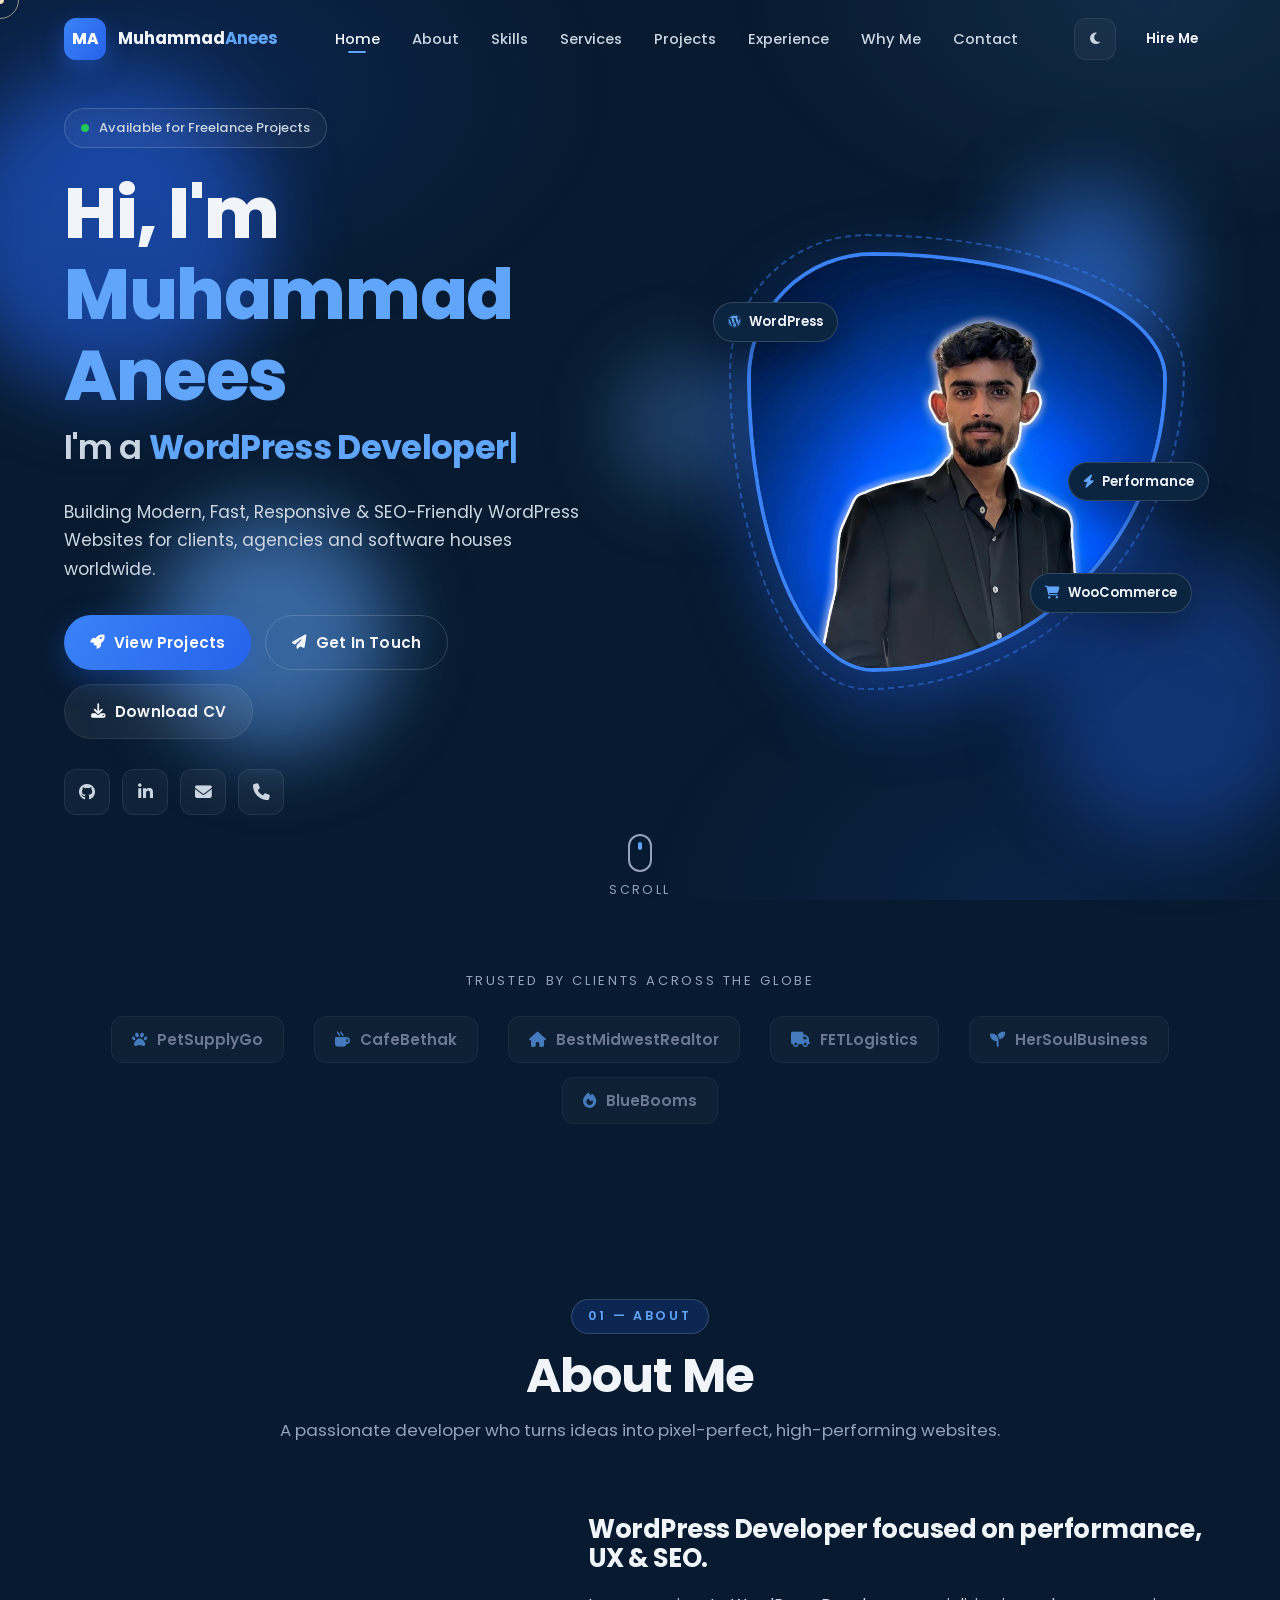
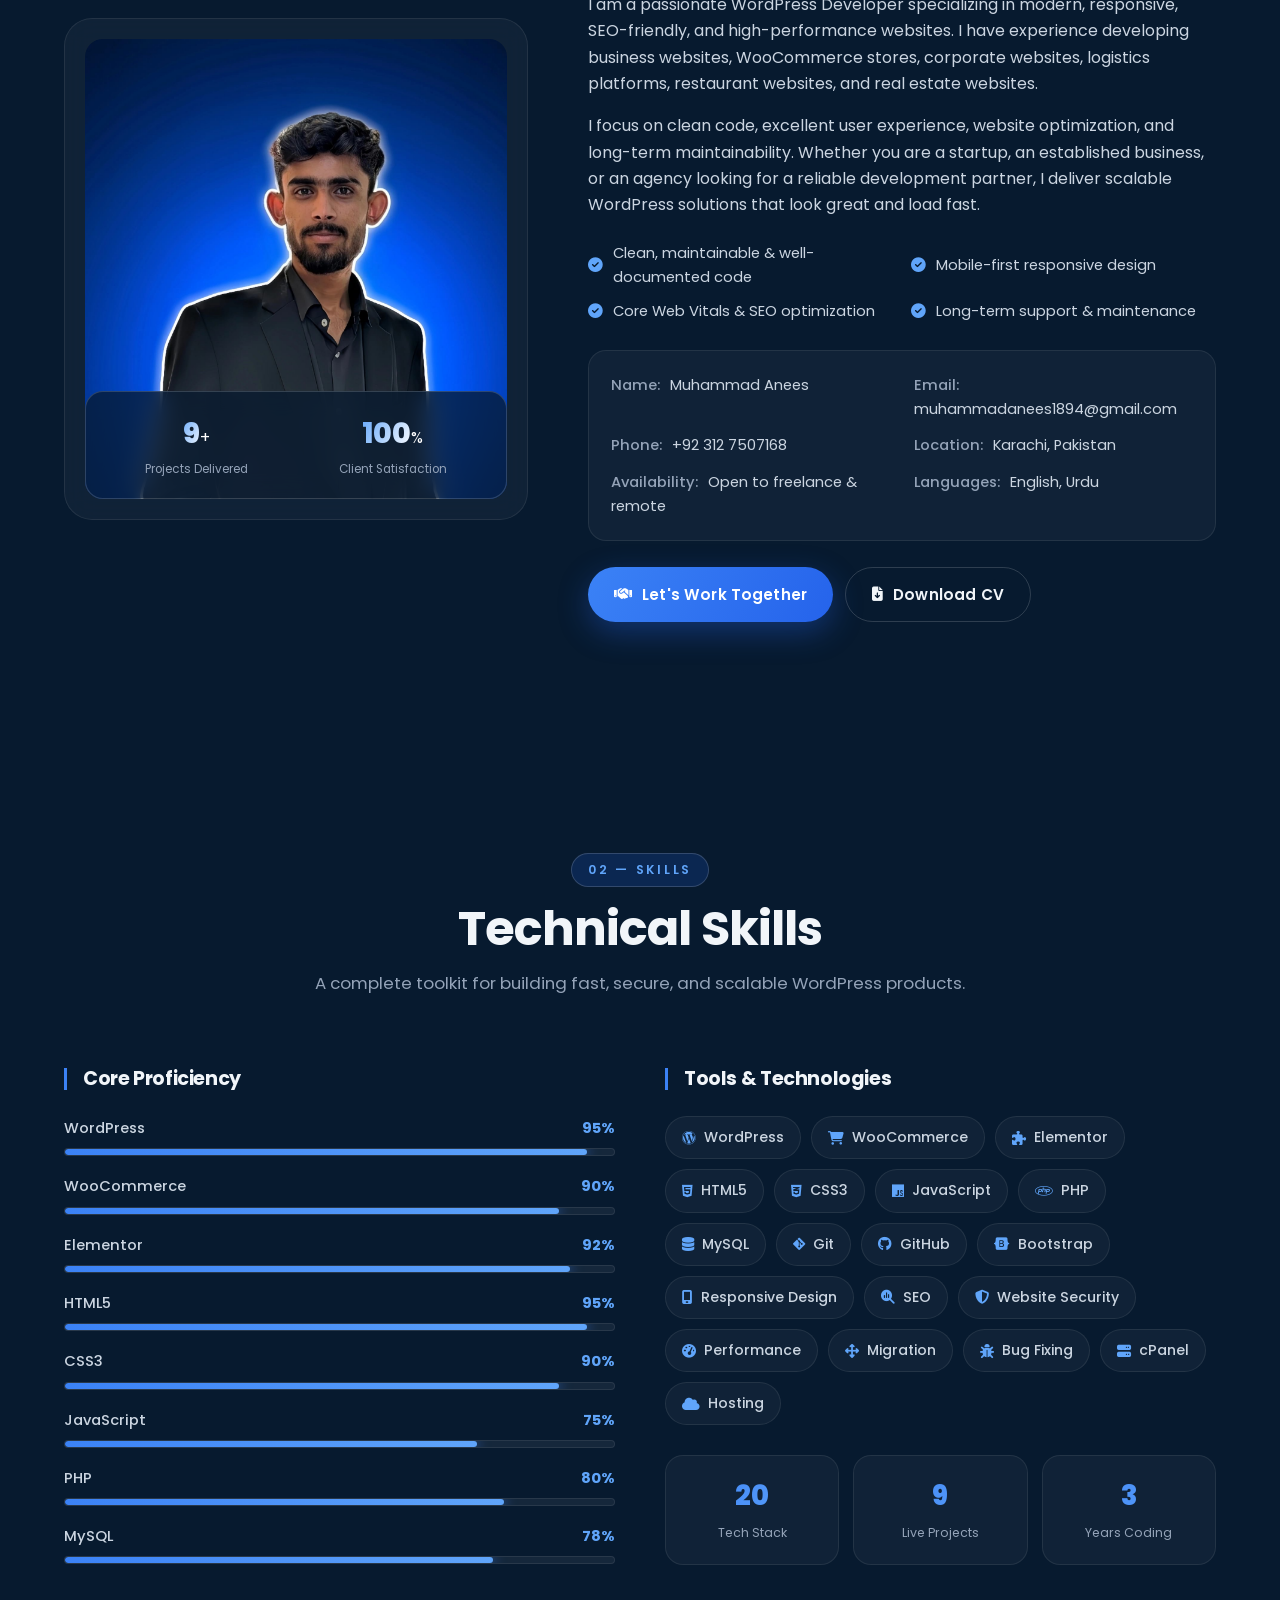
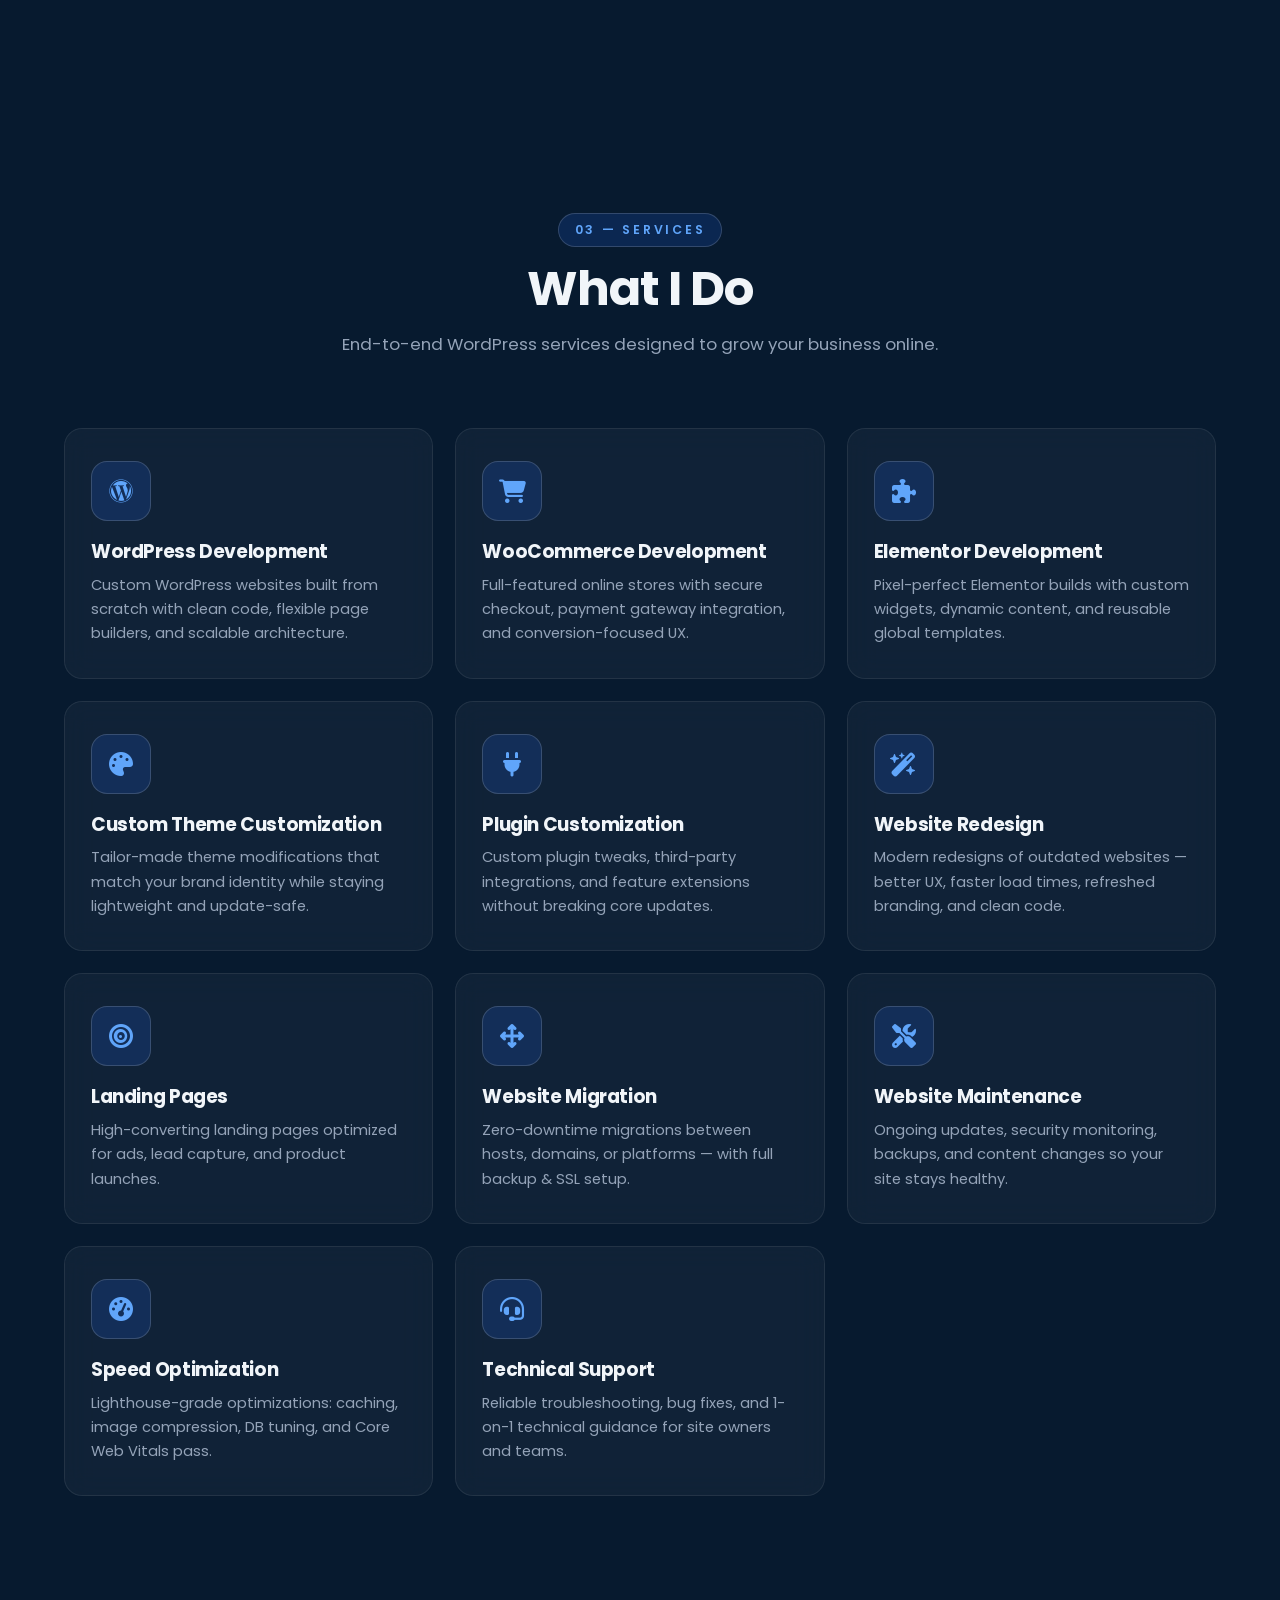
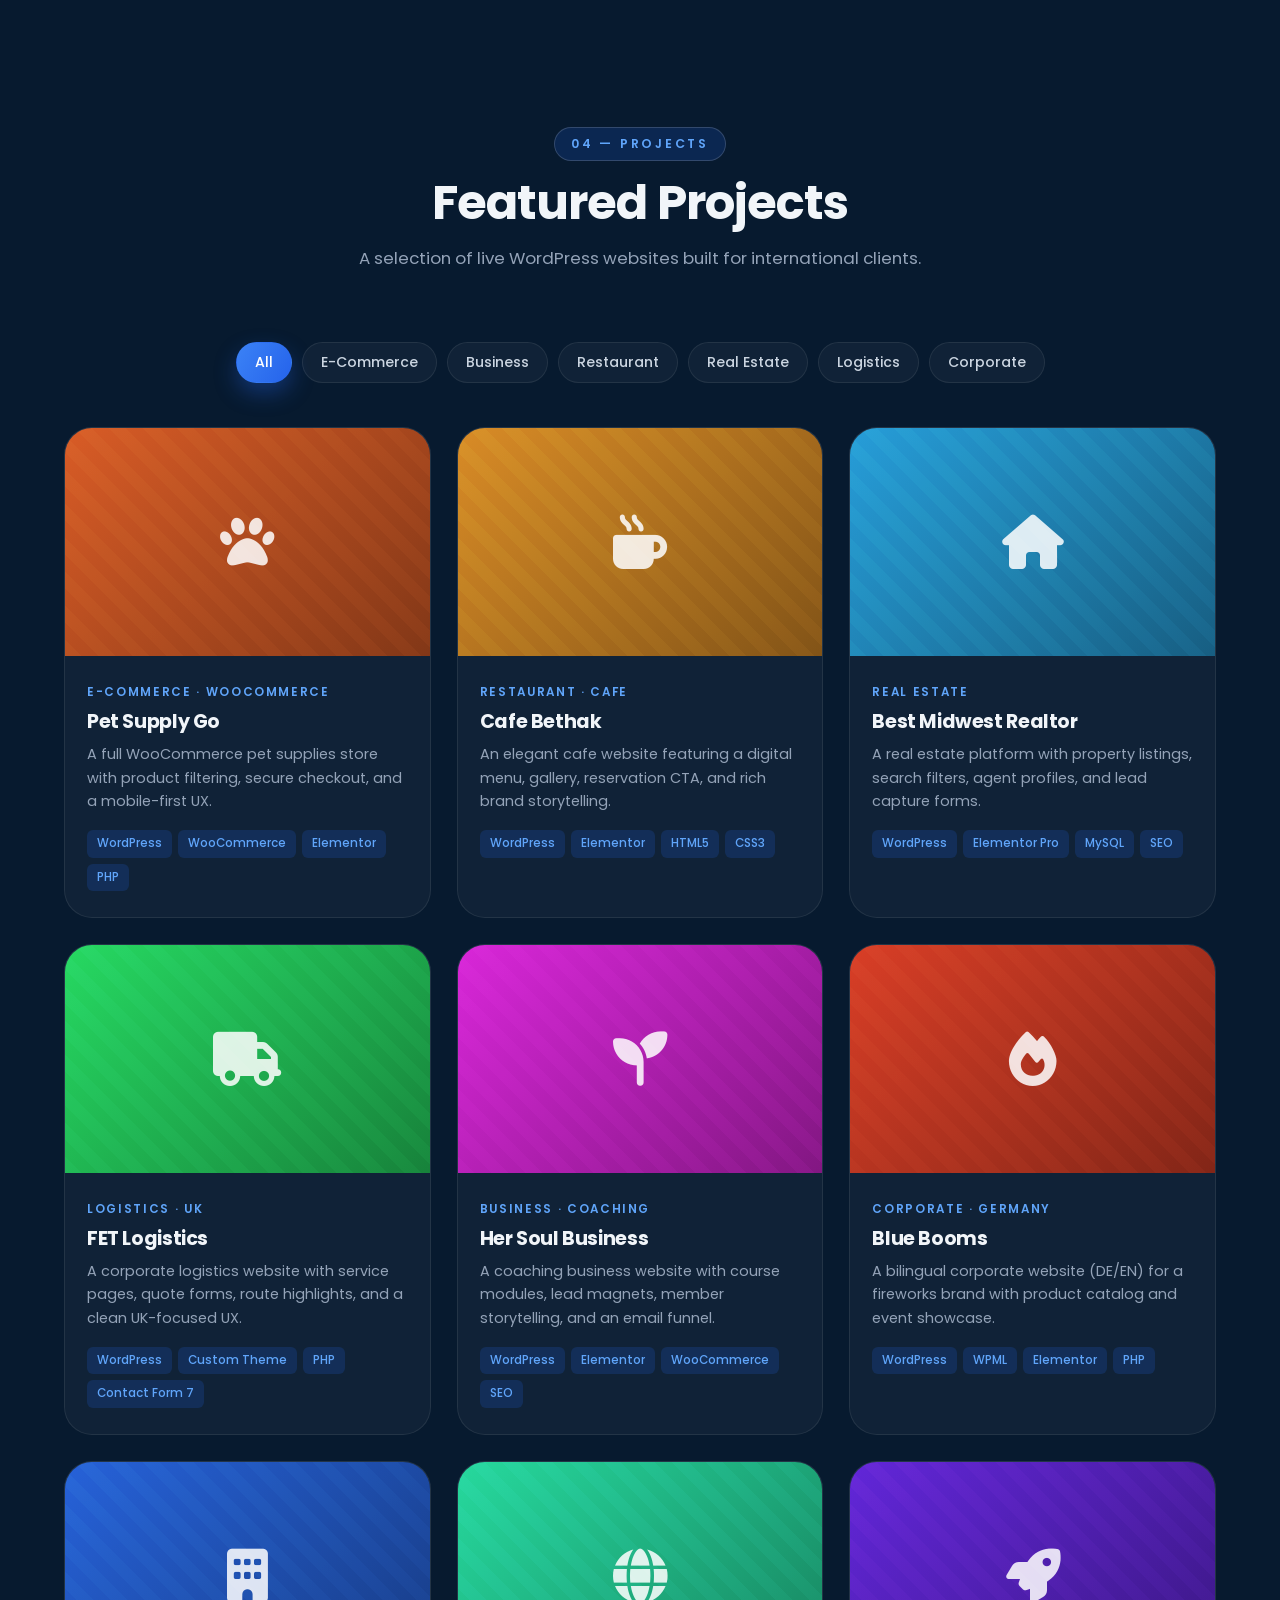
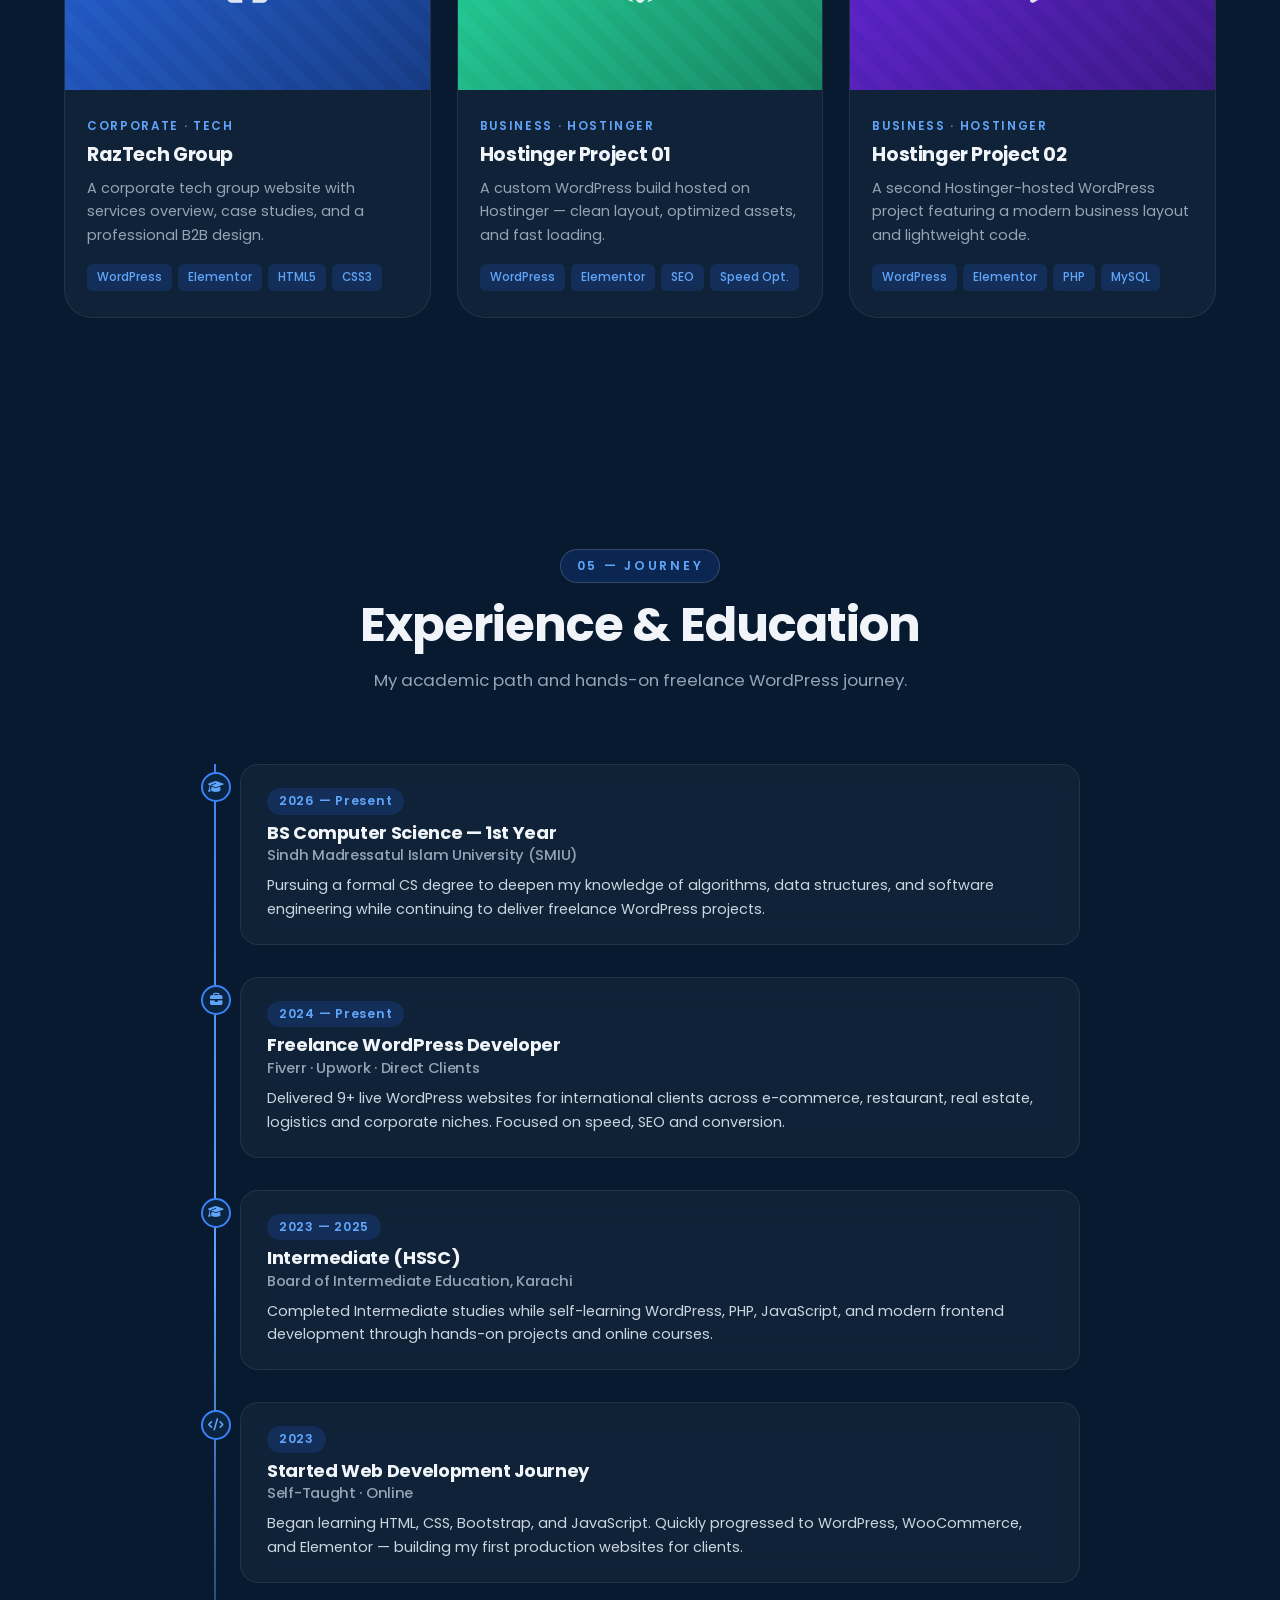
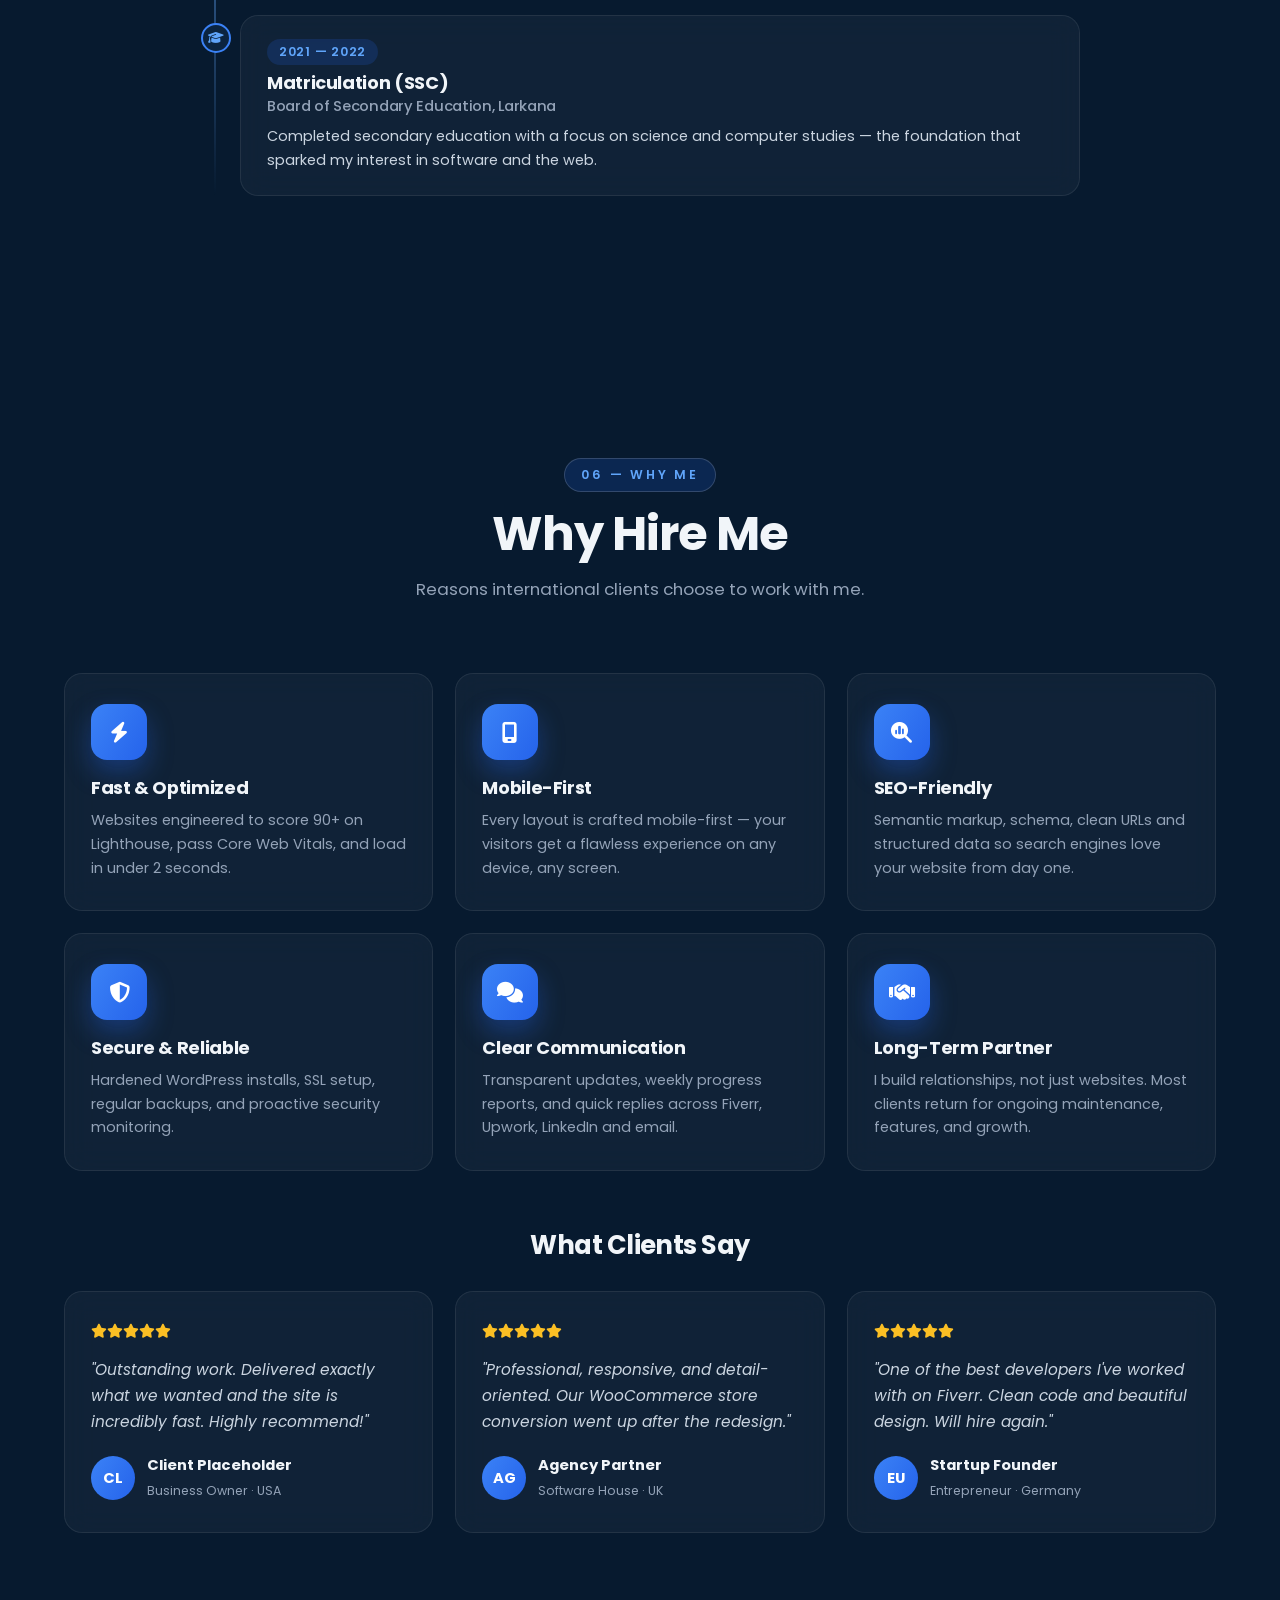
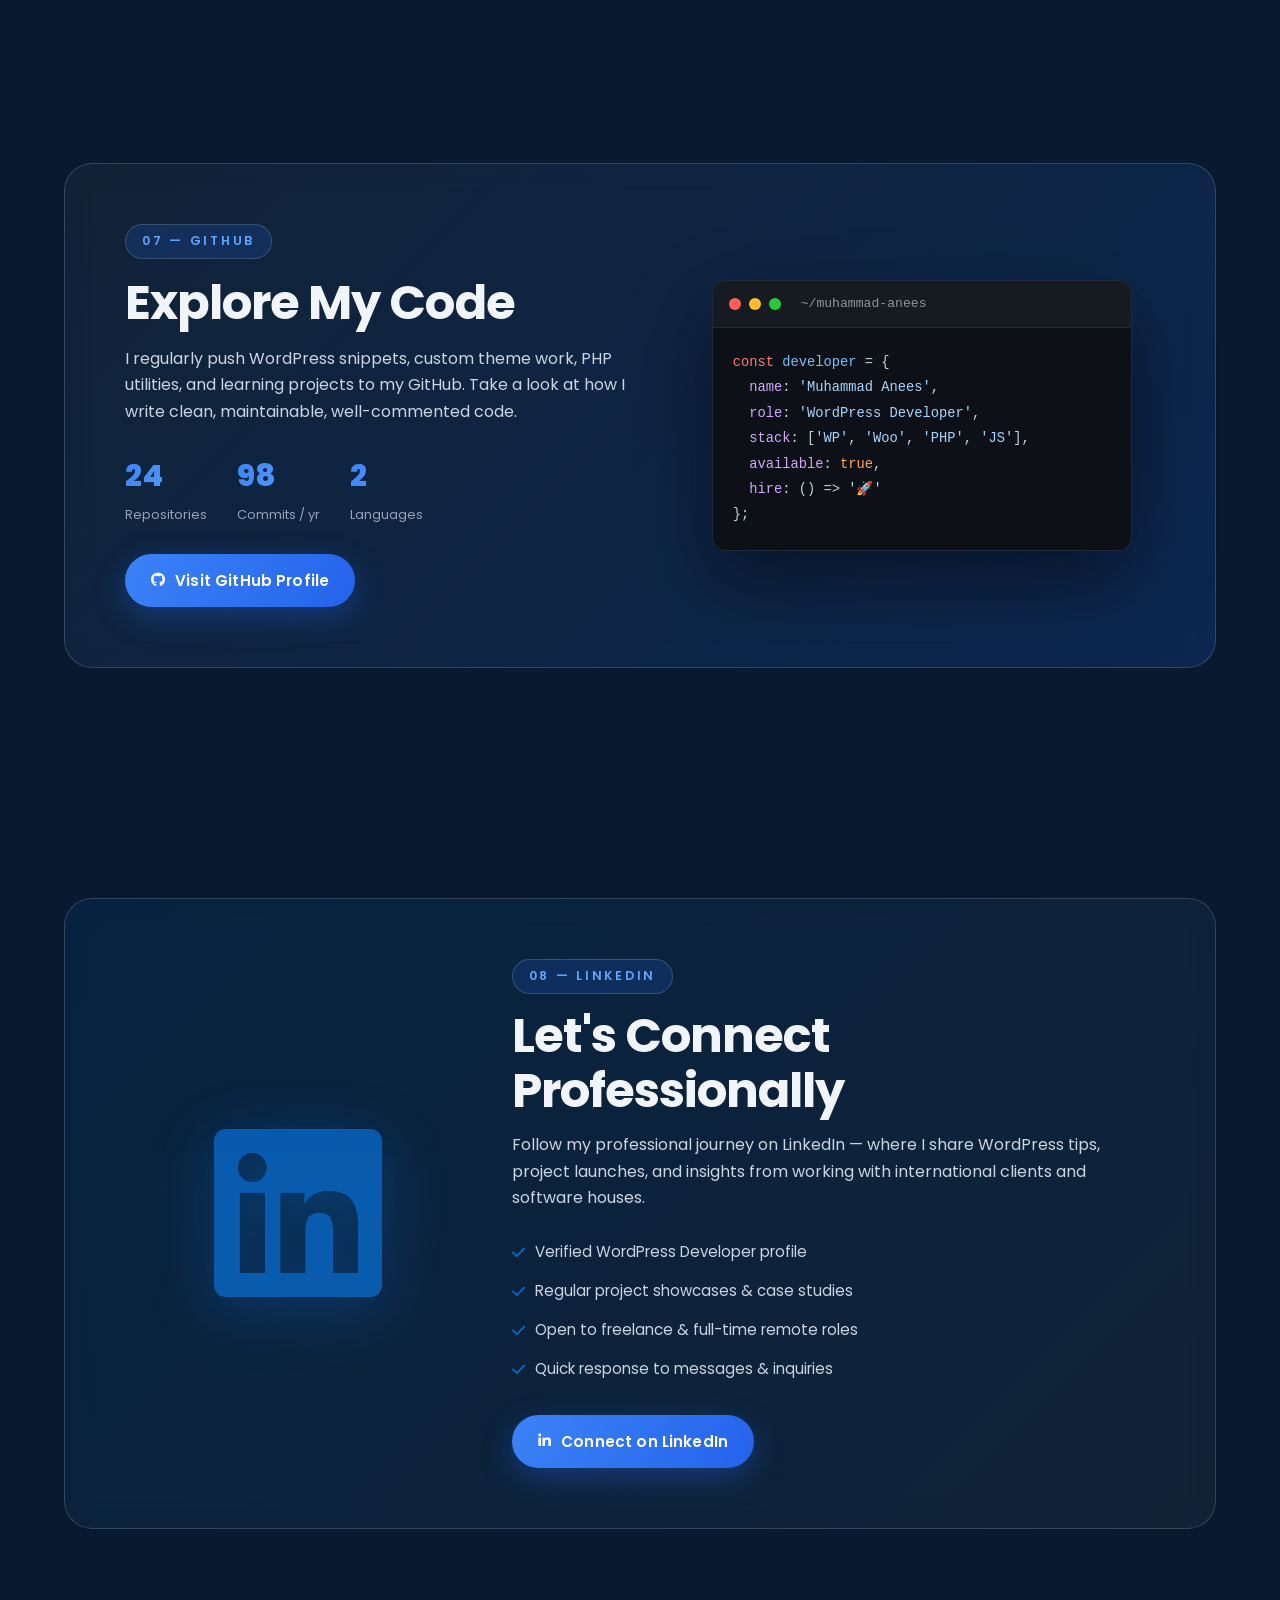
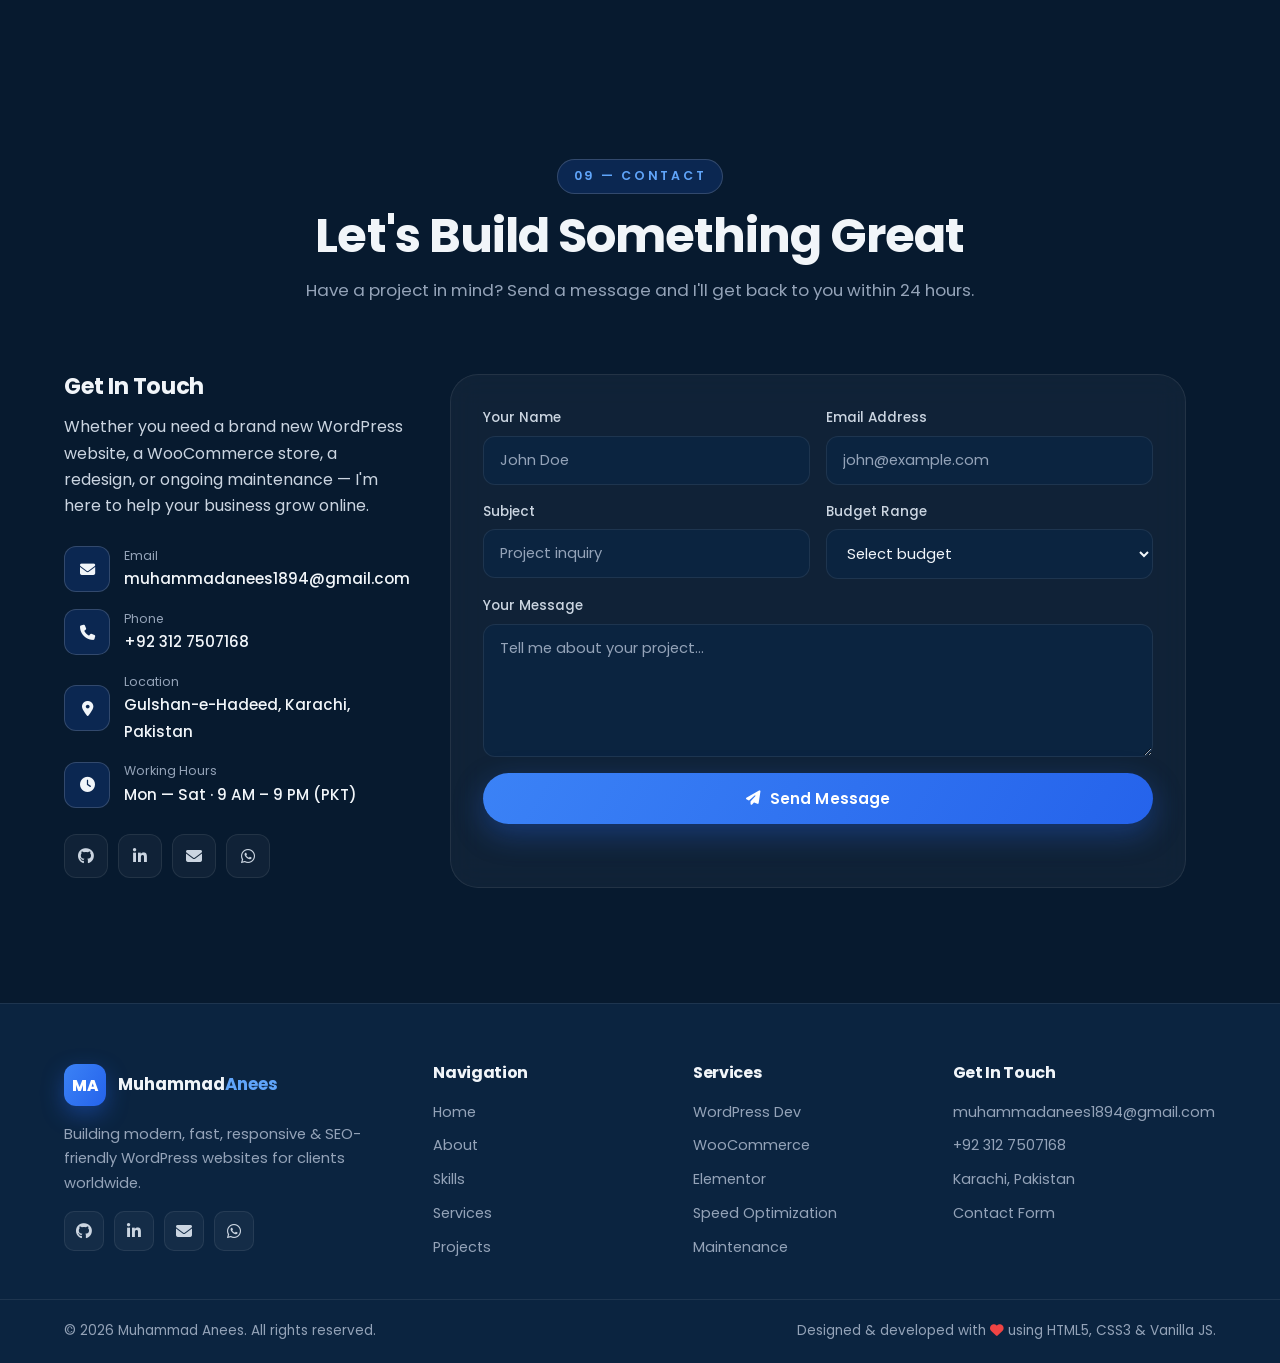
==== index.html @ d0088f8c "Initial commit: premium WordPress developer portfolio - 11 sections: Hero, About, Skills, Services, " ====
<!DOCTYPE html>
<html lang="en" data-theme="dark">
<head>
    <meta charset="UTF-8">
    <meta name="viewport" content="width=device-width, initial-scale=1.0">
    <meta http-equiv="X-UA-Compatible" content="IE=edge">

    <!-- ===== Primary Meta Tags ===== -->
    <title>Muhammad Anees | WordPress Developer & WooCommerce Specialist</title>
    <meta name="title" content="Muhammad Anees | WordPress Developer & WooCommerce Specialist">
    <meta name="description" content="Muhammad Anees — Passionate WordPress Developer building modern, fast, responsive and SEO-friendly WordPress websites, WooCommerce stores, and custom themes for international clients.">
    <meta name="keywords" content="WordPress Developer, WooCommerce Developer, Elementor, Custom Theme, PHP, MySQL, Web Developer Pakistan, Muhammad Anees, Fiverr WordPress, Upwork WordPress">
    <meta name="author" content="Muhammad Anees">
    <meta name="robots" content="index, follow">
    <meta name="theme-color" content="#071A2F">

    <!-- ===== Open Graph / Facebook ===== -->
    <meta property="og:type" content="website">
    <meta property="og:url" content="https://muhammadanees.dev/">
    <meta property="og:title" content="Muhammad Anees | WordPress Developer & WooCommerce Specialist">
    <meta property="og:description" content="Building Modern, Fast, Responsive & SEO-Friendly WordPress Websites for international clients, agencies and software houses.">
    <meta property="og:image" content="profile.jpeg">
    <meta property="og:site_name" content="Muhammad Anees Portfolio">

    <!-- ===== Twitter Card ===== -->
    <meta name="twitter:card" content="summary_large_image">
    <meta name="twitter:title" content="Muhammad Anees | WordPress Developer & WooCommerce Specialist">
    <meta name="twitter:description" content="Building Modern, Fast, Responsive & SEO-Friendly WordPress Websites for international clients.">
    <meta name="twitter:image" content="profile.jpeg">

    <!-- ===== Canonical ===== -->
    <link rel="canonical" href="https://muhammadanees.dev/">

    <!-- ===== Favicon ===== -->
    <link rel="icon" type="image/jpeg" href="profile.jpeg">

    <!-- ===== Preconnect & Fonts ===== -->
    <link rel="preconnect" href="https://fonts.googleapis.com">
    <link rel="preconnect" href="https://fonts.gstatic.com" crossorigin>
    <link href="https://fonts.googleapis.com/css2?family=Poppins:wght@300;400;500;600;700;800;900&display=swap" rel="stylesheet">

    <!-- ===== Font Awesome ===== -->
    <link rel="stylesheet" href="https://cdnjs.cloudflare.com/ajax/libs/font-awesome/6.5.1/css/all.min.css" referrerpolicy="no-referrer">

    <!-- ===== Stylesheet ===== -->
    <link rel="stylesheet" href="style.css">

    <!-- ===== Schema.org Person JSON-LD ===== -->
    <script type="application/ld+json">
    {
        "@context": "https://schema.org",
        "@type": "Person",
        "name": "Muhammad Anees",
        "jobTitle": "WordPress Developer",
        "description": "WordPress Developer specializing in modern, responsive, SEO-friendly, and high-performance websites.",
        "url": "https://muhammadanees.dev/",
        "image": "profile.jpeg",
        "sameAs": [
            "https://github.com/MuhammadAnees110",
            "https://www.linkedin.com/in/muhammadanees-dev/"
        ],
        "knowsAbout": [
            "WordPress Development",
            "WooCommerce Development",
            "Elementor Development",
            "Custom Theme Customization",
            "Plugin Customization",
            "Website Redesign",
            "Landing Pages",
            "Website Migration",
            "Website Speed Optimization",
            "PHP",
            "MySQL",
            "HTML5",
            "CSS3",
            "JavaScript",
            "SEO"
        ],
        "address": {
            "@type": "PostalAddress",
            "addressLocality": "Karachi",
            "addressCountry": "Pakistan"
        },
        "email": "mailto:muhammadanees1894@gmail.com"
    }
    </script>
</head>
<body>

    <!-- ===== Loading Animation ===== -->
    <div class="loader" id="loader" aria-hidden="true">
        <div class="loader__inner">
            <div class="loader__ring"></div>
            <div class="loader__ring"></div>
            <div class="loader__ring"></div>
            <span class="loader__text">MA</span>
        </div>
    </div>

    <!-- ===== Custom Cursor (desktop only) ===== -->
    <div class="cursor" id="cursor"></div>
    <div class="cursor-follower" id="cursorFollower"></div>

    <!-- ===== Progress Bar ===== -->
    <div class="scroll-progress" id="scrollProgress" aria-hidden="true"></div>

    <!-- ===== Navbar ===== -->
    <header class="navbar" id="navbar">
        <nav class="nav container" aria-label="Primary navigation">
            <a href="#hero" class="nav__logo" aria-label="Muhammad Anees - Home">
                <span class="nav__logo-mark">MA</span>
                <span class="nav__logo-text">Muhammad<span>Anees</span></span>
            </a>

            <ul class="nav__menu" id="navMenu">
                <li><a href="#hero" class="nav__link active">Home</a></li>
                <li><a href="#about" class="nav__link">About</a></li>
                <li><a href="#skills" class="nav__link">Skills</a></li>
                <li><a href="#services" class="nav__link">Services</a></li>
                <li><a href="#projects" class="nav__link">Projects</a></li>
                <li><a href="#experience" class="nav__link">Experience</a></li>
                <li><a href="#why-hire-me" class="nav__link">Why Me</a></li>
                <li><a href="#contact" class="nav__link">Contact</a></li>
            </ul>

            <div class="nav__actions">
                <button class="theme-toggle" id="themeToggle" aria-label="Toggle dark/light mode" title="Toggle theme">
                    <i class="fa-solid fa-moon"></i>
                    <i class="fa-solid fa-sun"></i>
                </button>
                <a href="#contact" class="btn btn--small nav__cta">Hire Me</a>
                <button class="nav__toggle" id="navToggle" aria-label="Open menu" aria-expanded="false">
                    <span></span><span></span><span></span>
                </button>
            </div>
        </nav>
    </header>

    <main>

        <!-- ===== 1. HERO ===== -->
        <section class="hero section" id="hero">
            <div class="hero__bg" aria-hidden="true">
                <span class="floating-shape shape-1"></span>
                <span class="floating-shape shape-2"></span>
                <span class="floating-shape shape-3"></span>
                <span class="floating-shape shape-4"></span>
                <span class="floating-shape shape-5"></span>
            </div>

            <div class="hero__grid container">
                <div class="hero__content reveal">
                    <span class="hero__badge">
                        <span class="pulse-dot"></span> Available for Freelance Projects
                    </span>
                    <h1 class="hero__title">
                        Hi, I'm <span class="text-gradient">Muhammad Anees</span>
                    </h1>
                    <h2 class="hero__role">
                        I'm a <span class="typing" id="typing"></span><span class="cursor-blink">|</span>
                    </h2>
                    <p class="hero__tagline">
                        Building Modern, Fast, Responsive &amp; SEO-Friendly WordPress Websites
                        for clients, agencies and software houses worldwide.
                    </p>

                    <div class="hero__cta">
                        <a href="#projects" class="btn btn--primary">
                            <i class="fa-solid fa-rocket"></i> View Projects
                        </a>
                        <a href="#contact" class="btn btn--ghost">
                            <i class="fa-solid fa-paper-plane"></i> Get In Touch
                        </a>
                        <a href="#" class="btn btn--soft" download>
                            <i class="fa-solid fa-download"></i> Download CV
                        </a>
                    </div>

                    <div class="hero__socials">
                        <a href="https://github.com/MuhammadAnees110" target="_blank" rel="noopener" aria-label="GitHub">
                            <i class="fa-brands fa-github"></i>
                        </a>
                        <a href="https://www.linkedin.com/in/muhammadanees-dev/" target="_blank" rel="noopener" aria-label="LinkedIn">
                            <i class="fa-brands fa-linkedin-in"></i>
                        </a>
                        <a href="mailto:muhammadanees1894@gmail.com" aria-label="Email">
                            <i class="fa-solid fa-envelope"></i>
                        </a>
                        <a href="tel:+923127507168" aria-label="Phone">
                            <i class="fa-solid fa-phone"></i>
                        </a>
                    </div>
                </div>

                <div class="hero__visual reveal">
                    <div class="hero__photo-wrap">
                        <div class="hero__photo-ring"></div>
                        <div class="hero__photo-glow"></div>
                        <img src="profile.jpeg" alt="Muhammad Anees — WordPress Developer" class="hero__photo" width="420" height="420" fetchpriority="high">
                        <span class="hero__chip hero__chip--1">
                            <i class="fa-brands fa-wordpress"></i> WordPress
                        </span>
                        <span class="hero__chip hero__chip--2">
                            <i class="fa-solid fa-cart-shopping"></i> WooCommerce
                        </span>
                        <span class="hero__chip hero__chip--3">
                            <i class="fa-solid fa-bolt"></i> Performance
                        </span>
                    </div>
                </div>
            </div>

            <a href="#about" class="hero__scroll" aria-label="Scroll to About">
                <span class="mouse"><span class="wheel"></span></span>
                <span class="hero__scroll-text">Scroll</span>
            </a>
        </section>

        <!-- ===== Client Logos Placeholder ===== -->
        <section class="clients section" aria-label="Clients">
            <div class="container">
                <p class="clients__label">Trusted by clients across the globe</p>
                <div class="clients__logos">
                    <div class="client-logo"><i class="fa-solid fa-paw"></i> PetSupplyGo</div>
                    <div class="client-logo"><i class="fa-solid fa-mug-hot"></i> CafeBethak</div>
                    <div class="client-logo"><i class="fa-solid fa-house"></i> BestMidwestRealtor</div>
                    <div class="client-logo"><i class="fa-solid fa-truck"></i> FETLogistics</div>
                    <div class="client-logo"><i class="fa-solid fa-seedling"></i> HerSoulBusiness</div>
                    <div class="client-logo"><i class="fa-solid fa-fire"></i> BlueBooms</div>
                </div>
            </div>
        </section>

        <!-- ===== 2. ABOUT ME ===== -->
        <section class="about section" id="about">
            <div class="container">
                <div class="section-head reveal">
                    <span class="section-head__eyebrow">01 — About</span>
                    <h2 class="section-head__title">About Me</h2>
                    <p class="section-head__subtitle">A passionate developer who turns ideas into pixel-perfect, high-performing websites.</p>
                </div>

                <div class="about__grid">
                    <div class="about__visual reveal">
                        <div class="about__card glass">
                            <img src="profile.jpeg" alt="Muhammad Anees portrait" class="about__photo" loading="lazy" width="380" height="460">
                            <div class="about__stats">
                                <div class="about__stat">
                                    <span class="counter" data-target="9">0</span><span>+</span>
                                    <small>Projects Delivered</small>
                                </div>
                                <div class="about__stat">
                                    <span class="counter" data-target="100">0</span><span>%</span>
                                    <small>Client Satisfaction</small>
                                </div>
                            </div>
                        </div>
                    </div>

                    <div class="about__content reveal">
                        <h3 class="about__title">WordPress Developer focused on performance, UX &amp; SEO.</h3>
                        <p>
                            I am a passionate WordPress Developer specializing in modern, responsive, SEO-friendly,
                            and high-performance websites. I have experience developing business websites, WooCommerce stores,
                            corporate websites, logistics platforms, restaurant websites, and real estate websites.
                        </p>
                        <p>
                            I focus on clean code, excellent user experience, website optimization, and long-term
                            maintainability. Whether you are a startup, an established business, or an agency looking
                            for a reliable development partner, I deliver scalable WordPress solutions that look great
                            and load fast.
                        </p>

                        <ul class="about__list">
                            <li><i class="fa-solid fa-circle-check"></i> Clean, maintainable &amp; well-documented code</li>
                            <li><i class="fa-solid fa-circle-check"></i> Mobile-first responsive design</li>
                            <li><i class="fa-solid fa-circle-check"></i> Core Web Vitals &amp; SEO optimization</li>
                            <li><i class="fa-solid fa-circle-check"></i> Long-term support &amp; maintenance</li>
                        </ul>

                        <div class="about__meta">
                            <div><span>Name:</span> Muhammad Anees</div>
                            <div><span>Email:</span> muhammadanees1894@gmail.com</div>
                            <div><span>Phone:</span> +92 312 7507168</div>
                            <div><span>Location:</span> Karachi, Pakistan</div>
                            <div><span>Availability:</span> Open to freelance &amp; remote</div>
                            <div><span>Languages:</span> English, Urdu</div>
                        </div>

                        <div class="about__cta">
                            <a href="#contact" class="btn btn--primary">
                                <i class="fa-solid fa-handshake"></i> Let's Work Together
                            </a>
                            <a href="#" class="btn btn--ghost" download>
                                <i class="fa-solid fa-file-arrow-down"></i> Download CV
                            </a>
                        </div>
                    </div>
                </div>
            </div>
        </section>

        <!-- ===== 3. SKILLS ===== -->
        <section class="skills section" id="skills">
            <div class="container">
                <div class="section-head reveal">
                    <span class="section-head__eyebrow">02 — Skills</span>
                    <h2 class="section-head__title">Technical Skills</h2>
                    <p class="section-head__subtitle">A complete toolkit for building fast, secure, and scalable WordPress products.</p>
                </div>

                <div class="skills__grid">
                    <div class="skills__progress reveal">
                        <h3 class="skills__subtitle">Core Proficiency</h3>

                        <div class="skill-bar">
                            <div class="skill-bar__head"><span>WordPress</span><span>95%</span></div>
                            <div class="skill-bar__track"><div class="skill-bar__fill" data-progress="95"></div></div>
                        </div>
                        <div class="skill-bar">
                            <div class="skill-bar__head"><span>WooCommerce</span><span>90%</span></div>
                            <div class="skill-bar__track"><div class="skill-bar__fill" data-progress="90"></div></div>
                        </div>
                        <div class="skill-bar">
                            <div class="skill-bar__head"><span>Elementor</span><span>92%</span></div>
                            <div class="skill-bar__track"><div class="skill-bar__fill" data-progress="92"></div></div>
                        </div>
                        <div class="skill-bar">
                            <div class="skill-bar__head"><span>HTML5</span><span>95%</span></div>
                            <div class="skill-bar__track"><div class="skill-bar__fill" data-progress="95"></div></div>
                        </div>
                        <div class="skill-bar">
                            <div class="skill-bar__head"><span>CSS3</span><span>90%</span></div>
                            <div class="skill-bar__track"><div class="skill-bar__fill" data-progress="90"></div></div>
                        </div>
                        <div class="skill-bar">
                            <div class="skill-bar__head"><span>JavaScript</span><span>75%</span></div>
                            <div class="skill-bar__track"><div class="skill-bar__fill" data-progress="75"></div></div>
                        </div>
                        <div class="skill-bar">
                            <div class="skill-bar__head"><span>PHP</span><span>80%</span></div>
                            <div class="skill-bar__track"><div class="skill-bar__fill" data-progress="80"></div></div>
                        </div>
                        <div class="skill-bar">
                            <div class="skill-bar__head"><span>MySQL</span><span>78%</span></div>
                            <div class="skill-bar__track"><div class="skill-bar__fill" data-progress="78"></div></div>
                        </div>
                    </div>

                    <div class="skills__chips reveal">
                        <h3 class="skills__subtitle">Tools &amp; Technologies</h3>
                        <div class="chip-cloud">
                            <span class="chip"><i class="fa-brands fa-wordpress"></i> WordPress</span>
                            <span class="chip"><i class="fa-solid fa-cart-shopping"></i> WooCommerce</span>
                            <span class="chip"><i class="fa-solid fa-puzzle-piece"></i> Elementor</span>
                            <span class="chip"><i class="fa-brands fa-html5"></i> HTML5</span>
                            <span class="chip"><i class="fa-brands fa-css3-alt"></i> CSS3</span>
                            <span class="chip"><i class="fa-brands fa-js"></i> JavaScript</span>
                            <span class="chip"><i class="fa-brands fa-php"></i> PHP</span>
                            <span class="chip"><i class="fa-solid fa-database"></i> MySQL</span>
                            <span class="chip"><i class="fa-brands fa-git-alt"></i> Git</span>
                            <span class="chip"><i class="fa-brands fa-github"></i> GitHub</span>
                            <span class="chip"><i class="fa-brands fa-bootstrap"></i> Bootstrap</span>
                            <span class="chip"><i class="fa-solid fa-mobile-screen"></i> Responsive Design</span>
                            <span class="chip"><i class="fa-solid fa-magnifying-glass-chart"></i> SEO</span>
                            <span class="chip"><i class="fa-solid fa-shield-halved"></i> Website Security</span>
                            <span class="chip"><i class="fa-solid fa-gauge-high"></i> Performance</span>
                            <span class="chip"><i class="fa-solid fa-arrows-up-down-left-right"></i> Migration</span>
                            <span class="chip"><i class="fa-solid fa-bug"></i> Bug Fixing</span>
                            <span class="chip"><i class="fa-solid fa-server"></i> cPanel</span>
                            <span class="chip"><i class="fa-solid fa-cloud"></i> Hosting</span>
                        </div>

                        <div class="skills__stats">
                            <div class="skill-stat">
                                <span class="counter" data-target="20">0</span><small>Tech Stack</small>
                            </div>
                            <div class="skill-stat">
                                <span class="counter" data-target="9">0</span><small>Live Projects</small>
                            </div>
                            <div class="skill-stat">
                                <span class="counter" data-target="3">0</span><small>Years Coding</small>
                            </div>
                        </div>
                    </div>
                </div>
            </div>
        </section>

        <!-- ===== 4. SERVICES ===== -->
        <section class="services section" id="services">
            <div class="container">
                <div class="section-head reveal">
                    <span class="section-head__eyebrow">03 — Services</span>
                    <h2 class="section-head__title">What I Do</h2>
                    <p class="section-head__subtitle">End-to-end WordPress services designed to grow your business online.</p>
                </div>

                <div class="services__grid">
                    <article class="service-card glass reveal">
                        <div class="service-card__icon"><i class="fa-brands fa-wordpress"></i></div>
                        <h3>WordPress Development</h3>
                        <p>Custom WordPress websites built from scratch with clean code, flexible page builders, and scalable architecture.</p>
                    </article>
                    <article class="service-card glass reveal">
                        <div class="service-card__icon"><i class="fa-solid fa-cart-shopping"></i></div>
                        <h3>WooCommerce Development</h3>
                        <p>Full-featured online stores with secure checkout, payment gateway integration, and conversion-focused UX.</p>
                    </article>
                    <article class="service-card glass reveal">
                        <div class="service-card__icon"><i class="fa-solid fa-puzzle-piece"></i></div>
                        <h3>Elementor Development</h3>
                        <p>Pixel-perfect Elementor builds with custom widgets, dynamic content, and reusable global templates.</p>
                    </article>
                    <article class="service-card glass reveal">
                        <div class="service-card__icon"><i class="fa-solid fa-palette"></i></div>
                        <h3>Custom Theme Customization</h3>
                        <p>Tailor-made theme modifications that match your brand identity while staying lightweight and update-safe.</p>
                    </article>
                    <article class="service-card glass reveal">
                        <div class="service-card__icon"><i class="fa-solid fa-plug"></i></div>
                        <h3>Plugin Customization</h3>
                        <p>Custom plugin tweaks, third-party integrations, and feature extensions without breaking core updates.</p>
                    </article>
                    <article class="service-card glass reveal">
                        <div class="service-card__icon"><i class="fa-solid fa-wand-magic-sparkles"></i></div>
                        <h3>Website Redesign</h3>
                        <p>Modern redesigns of outdated websites — better UX, faster load times, refreshed branding, and clean code.</p>
                    </article>
                    <article class="service-card glass reveal">
                        <div class="service-card__icon"><i class="fa-solid fa-bullseye"></i></div>
                        <h3>Landing Pages</h3>
                        <p>High-converting landing pages optimized for ads, lead capture, and product launches.</p>
                    </article>
                    <article class="service-card glass reveal">
                        <div class="service-card__icon"><i class="fa-solid fa-arrows-up-down-left-right"></i></div>
                        <h3>Website Migration</h3>
                        <p>Zero-downtime migrations between hosts, domains, or platforms — with full backup &amp; SSL setup.</p>
                    </article>
                    <article class="service-card glass reveal">
                        <div class="service-card__icon"><i class="fa-solid fa-screwdriver-wrench"></i></div>
                        <h3>Website Maintenance</h3>
                        <p>Ongoing updates, security monitoring, backups, and content changes so your site stays healthy.</p>
                    </article>
                    <article class="service-card glass reveal">
                        <div class="service-card__icon"><i class="fa-solid fa-gauge-high"></i></div>
                        <h3>Speed Optimization</h3>
                        <p>Lighthouse-grade optimizations: caching, image compression, DB tuning, and Core Web Vitals pass.</p>
                    </article>
                    <article class="service-card glass reveal">
                        <div class="service-card__icon"><i class="fa-solid fa-headset"></i></div>
                        <h3>Technical Support</h3>
                        <p>Reliable troubleshooting, bug fixes, and 1-on-1 technical guidance for site owners and teams.</p>
                    </article>
                </div>
            </div>
        </section>

        <!-- ===== 5. FEATURED PROJECTS ===== -->
        <section class="projects section" id="projects">
            <div class="container">
                <div class="section-head reveal">
                    <span class="section-head__eyebrow">04 — Projects</span>
                    <h2 class="section-head__title">Featured Projects</h2>
                    <p class="section-head__subtitle">A selection of live WordPress websites built for international clients.</p>
                </div>

                <div class="projects__filters reveal">
                    <button class="filter-btn active" data-filter="all">All</button>
                    <button class="filter-btn" data-filter="ecommerce">E-Commerce</button>
                    <button class="filter-btn" data-filter="business">Business</button>
                    <button class="filter-btn" data-filter="restaurant">Restaurant</button>
                    <button class="filter-btn" data-filter="realestate">Real Estate</button>
                    <button class="filter-btn" data-filter="logistics">Logistics</button>
                    <button class="filter-btn" data-filter="corporate">Corporate</button>
                </div>

                <div class="projects__grid" id="projectsGrid">

                    <article class="project-card reveal" data-category="ecommerce">
                        <div class="project-card__media">
                            <div class="project-card__placeholder" style="--hue:18">
                                <i class="fa-solid fa-paw"></i>
                            </div>
                            <div class="project-card__overlay">
                                <a href="https://petsupplygo.com/" target="_blank" rel="noopener" class="btn btn--primary btn--sm">
                                    <i class="fa-solid fa-arrow-up-right-from-square"></i> Live Website
                                </a>
                            </div>
                        </div>
                        <div class="project-card__body">
                            <span class="project-card__cat">E-Commerce · WooCommerce</span>
                            <h3>Pet Supply Go</h3>
                            <p>A full WooCommerce pet supplies store with product filtering, secure checkout, and a mobile-first UX.</p>
                            <div class="project-card__tech">
                                <span>WordPress</span><span>WooCommerce</span><span>Elementor</span><span>PHP</span>
                            </div>
                        </div>
                    </article>

                    <article class="project-card reveal" data-category="restaurant">
                        <div class="project-card__media">
                            <div class="project-card__placeholder" style="--hue:34">
                                <i class="fa-solid fa-mug-hot"></i>
                            </div>
                            <div class="project-card__overlay">
                                <a href="https://cafebethak.com/" target="_blank" rel="noopener" class="btn btn--primary btn--sm">
                                    <i class="fa-solid fa-arrow-up-right-from-square"></i> Live Website
                                </a>
                            </div>
                        </div>
                        <div class="project-card__body">
                            <span class="project-card__cat">Restaurant · Cafe</span>
                            <h3>Cafe Bethak</h3>
                            <p>An elegant cafe website featuring a digital menu, gallery, reservation CTA, and rich brand storytelling.</p>
                            <div class="project-card__tech">
                                <span>WordPress</span><span>Elementor</span><span>HTML5</span><span>CSS3</span>
                            </div>
                        </div>
                    </article>

                    <article class="project-card reveal" data-category="realestate">
                        <div class="project-card__media">
                            <div class="project-card__placeholder" style="--hue:200">
                                <i class="fa-solid fa-house"></i>
                            </div>
                            <div class="project-card__overlay">
                                <a href="https://bestmidwestrealtor.com/" target="_blank" rel="noopener" class="btn btn--primary btn--sm">
                                    <i class="fa-solid fa-arrow-up-right-from-square"></i> Live Website
                                </a>
                            </div>
                        </div>
                        <div class="project-card__body">
                            <span class="project-card__cat">Real Estate</span>
                            <h3>Best Midwest Realtor</h3>
                            <p>A real estate platform with property listings, search filters, agent profiles, and lead capture forms.</p>
                            <div class="project-card__tech">
                                <span>WordPress</span><span>Elementor Pro</span><span>MySQL</span><span>SEO</span>
                            </div>
                        </div>
                    </article>

                    <article class="project-card reveal" data-category="logistics">
                        <div class="project-card__media">
                            <div class="project-card__placeholder" style="--hue:140">
                                <i class="fa-solid fa-truck"></i>
                            </div>
                            <div class="project-card__overlay">
                                <a href="https://www.fetlogistics.co.uk/" target="_blank" rel="noopener" class="btn btn--primary btn--sm">
                                    <i class="fa-solid fa-arrow-up-right-from-square"></i> Live Website
                                </a>
                            </div>
                        </div>
                        <div class="project-card__body">
                            <span class="project-card__cat">Logistics · UK</span>
                            <h3>FET Logistics</h3>
                            <p>A corporate logistics website with service pages, quote forms, route highlights, and a clean UK-focused UX.</p>
                            <div class="project-card__tech">
                                <span>WordPress</span><span>Custom Theme</span><span>PHP</span><span>Contact Form 7</span>
                            </div>
                        </div>
                    </article>

                    <article class="project-card reveal" data-category="business">
                        <div class="project-card__media">
                            <div class="project-card__placeholder" style="--hue:300">
                                <i class="fa-solid fa-seedling"></i>
                            </div>
                            <div class="project-card__overlay">
                                <a href="https://www.hersoulbusiness.com/" target="_blank" rel="noopener" class="btn btn--primary btn--sm">
                                    <i class="fa-solid fa-arrow-up-right-from-square"></i> Live Website
                                </a>
                            </div>
                        </div>
                        <div class="project-card__body">
                            <span class="project-card__cat">Business · Coaching</span>
                            <h3>Her Soul Business</h3>
                            <p>A coaching business website with course modules, lead magnets, member storytelling, and an email funnel.</p>
                            <div class="project-card__tech">
                                <span>WordPress</span><span>Elementor</span><span>WooCommerce</span><span>SEO</span>
                            </div>
                        </div>
                    </article>

                    <article class="project-card reveal" data-category="corporate">
                        <div class="project-card__media">
                            <div class="project-card__placeholder" style="--hue:8">
                                <i class="fa-solid fa-fire"></i>
                            </div>
                            <div class="project-card__overlay">
                                <a href="https://www.bluebooms.de/en" target="_blank" rel="noopener" class="btn btn--primary btn--sm">
                                    <i class="fa-solid fa-arrow-up-right-from-square"></i> Live Website
                                </a>
                            </div>
                        </div>
                        <div class="project-card__body">
                            <span class="project-card__cat">Corporate · Germany</span>
                            <h3>Blue Booms</h3>
                            <p>A bilingual corporate website (DE/EN) for a fireworks brand with product catalog and event showcase.</p>
                            <div class="project-card__tech">
                                <span>WordPress</span><span>WPML</span><span>Elementor</span><span>PHP</span>
                            </div>
                        </div>
                    </article>

                    <article class="project-card reveal" data-category="corporate">
                        <div class="project-card__media">
                            <div class="project-card__placeholder" style="--hue:220">
                                <i class="fa-solid fa-building"></i>
                            </div>
                            <div class="project-card__overlay">
                                <a href="https://raztechgroup.com/" target="_blank" rel="noopener" class="btn btn--primary btn--sm">
                                    <i class="fa-solid fa-arrow-up-right-from-square"></i> Live Website
                                </a>
                            </div>
                        </div>
                        <div class="project-card__body">
                            <span class="project-card__cat">Corporate · Tech</span>
                            <h3>RazTech Group</h3>
                            <p>A corporate tech group website with services overview, case studies, and a professional B2B design.</p>
                            <div class="project-card__tech">
                                <span>WordPress</span><span>Elementor</span><span>HTML5</span><span>CSS3</span>
                            </div>
                        </div>
                    </article>

                    <article class="project-card reveal" data-category="business">
                        <div class="project-card__media">
                            <div class="project-card__placeholder" style="--hue:160">
                                <i class="fa-solid fa-globe"></i>
                            </div>
                            <div class="project-card__overlay">
                                <a href="https://moccasin-fish-183093.hostingersite.com/" target="_blank" rel="noopener" class="btn btn--primary btn--sm">
                                    <i class="fa-solid fa-arrow-up-right-from-square"></i> Live Website
                                </a>
                            </div>
                        </div>
                        <div class="project-card__body">
                            <span class="project-card__cat">Business · Hostinger</span>
                            <h3>Hostinger Project 01</h3>
                            <p>A custom WordPress build hosted on Hostinger — clean layout, optimized assets, and fast loading.</p>
                            <div class="project-card__tech">
                                <span>WordPress</span><span>Elementor</span><span>SEO</span><span>Speed Opt.</span>
                            </div>
                        </div>
                    </article>

                    <article class="project-card reveal" data-category="business">
                        <div class="project-card__media">
                            <div class="project-card__placeholder" style="--hue:260">
                                <i class="fa-solid fa-rocket"></i>
                            </div>
                            <div class="project-card__overlay">
                                <a href="https://white-mink-442627.hostingersite.com/" target="_blank" rel="noopener" class="btn btn--primary btn--sm">
                                    <i class="fa-solid fa-arrow-up-right-from-square"></i> Live Website
                                </a>
                            </div>
                        </div>
                        <div class="project-card__body">
                            <span class="project-card__cat">Business · Hostinger</span>
                            <h3>Hostinger Project 02</h3>
                            <p>A second Hostinger-hosted WordPress project featuring a modern business layout and lightweight code.</p>
                            <div class="project-card__tech">
                                <span>WordPress</span><span>Elementor</span><span>PHP</span><span>MySQL</span>
                            </div>
                        </div>
                    </article>

                </div>
            </div>
        </section>

        <!-- ===== 6. EXPERIENCE TIMELINE ===== -->
        <section class="experience section" id="experience">
            <div class="container">
                <div class="section-head reveal">
                    <span class="section-head__eyebrow">05 — Journey</span>
                    <h2 class="section-head__title">Experience &amp; Education</h2>
                    <p class="section-head__subtitle">My academic path and hands-on freelance WordPress journey.</p>
                </div>

                <div class="timeline">
                    <div class="timeline__item reveal">
                        <div class="timeline__dot"><i class="fa-solid fa-graduation-cap"></i></div>
                        <div class="timeline__card glass">
                            <span class="timeline__date">2026 — Present</span>
                            <h3>BS Computer Science — 1st Year</h3>
                            <h4>Sindh Madressatul Islam University (SMIU)</h4>
                            <p>Pursuing a formal CS degree to deepen my knowledge of algorithms, data structures, and software engineering while continuing to deliver freelance WordPress projects.</p>
                        </div>
                    </div>

                    <div class="timeline__item reveal">
                        <div class="timeline__dot"><i class="fa-solid fa-briefcase"></i></div>
                        <div class="timeline__card glass">
                            <span class="timeline__date">2024 — Present</span>
                            <h3>Freelance WordPress Developer</h3>
                            <h4>Fiverr · Upwork · Direct Clients</h4>
                            <p>Delivered 9+ live WordPress websites for international clients across e-commerce, restaurant, real estate, logistics and corporate niches. Focused on speed, SEO and conversion.</p>
                        </div>
                    </div>

                    <div class="timeline__item reveal">
                        <div class="timeline__dot"><i class="fa-solid fa-graduation-cap"></i></div>
                        <div class="timeline__card glass">
                            <span class="timeline__date">2023 — 2025</span>
                            <h3>Intermediate (HSSC)</h3>
                            <h4>Board of Intermediate Education, Karachi</h4>
                            <p>Completed Intermediate studies while self-learning WordPress, PHP, JavaScript, and modern frontend development through hands-on projects and online courses.</p>
                        </div>
                    </div>

                    <div class="timeline__item reveal">
                        <div class="timeline__dot"><i class="fa-solid fa-code"></i></div>
                        <div class="timeline__card glass">
                            <span class="timeline__date">2023</span>
                            <h3>Started Web Development Journey</h3>
                            <h4>Self-Taught · Online</h4>
                            <p>Began learning HTML, CSS, Bootstrap, and JavaScript. Quickly progressed to WordPress, WooCommerce, and Elementor — building my first production websites for clients.</p>
                        </div>
                    </div>

                    <div class="timeline__item reveal">
                        <div class="timeline__dot"><i class="fa-solid fa-graduation-cap"></i></div>
                        <div class="timeline__card glass">
                            <span class="timeline__date">2021 — 2022</span>
                            <h3>Matriculation (SSC)</h3>
                            <h4>Board of Secondary Education, Larkana</h4>
                            <p>Completed secondary education with a focus on science and computer studies — the foundation that sparked my interest in software and the web.</p>
                        </div>
                    </div>
                </div>
            </div>
        </section>

        <!-- ===== 7. WHY HIRE ME ===== -->
        <section class="why section" id="why-hire-me">
            <div class="container">
                <div class="section-head reveal">
                    <span class="section-head__eyebrow">06 — Why Me</span>
                    <h2 class="section-head__title">Why Hire Me</h2>
                    <p class="section-head__subtitle">Reasons international clients choose to work with me.</p>
                </div>

                <div class="why__grid">
                    <div class="why-card glass reveal">
                        <div class="why-card__icon"><i class="fa-solid fa-bolt"></i></div>
                        <h3>Fast &amp; Optimized</h3>
                        <p>Websites engineered to score 90+ on Lighthouse, pass Core Web Vitals, and load in under 2 seconds.</p>
                    </div>
                    <div class="why-card glass reveal">
                        <div class="why-card__icon"><i class="fa-solid fa-mobile-screen"></i></div>
                        <h3>Mobile-First</h3>
                        <p>Every layout is crafted mobile-first — your visitors get a flawless experience on any device, any screen.</p>
                    </div>
                    <div class="why-card glass reveal">
                        <div class="why-card__icon"><i class="fa-solid fa-magnifying-glass-chart"></i></div>
                        <h3>SEO-Friendly</h3>
                        <p>Semantic markup, schema, clean URLs and structured data so search engines love your website from day one.</p>
                    </div>
                    <div class="why-card glass reveal">
                        <div class="why-card__icon"><i class="fa-solid fa-shield-halved"></i></div>
                        <h3>Secure &amp; Reliable</h3>
                        <p>Hardened WordPress installs, SSL setup, regular backups, and proactive security monitoring.</p>
                    </div>
                    <div class="why-card glass reveal">
                        <div class="why-card__icon"><i class="fa-solid fa-comments"></i></div>
                        <h3>Clear Communication</h3>
                        <p>Transparent updates, weekly progress reports, and quick replies across Fiverr, Upwork, LinkedIn and email.</p>
                    </div>
                    <div class="why-card glass reveal">
                        <div class="why-card__icon"><i class="fa-solid fa-handshake"></i></div>
                        <h3>Long-Term Partner</h3>
                        <p>I build relationships, not just websites. Most clients return for ongoing maintenance, features, and growth.</p>
                    </div>
                </div>

                <!-- Testimonials Placeholder -->
                <div class="testimonials reveal">
                    <h3 class="testimonials__title">What Clients Say</h3>
                    <div class="testimonials__grid">
                        <figure class="testimonial glass">
                            <div class="testimonial__stars"><i class="fa-solid fa-star"></i><i class="fa-solid fa-star"></i><i class="fa-solid fa-star"></i><i class="fa-solid fa-star"></i><i class="fa-solid fa-star"></i></div>
                            <blockquote>"Outstanding work. Delivered exactly what we wanted and the site is incredibly fast. Highly recommend!"</blockquote>
                            <figcaption>
                                <div class="testimonial__avatar">CL</div>
                                <div><strong>Client Placeholder</strong><small>Business Owner · USA</small></div>
                            </figcaption>
                        </figure>
                        <figure class="testimonial glass">
                            <div class="testimonial__stars"><i class="fa-solid fa-star"></i><i class="fa-solid fa-star"></i><i class="fa-solid fa-star"></i><i class="fa-solid fa-star"></i><i class="fa-solid fa-star"></i></div>
                            <blockquote>"Professional, responsive, and detail-oriented. Our WooCommerce store conversion went up after the redesign."</blockquote>
                            <figcaption>
                                <div class="testimonial__avatar">AG</div>
                                <div><strong>Agency Partner</strong><small>Software House · UK</small></div>
                            </figcaption>
                        </figure>
                        <figure class="testimonial glass">
                            <div class="testimonial__stars"><i class="fa-solid fa-star"></i><i class="fa-solid fa-star"></i><i class="fa-solid fa-star"></i><i class="fa-solid fa-star"></i><i class="fa-solid fa-star"></i></div>
                            <blockquote>"One of the best developers I've worked with on Fiverr. Clean code and beautiful design. Will hire again."</blockquote>
                            <figcaption>
                                <div class="testimonial__avatar">EU</div>
                                <div><strong>Startup Founder</strong><small>Entrepreneur · Germany</small></div>
                            </figcaption>
                        </figure>
                    </div>
                </div>
            </div>
        </section>

        <!-- ===== 8. GITHUB SECTION ===== -->
        <section class="github section" id="github">
            <div class="container">
                <div class="github__wrap glass reveal">
                    <div class="github__content">
                        <span class="section-head__eyebrow">07 — GitHub</span>
                        <h2 class="github__title">Explore My Code</h2>
                        <p>
                            I regularly push WordPress snippets, custom theme work, PHP utilities, and learning projects
                            to my GitHub. Take a look at how I write clean, maintainable, well-commented code.
                        </p>

                        <div class="github__stats">
                            <div class="github__stat">
                                <span class="counter" data-target="25">0</span><small>Repositories</small>
                            </div>
                            <div class="github__stat">
                                <span class="counter" data-target="100">0</span><small>Commits / yr</small>
                            </div>
                            <div class="github__stat">
                                <span class="counter" data-target="3">0</span><small>Languages</small>
                            </div>
                        </div>

                        <a href="https://github.com/MuhammadAnees110" target="_blank" rel="noopener" class="btn btn--primary">
                            <i class="fa-brands fa-github"></i> Visit GitHub Profile
                        </a>
                    </div>
                    <div class="github__visual" aria-hidden="true">
                        <div class="github__card">
                            <div class="github__card-head">
                                <span class="dot red"></span><span class="dot yellow"></span><span class="dot green"></span>
                                <span class="github__card-path">~/muhammad-anees</span>
                            </div>
                            <pre class="github__code"><code><span class="c-key">const</span> <span class="c-var">developer</span> = {
  <span class="c-prop">name</span>: <span class="c-str">'Muhammad Anees'</span>,
  <span class="c-prop">role</span>: <span class="c-str">'WordPress Developer'</span>,
  <span class="c-prop">stack</span>: [<span class="c-str">'WP'</span>, <span class="c-str">'Woo'</span>, <span class="c-str">'PHP'</span>, <span class="c-str">'JS'</span>],
  <span class="c-prop">available</span>: <span class="c-bool">true</span>,
  <span class="c-prop">hire</span>: () => <span class="c-str">'🚀'</span>
};</code></pre>
                        </div>
                    </div>
                </div>
            </div>
        </section>

        <!-- ===== 9. LINKEDIN SECTION ===== -->
        <section class="linkedin section" id="linkedin">
            <div class="container">
                <div class="linkedin__wrap glass reveal">
                    <div class="linkedin__visual">
                        <i class="fa-brands fa-linkedin linkedin__bg-icon"></i>
                    </div>
                    <div class="linkedin__content">
                        <span class="section-head__eyebrow">08 — LinkedIn</span>
                        <h2 class="linkedin__title">Let's Connect Professionally</h2>
                        <p>
                            Follow my professional journey on LinkedIn — where I share WordPress tips, project launches,
                            and insights from working with international clients and software houses.
                        </p>
                        <ul class="linkedin__list">
                            <li><i class="fa-solid fa-check"></i> Verified WordPress Developer profile</li>
                            <li><i class="fa-solid fa-check"></i> Regular project showcases &amp; case studies</li>
                            <li><i class="fa-solid fa-check"></i> Open to freelance &amp; full-time remote roles</li>
                            <li><i class="fa-solid fa-check"></i> Quick response to messages &amp; inquiries</li>
                        </ul>
                        <a href="https://www.linkedin.com/in/muhammadanees-dev/" target="_blank" rel="noopener" class="btn btn--primary">
                            <i class="fa-brands fa-linkedin-in"></i> Connect on LinkedIn
                        </a>
                    </div>
                </div>
            </div>
        </section>

        <!-- ===== 10. CONTACT ===== -->
        <section class="contact section" id="contact">
            <div class="container">
                <div class="section-head reveal">
                    <span class="section-head__eyebrow">09 — Contact</span>
                    <h2 class="section-head__title">Let's Build Something Great</h2>
                    <p class="section-head__subtitle">Have a project in mind? Send a message and I'll get back to you within 24 hours.</p>
                </div>

                <div class="contact__grid">
                    <div class="contact__info reveal">
                        <h3>Get In Touch</h3>
                        <p>Whether you need a brand new WordPress website, a WooCommerce store, a redesign, or ongoing
                           maintenance — I'm here to help your business grow online.</p>

                        <ul class="contact__list">
                            <li>
                                <span class="contact__ic"><i class="fa-solid fa-envelope"></i></span>
                                <div><small>Email</small><a href="mailto:muhammadanees1894@gmail.com">muhammadanees1894@gmail.com</a></div>
                            </li>
                            <li>
                                <span class="contact__ic"><i class="fa-solid fa-phone"></i></span>
                                <div><small>Phone</small><a href="tel:+923127507168">+92 312 7507168</a></div>
                            </li>
                            <li>
                                <span class="contact__ic"><i class="fa-solid fa-location-dot"></i></span>
                                <div><small>Location</small><span>Gulshan-e-Hadeed, Karachi, Pakistan</span></div>
                            </li>
                            <li>
                                <span class="contact__ic"><i class="fa-solid fa-clock"></i></span>
                                <div><small>Working Hours</small><span>Mon — Sat · 9 AM – 9 PM (PKT)</span></div>
                            </li>
                        </ul>

                        <div class="contact__socials">
                            <a href="https://github.com/MuhammadAnees110" target="_blank" rel="noopener" aria-label="GitHub"><i class="fa-brands fa-github"></i></a>
                            <a href="https://www.linkedin.com/in/muhammadanees-dev/" target="_blank" rel="noopener" aria-label="LinkedIn"><i class="fa-brands fa-linkedin-in"></i></a>
                            <a href="mailto:muhammadanees1894@gmail.com" aria-label="Email"><i class="fa-solid fa-envelope"></i></a>
                            <a href="https://wa.me/923127507168" target="_blank" rel="noopener" aria-label="WhatsApp"><i class="fa-brands fa-whatsapp"></i></a>
                        </div>
                    </div>

                    <form class="contact__form glass reveal" id="contactForm" novalidate>
                        <div class="form-row">
                            <div class="form-group">
                                <label for="name">Your Name</label>
                                <input type="text" id="name" name="name" placeholder="John Doe" required>
                            </div>
                            <div class="form-group">
                                <label for="email">Email Address</label>
                                <input type="email" id="email" name="email" placeholder="john@example.com" required>
                            </div>
                        </div>
                        <div class="form-row">
                            <div class="form-group">
                                <label for="subject">Subject</label>
                                <input type="text" id="subject" name="subject" placeholder="Project inquiry">
                            </div>
                            <div class="form-group">
                                <label for="budget">Budget Range</label>
                                <select id="budget" name="budget">
                                    <option value="">Select budget</option>
                                    <option>$100 – $500</option>
                                    <option>$500 – $1,500</option>
                                    <option>$1,500 – $5,000</option>
                                    <option>$5,000+</option>
                                </select>
                            </div>
                        </div>
                        <div class="form-group">
                            <label for="message">Your Message</label>
                            <textarea id="message" name="message" rows="5" placeholder="Tell me about your project..." required></textarea>
                        </div>
                        <button type="submit" class="btn btn--primary btn--block">
                            <i class="fa-solid fa-paper-plane"></i> Send Message
                        </button>
                        <p class="form-status" id="formStatus" role="status" aria-live="polite"></p>
                    </form>
                </div>
            </div>
        </section>

    </main>

    <!-- ===== 11. FOOTER ===== -->
    <footer class="footer">
        <div class="container footer__top">
            <div class="footer__brand">
                <a href="#hero" class="nav__logo">
                    <span class="nav__logo-mark">MA</span>
                    <span class="nav__logo-text">Muhammad<span>Anees</span></span>
                </a>
                <p>Building modern, fast, responsive &amp; SEO-friendly WordPress websites for clients worldwide.</p>
                <div class="footer__socials">
                    <a href="https://github.com/MuhammadAnees110" target="_blank" rel="noopener" aria-label="GitHub"><i class="fa-brands fa-github"></i></a>
                    <a href="https://www.linkedin.com/in/muhammadanees-dev/" target="_blank" rel="noopener" aria-label="LinkedIn"><i class="fa-brands fa-linkedin-in"></i></a>
                    <a href="mailto:muhammadanees1894@gmail.com" aria-label="Email"><i class="fa-solid fa-envelope"></i></a>
                    <a href="https://wa.me/923127507168" target="_blank" rel="noopener" aria-label="WhatsApp"><i class="fa-brands fa-whatsapp"></i></a>
                </div>
            </div>

            <div class="footer__col">
                <h4>Navigation</h4>
                <ul>
                    <li><a href="#hero">Home</a></li>
                    <li><a href="#about">About</a></li>
                    <li><a href="#skills">Skills</a></li>
                    <li><a href="#services">Services</a></li>
                    <li><a href="#projects">Projects</a></li>
                </ul>
            </div>

            <div class="footer__col">
                <h4>Services</h4>
                <ul>
                    <li><a href="#services">WordPress Dev</a></li>
                    <li><a href="#services">WooCommerce</a></li>
                    <li><a href="#services">Elementor</a></li>
                    <li><a href="#services">Speed Optimization</a></li>
                    <li><a href="#services">Maintenance</a></li>
                </ul>
            </div>

            <div class="footer__col">
                <h4>Get In Touch</h4>
                <ul>
                    <li><a href="mailto:muhammadanees1894@gmail.com">muhammadanees1894@gmail.com</a></li>
                    <li><a href="tel:+923127507168">+92 312 7507168</a></li>
                    <li>Karachi, Pakistan</li>
                    <li><a href="#contact">Contact Form</a></li>
                </ul>
            </div>
        </div>

        <div class="footer__bottom">
            <div class="container footer__bottom-inner">
                <p>&copy; <span id="year">2026</span> Muhammad Anees. All rights reserved.</p>
                <p>Designed &amp; developed with <i class="fa-solid fa-heart"></i> using HTML5, CSS3 &amp; Vanilla JS.</p>
            </div>
        </div>
    </footer>

    <!-- ===== Back to Top ===== -->
    <button class="back-to-top" id="backToTop" aria-label="Back to top" title="Back to top">
        <i class="fa-solid fa-arrow-up"></i>
    </button>

    <!-- ===== Scripts ===== -->
    <script src="script.js" defer></script>
</body>
</html>
---- style.css ----
/* =============================================================
   Muhammad Anees — WordPress Developer Portfolio
   style.css
   -------------------------------------------------------------
   Sections:
   01. CSS Variables (Dark / Light themes)
   02. Reset & Base
   03. Typography
   04. Utilities & Layout helpers
   05. Buttons
   06. Loader
   07. Custom Cursor
   08. Scroll Progress
   09. Navbar
   10. Hero
   11. Clients
   12. About
   13. Skills
   14. Services
   15. Projects
   16. Experience Timeline
   17. Why Hire Me / Testimonials
   18. GitHub Section
   19. LinkedIn Section
   20. Contact
   21. Footer
   22. Back To Top
   23. Reveal Animations
   24. Responsive
   ============================================================= */

/* =============================================================
   01. CSS VARIABLES
   ============================================================= */
:root {
    /* Brand palette */
    --navy:        #071A2F;
    --navy-2:      #0B2440;
    --navy-3:      #102E50;
    --royal:       #2563EB;
    --royal-2:     #3B82F6;
    --royal-3:     #60A5FA;
    --white:       #FFFFFF;
    --gray-light:  #E5E9F0;
    --gray:        #94A3B8;
    --gray-dark:   #475569;

    /* Semantic tokens — DARK default */
    --bg:            var(--navy);
    --bg-2:          var(--navy-2);
    --bg-3:          var(--navy-3);
    --surface:       rgba(255, 255, 255, 0.04);
    --surface-2:     rgba(255, 255, 255, 0.06);
    --border:        rgba(255, 255, 255, 0.08);
    --border-strong: rgba(255, 255, 255, 0.16);
    --text:          #F1F5F9;
    --text-soft:     #CBD5E1;
    --text-mute:     #94A3B8;
    --accent:        var(--royal-2);
    --accent-2:      var(--royal-3);
    --accent-soft:   rgba(37, 99, 235, 0.18);
    --shadow-sm:     0 4px 14px rgba(0, 0, 0, 0.25);
    --shadow-md:     0 14px 40px rgba(0, 0, 0, 0.35);
    --shadow-lg:     0 30px 80px rgba(0, 0, 0, 0.45);
    --glow:          0 0 40px rgba(37, 99, 235, 0.35);

    /* Typography */
    --font: 'Poppins', -apple-system, BlinkMacSystemFont, 'Segoe UI', sans-serif;

    /* Sizing */
    --radius-sm: 10px;
    --radius:    18px;
    --radius-lg: 28px;
    --radius-xl: 36px;
    --container: 1200px;
    --nav-h: 78px;

    /* Motion */
    --ease:       cubic-bezier(0.22, 1, 0.36, 1);
    --ease-soft:  cubic-bezier(0.4, 0, 0.2, 1);
    --t-fast: 0.18s;
    --t:      0.32s;
    --t-slow: 0.6s;
}

[data-theme="light"] {
    --bg:            #F4F7FB;
    --bg-2:          #FFFFFF;
    --bg-3:          #E9EFF8;
    --surface:       rgba(7, 26, 47, 0.03);
    --surface-2:     rgba(255, 255, 255, 0.9);
    --border:        rgba(7, 26, 47, 0.08);
    --border-strong: rgba(7, 26, 47, 0.16);
    --text:          #0B2440;
    --text-soft:     #1E3A5F;
    --text-mute:     #64748B;
    --accent:        var(--royal);
    --accent-2:      var(--royal-2);
    --accent-soft:   rgba(37, 99, 235, 0.10);
    --shadow-sm:     0 4px 14px rgba(7, 26, 47, 0.08);
    --shadow-md:     0 14px 40px rgba(7, 26, 47, 0.10);
    --shadow-lg:     0 30px 80px rgba(7, 26, 47, 0.14);
    --glow:          0 0 40px rgba(37, 99, 235, 0.18);
}

/* =============================================================
   02. RESET & BASE
   ============================================================= */
*, *::before, *::after { box-sizing: border-box; margin: 0; padding: 0; }

html {
    scroll-behavior: smooth;
    scroll-padding-top: var(--nav-h);
    -webkit-text-size-adjust: 100%;
}

body {
    font-family: var(--font);
    background: var(--bg);
    color: var(--text);
    line-height: 1.65;
    overflow-x: hidden;
    transition: background var(--t) var(--ease), color var(--t) var(--ease);
    position: relative;
}

/* Decorative background gradient */
body::before {
    content: '';
    position: fixed;
    inset: 0;
    z-index: -2;
    background:
        radial-gradient(60% 50% at 12% 10%, rgba(37, 99, 235, 0.18), transparent 60%),
        radial-gradient(55% 45% at 90% 0%, rgba(96, 165, 250, 0.12), transparent 60%),
        radial-gradient(50% 50% at 80% 100%, rgba(37, 99, 235, 0.12), transparent 60%);
    pointer-events: none;
    transition: opacity var(--t) var(--ease);
}
[data-theme="light"] body::before { opacity: 0.65; }

img { max-width: 100%; display: block; }
a   { color: inherit; text-decoration: none; transition: color var(--t-fast) var(--ease); }
ul  { list-style: none; }
button { font-family: inherit; cursor: pointer; border: none; background: none; color: inherit; }
input, textarea, select { font-family: inherit; }

::selection { background: var(--accent); color: var(--white); }

/* Scrollbar */
::-webkit-scrollbar { width: 10px; }
::-webkit-scrollbar-track { background: var(--bg-2); }
::-webkit-scrollbar-thumb {
    background: linear-gradient(180deg, var(--accent), var(--royal));
    border-radius: 10px;
}

/* =============================================================
   03. TYPOGRAPHY
   ============================================================= */
h1, h2, h3, h4, h5, h6 { line-height: 1.15; font-weight: 700; letter-spacing: -0.02em; }
h1 { font-size: clamp(2.4rem, 6vw, 4.4rem); font-weight: 800; }
h2 { font-size: clamp(1.9rem, 4vw, 3rem); }
h3 { font-size: clamp(1.2rem, 2.4vw, 1.6rem); }
h4 { font-size: 1.05rem; }
p  { color: var(--text-soft); }

.text-gradient {
    background: linear-gradient(120deg, var(--accent-2), var(--royal-3), var(--accent));
    -webkit-background-clip: text;
    background-clip: text;
    color: transparent;
    background-size: 200% auto;
    animation: shimmer 6s linear infinite;
}
@keyframes shimmer {
    to { background-position: 200% center; }
}

/* =============================================================
   04. UTILITIES & LAYOUT
   ============================================================= */
.container {
    width: 100%;
    max-width: var(--container);
    margin: 0 auto;
    padding: 0 24px;
}

.section { padding: clamp(70px, 9vw, 130px) 0; position: relative; }

.glass {
    background: var(--surface);
    border: 1px solid var(--border);
    backdrop-filter: blur(14px);
    -webkit-backdrop-filter: blur(14px);
    border-radius: var(--radius);
}

.section-head { text-align: center; max-width: 720px; margin: 0 auto clamp(40px, 6vw, 70px); }
.section-head__eyebrow {
    display: inline-block;
    font-size: 0.78rem;
    letter-spacing: 0.22em;
    text-transform: uppercase;
    color: var(--accent-2);
    font-weight: 600;
    margin-bottom: 14px;
    padding: 6px 16px;
    border: 1px solid var(--border-strong);
    border-radius: 999px;
    background: var(--accent-soft);
}
.section-head__title { margin-bottom: 14px; }
.section-head__subtitle { color: var(--text-mute); font-size: 1.05rem; }

/* =============================================================
   05. BUTTONS
   ============================================================= */
.btn {
    --btn-pad-y: 14px;
    --btn-pad-x: 26px;
    display: inline-flex;
    align-items: center;
    gap: 10px;
    padding: var(--btn-pad-y) var(--btn-pad-x);
    border-radius: 999px;
    font-weight: 600;
    font-size: 0.95rem;
    letter-spacing: 0.01em;
    cursor: pointer;
    position: relative;
    overflow: hidden;
    transition: transform var(--t-fast) var(--ease),
                box-shadow var(--t) var(--ease),
                background var(--t) var(--ease),
                color var(--t) var(--ease);
    will-change: transform;
}
.btn i { font-size: 0.95em; }
.btn--sm    { --btn-pad-y: 10px; --btn-pad-x: 18px; font-size: 0.85rem; }
.btn--small { --btn-pad-y: 10px; --btn-pad-x: 18px; font-size: 0.85rem; }
.btn--block { width: 100%; justify-content: center; }

.btn--primary {
    background: linear-gradient(120deg, var(--accent), var(--royal));
    color: var(--white);
    box-shadow: 0 10px 30px rgba(37, 99, 235, 0.35);
}
.btn--primary::before {
    content: '';
    position: absolute; inset: 0;
    background: linear-gradient(120deg, var(--royal-3), var(--accent-2));
    opacity: 0;
    transition: opacity var(--t) var(--ease);
}
.btn--primary span, .btn--primary i { position: relative; z-index: 1; }
.btn--primary:hover { transform: translateY(-3px); box-shadow: 0 18px 40px rgba(37, 99, 235, 0.5); }
.btn--primary:hover::before { opacity: 1; }
.btn--primary > *:not(::before) { position: relative; z-index: 1; }

.btn--ghost {
    background: transparent;
    color: var(--text);
    border: 1px solid var(--border-strong);
}
.btn--ghost:hover { border-color: var(--accent); color: var(--accent-2); transform: translateY(-3px); }

.btn--soft {
    background: var(--surface-2);
    color: var(--text);
    border: 1px solid var(--border);
}
.btn--soft:hover { background: var(--accent-soft); color: var(--accent-2); transform: translateY(-3px); }

/* shine sweep on hover */
.btn::after {
    content: '';
    position: absolute;
    top: 0; left: -120%;
    width: 60%; height: 100%;
    background: linear-gradient(120deg, transparent, rgba(255,255,255,0.25), transparent);
    transform: skewX(-20deg);
    transition: left var(--t-slow) var(--ease);
}
.btn:hover::after { left: 130%; }

/* =============================================================
   06. LOADER
   ============================================================= */
.loader {
    position: fixed;
    inset: 0;
    z-index: 9999;
    background: var(--navy);
    display: grid;
    place-items: center;
    transition: opacity 0.5s var(--ease), visibility 0.5s var(--ease);
}
.loader.hidden { opacity: 0; visibility: hidden; }
.loader__inner { position: relative; width: 120px; height: 120px; display: grid; place-items: center; }
.loader__ring {
    position: absolute;
    inset: 0;
    border: 2px solid transparent;
    border-top-color: var(--royal-2);
    border-radius: 50%;
    animation: spin 1.4s linear infinite;
}
.loader__ring:nth-child(2) { inset: 12px; border-top-color: var(--royal-3); animation-duration: 1.8s; animation-direction: reverse; }
.loader__ring:nth-child(3) { inset: 24px; border-top-color: var(--white); animation-duration: 2.2s; }
.loader__text {
    font-weight: 800;
    font-size: 1.4rem;
    background: linear-gradient(120deg, var(--royal-2), var(--royal-3));
    -webkit-background-clip: text;
    background-clip: text;
    color: transparent;
    letter-spacing: 0.05em;
}
@keyframes spin { to { transform: rotate(360deg); } }

/* =============================================================
   07. CUSTOM CURSOR (desktop only)
   ============================================================= */
.cursor, .cursor-follower {
    position: fixed;
    top: 0; left: 0;
    pointer-events: none;
    z-index: 9998;
    border-radius: 50%;
    transform: translate(-50%, -50%);
    mix-blend-mode: difference;
}
.cursor {
    width: 8px; height: 8px;
    background: var(--white);
    transition: width var(--t-fast) var(--ease), height var(--t-fast) var(--ease), background var(--t-fast) var(--ease);
}
.cursor-follower {
    width: 38px; height: 38px;
    border: 1px solid rgba(255,255,255,0.6);
    transition: transform 0.18s var(--ease), width var(--t) var(--ease), height var(--t) var(--ease), border-color var(--t) var(--ease);
}
.cursor.is-hover { width: 0; height: 0; }
.cursor-follower.is-hover { width: 60px; height: 60px; border-color: var(--accent-2); background: var(--accent-soft); }
@media (hover: none), (max-width: 1024px) {
    .cursor, .cursor-follower { display: none; }
}

/* =============================================================
   08. SCROLL PROGRESS
   ============================================================= */
.scroll-progress {
    position: fixed;
    top: 0; left: 0;
    height: 3px;
    width: 0%;
    background: linear-gradient(90deg, var(--accent), var(--royal-3));
    z-index: 9990;
    box-shadow: 0 0 14px var(--accent);
}

/* =============================================================
   09. NAVBAR
   ============================================================= */
.navbar {
    position: fixed;
    top: 0; left: 0; right: 0;
    z-index: 1000;
    height: var(--nav-h);
    display: flex;
    align-items: center;
    background: transparent;
    transition: background var(--t) var(--ease),
                box-shadow var(--t) var(--ease),
                height var(--t) var(--ease);
}
.navbar.scrolled {
    background: rgba(7, 26, 47, 0.75);
    backdrop-filter: blur(16px);
    -webkit-backdrop-filter: blur(16px);
    box-shadow: 0 6px 30px rgba(0, 0, 0, 0.25);
    height: 66px;
    border-bottom: 1px solid var(--border);
}
[data-theme="light"] .navbar.scrolled { background: rgba(255, 255, 255, 0.85); }

.nav {
    display: flex;
    align-items: center;
    justify-content: space-between;
    width: 100%;
    gap: 24px;
}

.nav__logo {
    display: inline-flex;
    align-items: center;
    gap: 12px;
    font-weight: 700;
    font-size: 1.05rem;
}
.nav__logo-mark {
    width: 42px; height: 42px;
    display: grid;
    place-items: center;
    background: linear-gradient(120deg, var(--accent), var(--royal));
    color: var(--white);
    border-radius: 12px;
    font-weight: 800;
    font-size: 0.95rem;
    box-shadow: 0 8px 22px rgba(37, 99, 235, 0.4);
    transition: transform var(--t) var(--ease);
}
.nav__logo:hover .nav__logo-mark { transform: rotate(-8deg) scale(1.05); }
.nav__logo-text span { color: var(--accent-2); }

.nav__menu {
    display: flex;
    gap: 4px;
    align-items: center;
}
.nav__link {
    padding: 8px 14px;
    font-size: 0.92rem;
    font-weight: 500;
    color: var(--text-soft);
    border-radius: 999px;
    position: relative;
    transition: color var(--t-fast) var(--ease), background var(--t-fast) var(--ease);
}
.nav__link::after {
    content: '';
    position: absolute;
    left: 50%; bottom: 4px;
    transform: translateX(-50%);
    width: 0; height: 2px;
    background: var(--accent-2);
    border-radius: 2px;
    transition: width var(--t) var(--ease);
}
.nav__link:hover, .nav__link.active { color: var(--text); }
.nav__link.active::after, .nav__link:hover::after { width: 18px; }

.nav__actions { display: flex; align-items: center; gap: 12px; }

.theme-toggle {
    width: 42px; height: 42px;
    display: grid;
    place-items: center;
    border-radius: 12px;
    background: var(--surface);
    border: 1px solid var(--border);
    color: var(--text-soft);
    position: relative;
    transition: all var(--t-fast) var(--ease);
}
.theme-toggle:hover { color: var(--accent-2); border-color: var(--accent); transform: translateY(-2px); }
.theme-toggle i { position: absolute; transition: opacity var(--t) var(--ease), transform var(--t) var(--ease); }
.theme-toggle .fa-sun  { opacity: 0; transform: rotate(-90deg) scale(0.5); }
[data-theme="light"] .theme-toggle .fa-moon { opacity: 0; transform: rotate(90deg) scale(0.5); }
[data-theme="light"] .theme-toggle .fa-sun  { opacity: 1; transform: rotate(0) scale(1); }

.nav__toggle {
    display: none;
    width: 42px; height: 42px;
    border-radius: 10px;
    background: var(--surface);
    border: 1px solid var(--border);
    flex-direction: column;
    gap: 5px;
    align-items: center;
    justify-content: center;
}
.nav__toggle span {
    width: 20px; height: 2px;
    background: var(--text);
    border-radius: 2px;
    transition: transform var(--t) var(--ease), opacity var(--t-fast) var(--ease);
}
.nav__toggle.active span:nth-child(1) { transform: translateY(7px) rotate(45deg); }
.nav__toggle.active span:nth-child(2) { opacity: 0; }
.nav__toggle.active span:nth-child(3) { transform: translateY(-7px) rotate(-45deg); }

/* =============================================================
   10. HERO
   ============================================================= */
.hero {
    min-height: 100vh;
    padding-top: calc(var(--nav-h) + 30px);
    display: flex;
    align-items: center;
    position: relative;
    overflow: hidden;
}
.hero__bg { position: absolute; inset: 0; z-index: -1; overflow: hidden; }
.floating-shape {
    position: absolute;
    border-radius: 50%;
    filter: blur(40px);
    opacity: 0.55;
    animation: float 14s ease-in-out infinite;
}
.shape-1 { width: 320px; height: 320px; background: var(--royal);  top: 8%;  left: -4%; }
.shape-2 { width: 240px; height: 240px; background: var(--royal-3); top: 55%; left: 12%; animation-delay: -3s; }
.shape-3 { width: 180px; height: 180px; background: var(--royal-2); top: 20%; right: 8%; animation-delay: -6s; }
.shape-4 { width: 280px; height: 280px; background: var(--royal);  top: 60%; right: -3%; animation-delay: -9s; opacity: 0.35; }
.shape-5 { width: 140px; height: 140px; background: var(--royal-3); top: 38%; left: 48%; animation-delay: -4s; opacity: 0.3; }
@keyframes float {
    0%, 100% { transform: translateY(0) translateX(0); }
    25%      { transform: translateY(-30px) translateX(20px); }
    50%      { transform: translateY(15px) translateX(-15px); }
    75%      { transform: translateY(-20px) translateX(10px); }
}

.hero__grid {
    display: grid;
    grid-template-columns: 1.05fr 0.95fr;
    gap: 60px;
    align-items: center;
    width: 100%;
}

.hero__badge {
    display: inline-flex;
    align-items: center;
    gap: 10px;
    padding: 8px 16px;
    background: var(--surface);
    border: 1px solid var(--border-strong);
    border-radius: 999px;
    font-size: 0.82rem;
    font-weight: 500;
    color: var(--text-soft);
    margin-bottom: 26px;
}
.pulse-dot {
    width: 8px; height: 8px;
    background: #22C55E;
    border-radius: 50%;
    box-shadow: 0 0 0 0 rgba(34, 197, 94, 0.6);
    animation: pulse 2s infinite;
}
@keyframes pulse {
    0%   { box-shadow: 0 0 0 0 rgba(34, 197, 94, 0.6); }
    70%  { box-shadow: 0 0 0 12px rgba(34, 197, 94, 0); }
    100% { box-shadow: 0 0 0 0 rgba(34, 197, 94, 0); }
}

.hero__title { margin-bottom: 12px; }
.hero__role {
    font-size: clamp(1.4rem, 3vw, 2.1rem);
    font-weight: 600;
    color: var(--text-soft);
    margin-bottom: 22px;
    min-height: 1.4em;
}
.typing { color: var(--accent-2); font-weight: 700; }
.cursor-blink { color: var(--accent-2); animation: blink 1s steps(1) infinite; }
@keyframes blink { 50% { opacity: 0; } }

.hero__tagline {
    font-size: 1.08rem;
    max-width: 540px;
    margin-bottom: 32px;
}

.hero__cta {
    display: flex;
    flex-wrap: wrap;
    gap: 14px;
    margin-bottom: 30px;
}

.hero__socials { display: flex; gap: 12px; }
.hero__socials a {
    width: 46px; height: 46px;
    display: grid; place-items: center;
    background: var(--surface);
    border: 1px solid var(--border);
    border-radius: 12px;
    color: var(--text-soft);
    font-size: 1.05rem;
    transition: all var(--t) var(--ease);
}
.hero__socials a:hover {
    color: var(--white);
    background: linear-gradient(120deg, var(--accent), var(--royal));
    border-color: transparent;
    transform: translateY(-4px);
    box-shadow: 0 12px 24px rgba(37, 99, 235, 0.4);
}

/* Hero visual */
.hero__visual { display: grid; place-items: center; position: relative; }
.hero__photo-wrap {
    position: relative;
    width: min(420px, 80vw);
    aspect-ratio: 1;
}
.hero__photo {
    width: 100%; height: 100%;
    object-fit: cover;
    border-radius: 30% 70% 70% 30% / 30% 30% 70% 70%;
    border: 4px solid var(--accent);
    box-shadow: 0 30px 80px rgba(37, 99, 235, 0.45);
    animation: morph 12s ease-in-out infinite;
    position: relative;
    z-index: 2;
}
@keyframes morph {
    0%, 100% { border-radius: 30% 70% 70% 30% / 30% 30% 70% 70%; }
    50%      { border-radius: 70% 30% 30% 70% / 70% 70% 30% 30%; }
}
.hero__photo-ring {
    position: absolute;
    inset: -18px;
    border: 2px dashed var(--accent);
    border-radius: 30% 70% 70% 30% / 30% 30% 70% 70%;
    animation: spin 22s linear infinite;
    opacity: 0.5;
}
.hero__photo-glow {
    position: absolute;
    inset: -40px;
    background: radial-gradient(circle, rgba(37,99,235,0.4), transparent 65%);
    filter: blur(40px);
    z-index: 0;
}
.hero__chip {
    position: absolute;
    padding: 8px 14px;
    background: var(--bg-2);
    border: 1px solid var(--border-strong);
    border-radius: 999px;
    font-size: 0.82rem;
    font-weight: 600;
    color: var(--text);
    box-shadow: var(--shadow-md);
    display: inline-flex; align-items: center; gap: 8px;
    z-index: 3;
    animation: float 6s ease-in-out infinite;
}
.hero__chip i { color: var(--accent-2); }
.hero__chip--1 { top: 12%;  left: -8%;  animation-delay: 0s; }
.hero__chip--2 { bottom: 14%; right: -6%; animation-delay: -2s; }
.hero__chip--3 { top: 50%;  right: -10%; animation-delay: -4s; }

.hero__scroll {
    position: absolute;
    bottom: 30px;
    left: 50%;
    transform: translateX(-50%);
    display: flex;
    flex-direction: column;
    align-items: center;
    gap: 8px;
    color: var(--text-mute);
    font-size: 0.78rem;
    letter-spacing: 0.2em;
    text-transform: uppercase;
}
.mouse {
    width: 24px; height: 38px;
    border: 2px solid var(--text-mute);
    border-radius: 14px;
    position: relative;
}
.wheel {
    position: absolute;
    top: 6px; left: 50%;
    transform: translateX(-50%);
    width: 4px; height: 8px;
    background: var(--accent-2);
    border-radius: 4px;
    animation: wheel 1.6s ease-in-out infinite;
}
@keyframes wheel {
    0%   { opacity: 0; transform: translate(-50%, 0); }
    40%  { opacity: 1; }
    100% { opacity: 0; transform: translate(-50%, 14px); }
}

/* =============================================================
   11. CLIENTS
   ============================================================= */
.clients { padding: 40px 0 60px; }
.clients__label {
    text-align: center;
    font-size: 0.82rem;
    letter-spacing: 0.2em;
    text-transform: uppercase;
    color: var(--text-mute);
    margin-bottom: 24px;
}
.clients__logos {
    display: flex;
    flex-wrap: wrap;
    justify-content: center;
    gap: 14px 30px;
}
.client-logo {
    display: inline-flex;
    align-items: center;
    gap: 10px;
    padding: 10px 20px;
    background: var(--surface);
    border: 1px solid var(--border);
    border-radius: 12px;
    color: var(--text-mute);
    font-weight: 600;
    font-size: 0.95rem;
    transition: all var(--t) var(--ease);
    opacity: 0.7;
}
.client-logo:hover { opacity: 1; color: var(--text); border-color: var(--accent); transform: translateY(-3px); }
.client-logo i { color: var(--accent-2); }

/* =============================================================
   12. ABOUT
   ============================================================= */
.about__grid {
    display: grid;
    grid-template-columns: 0.85fr 1.15fr;
    gap: 60px;
    align-items: center;
}
.about__card {
    position: relative;
    padding: 20px;
    border-radius: var(--radius-lg);
    overflow: hidden;
}
.about__photo {
    width: 100%;
    aspect-ratio: 4/5;
    object-fit: cover;
    border-radius: var(--radius);
}
.about__stats {
    position: absolute;
    bottom: 20px; left: 20px; right: 20px;
    display: flex;
    justify-content: space-around;
    padding: 18px 14px;
    background: rgba(7, 26, 47, 0.75);
    backdrop-filter: blur(12px);
    -webkit-backdrop-filter: blur(12px);
    border-radius: var(--radius);
    border: 1px solid var(--border-strong);
}
.about__stat { text-align: center; color: var(--white); }
.about__stat span:first-child {
    font-size: 1.8rem;
    font-weight: 800;
    background: linear-gradient(120deg, var(--royal-3), var(--white));
    -webkit-background-clip: text;
    background-clip: text;
    color: transparent;
}
.about__stat small { display: block; font-size: 0.74rem; color: var(--gray); margin-top: 2px; }

.about__title { margin-bottom: 18px; }
.about__content p { margin-bottom: 16px; }
.about__list {
    display: grid;
    grid-template-columns: 1fr 1fr;
    gap: 10px 18px;
    margin: 22px 0 26px;
}
.about__list li {
    display: flex; align-items: center; gap: 10px;
    color: var(--text-soft);
    font-size: 0.92rem;
}
.about__list i { color: var(--accent-2); }
.about__meta {
    display: grid;
    grid-template-columns: 1fr 1fr;
    gap: 12px 24px;
    padding: 22px;
    background: var(--surface);
    border: 1px solid var(--border);
    border-radius: var(--radius);
    margin-bottom: 26px;
    font-size: 0.92rem;
}
.about__meta div { color: var(--text-soft); }
.about__meta span { color: var(--text-mute); margin-right: 6px; font-weight: 500; }
.about__cta { display: flex; flex-wrap: wrap; gap: 12px; }

/* =============================================================
   13. SKILLS
   ============================================================= */
.skills__grid {
    display: grid;
    grid-template-columns: 1fr 1fr;
    gap: 50px;
    align-items: start;
}
.skills__subtitle {
    font-size: 1.2rem;
    margin-bottom: 26px;
    padding-left: 16px;
    border-left: 3px solid var(--accent);
}

.skill-bar { margin-bottom: 18px; }
.skill-bar__head {
    display: flex; justify-content: space-between;
    font-size: 0.92rem;
    font-weight: 500;
    margin-bottom: 8px;
    color: var(--text-soft);
}
.skill-bar__head span:last-child { color: var(--accent-2); font-weight: 700; }
.skill-bar__track {
    height: 8px;
    background: var(--surface-2);
    border-radius: 999px;
    overflow: hidden;
    border: 1px solid var(--border);
}
.skill-bar__fill {
    height: 100%;
    width: 0;
    background: linear-gradient(90deg, var(--accent), var(--royal-3));
    border-radius: 999px;
    transition: width 1.4s var(--ease);
    box-shadow: 0 0 14px var(--accent);
}

.chip-cloud {
    display: flex;
    flex-wrap: wrap;
    gap: 10px;
    margin-bottom: 30px;
}
.chip {
    display: inline-flex;
    align-items: center;
    gap: 8px;
    padding: 9px 16px;
    background: var(--surface);
    border: 1px solid var(--border);
    border-radius: 999px;
    font-size: 0.88rem;
    font-weight: 500;
    color: var(--text-soft);
    cursor: default;
    transition: all var(--t-fast) var(--ease);
}
.chip i { color: var(--accent-2); }
.chip:hover {
    transform: translateY(-3px);
    border-color: var(--accent);
    color: var(--text);
    box-shadow: 0 10px 22px rgba(37, 99, 235, 0.22);
}

.skills__stats {
    display: grid;
    grid-template-columns: repeat(3, 1fr);
    gap: 14px;
}
.skill-stat {
    text-align: center;
    padding: 18px 10px;
    background: var(--surface);
    border: 1px solid var(--border);
    border-radius: var(--radius);
}
.skill-stat span {
    display: block;
    font-size: 1.7rem;
    font-weight: 800;
    background: linear-gradient(120deg, var(--accent), var(--royal-3));
    -webkit-background-clip: text;
    background-clip: text;
    color: transparent;
}
.skill-stat small { color: var(--text-mute); font-size: 0.78rem; }

/* =============================================================
   14. SERVICES
   ============================================================= */
.services__grid {
    display: grid;
    grid-template-columns: repeat(auto-fill, minmax(280px, 1fr));
    gap: 22px;
}
.service-card {
    padding: 32px 26px;
    border-radius: var(--radius);
    position: relative;
    overflow: hidden;
    transition: transform var(--t) var(--ease), border-color var(--t) var(--ease), box-shadow var(--t) var(--ease);
}
.service-card::before {
    content: '';
    position: absolute;
    top: 0; left: 0;
    width: 100%; height: 3px;
    background: linear-gradient(90deg, var(--accent), var(--royal-3));
    transform: scaleX(0);
    transform-origin: left;
    transition: transform var(--t) var(--ease);
}
.service-card:hover {
    transform: translateY(-8px);
    border-color: var(--accent);
    box-shadow: var(--shadow-md);
}
.service-card:hover::before { transform: scaleX(1); }
.service-card__icon {
    width: 60px; height: 60px;
    display: grid; place-items: center;
    background: var(--accent-soft);
    border: 1px solid var(--border-strong);
    color: var(--accent-2);
    border-radius: 16px;
    font-size: 1.5rem;
    margin-bottom: 20px;
    transition: all var(--t) var(--ease);
}
.service-card:hover .service-card__icon {
    background: linear-gradient(120deg, var(--accent), var(--royal));
    color: var(--white);
    transform: rotate(-8deg) scale(1.05);
    box-shadow: 0 14px 28px rgba(37, 99, 235, 0.4);
}
.service-card h3 { margin-bottom: 10px; font-size: 1.18rem; }
.service-card p { font-size: 0.92rem; color: var(--text-mute); }

/* =============================================================
   15. PROJECTS
   ============================================================= */
.projects__filters {
    display: flex;
    flex-wrap: wrap;
    justify-content: center;
    gap: 10px;
    margin-bottom: 44px;
}
.filter-btn {
    padding: 9px 18px;
    background: var(--surface);
    border: 1px solid var(--border);
    color: var(--text-soft);
    border-radius: 999px;
    font-size: 0.88rem;
    font-weight: 500;
    transition: all var(--t-fast) var(--ease);
}
.filter-btn:hover { color: var(--text); border-color: var(--accent); }
.filter-btn.active {
    background: linear-gradient(120deg, var(--accent), var(--royal));
    color: var(--white);
    border-color: transparent;
    box-shadow: 0 10px 22px rgba(37, 99, 235, 0.35);
}

.projects__grid {
    display: grid;
    grid-template-columns: repeat(auto-fill, minmax(330px, 1fr));
    gap: 26px;
}
.project-card {
    background: var(--surface);
    border: 1px solid var(--border);
    border-radius: var(--radius-lg);
    overflow: hidden;
    transition: transform var(--t) var(--ease), border-color var(--t) var(--ease), box-shadow var(--t) var(--ease);
}
.project-card:hover {
    transform: translateY(-8px);
    border-color: var(--accent);
    box-shadow: var(--shadow-md);
}
.project-card.hide { display: none; }

.project-card__media {
    position: relative;
    aspect-ratio: 16/10;
    overflow: hidden;
}
.project-card__placeholder {
    width: 100%; height: 100%;
    background:
        linear-gradient(135deg,
            hsl(var(--hue, 220) 70% 50%) 0%,
            hsl(var(--hue, 220) 70% 30%) 100%);
    display: grid;
    place-items: center;
    color: rgba(255, 255, 255, 0.85);
    font-size: 3.4rem;
    position: relative;
    overflow: hidden;
}
.project-card__placeholder::after {
    content: '';
    position: absolute;
    inset: 0;
    background:
        repeating-linear-gradient(45deg, rgba(255,255,255,0.06) 0 12px, transparent 12px 24px);
    mix-blend-mode: overlay;
}
.project-card__overlay {
    position: absolute;
    inset: 0;
    background: linear-gradient(to top, rgba(7,26,47,0.92), rgba(7,26,47,0.4) 60%, transparent);
    display: grid;
    place-items: center;
    opacity: 0;
    transition: opacity var(--t) var(--ease);
}
.project-card:hover .project-card__overlay { opacity: 1; }
.project-card__overlay .btn { transform: translateY(10px); transition: transform var(--t) var(--ease); }
.project-card:hover .project-card__overlay .btn { transform: translateY(0); }

.project-card__body { padding: 22px 22px 26px; }
.project-card__cat {
    display: inline-block;
    font-size: 0.74rem;
    letter-spacing: 0.14em;
    text-transform: uppercase;
    color: var(--accent-2);
    font-weight: 600;
    margin-bottom: 8px;
}
.project-card__body h3 { margin-bottom: 10px; font-size: 1.2rem; }
.project-card__body p { font-size: 0.9rem; color: var(--text-mute); margin-bottom: 16px; }
.project-card__tech {
    display: flex;
    flex-wrap: wrap;
    gap: 6px;
}
.project-card__tech span {
    padding: 4px 10px;
    background: var(--accent-soft);
    color: var(--accent-2);
    border-radius: 6px;
    font-size: 0.74rem;
    font-weight: 500;
}

/* =============================================================
   16. EXPERIENCE TIMELINE
   ============================================================= */
.timeline {
    position: relative;
    max-width: 880px;
    margin: 0 auto;
    padding-left: 40px;
}
.timeline::before {
    content: '';
    position: absolute;
    left: 14px; top: 0; bottom: 0;
    width: 2px;
    background: linear-gradient(to bottom, var(--accent), var(--royal-3), transparent);
}
.timeline__item {
    position: relative;
    margin-bottom: 32px;
}
.timeline__dot {
    position: absolute;
    left: -39px; top: 8px;
    width: 30px; height: 30px;
    display: grid; place-items: center;
    background: var(--bg-2);
    border: 2px solid var(--accent);
    color: var(--accent-2);
    border-radius: 50%;
    font-size: 0.78rem;
    z-index: 1;
    transition: all var(--t) var(--ease);
}
.timeline__item:hover .timeline__dot {
    background: linear-gradient(120deg, var(--accent), var(--royal));
    color: var(--white);
    transform: scale(1.15);
    box-shadow: 0 0 22px var(--accent);
}
.timeline__card {
    padding: 22px 26px;
    transition: transform var(--t) var(--ease), border-color var(--t) var(--ease);
}
.timeline__card:hover { transform: translateX(6px); border-color: var(--accent); }
.timeline__date {
    display: inline-block;
    font-size: 0.78rem;
    color: var(--accent-2);
    font-weight: 600;
    letter-spacing: 0.06em;
    margin-bottom: 8px;
    padding: 3px 12px;
    background: var(--accent-soft);
    border-radius: 999px;
}
.timeline__card h3 { margin-bottom: 4px; font-size: 1.12rem; }
.timeline__card h4 { color: var(--text-mute); font-weight: 500; font-size: 0.92rem; margin-bottom: 10px; }
.timeline__card p { font-size: 0.9rem; }

/* =============================================================
   17. WHY HIRE ME / TESTIMONIALS
   ============================================================= */
.why__grid {
    display: grid;
    grid-template-columns: repeat(auto-fill, minmax(290px, 1fr));
    gap: 22px;
    margin-bottom: 60px;
}
.why-card {
    padding: 30px 26px;
    border-radius: var(--radius);
    transition: transform var(--t) var(--ease), border-color var(--t) var(--ease);
}
.why-card:hover { transform: translateY(-6px); border-color: var(--accent); }
.why-card__icon {
    width: 56px; height: 56px;
    display: grid; place-items: center;
    background: linear-gradient(120deg, var(--accent), var(--royal));
    color: var(--white);
    border-radius: 16px;
    font-size: 1.3rem;
    margin-bottom: 18px;
    box-shadow: 0 12px 26px rgba(37, 99, 235, 0.35);
}
.why-card h3 { margin-bottom: 10px; font-size: 1.12rem; }
.why-card p { font-size: 0.9rem; color: var(--text-mute); }

.testimonials__title {
    text-align: center;
    font-size: 1.6rem;
    margin-bottom: 30px;
}
.testimonials__grid {
    display: grid;
    grid-template-columns: repeat(auto-fit, minmax(280px, 1fr));
    gap: 22px;
}
.testimonial {
    padding: 28px 26px;
    border-radius: var(--radius);
    margin: 0;
}
.testimonial__stars { color: #FBBF24; margin-bottom: 14px; font-size: 0.88rem; }
.testimonial blockquote {
    font-size: 0.96rem;
    color: var(--text-soft);
    line-height: 1.7;
    margin-bottom: 18px;
    font-style: italic;
}
.testimonial figcaption {
    display: flex;
    align-items: center;
    gap: 12px;
}
.testimonial__avatar {
    width: 44px; height: 44px;
    display: grid; place-items: center;
    background: linear-gradient(120deg, var(--accent), var(--royal));
    color: var(--white);
    border-radius: 50%;
    font-weight: 700;
    font-size: 0.92rem;
}
.testimonial figcaption strong { display: block; font-size: 0.92rem; }
.testimonial figcaption small { color: var(--text-mute); font-size: 0.78rem; }

/* =============================================================
   18. GITHUB SECTION
   ============================================================= */
.github__wrap {
    padding: clamp(30px, 5vw, 60px);
    border-radius: var(--radius-lg);
    display: grid;
    grid-template-columns: 1.1fr 1fr;
    gap: 50px;
    align-items: center;
    background:
        linear-gradient(135deg, var(--surface) 0%, var(--accent-soft) 100%);
    border: 1px solid var(--border-strong);
}
.github__content .section-head__eyebrow { margin-bottom: 16px; }
.github__title { margin-bottom: 16px; }
.github__content > p { margin-bottom: 26px; }
.github__stats {
    display: flex;
    gap: 30px;
    margin-bottom: 26px;
}
.github__stat span {
    display: block;
    font-size: 1.9rem;
    font-weight: 800;
    background: linear-gradient(120deg, var(--accent), var(--royal-3));
    -webkit-background-clip: text;
    background-clip: text;
    color: transparent;
}
.github__stat small { color: var(--text-mute); font-size: 0.8rem; }

.github__visual { display: grid; place-items: center; }
.github__card {
    width: 100%;
    max-width: 420px;
    background: #0D1117;
    border: 1px solid #1F2937;
    border-radius: 14px;
    overflow: hidden;
    box-shadow: var(--shadow-lg);
}
.github__card-head {
    display: flex;
    align-items: center;
    gap: 8px;
    padding: 12px 16px;
    background: #161B22;
    border-bottom: 1px solid #1F2937;
}
.github__card-head .dot { width: 12px; height: 12px; border-radius: 50%; }
.dot.red    { background: #FF5F56; }
.dot.yellow { background: #FFBD2E; }
.dot.green  { background: #27C93F; }
.github__card-path {
    margin-left: 12px;
    color: #8B949E;
    font-size: 0.82rem;
    font-family: monospace;
}
.github__code {
    padding: 22px 20px;
    margin: 0;
    color: #C9D1D9;
    font-family: 'Courier New', monospace;
    font-size: 0.86rem;
    line-height: 1.85;
    overflow-x: auto;
}
.c-key  { color: #FF7B72; }
.c-var  { color: #79C0FF; }
.c-prop { color: #D2A8FF; }
.c-str  { color: #A5D6FF; }
.c-bool { color: #FFA657; }

/* =============================================================
   19. LINKEDIN SECTION
   ============================================================= */
.linkedin__wrap {
    padding: clamp(34px, 5vw, 60px);
    border-radius: var(--radius-lg);
    display: grid;
    grid-template-columns: 0.7fr 1.3fr;
    gap: 40px;
    align-items: center;
    background: linear-gradient(135deg, rgba(10, 102, 194, 0.12), var(--surface));
    border: 1px solid var(--border-strong);
    overflow: hidden;
    position: relative;
}
.linkedin__visual {
    position: relative;
    height: 220px;
    display: grid;
    place-items: center;
}
.linkedin__bg-icon {
    font-size: 12rem;
    color: #0A66C2;
    opacity: 0.85;
    filter: drop-shadow(0 12px 30px rgba(10, 102, 194, 0.5));
    animation: float 6s ease-in-out infinite;
}
.linkedin__content .section-head__eyebrow { margin-bottom: 14px; }
.linkedin__title { margin-bottom: 14px; }
.linkedin__content > p { margin-bottom: 22px; }
.linkedin__list { margin-bottom: 26px; }
.linkedin__list li {
    display: flex; align-items: center; gap: 10px;
    padding: 7px 0;
    color: var(--text-soft);
    font-size: 0.94rem;
}
.linkedin__list i { color: #0A66C2; }

/* =============================================================
   20. CONTACT
   ============================================================= */
.contact__grid {
    display: grid;
    grid-template-columns: 0.9fr 1.1fr;
    gap: 40px;
    align-items: start;
}
.contact__info h3 { margin-bottom: 14px; font-size: 1.4rem; }
.contact__info > p { margin-bottom: 26px; }
.contact__list { display: grid; gap: 16px; margin-bottom: 26px; }
.contact__list li {
    display: flex; align-items: center; gap: 14px;
}
.contact__ic {
    width: 46px; height: 46px;
    display: grid; place-items: center;
    background: var(--accent-soft);
    border: 1px solid var(--border-strong);
    color: var(--accent-2);
    border-radius: 12px;
    font-size: 1.05rem;
    flex-shrink: 0;
}
.contact__list small { display: block; color: var(--text-mute); font-size: 0.78rem; }
.contact__list a, .contact__list span { color: var(--text); font-size: 0.95rem; font-weight: 500; }
.contact__list a:hover { color: var(--accent-2); }

.contact__socials { display: flex; gap: 10px; }
.contact__socials a {
    width: 44px; height: 44px;
    display: grid; place-items: center;
    background: var(--surface);
    border: 1px solid var(--border);
    border-radius: 12px;
    color: var(--text-soft);
    transition: all var(--t) var(--ease);
}
.contact__socials a:hover {
    background: linear-gradient(120deg, var(--accent), var(--royal));
    color: var(--white);
    transform: translateY(-3px);
    border-color: transparent;
}

.contact__form { padding: 32px; border-radius: var(--radius-lg); }
.form-row {
    display: grid;
    grid-template-columns: 1fr 1fr;
    gap: 16px;
    margin-bottom: 16px;
}
.form-group { margin-bottom: 16px; display: flex; flex-direction: column; gap: 6px; }
.form-row .form-group { margin-bottom: 0; }
.form-group label {
    font-size: 0.85rem;
    font-weight: 500;
    color: var(--text-soft);
}
.form-group input,
.form-group select,
.form-group textarea {
    padding: 13px 16px;
    background: var(--bg-2);
    border: 1px solid var(--border);
    border-radius: 12px;
    color: var(--text);
    font-size: 0.92rem;
    transition: all var(--t-fast) var(--ease);
    resize: vertical;
}
.form-group input::placeholder,
.form-group textarea::placeholder { color: var(--text-mute); }
.form-group input:focus,
.form-group select:focus,
.form-group textarea:focus {
    outline: none;
    border-color: var(--accent);
    box-shadow: 0 0 0 3px var(--accent-soft);
}
.form-status {
    margin-top: 14px;
    font-size: 0.9rem;
    text-align: center;
    min-height: 1.2em;
    font-weight: 500;
}
.form-status.success { color: #22C55E; }
.form-status.error { color: #EF4444; }

/* =============================================================
   21. FOOTER
   ============================================================= */
.footer {
    background: var(--bg-2);
    border-top: 1px solid var(--border);
    padding-top: 60px;
}
.footer__top {
    display: grid;
    grid-template-columns: 1.5fr 1fr 1fr 1.2fr;
    gap: 40px;
    padding-bottom: 40px;
}
.footer__brand p { color: var(--text-mute); margin: 16px 0; font-size: 0.92rem; max-width: 320px; }
.footer__socials { display: flex; gap: 10px; }
.footer__socials a {
    width: 40px; height: 40px;
    display: grid; place-items: center;
    background: var(--surface);
    border: 1px solid var(--border);
    border-radius: 10px;
    color: var(--text-soft);
    transition: all var(--t) var(--ease);
}
.footer__socials a:hover {
    background: linear-gradient(120deg, var(--accent), var(--royal));
    color: var(--white);
    transform: translateY(-3px);
    border-color: transparent;
}
.footer__col h4 { margin-bottom: 18px; font-size: 1rem; }
.footer__col ul { display: grid; gap: 10px; }
.footer__col a, .footer__col li {
    color: var(--text-mute);
    font-size: 0.9rem;
    transition: color var(--t-fast) var(--ease);
}
.footer__col a:hover { color: var(--accent-2); padding-left: 4px; }

.footer__bottom {
    border-top: 1px solid var(--border);
    padding: 20px 0;
}
.footer__bottom-inner {
    display: flex;
    justify-content: space-between;
    align-items: center;
    gap: 12px;
    flex-wrap: wrap;
}
.footer__bottom p { font-size: 0.85rem; color: var(--text-mute); }
.footer__bottom i { color: #EF4444; }

/* =============================================================
   22. BACK TO TOP
   ============================================================= */
.back-to-top {
    position: fixed;
    bottom: 30px; right: 30px;
    width: 50px; height: 50px;
    display: grid; place-items: center;
    background: linear-gradient(120deg, var(--accent), var(--royal));
    color: var(--white);
    border-radius: 50%;
    font-size: 1rem;
    box-shadow: 0 14px 30px rgba(37, 99, 235, 0.45);
    opacity: 0;
    visibility: hidden;
    transform: translateY(20px);
    transition: all var(--t) var(--ease);
    z-index: 900;
}
.back-to-top.show { opacity: 1; visibility: visible; transform: translateY(0); }
.back-to-top:hover { transform: translateY(-4px) scale(1.06); }

/* =============================================================
   23. REVEAL ANIMATIONS
   ============================================================= */
.reveal {
    opacity: 0;
    transform: translateY(40px);
    transition: opacity 0.8s var(--ease), transform 0.8s var(--ease);
}
.reveal.visible {
    opacity: 1;
    transform: translateY(0);
}

/* Stagger children inside grids */
.services__grid .reveal:nth-child(1),
.projects__grid .reveal:nth-child(1),
.why__grid .reveal:nth-child(1) { transition-delay: 0.05s; }
.services__grid .reveal:nth-child(2),
.projects__grid .reveal:nth-child(2),
.why__grid .reveal:nth-child(2) { transition-delay: 0.12s; }
.services__grid .reveal:nth-child(3),
.projects__grid .reveal:nth-child(3),
.why__grid .reveal:nth-child(3) { transition-delay: 0.19s; }
.services__grid .reveal:nth-child(4),
.projects__grid .reveal:nth-child(4),
.why__grid .reveal:nth-child(4) { transition-delay: 0.26s; }
.services__grid .reveal:nth-child(5),
.projects__grid .reveal:nth-child(5),
.why__grid .reveal:nth-child(5) { transition-delay: 0.33s; }
.services__grid .reveal:nth-child(6),
.projects__grid .reveal:nth-child(6),
.why__grid .reveal:nth-child(6) { transition-delay: 0.40s; }

/* =============================================================
   24. RESPONSIVE
   ============================================================= */

/* Laptop */
@media (max-width: 1100px) {
    .hero__grid { gap: 40px; }
    .hero__photo-wrap { width: min(360px, 70vw); }
    .about__grid, .skills__grid, .contact__grid, .github__wrap, .linkedin__wrap {
        grid-template-columns: 1fr;
        gap: 36px;
    }
    .about__visual { max-width: 460px; margin: 0 auto; }
    .github__visual, .linkedin__visual { order: -1; }
    .linkedin__visual { height: 160px; }
    .linkedin__bg-icon { font-size: 9rem; }
}

/* Tablet */
@media (max-width: 900px) {
    .nav__menu {
        position: fixed;
        top: 0; right: -100%;
        width: min(320px, 80vw);
        height: 100vh;
        background: var(--bg-2);
        border-left: 1px solid var(--border);
        flex-direction: column;
        align-items: flex-start;
        padding: 100px 30px 30px;
        gap: 6px;
        transition: right var(--t) var(--ease);
        z-index: 999;
        box-shadow: -10px 0 40px rgba(0,0,0,0.3);
    }
    .nav__menu.active { right: 0; }
    .nav__menu li { width: 100%; }
    .nav__link { display: block; width: 100%; padding: 12px 14px; }
    .nav__link::after { display: none; }
    .nav__toggle { display: flex; }
    .nav__cta { display: none; }

    .hero { text-align: center; padding-top: calc(var(--nav-h) + 50px); }
    .hero__grid { grid-template-columns: 1fr; gap: 50px; }
    .hero__content { order: 2; }
    .hero__visual { order: 1; }
    .hero__cta, .hero__socials { justify-content: center; }
    .hero__tagline { margin-left: auto; margin-right: auto; }
    .hero__scroll { display: none; }

    .about__list { grid-template-columns: 1fr; }
    .footer__top { grid-template-columns: 1fr 1fr; gap: 30px; }
    .footer__brand { grid-column: 1 / -1; }
}

/* Mobile */
@media (max-width: 600px) {
    .container { padding: 0 18px; }
    .section { padding: 60px 0; }

    .hero__chip { font-size: 0.72rem; padding: 6px 10px; }
    .hero__chip--1 { left: -2%; }
    .hero__chip--2 { right: -2%; }
    .hero__chip--3 { right: -4%; }

    .about__meta { grid-template-columns: 1fr; }
    .skills__stats { grid-template-columns: 1fr; }
    .github__stats { flex-wrap: wrap; gap: 18px; }

    .projects__filters { gap: 8px; }
    .filter-btn { padding: 7px 14px; font-size: 0.82rem; }
    .projects__grid { grid-template-columns: 1fr; }

    .form-row { grid-template-columns: 1fr; gap: 0; }
    .form-row .form-group { margin-bottom: 16px; }
    .contact__form { padding: 22px; }

    .footer__top { grid-template-columns: 1fr; }
    .footer__bottom-inner { justify-content: center; text-align: center; }

    .back-to-top { bottom: 20px; right: 20px; width: 44px; height: 44px; }

    .timeline { padding-left: 30px; }
    .timeline__dot { left: -29px; width: 24px; height: 24px; font-size: 0.7rem; }

    .github__wrap, .linkedin__wrap { padding: 26px; }
    .github__code { font-size: 0.78rem; }

    .btn { font-size: 0.88rem; }
}

/* Reduced motion */
@media (prefers-reduced-motion: reduce) {
    *, *::before, *::after {
        animation-duration: 0.001ms !important;
        animation-iteration-count: 1 !important;
        transition-duration: 0.001ms !important;
        scroll-behavior: auto !important;
    }
    .reveal { opacity: 1; transform: none; }
}
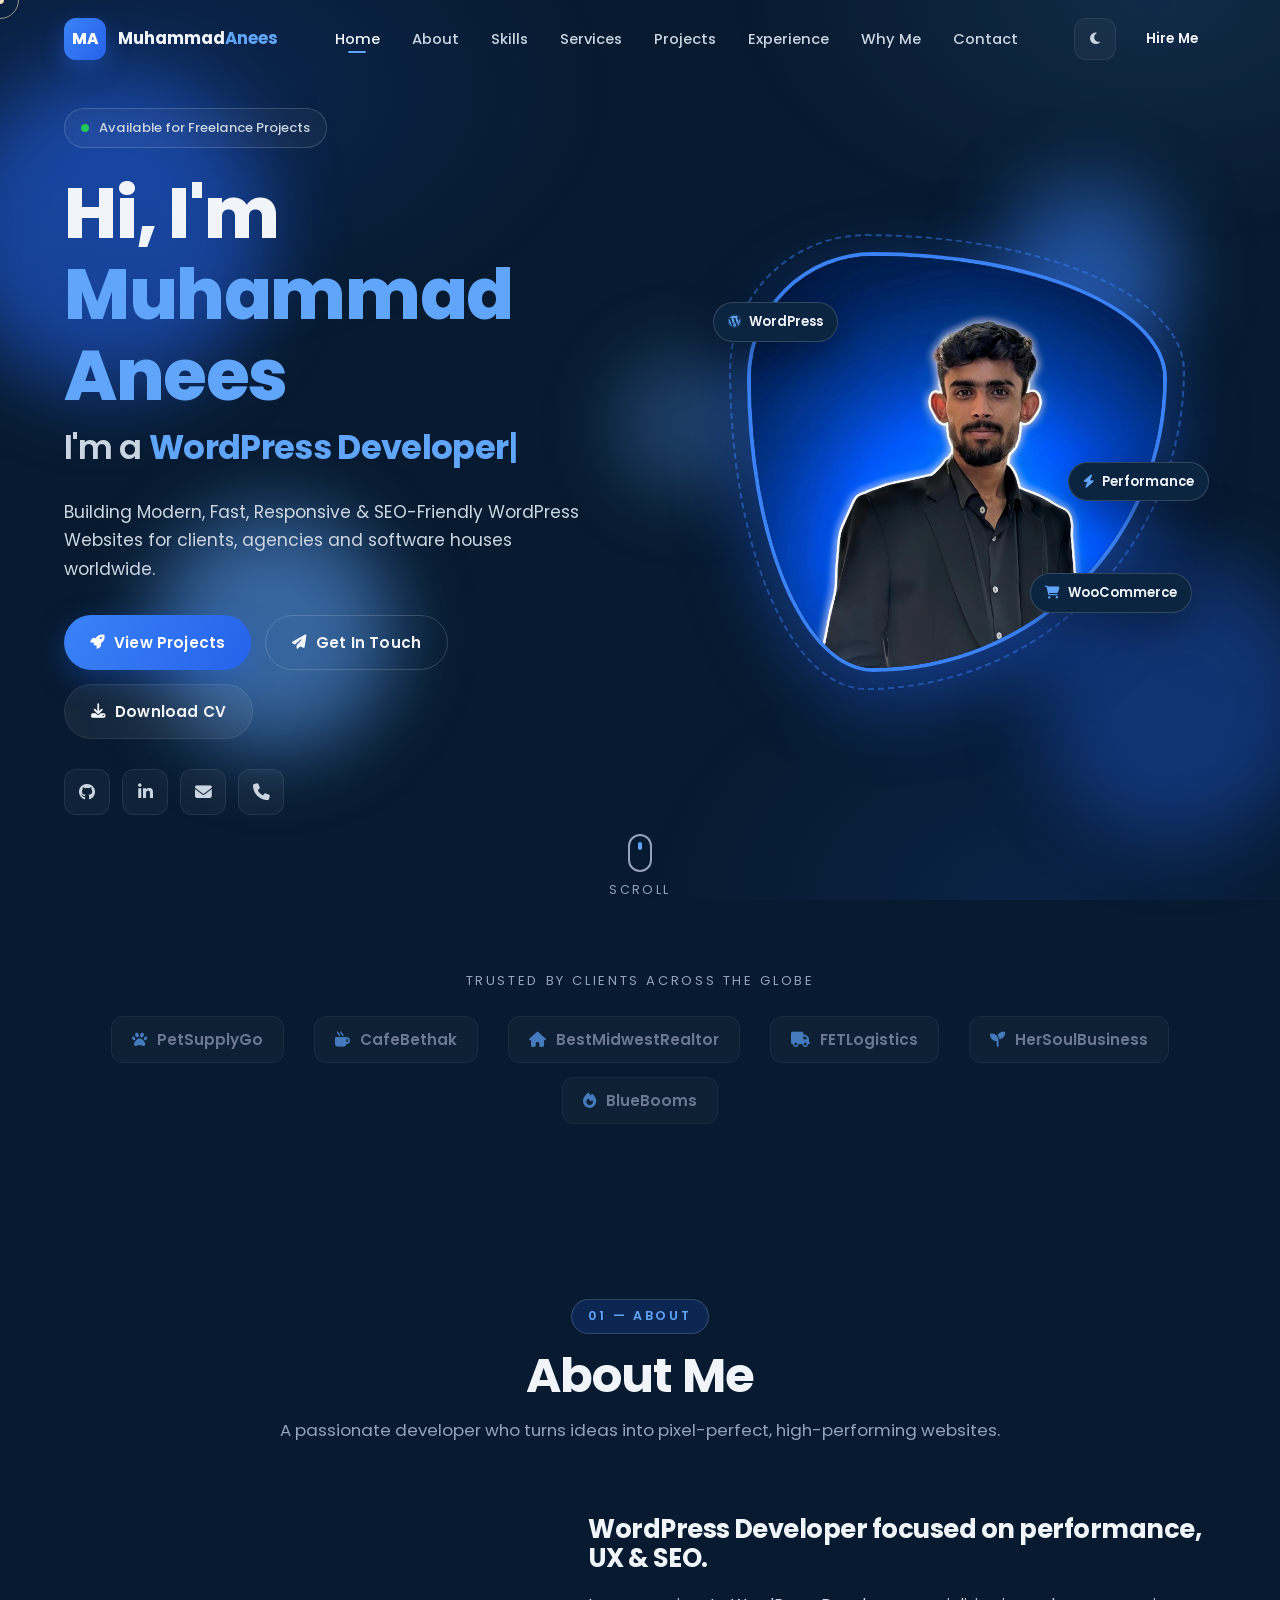
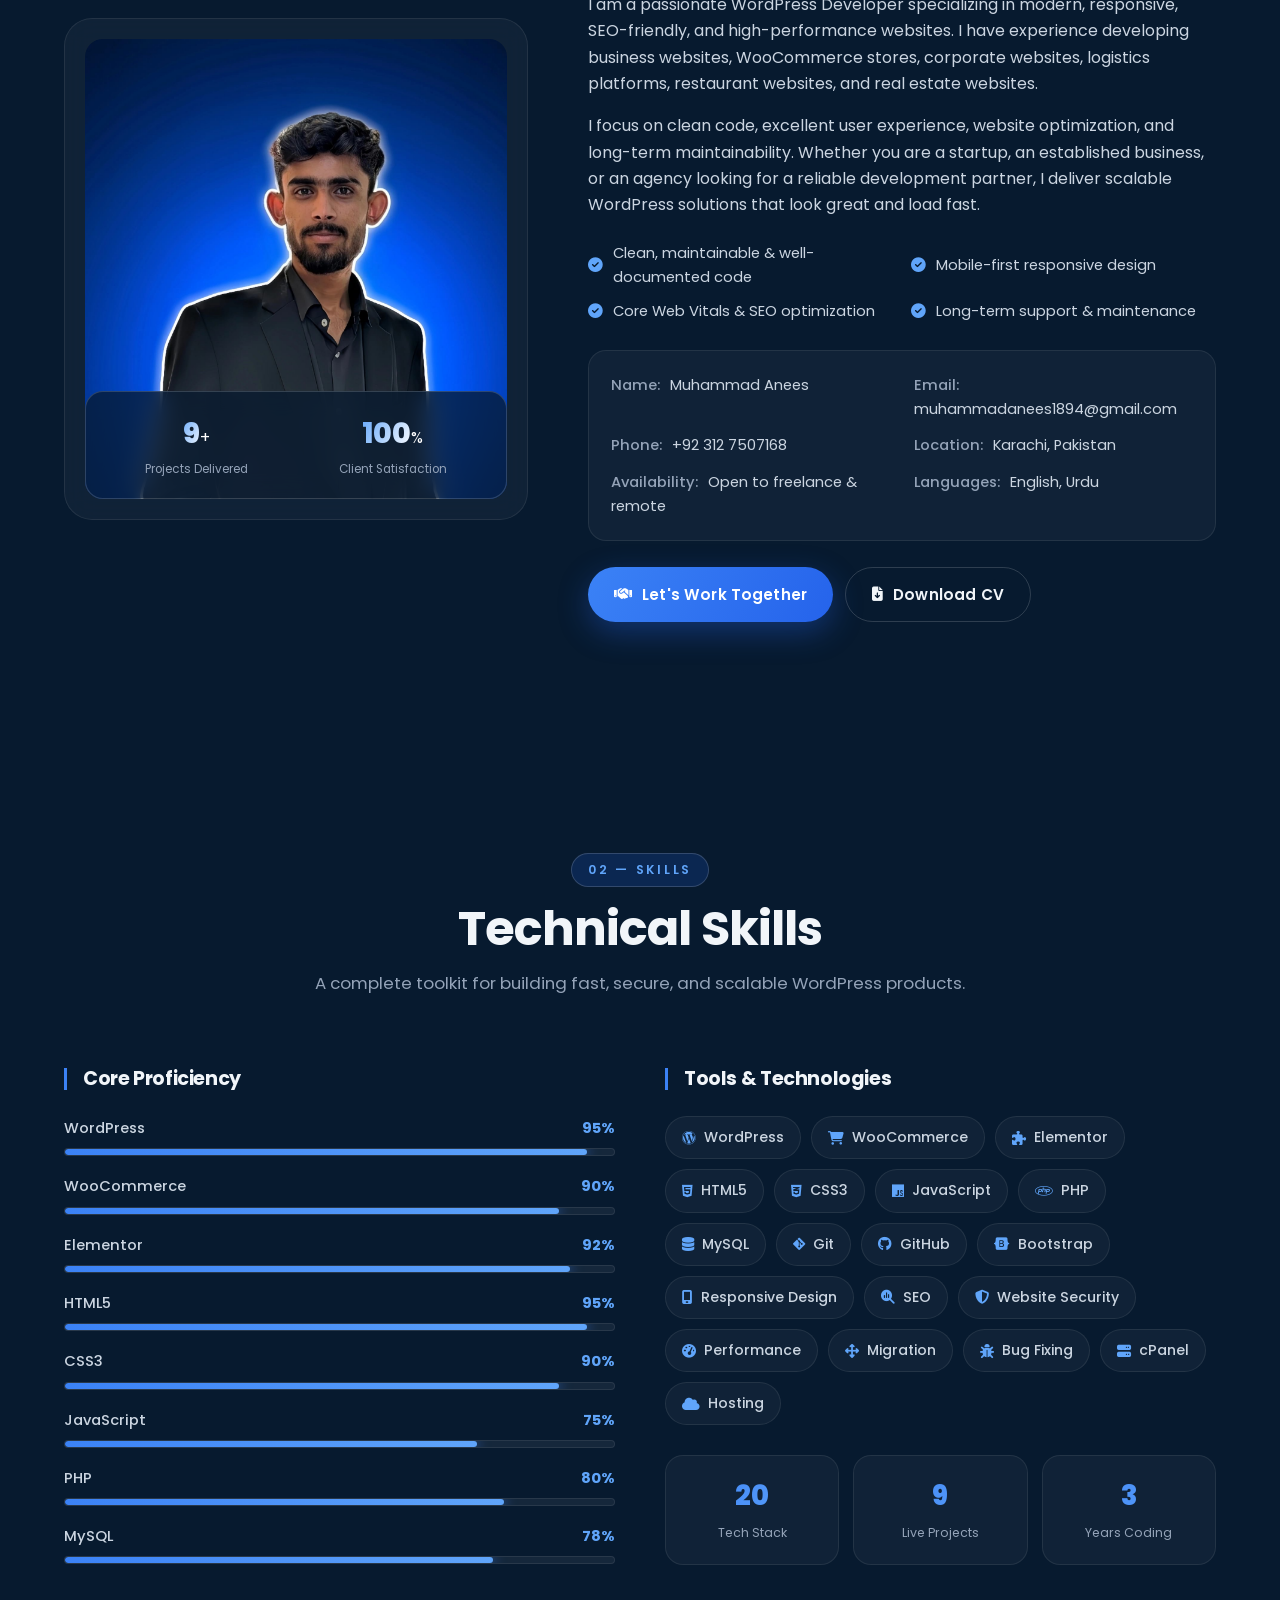
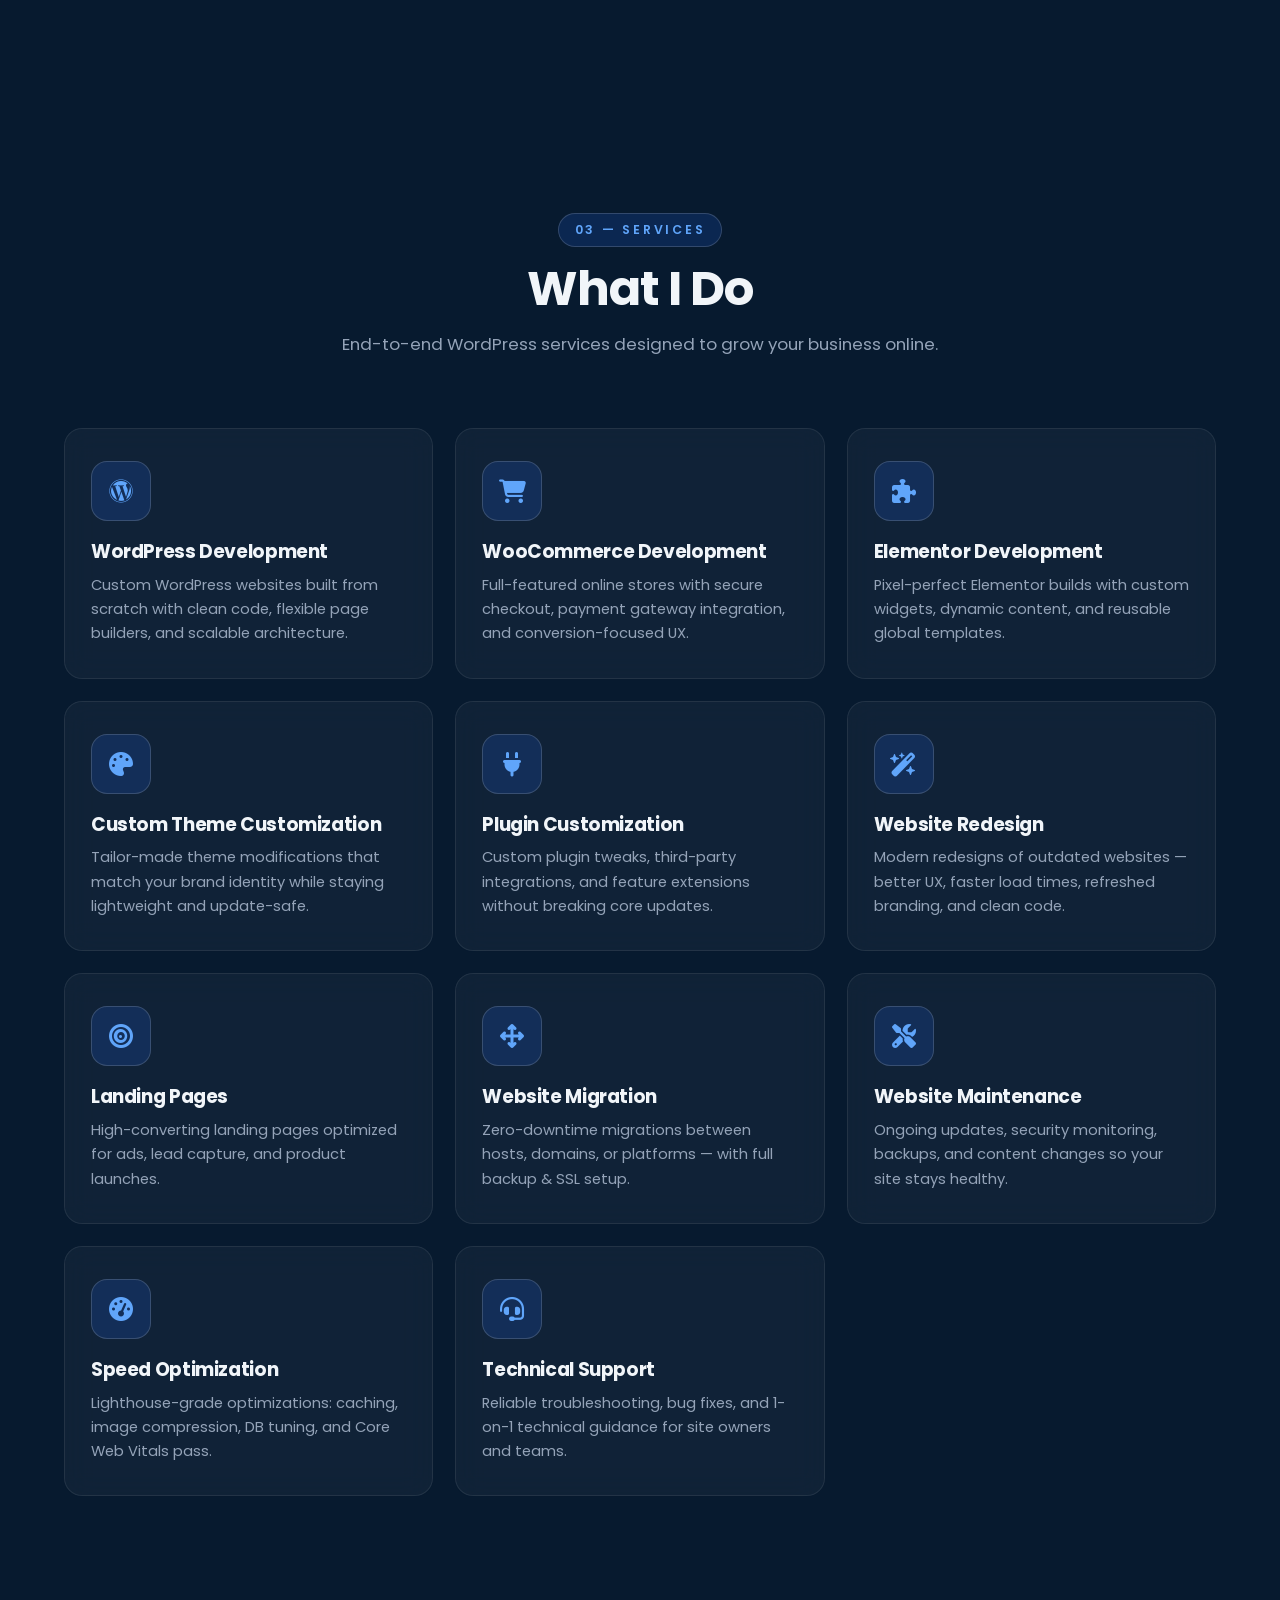
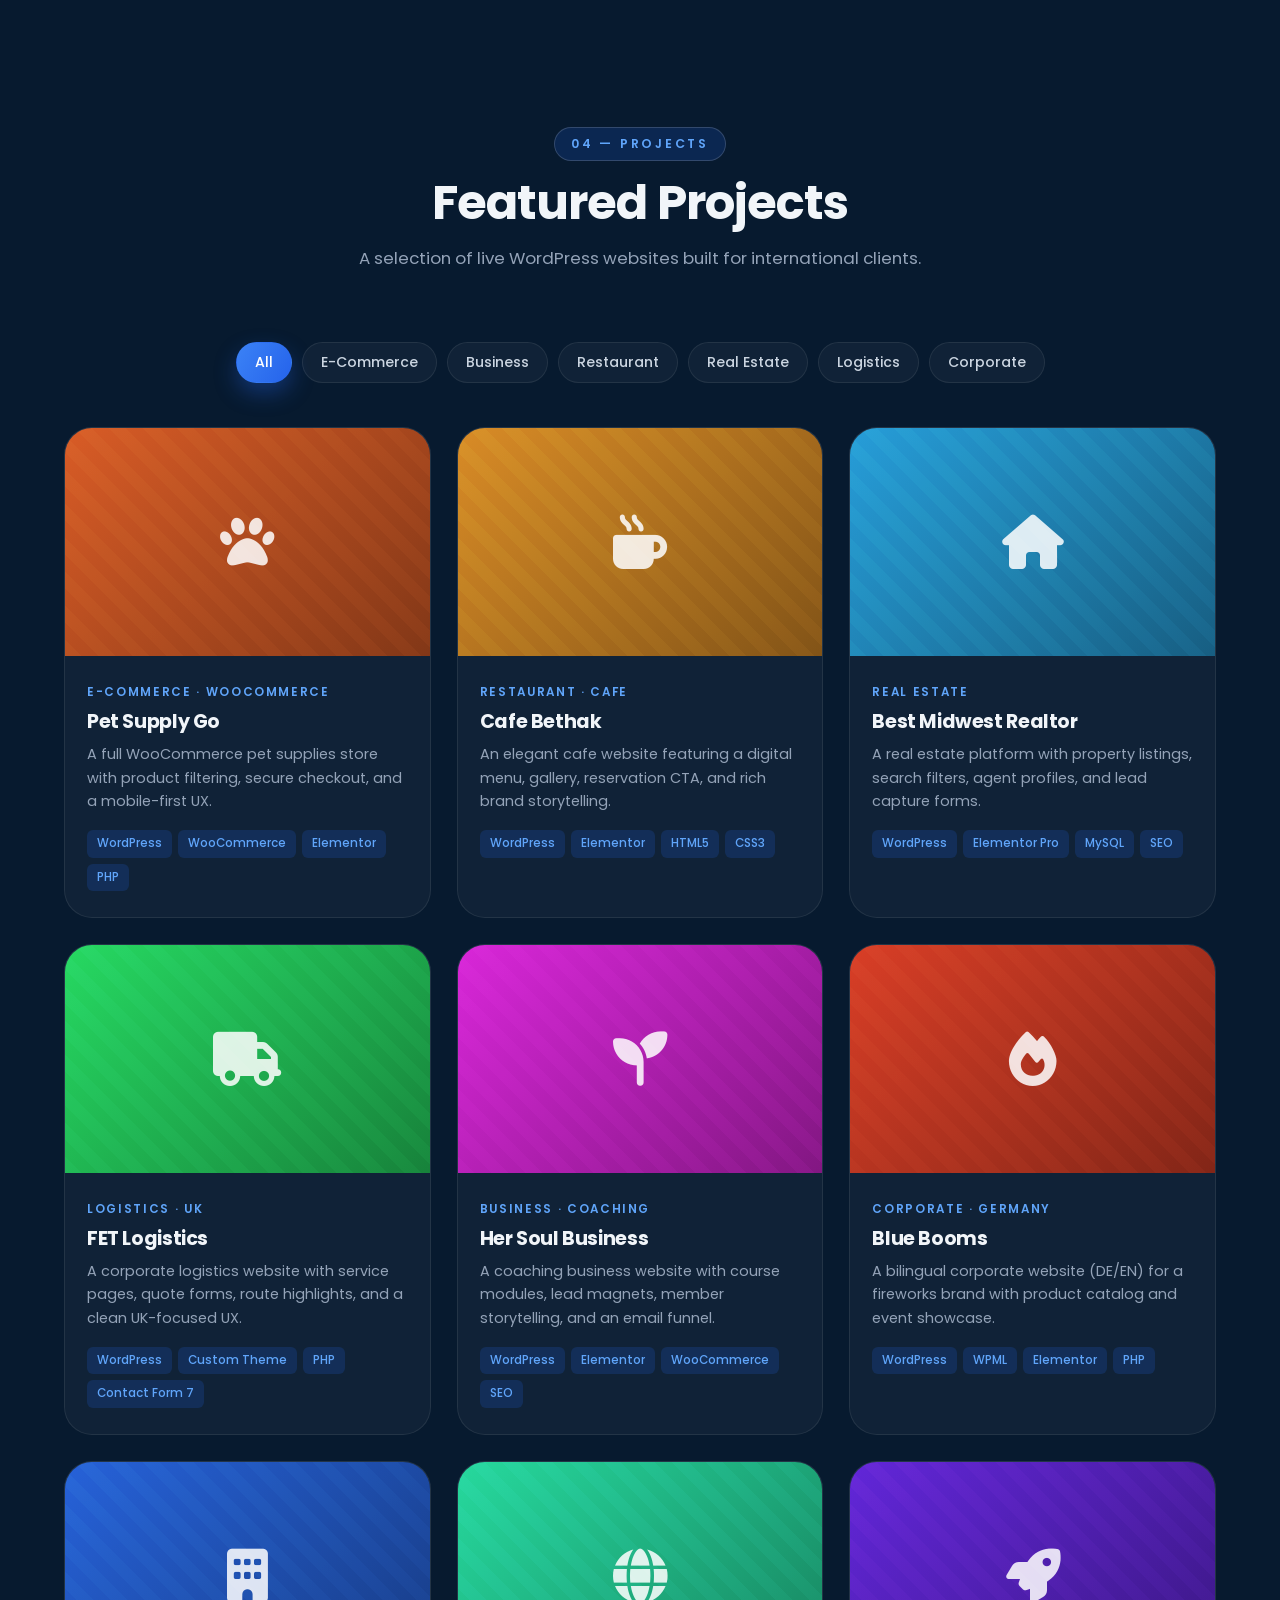
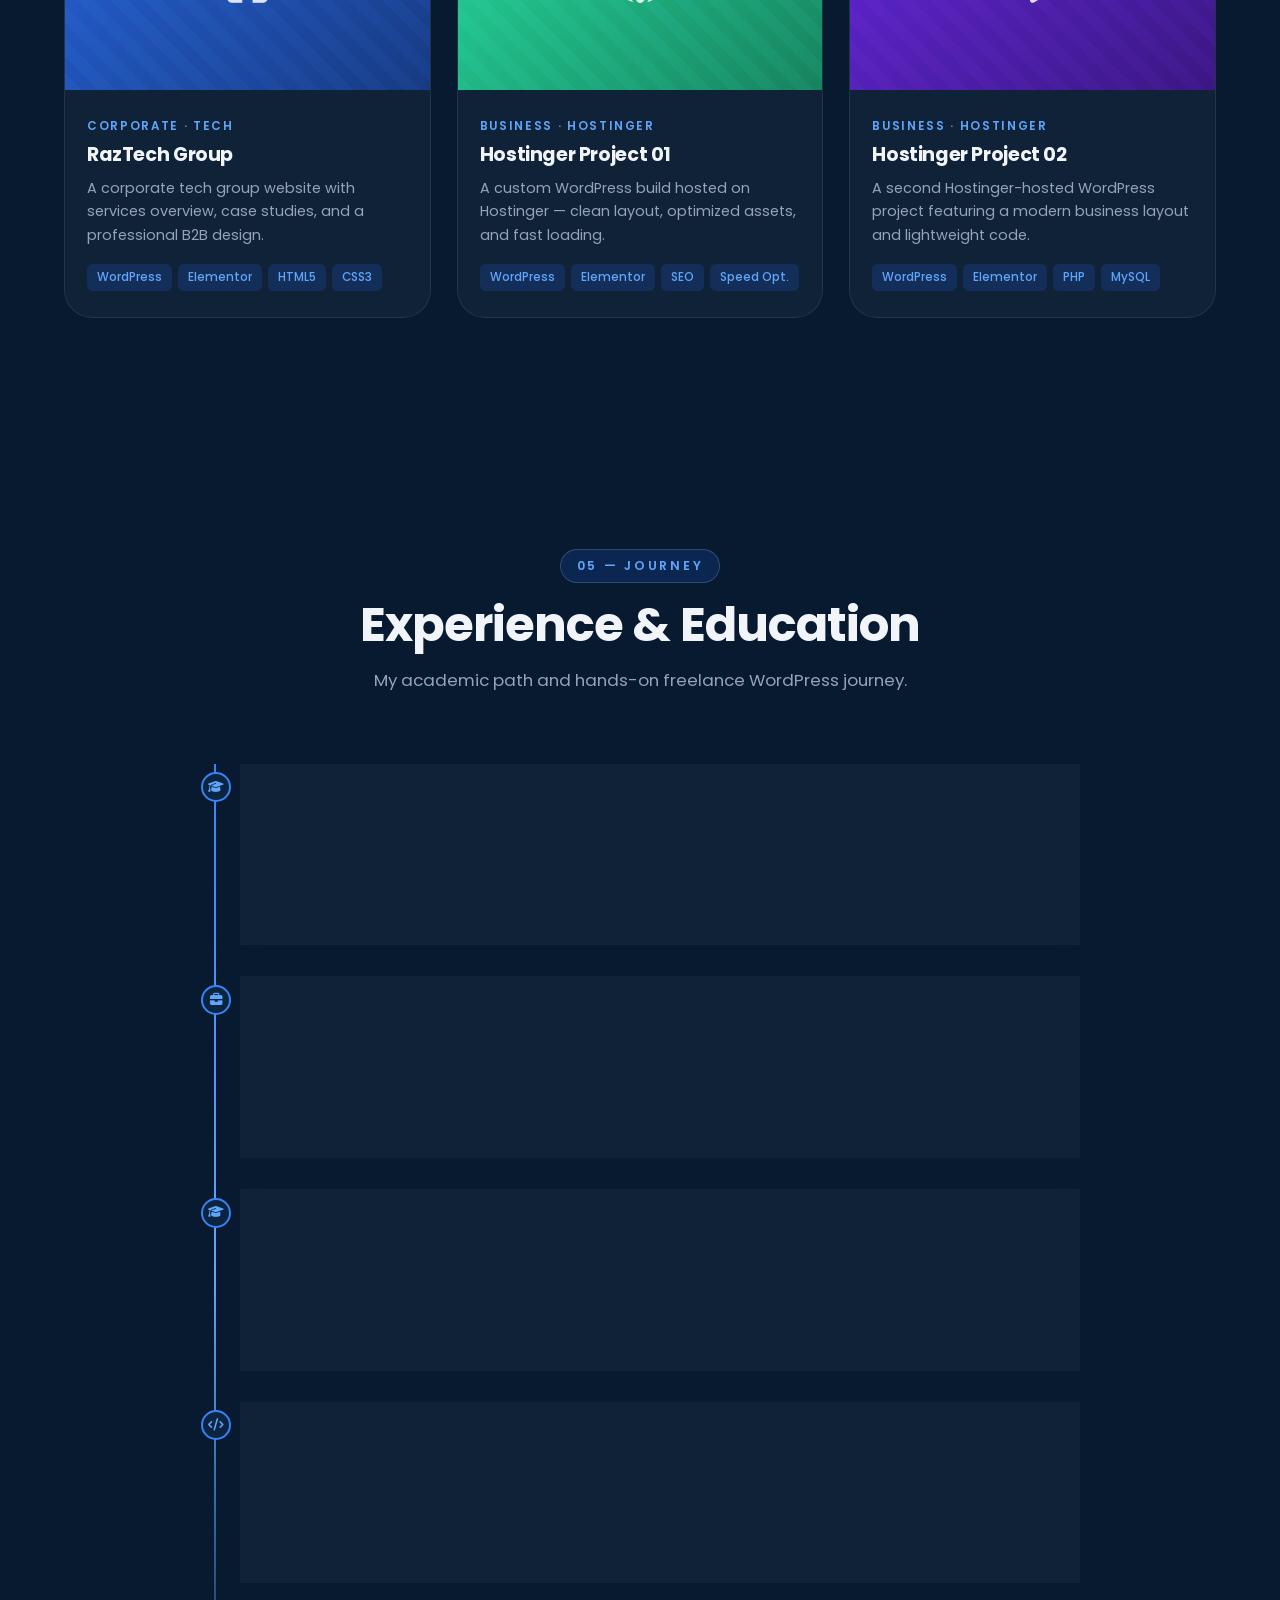
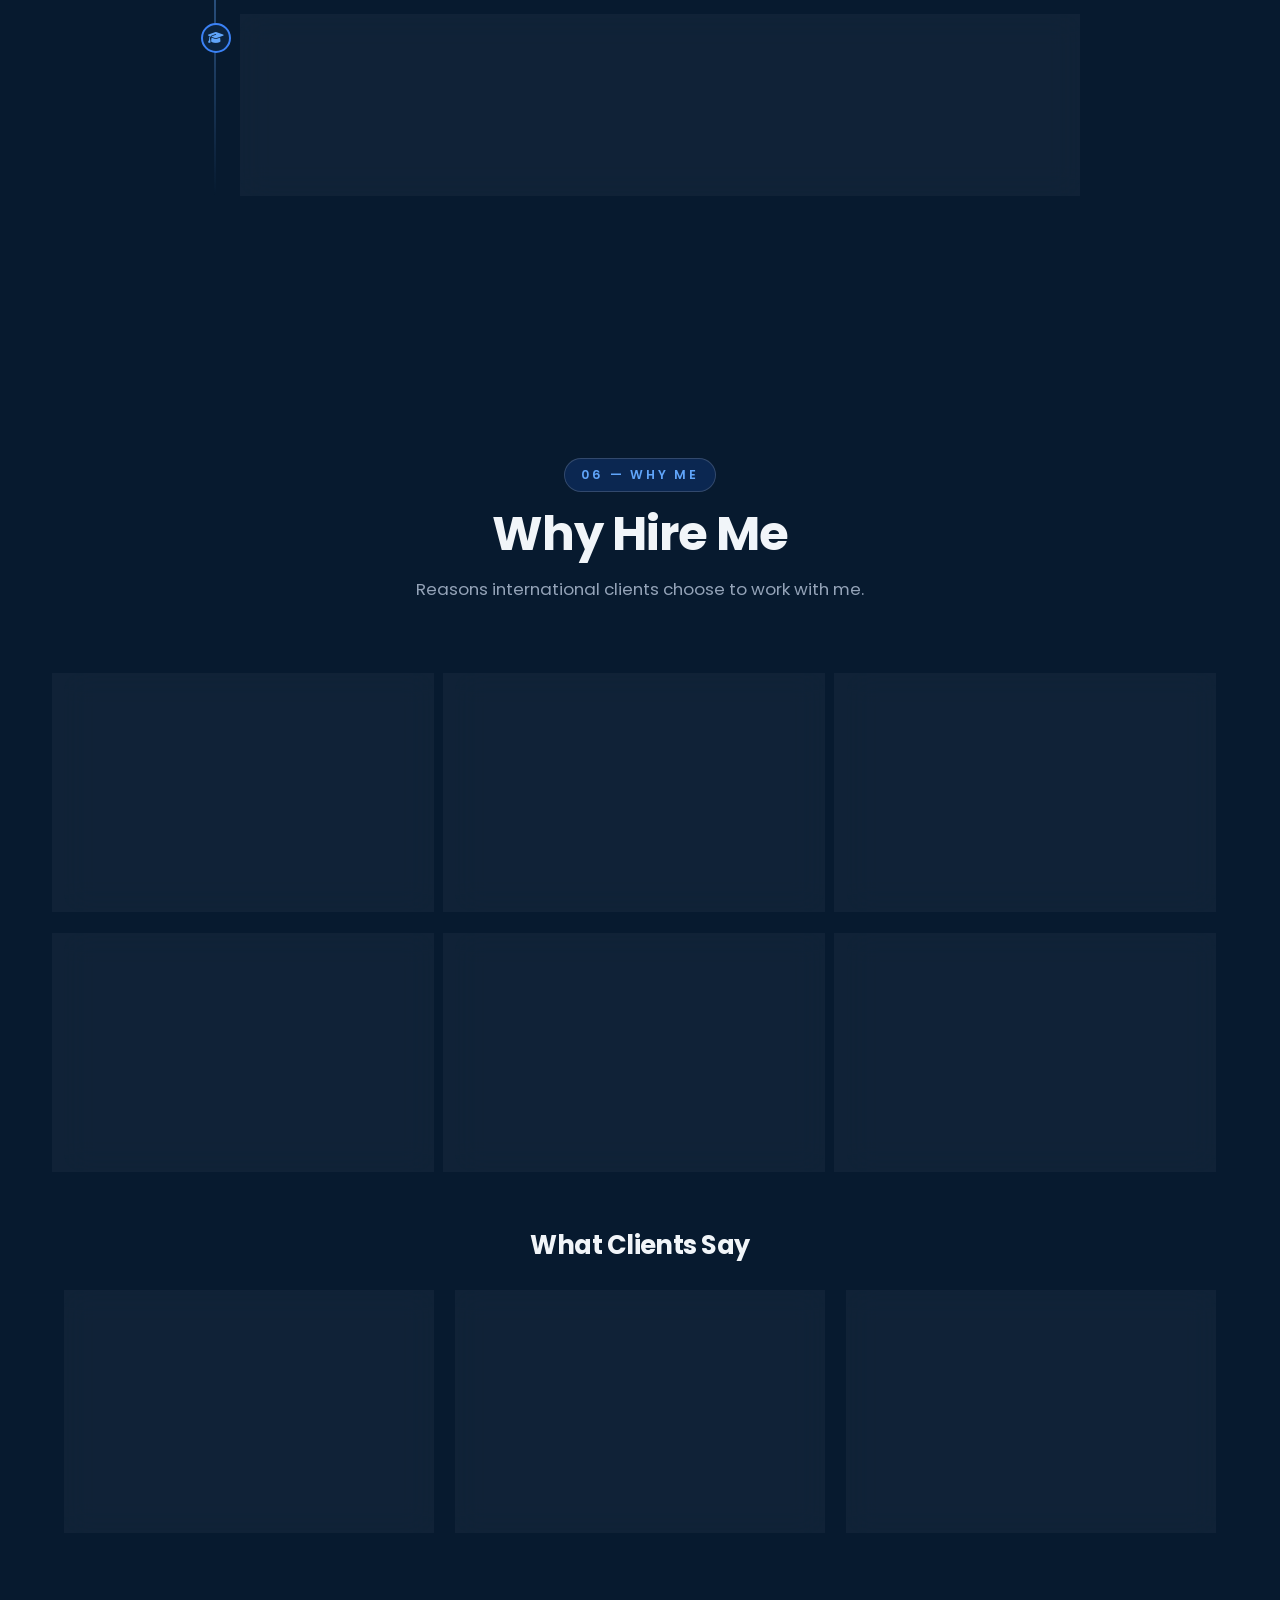
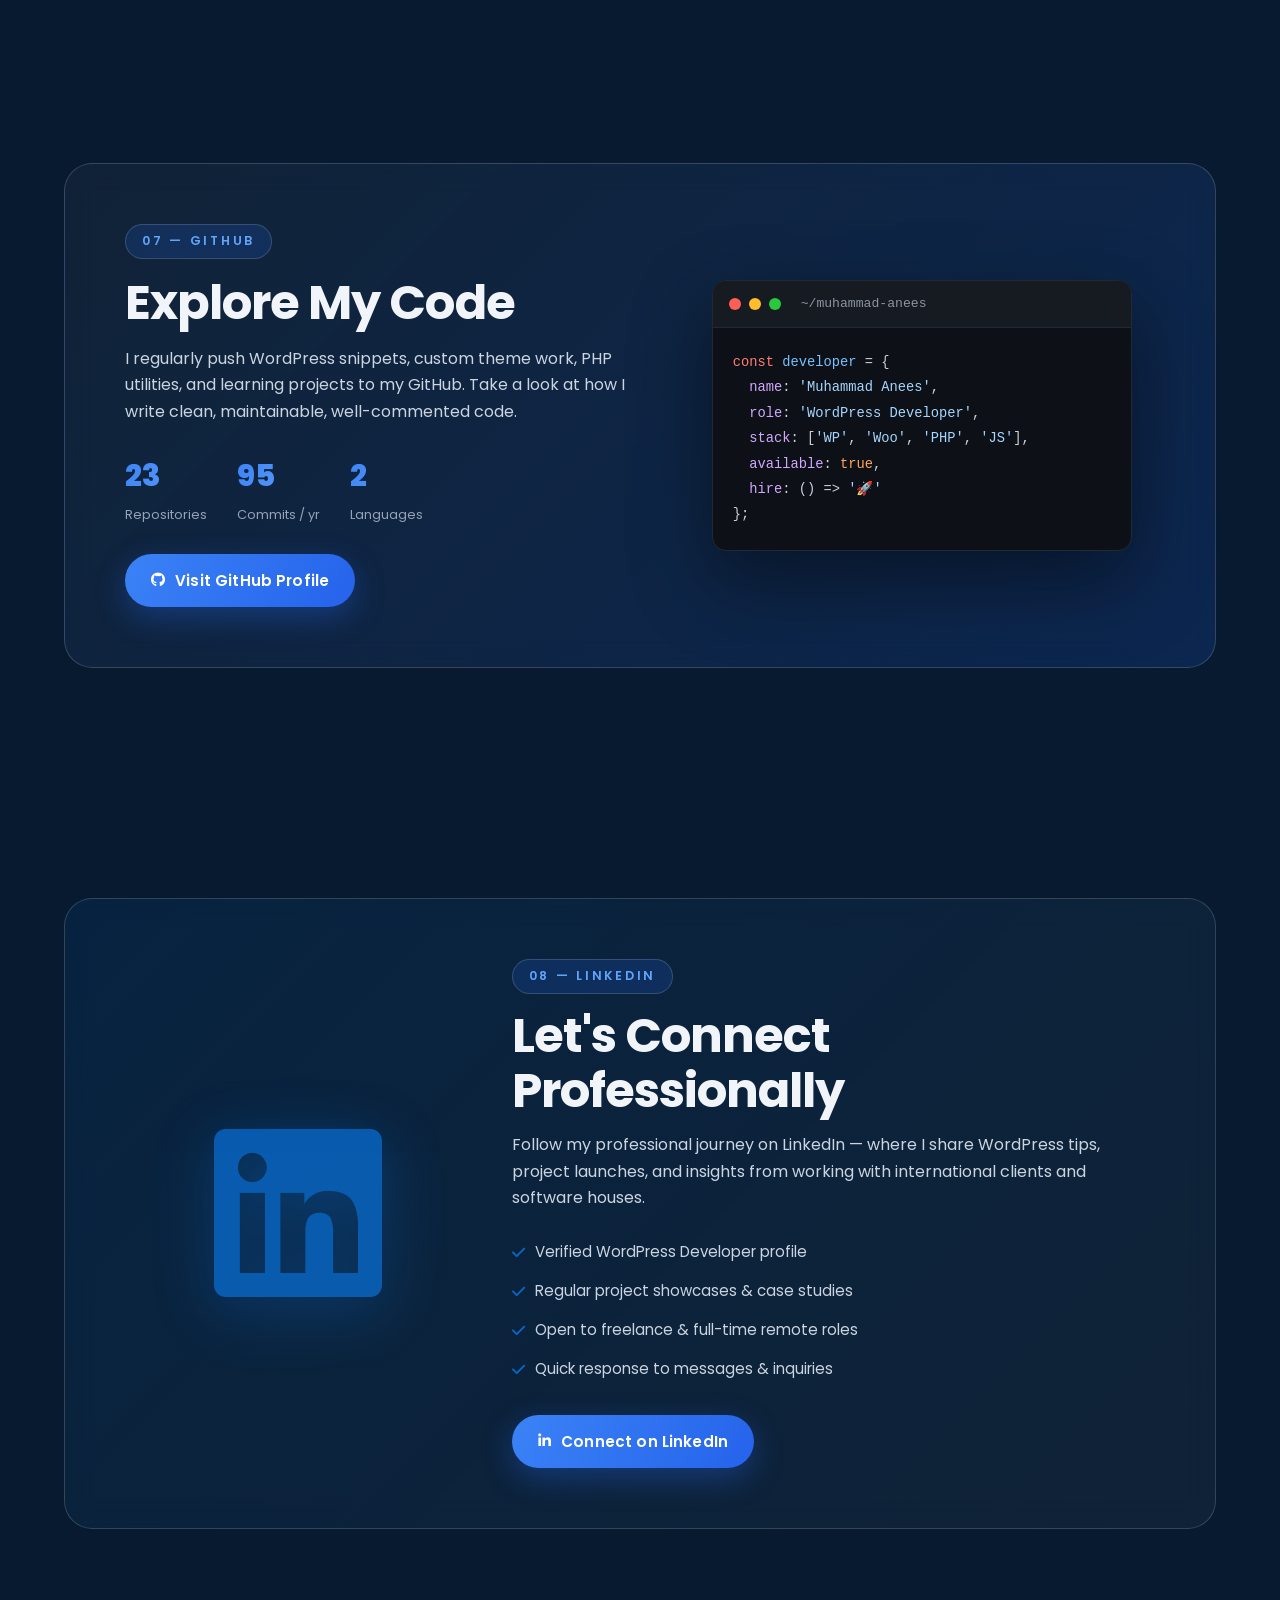
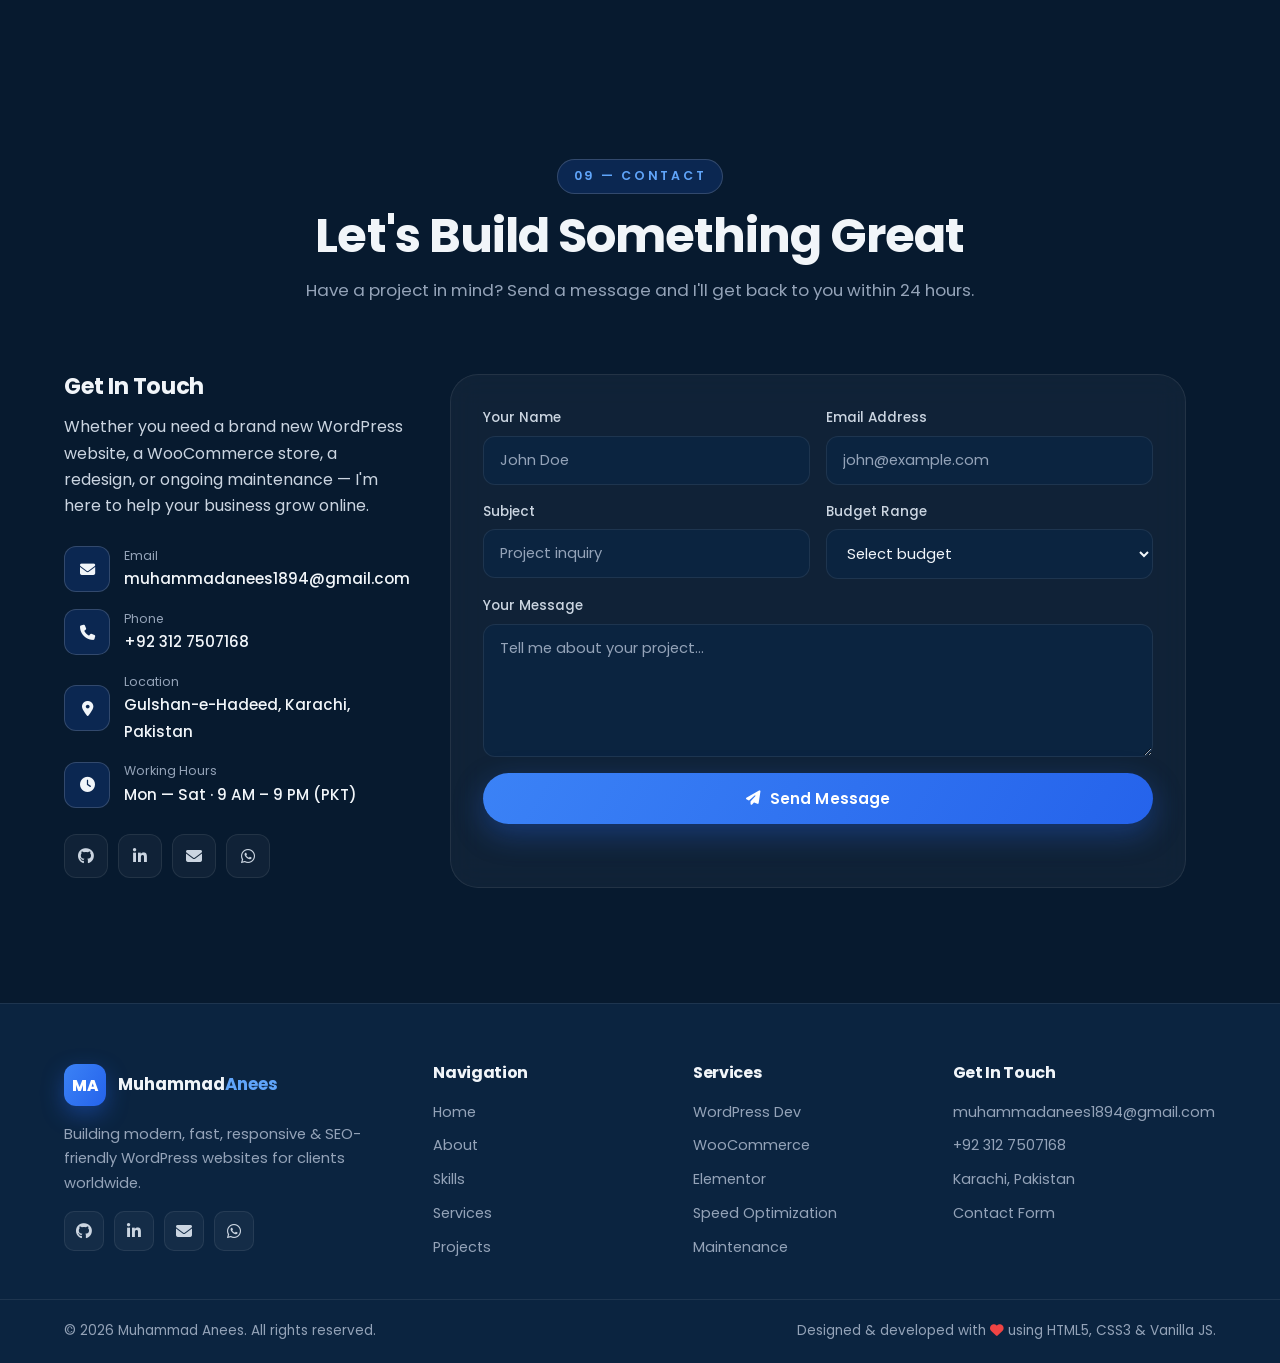
==== commit c62307ca: "Add real CV PDF" ====
--- a/index.html
+++ b/index.html
@@ -171,7 +171,7 @@
                         <a href="#contact" class="btn btn--ghost">
                             <i class="fa-solid fa-paper-plane"></i> Get In Touch
                         </a>
-                        <a href="#" class="btn btn--soft" download>
+                        <a href="Muhammad-Anees-CV.pdf" class="btn btn--soft" download>
                             <i class="fa-solid fa-download"></i> Download CV
                         </a>
                     </div>
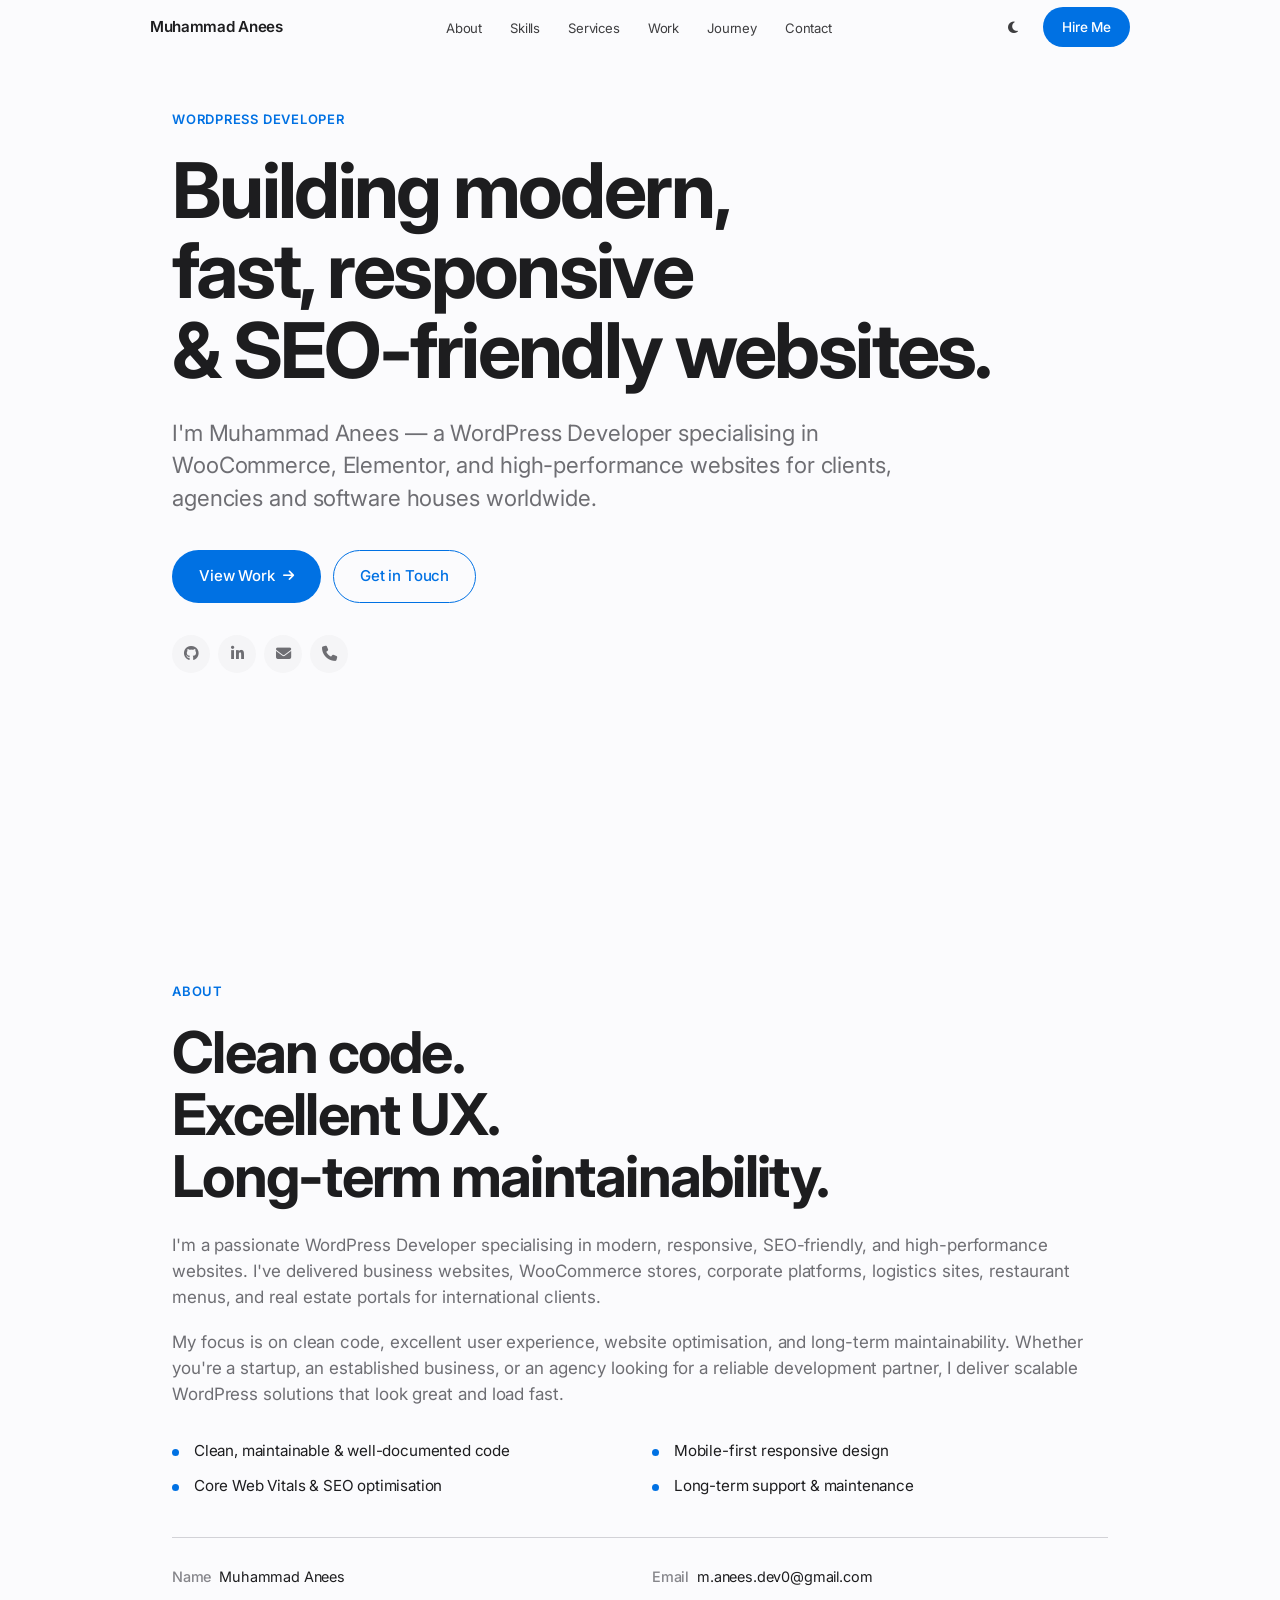
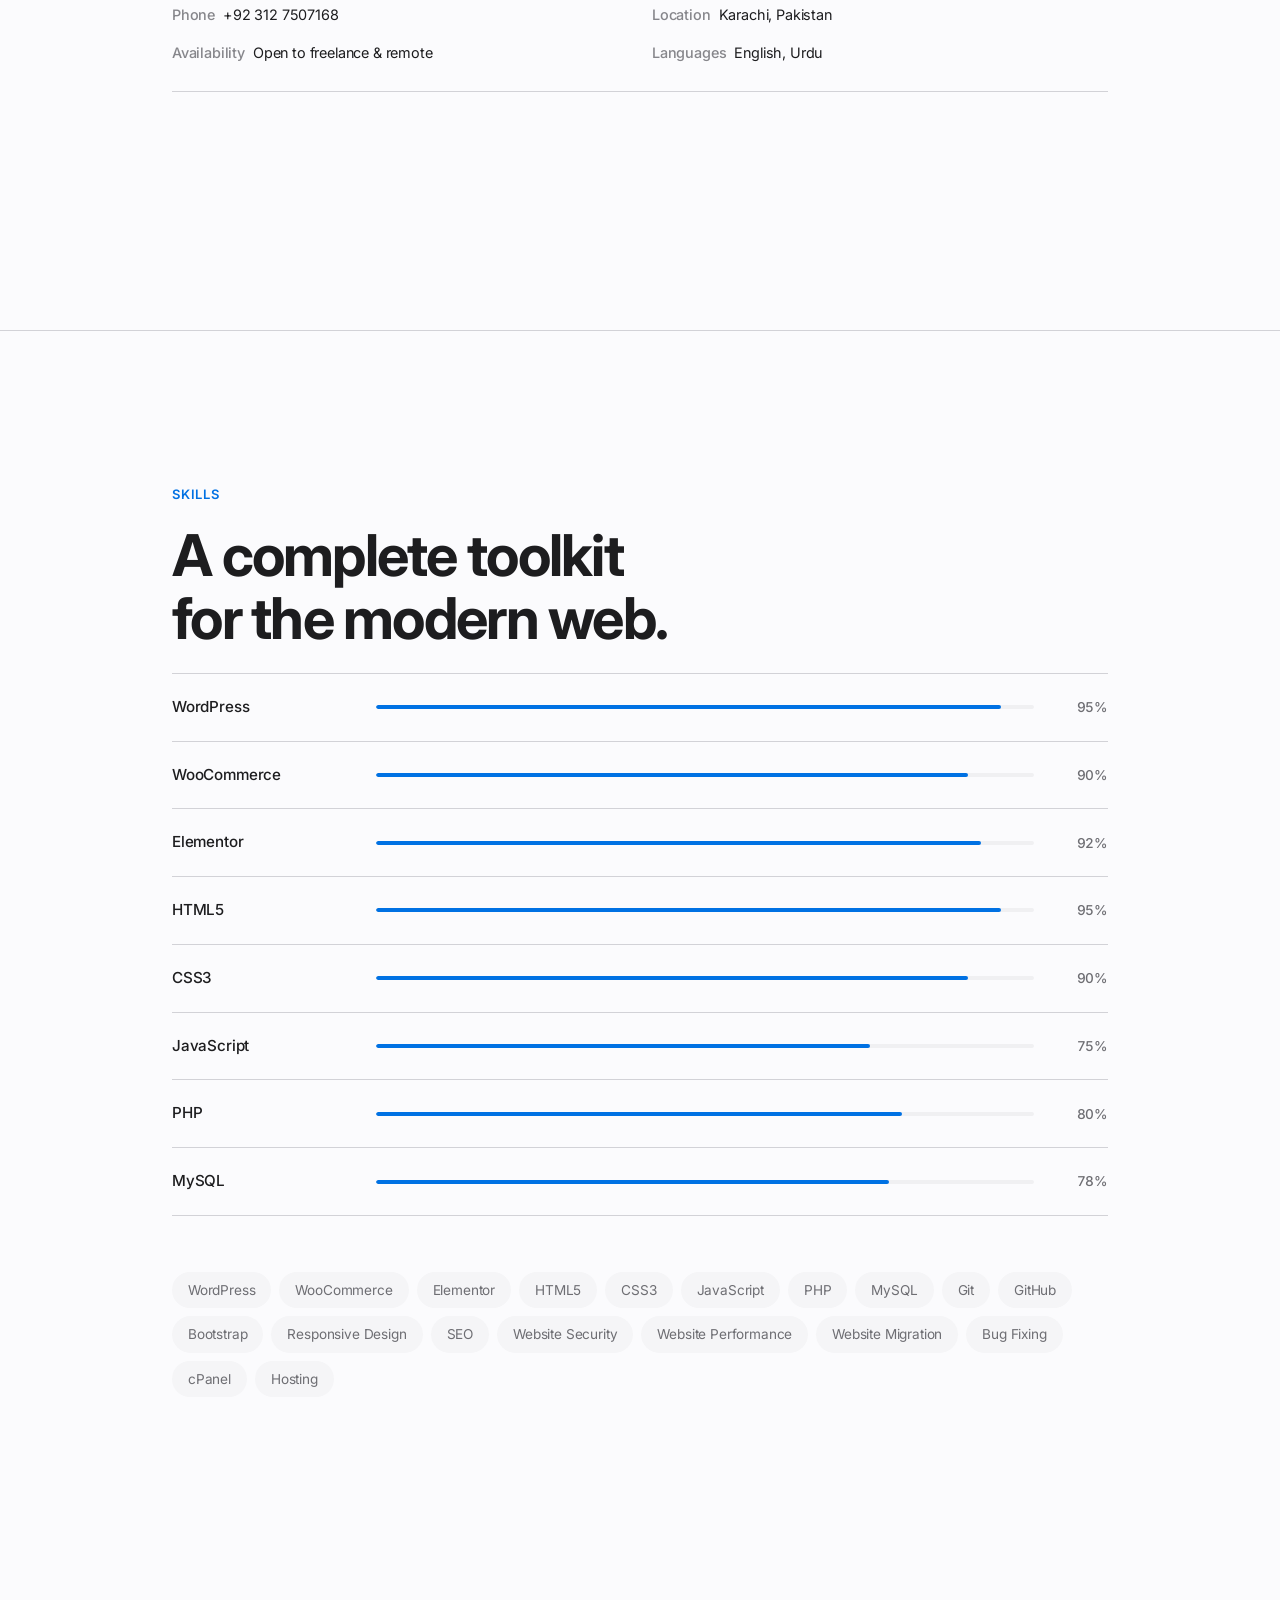
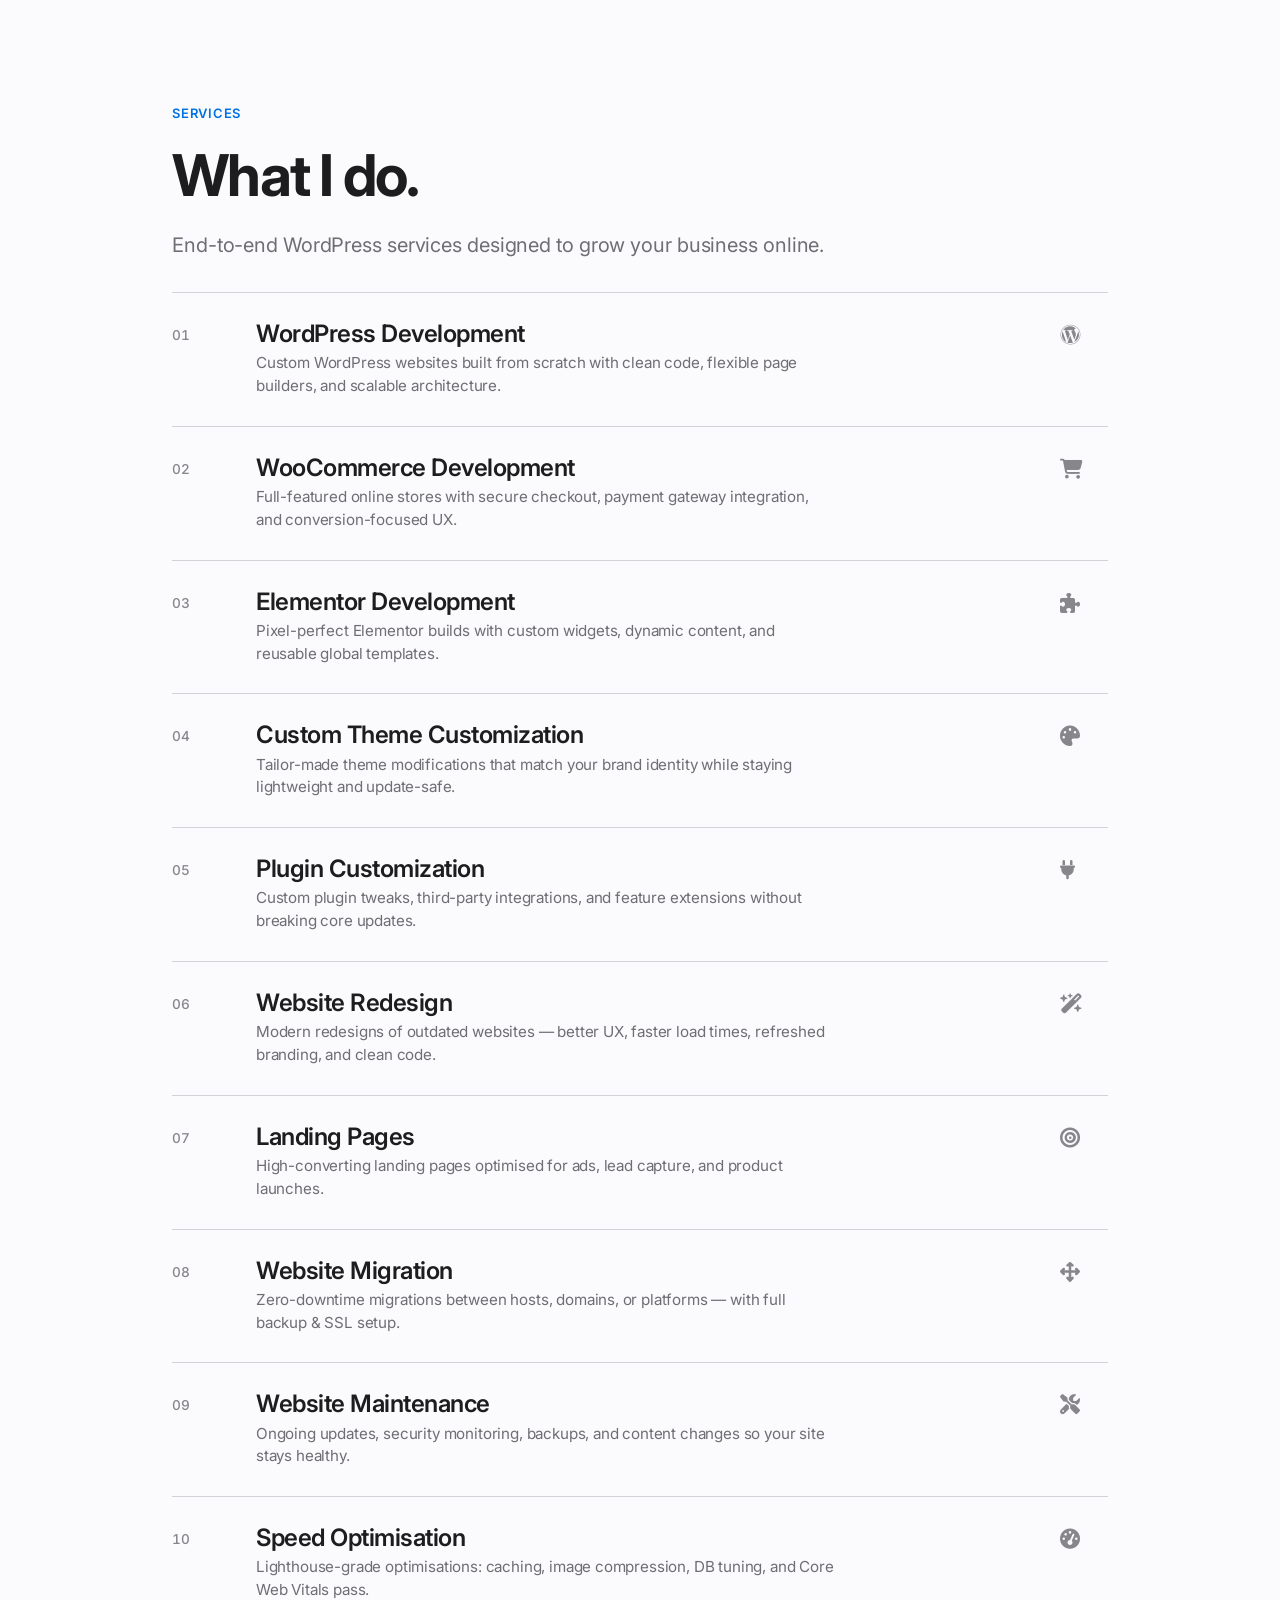
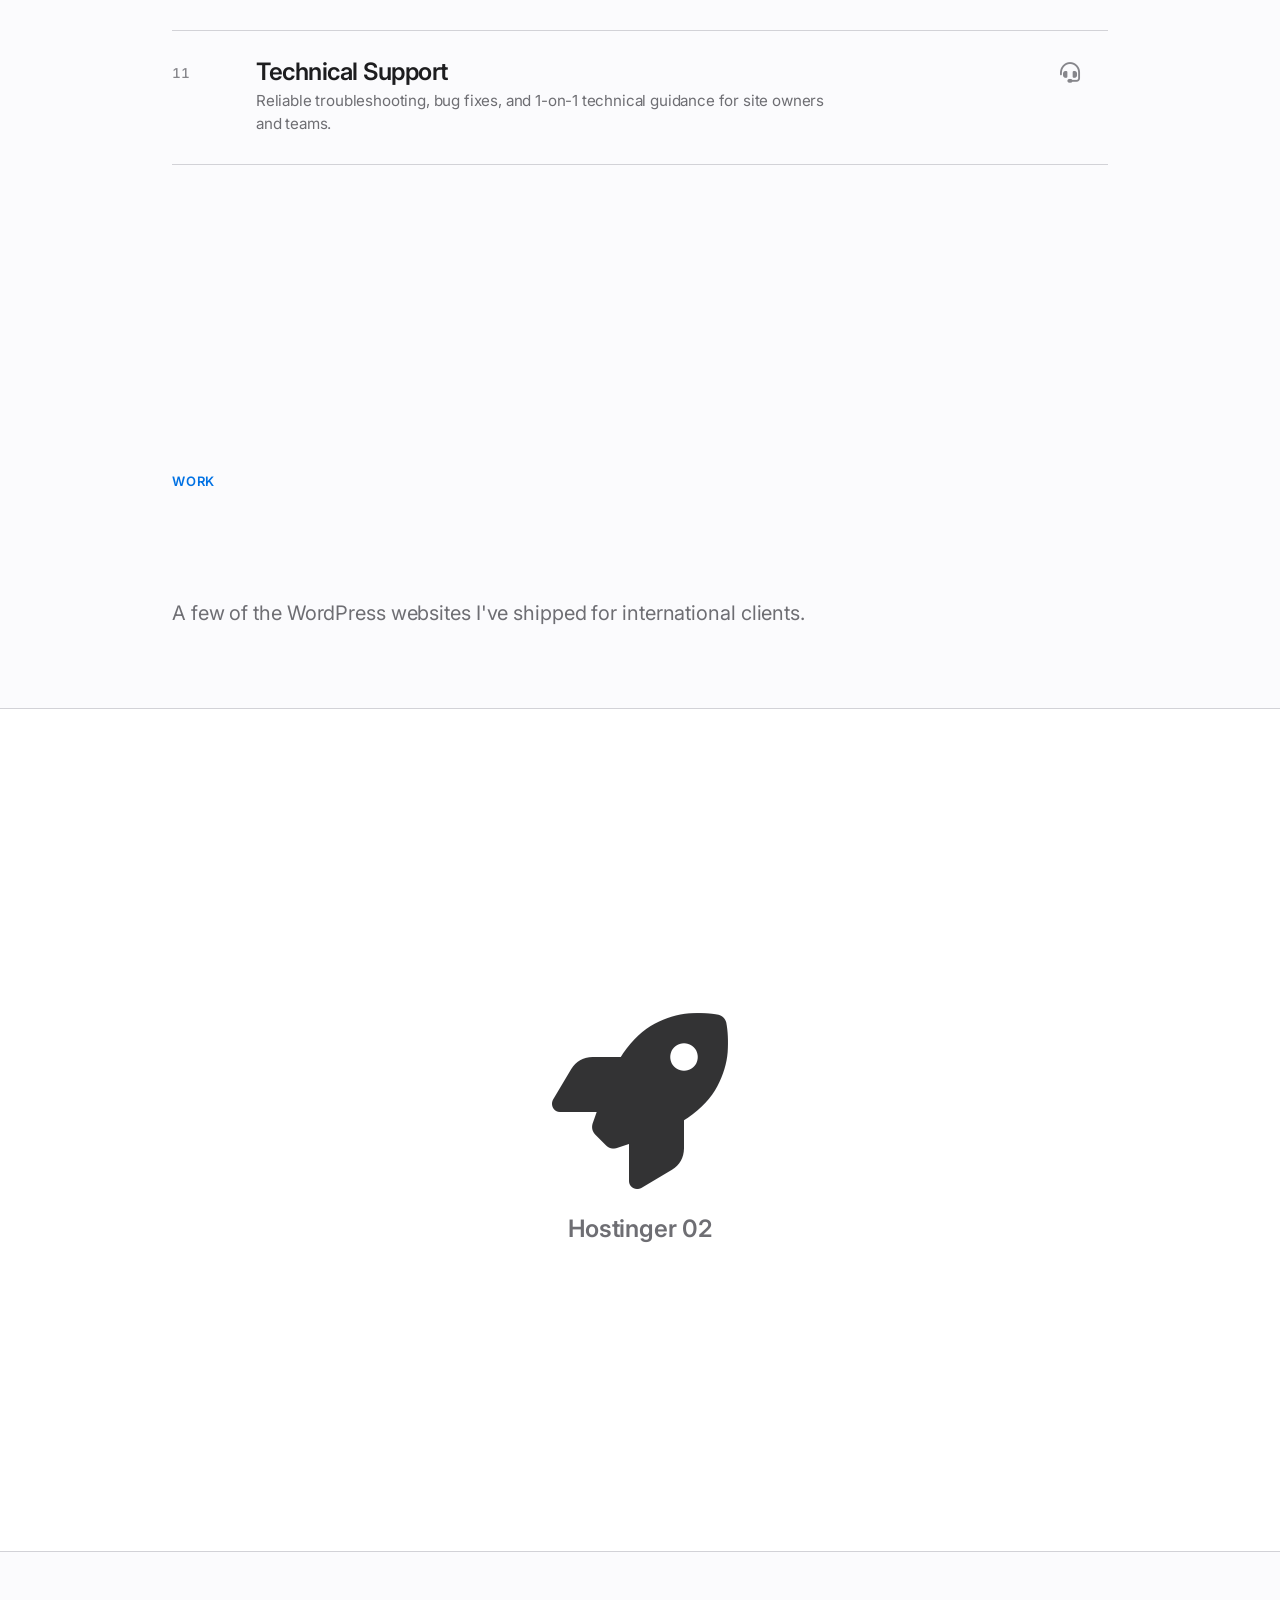
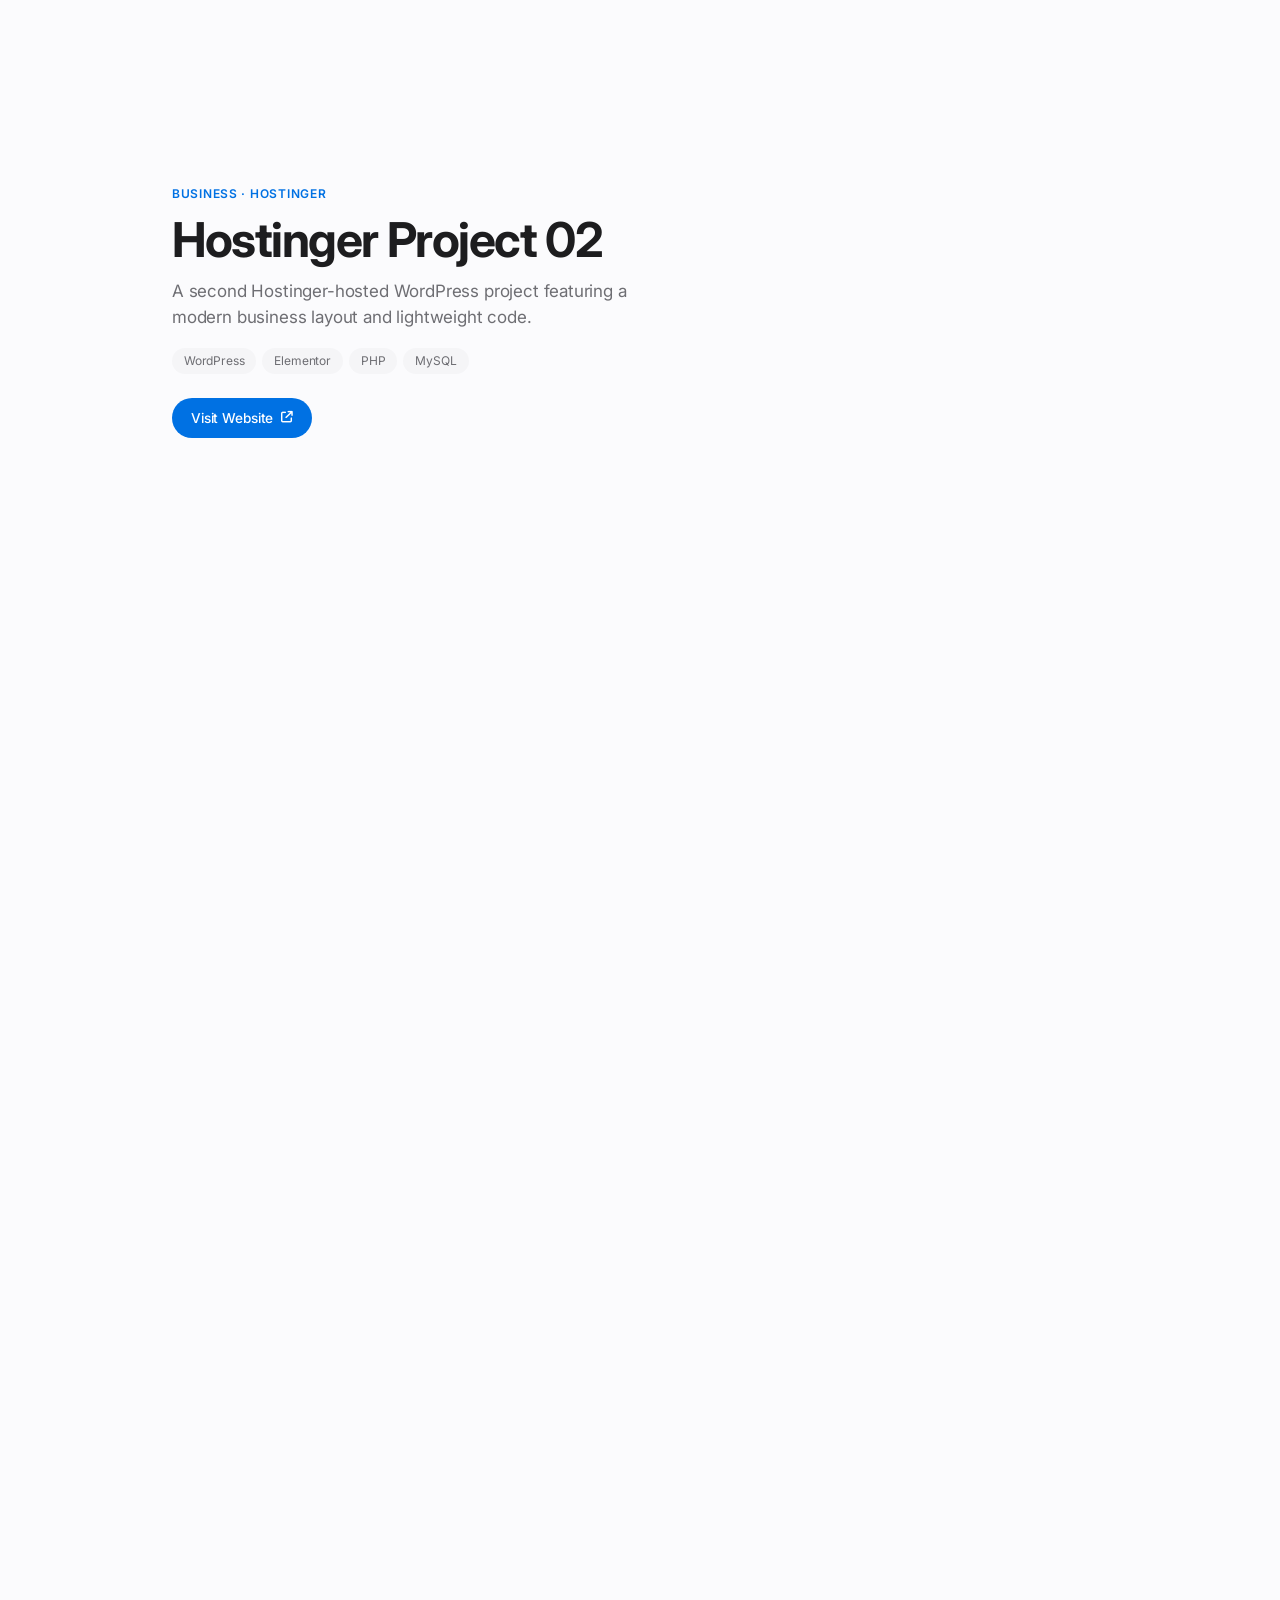
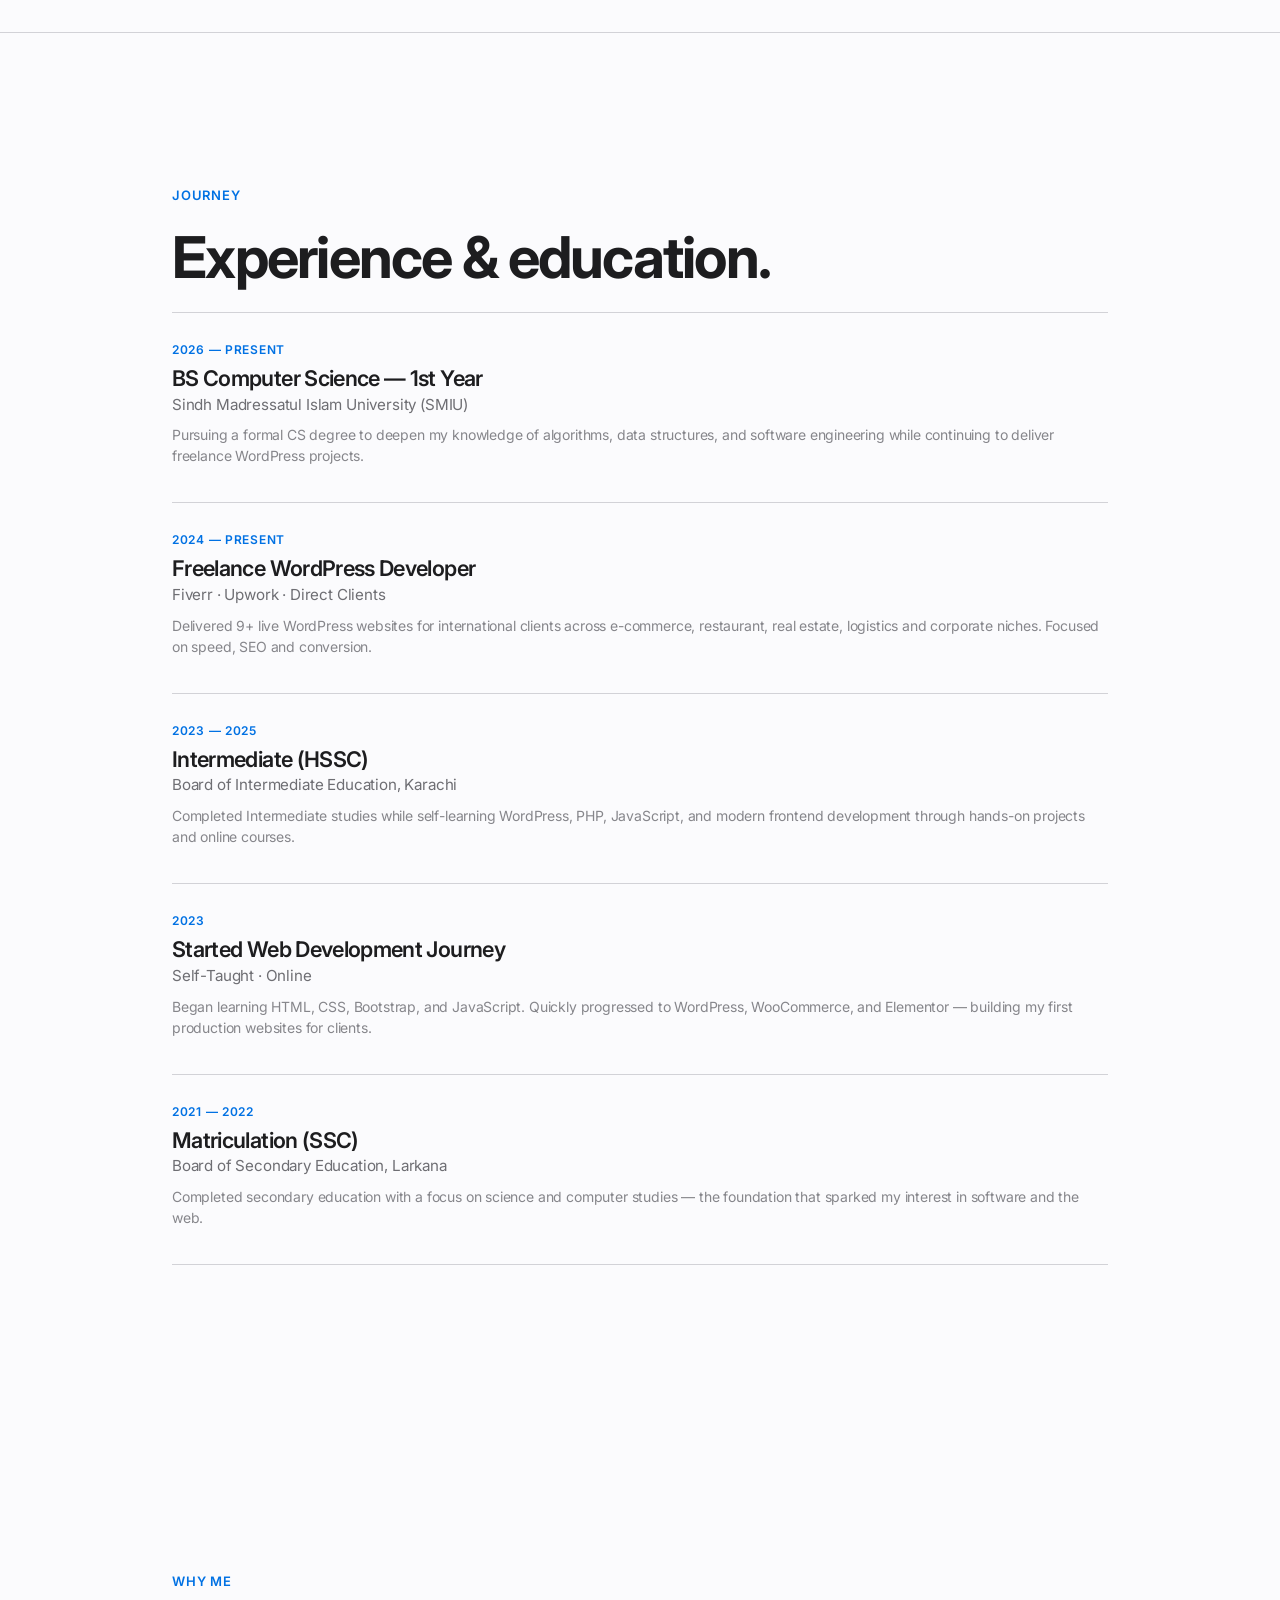
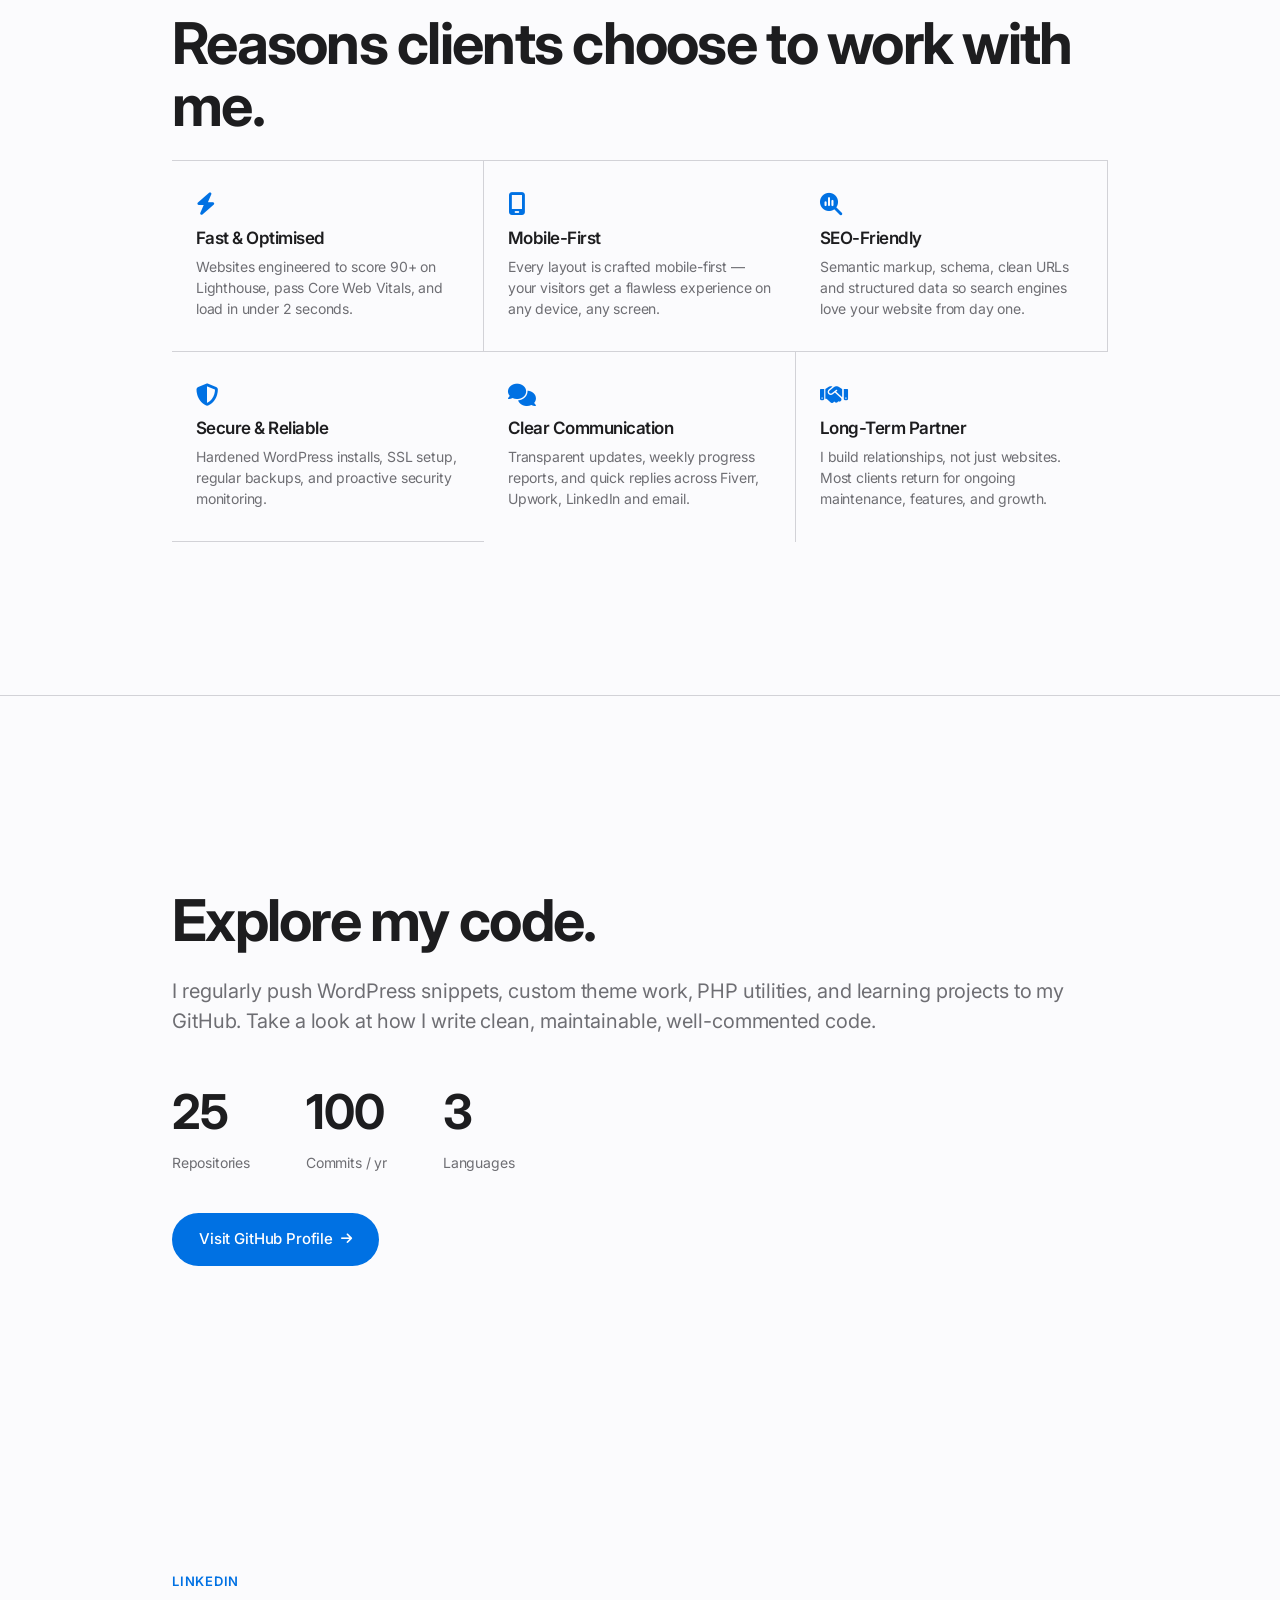
==== commit dcbb4757: "Wire contact form to FormSubmit for real email delivery - Contact form now sends submissions to m.an" ====
--- a/index.html
+++ b/index.html
@@ -1,5 +1,5 @@
 <!DOCTYPE html>
-<html lang="en" data-theme="dark">
+<html lang="en" data-theme="light">
 <head>
     <meta charset="UTF-8">
     <meta name="viewport" content="width=device-width, initial-scale=1.0">
@@ -12,7 +12,7 @@
     <meta name="keywords" content="WordPress Developer, WooCommerce Developer, Elementor, Custom Theme, PHP, MySQL, Web Developer Pakistan, Muhammad Anees, Fiverr WordPress, Upwork WordPress">
     <meta name="author" content="Muhammad Anees">
     <meta name="robots" content="index, follow">
-    <meta name="theme-color" content="#071A2F">
+    <meta name="theme-color" content="#fbfbfd">
 
     <!-- ===== Open Graph / Facebook ===== -->
     <meta property="og:type" content="website">
@@ -28,16 +28,28 @@
     <meta name="twitter:description" content="Building Modern, Fast, Responsive & SEO-Friendly WordPress Websites for international clients.">
     <meta name="twitter:image" content="profile.jpeg">
 
+    <!-- ===== Google Analytics 4 ===== -->
+    <script async src="https://www.googletagmanager.com/gtag/js?id=G-VJHN4VHHEB"></script>
+    <script>
+      window.dataLayer = window.dataLayer || [];
+      function gtag(){dataLayer.push(arguments);}
+      gtag('js', new Date());
+      gtag('config', 'G-VJHN4VHHEB');
+    </script>
+
+    <!-- ===== Google Search Console verification ===== -->
+    <meta name="google-site-verification" content="vXKIZqm4drD34RP_WarOXKgMt-WpRadcz6sx8eBZbQM" />
+
     <!-- ===== Canonical ===== -->
     <link rel="canonical" href="https://muhammadanees.dev/">
 
     <!-- ===== Favicon ===== -->
     <link rel="icon" type="image/jpeg" href="profile.jpeg">
 
-    <!-- ===== Preconnect & Fonts ===== -->
+    <!-- ===== Preconnect & Fonts (Inter) ===== -->
     <link rel="preconnect" href="https://fonts.googleapis.com">
     <link rel="preconnect" href="https://fonts.gstatic.com" crossorigin>
-    <link href="https://fonts.googleapis.com/css2?family=Poppins:wght@300;400;500;600;700;800;900&display=swap" rel="stylesheet">
+    <link href="https://fonts.googleapis.com/css2?family=Inter:wght@300;400;500;600;700;800;900&display=swap" rel="stylesheet">
 
     <!-- ===== Font Awesome ===== -->
     <link rel="stylesheet" href="https://cdnjs.cloudflare.com/ajax/libs/font-awesome/6.5.1/css/all.min.css" referrerpolicy="no-referrer">
@@ -81,883 +93,627 @@
             "addressLocality": "Karachi",
             "addressCountry": "Pakistan"
         },
-        "email": "mailto:muhammadanees1894@gmail.com"
+        "email": "mailto:m.anees.dev0@gmail.com"
     }
     </script>
 </head>
 <body>
 
-    <!-- ===== Loading Animation ===== -->
-    <div class="loader" id="loader" aria-hidden="true">
-        <div class="loader__inner">
-            <div class="loader__ring"></div>
-            <div class="loader__ring"></div>
-            <div class="loader__ring"></div>
-            <span class="loader__text">MA</span>
-        </div>
-    </div>
-
-    <!-- ===== Custom Cursor (desktop only) ===== -->
-    <div class="cursor" id="cursor"></div>
-    <div class="cursor-follower" id="cursorFollower"></div>
-
-    <!-- ===== Progress Bar ===== -->
-    <div class="scroll-progress" id="scrollProgress" aria-hidden="true"></div>
-
-    <!-- ===== Navbar ===== -->
-    <header class="navbar" id="navbar">
-        <nav class="nav container" aria-label="Primary navigation">
+    <!-- ===== Nav ===== -->
+    <nav class="nav" id="nav">
+        <div class="nav__inner">
             <a href="#hero" class="nav__logo" aria-label="Muhammad Anees - Home">
-                <span class="nav__logo-mark">MA</span>
-                <span class="nav__logo-text">Muhammad<span>Anees</span></span>
+                Muhammad Anees
             </a>
-
             <ul class="nav__menu" id="navMenu">
-                <li><a href="#hero" class="nav__link active">Home</a></li>
                 <li><a href="#about" class="nav__link">About</a></li>
                 <li><a href="#skills" class="nav__link">Skills</a></li>
                 <li><a href="#services" class="nav__link">Services</a></li>
-                <li><a href="#projects" class="nav__link">Projects</a></li>
-                <li><a href="#experience" class="nav__link">Experience</a></li>
-                <li><a href="#why-hire-me" class="nav__link">Why Me</a></li>
+                <li><a href="#projects" class="nav__link">Work</a></li>
+                <li><a href="#experience" class="nav__link">Journey</a></li>
                 <li><a href="#contact" class="nav__link">Contact</a></li>
             </ul>
-
             <div class="nav__actions">
-                <button class="theme-toggle" id="themeToggle" aria-label="Toggle dark/light mode" title="Toggle theme">
+                <button class="theme-toggle" id="themeToggle" aria-label="Toggle dark mode">
                     <i class="fa-solid fa-moon"></i>
                     <i class="fa-solid fa-sun"></i>
                 </button>
-                <a href="#contact" class="btn btn--small nav__cta">Hire Me</a>
+                <a href="#contact" class="btn btn--small btn--primary nav__cta">Hire Me</a>
                 <button class="nav__toggle" id="navToggle" aria-label="Open menu" aria-expanded="false">
-                    <span></span><span></span><span></span>
+                    <span></span><span></span>
                 </button>
             </div>
-        </nav>
-    </header>
+        </div>
+    </nav>
 
     <main>
 
         <!-- ===== 1. HERO ===== -->
         <section class="hero section" id="hero">
-            <div class="hero__bg" aria-hidden="true">
-                <span class="floating-shape shape-1"></span>
-                <span class="floating-shape shape-2"></span>
-                <span class="floating-shape shape-3"></span>
-                <span class="floating-shape shape-4"></span>
-                <span class="floating-shape shape-5"></span>
-            </div>
-
-            <div class="hero__grid container">
-                <div class="hero__content reveal">
-                    <span class="hero__badge">
-                        <span class="pulse-dot"></span> Available for Freelance Projects
-                    </span>
-                    <h1 class="hero__title">
-                        Hi, I'm <span class="text-gradient">Muhammad Anees</span>
-                    </h1>
-                    <h2 class="hero__role">
-                        I'm a <span class="typing" id="typing"></span><span class="cursor-blink">|</span>
-                    </h2>
-                    <p class="hero__tagline">
-                        Building Modern, Fast, Responsive &amp; SEO-Friendly WordPress Websites
-                        for clients, agencies and software houses worldwide.
+            <div class="container container--narrow">
+                <p class="hero__eyebrow reveal">WordPress Developer</p>
+                <h1 class="hero__title reveal" style="--i:1">
+                    Building modern,<br>fast, responsive<br>&amp; SEO-friendly websites.
+                </h1>
+                <p class="hero__lede reveal" style="--i:2">
+                    I'm Muhammad Anees — a WordPress Developer specialising in WooCommerce,
+                    Elementor, and high-performance websites for clients, agencies and software
+                    houses worldwide.
+                </p>
+                <div class="hero__cta reveal" style="--i:3">
+                    <a href="#projects" class="btn btn--primary">
+                        View Work <i class="fa-solid fa-arrow-right"></i>
+                    </a>
+                    <a href="#contact" class="btn btn--secondary">
+                        Get in Touch
+                    </a>
+                </div>
+                <div class="hero__socials reveal" style="--i:4">
+                    <a href="https://github.com/MuhammadAnees110" target="_blank" rel="noopener" aria-label="GitHub">
+                        <i class="fa-brands fa-github"></i>
+                    </a>
+                    <a href="https://www.linkedin.com/in/muhammadanees-dev/" target="_blank" rel="noopener" aria-label="LinkedIn">
+                        <i class="fa-brands fa-linkedin-in"></i>
+                    </a>
+                    <a href="mailto:m.anees.dev0@gmail.com" aria-label="Email">
+                        <i class="fa-solid fa-envelope"></i>
+                    </a>
+                    <a href="tel:+923127507168" aria-label="Phone">
+                        <i class="fa-solid fa-phone"></i>
+                    </a>
+                </div>
+            </div>
+        </section>
+
+        <!-- ===== 2. ABOUT ===== -->
+        <section class="section" id="about">
+            <div class="container container--narrow">
+                <p class="eyebrow reveal">About</p>
+                <h2 class="headline reveal" style="--i:1">
+                    Clean code.<br>Excellent UX.<br>Long-term maintainability.
+                </h2>
+                <div class="prose reveal" style="--i:2">
+                    <p>
+                        I'm a passionate WordPress Developer specialising in modern, responsive, SEO-friendly,
+                        and high-performance websites. I've delivered business websites, WooCommerce stores,
+                        corporate platforms, logistics sites, restaurant menus, and real estate portals for
+                        international clients.
                     </p>
-
-                    <div class="hero__cta">
-                        <a href="#projects" class="btn btn--primary">
-                            <i class="fa-solid fa-rocket"></i> View Projects
-                        </a>
-                        <a href="#contact" class="btn btn--ghost">
-                            <i class="fa-solid fa-paper-plane"></i> Get In Touch
-                        </a>
-                        <a href="Muhammad-Anees-CV.pdf" class="btn btn--soft" download>
-                            <i class="fa-solid fa-download"></i> Download CV
-                        </a>
-                    </div>
-
-                    <div class="hero__socials">
-                        <a href="https://github.com/MuhammadAnees110" target="_blank" rel="noopener" aria-label="GitHub">
-                            <i class="fa-brands fa-github"></i>
-                        </a>
-                        <a href="https://www.linkedin.com/in/muhammadanees-dev/" target="_blank" rel="noopener" aria-label="LinkedIn">
-                            <i class="fa-brands fa-linkedin-in"></i>
-                        </a>
-                        <a href="mailto:muhammadanees1894@gmail.com" aria-label="Email">
-                            <i class="fa-solid fa-envelope"></i>
-                        </a>
-                        <a href="tel:+923127507168" aria-label="Phone">
-                            <i class="fa-solid fa-phone"></i>
-                        </a>
-                    </div>
-                </div>
-
-                <div class="hero__visual reveal">
-                    <div class="hero__photo-wrap">
-                        <div class="hero__photo-ring"></div>
-                        <div class="hero__photo-glow"></div>
-                        <img src="profile.jpeg" alt="Muhammad Anees — WordPress Developer" class="hero__photo" width="420" height="420" fetchpriority="high">
-                        <span class="hero__chip hero__chip--1">
-                            <i class="fa-brands fa-wordpress"></i> WordPress
-                        </span>
-                        <span class="hero__chip hero__chip--2">
-                            <i class="fa-solid fa-cart-shopping"></i> WooCommerce
-                        </span>
-                        <span class="hero__chip hero__chip--3">
-                            <i class="fa-solid fa-bolt"></i> Performance
-                        </span>
-                    </div>
-                </div>
-            </div>
-
-            <a href="#about" class="hero__scroll" aria-label="Scroll to About">
-                <span class="mouse"><span class="wheel"></span></span>
-                <span class="hero__scroll-text">Scroll</span>
-            </a>
-        </section>
-
-        <!-- ===== Client Logos Placeholder ===== -->
-        <section class="clients section" aria-label="Clients">
-            <div class="container">
-                <p class="clients__label">Trusted by clients across the globe</p>
-                <div class="clients__logos">
-                    <div class="client-logo"><i class="fa-solid fa-paw"></i> PetSupplyGo</div>
-                    <div class="client-logo"><i class="fa-solid fa-mug-hot"></i> CafeBethak</div>
-                    <div class="client-logo"><i class="fa-solid fa-house"></i> BestMidwestRealtor</div>
-                    <div class="client-logo"><i class="fa-solid fa-truck"></i> FETLogistics</div>
-                    <div class="client-logo"><i class="fa-solid fa-seedling"></i> HerSoulBusiness</div>
-                    <div class="client-logo"><i class="fa-solid fa-fire"></i> BlueBooms</div>
-                </div>
-            </div>
-        </section>
-
-        <!-- ===== 2. ABOUT ME ===== -->
-        <section class="about section" id="about">
-            <div class="container">
-                <div class="section-head reveal">
-                    <span class="section-head__eyebrow">01 — About</span>
-                    <h2 class="section-head__title">About Me</h2>
-                    <p class="section-head__subtitle">A passionate developer who turns ideas into pixel-perfect, high-performing websites.</p>
-                </div>
-
-                <div class="about__grid">
-                    <div class="about__visual reveal">
-                        <div class="about__card glass">
-                            <img src="profile.jpeg" alt="Muhammad Anees portrait" class="about__photo" loading="lazy" width="380" height="460">
-                            <div class="about__stats">
-                                <div class="about__stat">
-                                    <span class="counter" data-target="9">0</span><span>+</span>
-                                    <small>Projects Delivered</small>
-                                </div>
-                                <div class="about__stat">
-                                    <span class="counter" data-target="100">0</span><span>%</span>
-                                    <small>Client Satisfaction</small>
-                                </div>
-                            </div>
-                        </div>
-                    </div>
-
-                    <div class="about__content reveal">
-                        <h3 class="about__title">WordPress Developer focused on performance, UX &amp; SEO.</h3>
-                        <p>
-                            I am a passionate WordPress Developer specializing in modern, responsive, SEO-friendly,
-                            and high-performance websites. I have experience developing business websites, WooCommerce stores,
-                            corporate websites, logistics platforms, restaurant websites, and real estate websites.
-                        </p>
-                        <p>
-                            I focus on clean code, excellent user experience, website optimization, and long-term
-                            maintainability. Whether you are a startup, an established business, or an agency looking
-                            for a reliable development partner, I deliver scalable WordPress solutions that look great
-                            and load fast.
-                        </p>
-
-                        <ul class="about__list">
-                            <li><i class="fa-solid fa-circle-check"></i> Clean, maintainable &amp; well-documented code</li>
-                            <li><i class="fa-solid fa-circle-check"></i> Mobile-first responsive design</li>
-                            <li><i class="fa-solid fa-circle-check"></i> Core Web Vitals &amp; SEO optimization</li>
-                            <li><i class="fa-solid fa-circle-check"></i> Long-term support &amp; maintenance</li>
-                        </ul>
-
-                        <div class="about__meta">
-                            <div><span>Name:</span> Muhammad Anees</div>
-                            <div><span>Email:</span> muhammadanees1894@gmail.com</div>
-                            <div><span>Phone:</span> +92 312 7507168</div>
-                            <div><span>Location:</span> Karachi, Pakistan</div>
-                            <div><span>Availability:</span> Open to freelance &amp; remote</div>
-                            <div><span>Languages:</span> English, Urdu</div>
-                        </div>
-
-                        <div class="about__cta">
-                            <a href="#contact" class="btn btn--primary">
-                                <i class="fa-solid fa-handshake"></i> Let's Work Together
-                            </a>
-                            <a href="#" class="btn btn--ghost" download>
-                                <i class="fa-solid fa-file-arrow-down"></i> Download CV
-                            </a>
-                        </div>
-                    </div>
+                    <p>
+                        My focus is on clean code, excellent user experience, website optimisation, and
+                        long-term maintainability. Whether you're a startup, an established business, or an
+                        agency looking for a reliable development partner, I deliver scalable WordPress
+                        solutions that look great and load fast.
+                    </p>
+                </div>
+
+                <ul class="bullet-list reveal" style="--i:3">
+                    <li>Clean, maintainable &amp; well-documented code</li>
+                    <li>Mobile-first responsive design</li>
+                    <li>Core Web Vitals &amp; SEO optimisation</li>
+                    <li>Long-term support &amp; maintenance</li>
+                </ul>
+
+                <div class="meta-grid reveal" style="--i:4">
+                    <div><span>Name</span>Muhammad Anees</div>
+                    <div><span>Email</span><a href="mailto:m.anees.dev0@gmail.com">m.anees.dev0@gmail.com</a></div>
+                    <div><span>Phone</span><a href="tel:+923127507168">+92 312 7507168</a></div>
+                    <div><span>Location</span>Karachi, Pakistan</div>
+                    <div><span>Availability</span>Open to freelance &amp; remote</div>
+                    <div><span>Languages</span>English, Urdu</div>
+                </div>
+
+                <div class="section__cta reveal" style="--i:5">
+                    <a href="#contact" class="btn btn--primary">
+                        Let's Work Together <i class="fa-solid fa-arrow-right"></i>
+                    </a>
+                    <a href="#" class="btn btn--ghost" download>
+                        Download CV
+                    </a>
                 </div>
             </div>
         </section>
 
         <!-- ===== 3. SKILLS ===== -->
-        <section class="skills section" id="skills">
-            <div class="container">
-                <div class="section-head reveal">
-                    <span class="section-head__eyebrow">02 — Skills</span>
-                    <h2 class="section-head__title">Technical Skills</h2>
-                    <p class="section-head__subtitle">A complete toolkit for building fast, secure, and scalable WordPress products.</p>
-                </div>
-
-                <div class="skills__grid">
-                    <div class="skills__progress reveal">
-                        <h3 class="skills__subtitle">Core Proficiency</h3>
-
-                        <div class="skill-bar">
-                            <div class="skill-bar__head"><span>WordPress</span><span>95%</span></div>
-                            <div class="skill-bar__track"><div class="skill-bar__fill" data-progress="95"></div></div>
-                        </div>
-                        <div class="skill-bar">
-                            <div class="skill-bar__head"><span>WooCommerce</span><span>90%</span></div>
-                            <div class="skill-bar__track"><div class="skill-bar__fill" data-progress="90"></div></div>
-                        </div>
-                        <div class="skill-bar">
-                            <div class="skill-bar__head"><span>Elementor</span><span>92%</span></div>
-                            <div class="skill-bar__track"><div class="skill-bar__fill" data-progress="92"></div></div>
-                        </div>
-                        <div class="skill-bar">
-                            <div class="skill-bar__head"><span>HTML5</span><span>95%</span></div>
-                            <div class="skill-bar__track"><div class="skill-bar__fill" data-progress="95"></div></div>
-                        </div>
-                        <div class="skill-bar">
-                            <div class="skill-bar__head"><span>CSS3</span><span>90%</span></div>
-                            <div class="skill-bar__track"><div class="skill-bar__fill" data-progress="90"></div></div>
-                        </div>
-                        <div class="skill-bar">
-                            <div class="skill-bar__head"><span>JavaScript</span><span>75%</span></div>
-                            <div class="skill-bar__track"><div class="skill-bar__fill" data-progress="75"></div></div>
-                        </div>
-                        <div class="skill-bar">
-                            <div class="skill-bar__head"><span>PHP</span><span>80%</span></div>
-                            <div class="skill-bar__track"><div class="skill-bar__fill" data-progress="80"></div></div>
-                        </div>
-                        <div class="skill-bar">
-                            <div class="skill-bar__head"><span>MySQL</span><span>78%</span></div>
-                            <div class="skill-bar__track"><div class="skill-bar__fill" data-progress="78"></div></div>
-                        </div>
-                    </div>
-
-                    <div class="skills__chips reveal">
-                        <h3 class="skills__subtitle">Tools &amp; Technologies</h3>
-                        <div class="chip-cloud">
-                            <span class="chip"><i class="fa-brands fa-wordpress"></i> WordPress</span>
-                            <span class="chip"><i class="fa-solid fa-cart-shopping"></i> WooCommerce</span>
-                            <span class="chip"><i class="fa-solid fa-puzzle-piece"></i> Elementor</span>
-                            <span class="chip"><i class="fa-brands fa-html5"></i> HTML5</span>
-                            <span class="chip"><i class="fa-brands fa-css3-alt"></i> CSS3</span>
-                            <span class="chip"><i class="fa-brands fa-js"></i> JavaScript</span>
-                            <span class="chip"><i class="fa-brands fa-php"></i> PHP</span>
-                            <span class="chip"><i class="fa-solid fa-database"></i> MySQL</span>
-                            <span class="chip"><i class="fa-brands fa-git-alt"></i> Git</span>
-                            <span class="chip"><i class="fa-brands fa-github"></i> GitHub</span>
-                            <span class="chip"><i class="fa-brands fa-bootstrap"></i> Bootstrap</span>
-                            <span class="chip"><i class="fa-solid fa-mobile-screen"></i> Responsive Design</span>
-                            <span class="chip"><i class="fa-solid fa-magnifying-glass-chart"></i> SEO</span>
-                            <span class="chip"><i class="fa-solid fa-shield-halved"></i> Website Security</span>
-                            <span class="chip"><i class="fa-solid fa-gauge-high"></i> Performance</span>
-                            <span class="chip"><i class="fa-solid fa-arrows-up-down-left-right"></i> Migration</span>
-                            <span class="chip"><i class="fa-solid fa-bug"></i> Bug Fixing</span>
-                            <span class="chip"><i class="fa-solid fa-server"></i> cPanel</span>
-                            <span class="chip"><i class="fa-solid fa-cloud"></i> Hosting</span>
-                        </div>
-
-                        <div class="skills__stats">
-                            <div class="skill-stat">
-                                <span class="counter" data-target="20">0</span><small>Tech Stack</small>
-                            </div>
-                            <div class="skill-stat">
-                                <span class="counter" data-target="9">0</span><small>Live Projects</small>
-                            </div>
-                            <div class="skill-stat">
-                                <span class="counter" data-target="3">0</span><small>Years Coding</small>
-                            </div>
-                        </div>
-                    </div>
+        <section class="section section--bordered" id="skills">
+            <div class="container container--narrow">
+                <p class="eyebrow reveal">Skills</p>
+                <h2 class="headline reveal" style="--i:1">
+                    A complete toolkit<br>for the modern web.
+                </h2>
+
+                <div class="skill-list reveal" style="--i:2">
+                    <div class="skill-row">
+                        <span class="skill-row__name">WordPress</span>
+                        <span class="skill-row__bar" data-progress="95"></span>
+                        <span class="skill-row__pct">95%</span>
+                    </div>
+                    <div class="skill-row">
+                        <span class="skill-row__name">WooCommerce</span>
+                        <span class="skill-row__bar" data-progress="90"></span>
+                        <span class="skill-row__pct">90%</span>
+                    </div>
+                    <div class="skill-row">
+                        <span class="skill-row__name">Elementor</span>
+                        <span class="skill-row__bar" data-progress="92"></span>
+                        <span class="skill-row__pct">92%</span>
+                    </div>
+                    <div class="skill-row">
+                        <span class="skill-row__name">HTML5</span>
+                        <span class="skill-row__bar" data-progress="95"></span>
+                        <span class="skill-row__pct">95%</span>
+                    </div>
+                    <div class="skill-row">
+                        <span class="skill-row__name">CSS3</span>
+                        <span class="skill-row__bar" data-progress="90"></span>
+                        <span class="skill-row__pct">90%</span>
+                    </div>
+                    <div class="skill-row">
+                        <span class="skill-row__name">JavaScript</span>
+                        <span class="skill-row__bar" data-progress="75"></span>
+                        <span class="skill-row__pct">75%</span>
+                    </div>
+                    <div class="skill-row">
+                        <span class="skill-row__name">PHP</span>
+                        <span class="skill-row__bar" data-progress="80"></span>
+                        <span class="skill-row__pct">80%</span>
+                    </div>
+                    <div class="skill-row">
+                        <span class="skill-row__name">MySQL</span>
+                        <span class="skill-row__bar" data-progress="78"></span>
+                        <span class="skill-row__pct">78%</span>
+                    </div>
+                </div>
+
+                <div class="chip-cloud reveal" style="--i:3">
+                    <span>WordPress</span>
+                    <span>WooCommerce</span>
+                    <span>Elementor</span>
+                    <span>HTML5</span>
+                    <span>CSS3</span>
+                    <span>JavaScript</span>
+                    <span>PHP</span>
+                    <span>MySQL</span>
+                    <span>Git</span>
+                    <span>GitHub</span>
+                    <span>Bootstrap</span>
+                    <span>Responsive Design</span>
+                    <span>SEO</span>
+                    <span>Website Security</span>
+                    <span>Website Performance</span>
+                    <span>Website Migration</span>
+                    <span>Bug Fixing</span>
+                    <span>cPanel</span>
+                    <span>Hosting</span>
                 </div>
             </div>
         </section>
 
         <!-- ===== 4. SERVICES ===== -->
-        <section class="services section" id="services">
-            <div class="container">
-                <div class="section-head reveal">
-                    <span class="section-head__eyebrow">03 — Services</span>
-                    <h2 class="section-head__title">What I Do</h2>
-                    <p class="section-head__subtitle">End-to-end WordPress services designed to grow your business online.</p>
-                </div>
-
-                <div class="services__grid">
-                    <article class="service-card glass reveal">
-                        <div class="service-card__icon"><i class="fa-brands fa-wordpress"></i></div>
-                        <h3>WordPress Development</h3>
-                        <p>Custom WordPress websites built from scratch with clean code, flexible page builders, and scalable architecture.</p>
-                    </article>
-                    <article class="service-card glass reveal">
-                        <div class="service-card__icon"><i class="fa-solid fa-cart-shopping"></i></div>
-                        <h3>WooCommerce Development</h3>
-                        <p>Full-featured online stores with secure checkout, payment gateway integration, and conversion-focused UX.</p>
-                    </article>
-                    <article class="service-card glass reveal">
-                        <div class="service-card__icon"><i class="fa-solid fa-puzzle-piece"></i></div>
-                        <h3>Elementor Development</h3>
-                        <p>Pixel-perfect Elementor builds with custom widgets, dynamic content, and reusable global templates.</p>
-                    </article>
-                    <article class="service-card glass reveal">
-                        <div class="service-card__icon"><i class="fa-solid fa-palette"></i></div>
-                        <h3>Custom Theme Customization</h3>
-                        <p>Tailor-made theme modifications that match your brand identity while staying lightweight and update-safe.</p>
-                    </article>
-                    <article class="service-card glass reveal">
-                        <div class="service-card__icon"><i class="fa-solid fa-plug"></i></div>
-                        <h3>Plugin Customization</h3>
-                        <p>Custom plugin tweaks, third-party integrations, and feature extensions without breaking core updates.</p>
-                    </article>
-                    <article class="service-card glass reveal">
-                        <div class="service-card__icon"><i class="fa-solid fa-wand-magic-sparkles"></i></div>
-                        <h3>Website Redesign</h3>
-                        <p>Modern redesigns of outdated websites — better UX, faster load times, refreshed branding, and clean code.</p>
-                    </article>
-                    <article class="service-card glass reveal">
-                        <div class="service-card__icon"><i class="fa-solid fa-bullseye"></i></div>
-                        <h3>Landing Pages</h3>
-                        <p>High-converting landing pages optimized for ads, lead capture, and product launches.</p>
-                    </article>
-                    <article class="service-card glass reveal">
-                        <div class="service-card__icon"><i class="fa-solid fa-arrows-up-down-left-right"></i></div>
-                        <h3>Website Migration</h3>
-                        <p>Zero-downtime migrations between hosts, domains, or platforms — with full backup &amp; SSL setup.</p>
-                    </article>
-                    <article class="service-card glass reveal">
-                        <div class="service-card__icon"><i class="fa-solid fa-screwdriver-wrench"></i></div>
-                        <h3>Website Maintenance</h3>
-                        <p>Ongoing updates, security monitoring, backups, and content changes so your site stays healthy.</p>
-                    </article>
-                    <article class="service-card glass reveal">
-                        <div class="service-card__icon"><i class="fa-solid fa-gauge-high"></i></div>
-                        <h3>Speed Optimization</h3>
-                        <p>Lighthouse-grade optimizations: caching, image compression, DB tuning, and Core Web Vitals pass.</p>
-                    </article>
-                    <article class="service-card glass reveal">
-                        <div class="service-card__icon"><i class="fa-solid fa-headset"></i></div>
-                        <h3>Technical Support</h3>
-                        <p>Reliable troubleshooting, bug fixes, and 1-on-1 technical guidance for site owners and teams.</p>
-                    </article>
-                </div>
-            </div>
-        </section>
-
-        <!-- ===== 5. FEATURED PROJECTS ===== -->
-        <section class="projects section" id="projects">
-            <div class="container">
-                <div class="section-head reveal">
-                    <span class="section-head__eyebrow">04 — Projects</span>
-                    <h2 class="section-head__title">Featured Projects</h2>
-                    <p class="section-head__subtitle">A selection of live WordPress websites built for international clients.</p>
-                </div>
-
-                <div class="projects__filters reveal">
-                    <button class="filter-btn active" data-filter="all">All</button>
-                    <button class="filter-btn" data-filter="ecommerce">E-Commerce</button>
-                    <button class="filter-btn" data-filter="business">Business</button>
-                    <button class="filter-btn" data-filter="restaurant">Restaurant</button>
-                    <button class="filter-btn" data-filter="realestate">Real Estate</button>
-                    <button class="filter-btn" data-filter="logistics">Logistics</button>
-                    <button class="filter-btn" data-filter="corporate">Corporate</button>
-                </div>
-
-                <div class="projects__grid" id="projectsGrid">
-
-                    <article class="project-card reveal" data-category="ecommerce">
-                        <div class="project-card__media">
-                            <div class="project-card__placeholder" style="--hue:18">
+        <section class="section" id="services">
+            <div class="container container--narrow">
+                <p class="eyebrow reveal">Services</p>
+                <h2 class="headline reveal" style="--i:1">
+                    What I do.
+                </h2>
+                <p class="lede reveal" style="--i:2">
+                    End-to-end WordPress services designed to grow your business online.
+                </p>
+
+                <ul class="service-list reveal" style="--i:3">
+                    <li class="service-row">
+                        <span class="service-row__num">01</span>
+                        <div class="service-row__body">
+                            <h3>WordPress Development</h3>
+                            <p>Custom WordPress websites built from scratch with clean code, flexible page builders, and scalable architecture.</p>
+                        </div>
+                        <i class="fa-brands fa-wordpress service-row__ic"></i>
+                    </li>
+                    <li class="service-row">
+                        <span class="service-row__num">02</span>
+                        <div class="service-row__body">
+                            <h3>WooCommerce Development</h3>
+                            <p>Full-featured online stores with secure checkout, payment gateway integration, and conversion-focused UX.</p>
+                        </div>
+                        <i class="fa-solid fa-cart-shopping service-row__ic"></i>
+                    </li>
+                    <li class="service-row">
+                        <span class="service-row__num">03</span>
+                        <div class="service-row__body">
+                            <h3>Elementor Development</h3>
+                            <p>Pixel-perfect Elementor builds with custom widgets, dynamic content, and reusable global templates.</p>
+                        </div>
+                        <i class="fa-solid fa-puzzle-piece service-row__ic"></i>
+                    </li>
+                    <li class="service-row">
+                        <span class="service-row__num">04</span>
+                        <div class="service-row__body">
+                            <h3>Custom Theme Customization</h3>
+                            <p>Tailor-made theme modifications that match your brand identity while staying lightweight and update-safe.</p>
+                        </div>
+                        <i class="fa-solid fa-palette service-row__ic"></i>
+                    </li>
+                    <li class="service-row">
+                        <span class="service-row__num">05</span>
+                        <div class="service-row__body">
+                            <h3>Plugin Customization</h3>
+                            <p>Custom plugin tweaks, third-party integrations, and feature extensions without breaking core updates.</p>
+                        </div>
+                        <i class="fa-solid fa-plug service-row__ic"></i>
+                    </li>
+                    <li class="service-row">
+                        <span class="service-row__num">06</span>
+                        <div class="service-row__body">
+                            <h3>Website Redesign</h3>
+                            <p>Modern redesigns of outdated websites — better UX, faster load times, refreshed branding, and clean code.</p>
+                        </div>
+                        <i class="fa-solid fa-wand-magic-sparkles service-row__ic"></i>
+                    </li>
+                    <li class="service-row">
+                        <span class="service-row__num">07</span>
+                        <div class="service-row__body">
+                            <h3>Landing Pages</h3>
+                            <p>High-converting landing pages optimised for ads, lead capture, and product launches.</p>
+                        </div>
+                        <i class="fa-solid fa-bullseye service-row__ic"></i>
+                    </li>
+                    <li class="service-row">
+                        <span class="service-row__num">08</span>
+                        <div class="service-row__body">
+                            <h3>Website Migration</h3>
+                            <p>Zero-downtime migrations between hosts, domains, or platforms — with full backup &amp; SSL setup.</p>
+                        </div>
+                        <i class="fa-solid fa-arrows-up-down-left-right service-row__ic"></i>
+                    </li>
+                    <li class="service-row">
+                        <span class="service-row__num">09</span>
+                        <div class="service-row__body">
+                            <h3>Website Maintenance</h3>
+                            <p>Ongoing updates, security monitoring, backups, and content changes so your site stays healthy.</p>
+                        </div>
+                        <i class="fa-solid fa-screwdriver-wrench service-row__ic"></i>
+                    </li>
+                    <li class="service-row">
+                        <span class="service-row__num">10</span>
+                        <div class="service-row__body">
+                            <h3>Speed Optimisation</h3>
+                            <p>Lighthouse-grade optimisations: caching, image compression, DB tuning, and Core Web Vitals pass.</p>
+                        </div>
+                        <i class="fa-solid fa-gauge-high service-row__ic"></i>
+                    </li>
+                    <li class="service-row">
+                        <span class="service-row__num">11</span>
+                        <div class="service-row__body">
+                            <h3>Technical Support</h3>
+                            <p>Reliable troubleshooting, bug fixes, and 1-on-1 technical guidance for site owners and teams.</p>
+                        </div>
+                        <i class="fa-solid fa-headset service-row__ic"></i>
+                    </li>
+                </ul>
+            </div>
+        </section>
+
+        <!-- ===== 5. PROJECTS (sticky pinned, crossfading) ===== -->
+        <section class="section section--projects" id="projects">
+            <div class="container container--narrow">
+                <p class="eyebrow reveal">Work</p>
+                <h2 class="headline reveal" style="--i:1">
+                    Selected projects.
+                </h2>
+                <p class="lede reveal" style="--i:2">
+                    A few of the WordPress websites I've shipped for international clients.
+                </p>
+            </div>
+
+            <!-- Sticky pinned showcase -->
+            <div class="showcase" id="showcase">
+                <div class="showcase__visual">
+                    <div class="showcase__viewport">
+                        <div class="showcase__stage" id="showcaseStage">
+                            <div class="showcase__panel" data-project="pet">
                                 <i class="fa-solid fa-paw"></i>
-                            </div>
-                            <div class="project-card__overlay">
-                                <a href="https://petsupplygo.com/" target="_blank" rel="noopener" class="btn btn--primary btn--sm">
-                                    <i class="fa-solid fa-arrow-up-right-from-square"></i> Live Website
-                                </a>
-                            </div>
-                        </div>
-                        <div class="project-card__body">
-                            <span class="project-card__cat">E-Commerce · WooCommerce</span>
-                            <h3>Pet Supply Go</h3>
-                            <p>A full WooCommerce pet supplies store with product filtering, secure checkout, and a mobile-first UX.</p>
-                            <div class="project-card__tech">
-                                <span>WordPress</span><span>WooCommerce</span><span>Elementor</span><span>PHP</span>
-                            </div>
-                        </div>
-                    </article>
-
-                    <article class="project-card reveal" data-category="restaurant">
-                        <div class="project-card__media">
-                            <div class="project-card__placeholder" style="--hue:34">
+                                <span class="showcase__panel-label">Pet Supply Go</span>
+                            </div>
+                            <div class="showcase__panel" data-project="cafe">
                                 <i class="fa-solid fa-mug-hot"></i>
-                            </div>
-                            <div class="project-card__overlay">
-                                <a href="https://cafebethak.com/" target="_blank" rel="noopener" class="btn btn--primary btn--sm">
-                                    <i class="fa-solid fa-arrow-up-right-from-square"></i> Live Website
-                                </a>
-                            </div>
-                        </div>
-                        <div class="project-card__body">
-                            <span class="project-card__cat">Restaurant · Cafe</span>
-                            <h3>Cafe Bethak</h3>
-                            <p>An elegant cafe website featuring a digital menu, gallery, reservation CTA, and rich brand storytelling.</p>
-                            <div class="project-card__tech">
-                                <span>WordPress</span><span>Elementor</span><span>HTML5</span><span>CSS3</span>
-                            </div>
-                        </div>
-                    </article>
-
-                    <article class="project-card reveal" data-category="realestate">
-                        <div class="project-card__media">
-                            <div class="project-card__placeholder" style="--hue:200">
+                                <span class="showcase__panel-label">Cafe Bethak</span>
+                            </div>
+                            <div class="showcase__panel" data-project="realtor">
                                 <i class="fa-solid fa-house"></i>
-                            </div>
-                            <div class="project-card__overlay">
-                                <a href="https://bestmidwestrealtor.com/" target="_blank" rel="noopener" class="btn btn--primary btn--sm">
-                                    <i class="fa-solid fa-arrow-up-right-from-square"></i> Live Website
-                                </a>
-                            </div>
-                        </div>
-                        <div class="project-card__body">
-                            <span class="project-card__cat">Real Estate</span>
-                            <h3>Best Midwest Realtor</h3>
-                            <p>A real estate platform with property listings, search filters, agent profiles, and lead capture forms.</p>
-                            <div class="project-card__tech">
-                                <span>WordPress</span><span>Elementor Pro</span><span>MySQL</span><span>SEO</span>
-                            </div>
-                        </div>
-                    </article>
-
-                    <article class="project-card reveal" data-category="logistics">
-                        <div class="project-card__media">
-                            <div class="project-card__placeholder" style="--hue:140">
+                                <span class="showcase__panel-label">Best Midwest Realtor</span>
+                            </div>
+                            <div class="showcase__panel" data-project="fet">
                                 <i class="fa-solid fa-truck"></i>
-                            </div>
-                            <div class="project-card__overlay">
-                                <a href="https://www.fetlogistics.co.uk/" target="_blank" rel="noopener" class="btn btn--primary btn--sm">
-                                    <i class="fa-solid fa-arrow-up-right-from-square"></i> Live Website
-                                </a>
-                            </div>
-                        </div>
-                        <div class="project-card__body">
-                            <span class="project-card__cat">Logistics · UK</span>
-                            <h3>FET Logistics</h3>
-                            <p>A corporate logistics website with service pages, quote forms, route highlights, and a clean UK-focused UX.</p>
-                            <div class="project-card__tech">
-                                <span>WordPress</span><span>Custom Theme</span><span>PHP</span><span>Contact Form 7</span>
-                            </div>
-                        </div>
-                    </article>
-
-                    <article class="project-card reveal" data-category="business">
-                        <div class="project-card__media">
-                            <div class="project-card__placeholder" style="--hue:300">
+                                <span class="showcase__panel-label">FET Logistics</span>
+                            </div>
+                            <div class="showcase__panel" data-project="soul">
                                 <i class="fa-solid fa-seedling"></i>
-                            </div>
-                            <div class="project-card__overlay">
-                                <a href="https://www.hersoulbusiness.com/" target="_blank" rel="noopener" class="btn btn--primary btn--sm">
-                                    <i class="fa-solid fa-arrow-up-right-from-square"></i> Live Website
-                                </a>
-                            </div>
-                        </div>
-                        <div class="project-card__body">
-                            <span class="project-card__cat">Business · Coaching</span>
-                            <h3>Her Soul Business</h3>
-                            <p>A coaching business website with course modules, lead magnets, member storytelling, and an email funnel.</p>
-                            <div class="project-card__tech">
-                                <span>WordPress</span><span>Elementor</span><span>WooCommerce</span><span>SEO</span>
-                            </div>
-                        </div>
-                    </article>
-
-                    <article class="project-card reveal" data-category="corporate">
-                        <div class="project-card__media">
-                            <div class="project-card__placeholder" style="--hue:8">
+                                <span class="showcase__panel-label">Her Soul Business</span>
+                            </div>
+                            <div class="showcase__panel" data-project="booms">
                                 <i class="fa-solid fa-fire"></i>
-                            </div>
-                            <div class="project-card__overlay">
-                                <a href="https://www.bluebooms.de/en" target="_blank" rel="noopener" class="btn btn--primary btn--sm">
-                                    <i class="fa-solid fa-arrow-up-right-from-square"></i> Live Website
-                                </a>
-                            </div>
-                        </div>
-                        <div class="project-card__body">
-                            <span class="project-card__cat">Corporate · Germany</span>
-                            <h3>Blue Booms</h3>
-                            <p>A bilingual corporate website (DE/EN) for a fireworks brand with product catalog and event showcase.</p>
-                            <div class="project-card__tech">
-                                <span>WordPress</span><span>WPML</span><span>Elementor</span><span>PHP</span>
-                            </div>
-                        </div>
-                    </article>
-
-                    <article class="project-card reveal" data-category="corporate">
-                        <div class="project-card__media">
-                            <div class="project-card__placeholder" style="--hue:220">
+                                <span class="showcase__panel-label">Blue Booms</span>
+                            </div>
+                            <div class="showcase__panel" data-project="raz">
                                 <i class="fa-solid fa-building"></i>
-                            </div>
-                            <div class="project-card__overlay">
-                                <a href="https://raztechgroup.com/" target="_blank" rel="noopener" class="btn btn--primary btn--sm">
-                                    <i class="fa-solid fa-arrow-up-right-from-square"></i> Live Website
-                                </a>
-                            </div>
-                        </div>
-                        <div class="project-card__body">
-                            <span class="project-card__cat">Corporate · Tech</span>
-                            <h3>RazTech Group</h3>
-                            <p>A corporate tech group website with services overview, case studies, and a professional B2B design.</p>
-                            <div class="project-card__tech">
-                                <span>WordPress</span><span>Elementor</span><span>HTML5</span><span>CSS3</span>
-                            </div>
-                        </div>
-                    </article>
-
-                    <article class="project-card reveal" data-category="business">
-                        <div class="project-card__media">
-                            <div class="project-card__placeholder" style="--hue:160">
+                                <span class="showcase__panel-label">RazTech Group</span>
+                            </div>
+                            <div class="showcase__panel" data-project="host1">
                                 <i class="fa-solid fa-globe"></i>
-                            </div>
-                            <div class="project-card__overlay">
-                                <a href="https://moccasin-fish-183093.hostingersite.com/" target="_blank" rel="noopener" class="btn btn--primary btn--sm">
-                                    <i class="fa-solid fa-arrow-up-right-from-square"></i> Live Website
-                                </a>
-                            </div>
-                        </div>
-                        <div class="project-card__body">
-                            <span class="project-card__cat">Business · Hostinger</span>
-                            <h3>Hostinger Project 01</h3>
-                            <p>A custom WordPress build hosted on Hostinger — clean layout, optimized assets, and fast loading.</p>
-                            <div class="project-card__tech">
-                                <span>WordPress</span><span>Elementor</span><span>SEO</span><span>Speed Opt.</span>
-                            </div>
-                        </div>
-                    </article>
-
-                    <article class="project-card reveal" data-category="business">
-                        <div class="project-card__media">
-                            <div class="project-card__placeholder" style="--hue:260">
+                                <span class="showcase__panel-label">Hostinger 01</span>
+                            </div>
+                            <div class="showcase__panel" data-project="host2">
                                 <i class="fa-solid fa-rocket"></i>
-                            </div>
-                            <div class="project-card__overlay">
-                                <a href="https://white-mink-442627.hostingersite.com/" target="_blank" rel="noopener" class="btn btn--primary btn--sm">
-                                    <i class="fa-solid fa-arrow-up-right-from-square"></i> Live Website
-                                </a>
-                            </div>
-                        </div>
-                        <div class="project-card__body">
-                            <span class="project-card__cat">Business · Hostinger</span>
-                            <h3>Hostinger Project 02</h3>
-                            <p>A second Hostinger-hosted WordPress project featuring a modern business layout and lightweight code.</p>
-                            <div class="project-card__tech">
-                                <span>WordPress</span><span>Elementor</span><span>PHP</span><span>MySQL</span>
-                            </div>
-                        </div>
-                    </article>
-
-                </div>
-            </div>
-        </section>
-
-        <!-- ===== 6. EXPERIENCE TIMELINE ===== -->
-        <section class="experience section" id="experience">
-            <div class="container">
-                <div class="section-head reveal">
-                    <span class="section-head__eyebrow">05 — Journey</span>
-                    <h2 class="section-head__title">Experience &amp; Education</h2>
-                    <p class="section-head__subtitle">My academic path and hands-on freelance WordPress journey.</p>
-                </div>
-
-                <div class="timeline">
-                    <div class="timeline__item reveal">
-                        <div class="timeline__dot"><i class="fa-solid fa-graduation-cap"></i></div>
-                        <div class="timeline__card glass">
-                            <span class="timeline__date">2026 — Present</span>
-                            <h3>BS Computer Science — 1st Year</h3>
-                            <h4>Sindh Madressatul Islam University (SMIU)</h4>
-                            <p>Pursuing a formal CS degree to deepen my knowledge of algorithms, data structures, and software engineering while continuing to deliver freelance WordPress projects.</p>
-                        </div>
-                    </div>
-
-                    <div class="timeline__item reveal">
-                        <div class="timeline__dot"><i class="fa-solid fa-briefcase"></i></div>
-                        <div class="timeline__card glass">
-                            <span class="timeline__date">2024 — Present</span>
-                            <h3>Freelance WordPress Developer</h3>
-                            <h4>Fiverr · Upwork · Direct Clients</h4>
-                            <p>Delivered 9+ live WordPress websites for international clients across e-commerce, restaurant, real estate, logistics and corporate niches. Focused on speed, SEO and conversion.</p>
-                        </div>
-                    </div>
-
-                    <div class="timeline__item reveal">
-                        <div class="timeline__dot"><i class="fa-solid fa-graduation-cap"></i></div>
-                        <div class="timeline__card glass">
-                            <span class="timeline__date">2023 — 2025</span>
-                            <h3>Intermediate (HSSC)</h3>
-                            <h4>Board of Intermediate Education, Karachi</h4>
-                            <p>Completed Intermediate studies while self-learning WordPress, PHP, JavaScript, and modern frontend development through hands-on projects and online courses.</p>
-                        </div>
-                    </div>
-
-                    <div class="timeline__item reveal">
-                        <div class="timeline__dot"><i class="fa-solid fa-code"></i></div>
-                        <div class="timeline__card glass">
-                            <span class="timeline__date">2023</span>
-                            <h3>Started Web Development Journey</h3>
-                            <h4>Self-Taught · Online</h4>
-                            <p>Began learning HTML, CSS, Bootstrap, and JavaScript. Quickly progressed to WordPress, WooCommerce, and Elementor — building my first production websites for clients.</p>
-                        </div>
-                    </div>
-
-                    <div class="timeline__item reveal">
-                        <div class="timeline__dot"><i class="fa-solid fa-graduation-cap"></i></div>
-                        <div class="timeline__card glass">
-                            <span class="timeline__date">2021 — 2022</span>
-                            <h3>Matriculation (SSC)</h3>
-                            <h4>Board of Secondary Education, Larkana</h4>
-                            <p>Completed secondary education with a focus on science and computer studies — the foundation that sparked my interest in software and the web.</p>
-                        </div>
-                    </div>
-                </div>
+                                <span class="showcase__panel-label">Hostinger 02</span>
+                            </div>
+                        </div>
+                    </div>
+                </div>
+
+                <div class="showcase__info">
+                    <article class="showcase__item" data-project="pet">
+                        <span class="showcase__cat">E-Commerce · WooCommerce</span>
+                        <h3 class="showcase__title">Pet Supply Go</h3>
+                        <p class="showcase__desc">A full WooCommerce pet supplies store with product filtering, secure checkout, and a mobile-first UX.</p>
+                        <div class="showcase__tech"><span>WordPress</span><span>WooCommerce</span><span>Elementor</span><span>PHP</span></div>
+                        <a href="https://petsupplygo.com/" target="_blank" rel="noopener" class="btn btn--small btn--primary">Visit Website <i class="fa-solid fa-arrow-up-right-from-square"></i></a>
+                    </article>
+
+                    <article class="showcase__item" data-project="cafe">
+                        <span class="showcase__cat">Restaurant · Cafe</span>
+                        <h3 class="showcase__title">Cafe Bethak</h3>
+                        <p class="showcase__desc">An elegant cafe website featuring a digital menu, gallery, reservation CTA, and rich brand storytelling.</p>
+                        <div class="showcase__tech"><span>WordPress</span><span>Elementor</span><span>HTML5</span><span>CSS3</span></div>
+                        <a href="https://cafebethak.com/" target="_blank" rel="noopener" class="btn btn--small btn--primary">Visit Website <i class="fa-solid fa-arrow-up-right-from-square"></i></a>
+                    </article>
+
+                    <article class="showcase__item" data-project="realtor">
+                        <span class="showcase__cat">Real Estate</span>
+                        <h3 class="showcase__title">Best Midwest Realtor</h3>
+                        <p class="showcase__desc">A real estate platform with property listings, search filters, agent profiles, and lead capture forms.</p>
+                        <div class="showcase__tech"><span>WordPress</span><span>Elementor Pro</span><span>MySQL</span><span>SEO</span></div>
+                        <a href="https://bestmidwestrealtor.com/" target="_blank" rel="noopener" class="btn btn--small btn--primary">Visit Website <i class="fa-solid fa-arrow-up-right-from-square"></i></a>
+                    </article>
+
+                    <article class="showcase__item" data-project="fet">
+                        <span class="showcase__cat">Logistics · UK</span>
+                        <h3 class="showcase__title">FET Logistics</h3>
+                        <p class="showcase__desc">A corporate logistics website with service pages, quote forms, route highlights, and a clean UK-focused UX.</p>
+                        <div class="showcase__tech"><span>WordPress</span><span>Custom Theme</span><span>PHP</span><span>Contact Form 7</span></div>
+                        <a href="https://www.fetlogistics.co.uk/" target="_blank" rel="noopener" class="btn btn--small btn--primary">Visit Website <i class="fa-solid fa-arrow-up-right-from-square"></i></a>
+                    </article>
+
+                    <article class="showcase__item" data-project="soul">
+                        <span class="showcase__cat">Business · Coaching</span>
+                        <h3 class="showcase__title">Her Soul Business</h3>
+                        <p class="showcase__desc">A coaching business website with course modules, lead magnets, member storytelling, and an email funnel.</p>
+                        <div class="showcase__tech"><span>WordPress</span><span>Elementor</span><span>WooCommerce</span><span>SEO</span></div>
+                        <a href="https://www.hersoulbusiness.com/" target="_blank" rel="noopener" class="btn btn--small btn--primary">Visit Website <i class="fa-solid fa-arrow-up-right-from-square"></i></a>
+                    </article>
+
+                    <article class="showcase__item" data-project="booms">
+                        <span class="showcase__cat">Corporate · Germany</span>
+                        <h3 class="showcase__title">Blue Booms</h3>
+                        <p class="showcase__desc">A bilingual corporate website (DE/EN) for a fireworks brand with product catalog and event showcase.</p>
+                        <div class="showcase__tech"><span>WordPress</span><span>WPML</span><span>Elementor</span><span>PHP</span></div>
+                        <a href="https://www.bluebooms.de/en" target="_blank" rel="noopener" class="btn btn--small btn--primary">Visit Website <i class="fa-solid fa-arrow-up-right-from-square"></i></a>
+                    </article>
+
+                    <article class="showcase__item" data-project="raz">
+                        <span class="showcase__cat">Corporate · Tech</span>
+                        <h3 class="showcase__title">RazTech Group</h3>
+                        <p class="showcase__desc">A corporate tech group website with services overview, case studies, and a professional B2B design.</p>
+                        <div class="showcase__tech"><span>WordPress</span><span>Elementor</span><span>HTML5</span><span>CSS3</span></div>
+                        <a href="https://raztechgroup.com/" target="_blank" rel="noopener" class="btn btn--small btn--primary">Visit Website <i class="fa-solid fa-arrow-up-right-from-square"></i></a>
+                    </article>
+
+                    <article class="showcase__item" data-project="host1">
+                        <span class="showcase__cat">Business · Hostinger</span>
+                        <h3 class="showcase__title">Hostinger Project 01</h3>
+                        <p class="showcase__desc">A custom WordPress build hosted on Hostinger — clean layout, optimised assets, and fast loading.</p>
+                        <div class="showcase__tech"><span>WordPress</span><span>Elementor</span><span>SEO</span><span>Speed Opt.</span></div>
+                        <a href="https://moccasin-fish-183093.hostingersite.com/" target="_blank" rel="noopener" class="btn btn--small btn--primary">Visit Website <i class="fa-solid fa-arrow-up-right-from-square"></i></a>
+                    </article>
+
+                    <article class="showcase__item" data-project="host2">
+                        <span class="showcase__cat">Business · Hostinger</span>
+                        <h3 class="showcase__title">Hostinger Project 02</h3>
+                        <p class="showcase__desc">A second Hostinger-hosted WordPress project featuring a modern business layout and lightweight code.</p>
+                        <div class="showcase__tech"><span>WordPress</span><span>Elementor</span><span>PHP</span><span>MySQL</span></div>
+                        <a href="https://white-mink-442627.hostingersite.com/" target="_blank" rel="noopener" class="btn btn--small btn--primary">Visit Website <i class="fa-solid fa-arrow-up-right-from-square"></i></a>
+                    </article>
+                </div>
+            </div>
+        </section>
+
+        <!-- ===== 6. EXPERIENCE ===== -->
+        <section class="section section--bordered" id="experience">
+            <div class="container container--narrow">
+                <p class="eyebrow reveal">Journey</p>
+                <h2 class="headline reveal" style="--i:1">
+                    Experience &amp; education.
+                </h2>
+
+                <ul class="timeline reveal" style="--i:2">
+                    <li class="timeline__item">
+                        <span class="timeline__date">2026 — Present</span>
+                        <h3>BS Computer Science — 1st Year</h3>
+                        <p>Sindh Madressatul Islam University (SMIU)</p>
+                        <p class="timeline__desc">Pursuing a formal CS degree to deepen my knowledge of algorithms, data structures, and software engineering while continuing to deliver freelance WordPress projects.</p>
+                    </li>
+                    <li class="timeline__item">
+                        <span class="timeline__date">2024 — Present</span>
+                        <h3>Freelance WordPress Developer</h3>
+                        <p>Fiverr · Upwork · Direct Clients</p>
+                        <p class="timeline__desc">Delivered 9+ live WordPress websites for international clients across e-commerce, restaurant, real estate, logistics and corporate niches. Focused on speed, SEO and conversion.</p>
+                    </li>
+                    <li class="timeline__item">
+                        <span class="timeline__date">2023 — 2025</span>
+                        <h3>Intermediate (HSSC)</h3>
+                        <p>Board of Intermediate Education, Karachi</p>
+                        <p class="timeline__desc">Completed Intermediate studies while self-learning WordPress, PHP, JavaScript, and modern frontend development through hands-on projects and online courses.</p>
+                    </li>
+                    <li class="timeline__item">
+                        <span class="timeline__date">2023</span>
+                        <h3>Started Web Development Journey</h3>
+                        <p>Self-Taught · Online</p>
+                        <p class="timeline__desc">Began learning HTML, CSS, Bootstrap, and JavaScript. Quickly progressed to WordPress, WooCommerce, and Elementor — building my first production websites for clients.</p>
+                    </li>
+                    <li class="timeline__item">
+                        <span class="timeline__date">2021 — 2022</span>
+                        <h3>Matriculation (SSC)</h3>
+                        <p>Board of Secondary Education, Larkana</p>
+                        <p class="timeline__desc">Completed secondary education with a focus on science and computer studies — the foundation that sparked my interest in software and the web.</p>
+                    </li>
+                </ul>
             </div>
         </section>
 
         <!-- ===== 7. WHY HIRE ME ===== -->
-        <section class="why section" id="why-hire-me">
-            <div class="container">
-                <div class="section-head reveal">
-                    <span class="section-head__eyebrow">06 — Why Me</span>
-                    <h2 class="section-head__title">Why Hire Me</h2>
-                    <p class="section-head__subtitle">Reasons international clients choose to work with me.</p>
-                </div>
-
-                <div class="why__grid">
-                    <div class="why-card glass reveal">
-                        <div class="why-card__icon"><i class="fa-solid fa-bolt"></i></div>
-                        <h3>Fast &amp; Optimized</h3>
+        <section class="section" id="why-hire-me">
+            <div class="container container--narrow">
+                <p class="eyebrow reveal">Why Me</p>
+                <h2 class="headline reveal" style="--i:1">
+                    Reasons clients choose to work with me.
+                </h2>
+
+                <ul class="reason-list reveal" style="--i:2">
+                    <li>
+                        <i class="fa-solid fa-bolt"></i>
+                        <h3>Fast &amp; Optimised</h3>
                         <p>Websites engineered to score 90+ on Lighthouse, pass Core Web Vitals, and load in under 2 seconds.</p>
-                    </div>
-                    <div class="why-card glass reveal">
-                        <div class="why-card__icon"><i class="fa-solid fa-mobile-screen"></i></div>
+                    </li>
+                    <li>
+                        <i class="fa-solid fa-mobile-screen"></i>
                         <h3>Mobile-First</h3>
                         <p>Every layout is crafted mobile-first — your visitors get a flawless experience on any device, any screen.</p>
-                    </div>
-                    <div class="why-card glass reveal">
-                        <div class="why-card__icon"><i class="fa-solid fa-magnifying-glass-chart"></i></div>
+                    </li>
+                    <li>
+                        <i class="fa-solid fa-magnifying-glass-chart"></i>
                         <h3>SEO-Friendly</h3>
                         <p>Semantic markup, schema, clean URLs and structured data so search engines love your website from day one.</p>
-                    </div>
-                    <div class="why-card glass reveal">
-                        <div class="why-card__icon"><i class="fa-solid fa-shield-halved"></i></div>
+                    </li>
+                    <li>
+                        <i class="fa-solid fa-shield-halved"></i>
                         <h3>Secure &amp; Reliable</h3>
                         <p>Hardened WordPress installs, SSL setup, regular backups, and proactive security monitoring.</p>
-                    </div>
-                    <div class="why-card glass reveal">
-                        <div class="why-card__icon"><i class="fa-solid fa-comments"></i></div>
+                    </li>
+                    <li>
+                        <i class="fa-solid fa-comments"></i>
                         <h3>Clear Communication</h3>
                         <p>Transparent updates, weekly progress reports, and quick replies across Fiverr, Upwork, LinkedIn and email.</p>
-                    </div>
-                    <div class="why-card glass reveal">
-                        <div class="why-card__icon"><i class="fa-solid fa-handshake"></i></div>
+                    </li>
+                    <li>
+                        <i class="fa-solid fa-handshake"></i>
                         <h3>Long-Term Partner</h3>
                         <p>I build relationships, not just websites. Most clients return for ongoing maintenance, features, and growth.</p>
-                    </div>
-                </div>
-
-                <!-- Testimonials Placeholder -->
-                <div class="testimonials reveal">
-                    <h3 class="testimonials__title">What Clients Say</h3>
-                    <div class="testimonials__grid">
-                        <figure class="testimonial glass">
-                            <div class="testimonial__stars"><i class="fa-solid fa-star"></i><i class="fa-solid fa-star"></i><i class="fa-solid fa-star"></i><i class="fa-solid fa-star"></i><i class="fa-solid fa-star"></i></div>
-                            <blockquote>"Outstanding work. Delivered exactly what we wanted and the site is incredibly fast. Highly recommend!"</blockquote>
-                            <figcaption>
-                                <div class="testimonial__avatar">CL</div>
-                                <div><strong>Client Placeholder</strong><small>Business Owner · USA</small></div>
-                            </figcaption>
-                        </figure>
-                        <figure class="testimonial glass">
-                            <div class="testimonial__stars"><i class="fa-solid fa-star"></i><i class="fa-solid fa-star"></i><i class="fa-solid fa-star"></i><i class="fa-solid fa-star"></i><i class="fa-solid fa-star"></i></div>
-                            <blockquote>"Professional, responsive, and detail-oriented. Our WooCommerce store conversion went up after the redesign."</blockquote>
-                            <figcaption>
-                                <div class="testimonial__avatar">AG</div>
-                                <div><strong>Agency Partner</strong><small>Software House · UK</small></div>
-                            </figcaption>
-                        </figure>
-                        <figure class="testimonial glass">
-                            <div class="testimonial__stars"><i class="fa-solid fa-star"></i><i class="fa-solid fa-star"></i><i class="fa-solid fa-star"></i><i class="fa-solid fa-star"></i><i class="fa-solid fa-star"></i></div>
-                            <blockquote>"One of the best developers I've worked with on Fiverr. Clean code and beautiful design. Will hire again."</blockquote>
-                            <figcaption>
-                                <div class="testimonial__avatar">EU</div>
-                                <div><strong>Startup Founder</strong><small>Entrepreneur · Germany</small></div>
-                            </figcaption>
-                        </figure>
-                    </div>
-                </div>
-            </div>
-        </section>
-
-        <!-- ===== 8. GITHUB SECTION ===== -->
-        <section class="github section" id="github">
-            <div class="container">
-                <div class="github__wrap glass reveal">
-                    <div class="github__content">
-                        <span class="section-head__eyebrow">07 — GitHub</span>
-                        <h2 class="github__title">Explore My Code</h2>
-                        <p>
-                            I regularly push WordPress snippets, custom theme work, PHP utilities, and learning projects
-                            to my GitHub. Take a look at how I write clean, maintainable, well-commented code.
-                        </p>
-
-                        <div class="github__stats">
-                            <div class="github__stat">
-                                <span class="counter" data-target="25">0</span><small>Repositories</small>
-                            </div>
-                            <div class="github__stat">
-                                <span class="counter" data-target="100">0</span><small>Commits / yr</small>
-                            </div>
-                            <div class="github__stat">
-                                <span class="counter" data-target="3">0</span><small>Languages</small>
-                            </div>
-                        </div>
-
-                        <a href="https://github.com/MuhammadAnees110" target="_blank" rel="noopener" class="btn btn--primary">
-                            <i class="fa-brands fa-github"></i> Visit GitHub Profile
-                        </a>
-                    </div>
-                    <div class="github__visual" aria-hidden="true">
-                        <div class="github__card">
-                            <div class="github__card-head">
-                                <span class="dot red"></span><span class="dot yellow"></span><span class="dot green"></span>
-                                <span class="github__card-path">~/muhammad-anees</span>
-                            </div>
-                            <pre class="github__code"><code><span class="c-key">const</span> <span class="c-var">developer</span> = {
-  <span class="c-prop">name</span>: <span class="c-str">'Muhammad Anees'</span>,
-  <span class="c-prop">role</span>: <span class="c-str">'WordPress Developer'</span>,
-  <span class="c-prop">stack</span>: [<span class="c-str">'WP'</span>, <span class="c-str">'Woo'</span>, <span class="c-str">'PHP'</span>, <span class="c-str">'JS'</span>],
-  <span class="c-prop">available</span>: <span class="c-bool">true</span>,
-  <span class="c-prop">hire</span>: () => <span class="c-str">'🚀'</span>
-};</code></pre>
-                        </div>
-                    </div>
-                </div>
-            </div>
-        </section>
-
-        <!-- ===== 9. LINKEDIN SECTION ===== -->
-        <section class="linkedin section" id="linkedin">
-            <div class="container">
-                <div class="linkedin__wrap glass reveal">
-                    <div class="linkedin__visual">
-                        <i class="fa-brands fa-linkedin linkedin__bg-icon"></i>
-                    </div>
-                    <div class="linkedin__content">
-                        <span class="section-head__eyebrow">08 — LinkedIn</span>
-                        <h2 class="linkedin__title">Let's Connect Professionally</h2>
-                        <p>
-                            Follow my professional journey on LinkedIn — where I share WordPress tips, project launches,
-                            and insights from working with international clients and software houses.
-                        </p>
-                        <ul class="linkedin__list">
-                            <li><i class="fa-solid fa-check"></i> Verified WordPress Developer profile</li>
-                            <li><i class="fa-solid fa-check"></i> Regular project showcases &amp; case studies</li>
-                            <li><i class="fa-solid fa-check"></i> Open to freelance &amp; full-time remote roles</li>
-                            <li><i class="fa-solid fa-check"></i> Quick response to messages &amp; inquiries</li>
-                        </ul>
-                        <a href="https://www.linkedin.com/in/muhammadanees-dev/" target="_blank" rel="noopener" class="btn btn--primary">
-                            <i class="fa-brands fa-linkedin-in"></i> Connect on LinkedIn
-                        </a>
-                    </div>
-                </div>
+                    </li>
+                </ul>
+            </div>
+        </section>
+
+        <!-- ===== 8. GITHUB ===== -->
+        <section class="section section--bordered" id="github">
+            <div class="container container--narrow">
+                <p class="eyebrow reveal">GitHub</p>
+                <h2 class="headline reveal" style="--i:1">
+                    Explore my code.
+                </h2>
+                <p class="lede reveal" style="--i:2">
+                    I regularly push WordPress snippets, custom theme work, PHP utilities, and learning projects
+                    to my GitHub. Take a look at how I write clean, maintainable, well-commented code.
+                </p>
+
+                <div class="github-stats reveal" style="--i:3">
+                    <div><span>25</span>Repositories</div>
+                    <div><span>100</span>Commits / yr</div>
+                    <div><span>3</span>Languages</div>
+                </div>
+
+                <a href="https://github.com/MuhammadAnees110" target="_blank" rel="noopener" class="btn btn--primary reveal" style="--i:4">
+                    Visit GitHub Profile <i class="fa-solid fa-arrow-right"></i>
+                </a>
+            </div>
+        </section>
+
+        <!-- ===== 9. LINKEDIN ===== -->
+        <section class="section" id="linkedin">
+            <div class="container container--narrow">
+                <p class="eyebrow reveal">LinkedIn</p>
+                <h2 class="headline reveal" style="--i:1">
+                    Let's connect professionally.
+                </h2>
+                <p class="lede reveal" style="--i:2">
+                    Follow my professional journey on LinkedIn — where I share WordPress tips, project launches,
+                    and insights from working with international clients and software houses.
+                </p>
+
+                <ul class="bullet-list reveal" style="--i:3">
+                    <li>Verified WordPress Developer profile</li>
+                    <li>Regular project showcases &amp; case studies</li>
+                    <li>Open to freelance &amp; full-time remote roles</li>
+                    <li>Quick response to messages &amp; inquiries</li>
+                </ul>
+
+                <a href="https://www.linkedin.com/in/muhammadanees-dev/" target="_blank" rel="noopener" class="btn btn--primary reveal" style="--i:4">
+                    Connect on LinkedIn <i class="fa-solid fa-arrow-right"></i>
+                </a>
             </div>
         </section>
 
         <!-- ===== 10. CONTACT ===== -->
-        <section class="contact section" id="contact">
-            <div class="container">
-                <div class="section-head reveal">
-                    <span class="section-head__eyebrow">09 — Contact</span>
-                    <h2 class="section-head__title">Let's Build Something Great</h2>
-                    <p class="section-head__subtitle">Have a project in mind? Send a message and I'll get back to you within 24 hours.</p>
-                </div>
-
-                <div class="contact__grid">
-                    <div class="contact__info reveal">
-                        <h3>Get In Touch</h3>
-                        <p>Whether you need a brand new WordPress website, a WooCommerce store, a redesign, or ongoing
-                           maintenance — I'm here to help your business grow online.</p>
-
-                        <ul class="contact__list">
+        <section class="section section--bordered" id="contact">
+            <div class="container container--narrow">
+                <p class="eyebrow reveal">Contact</p>
+                <h2 class="headline reveal" style="--i:1">
+                    Let's build something great.
+                </h2>
+                <p class="lede reveal" style="--i:2">
+                    Have a project in mind? Send a message and I'll get back to you within 24 hours.
+                </p>
+
+                <div class="contact-grid reveal" style="--i:3">
+                    <div class="contact-info">
+                        <ul>
                             <li>
-                                <span class="contact__ic"><i class="fa-solid fa-envelope"></i></span>
-                                <div><small>Email</small><a href="mailto:muhammadanees1894@gmail.com">muhammadanees1894@gmail.com</a></div>
+                                <i class="fa-solid fa-envelope"></i>
+                                <div><small>Email</small><a href="mailto:m.anees.dev0@gmail.com">m.anees.dev0@gmail.com</a></div>
                             </li>
                             <li>
-                                <span class="contact__ic"><i class="fa-solid fa-phone"></i></span>
+                                <i class="fa-solid fa-phone"></i>
                                 <div><small>Phone</small><a href="tel:+923127507168">+92 312 7507168</a></div>
                             </li>
                             <li>
-                                <span class="contact__ic"><i class="fa-solid fa-location-dot"></i></span>
+                                <i class="fa-solid fa-location-dot"></i>
                                 <div><small>Location</small><span>Gulshan-e-Hadeed, Karachi, Pakistan</span></div>
                             </li>
                             <li>
-                                <span class="contact__ic"><i class="fa-solid fa-clock"></i></span>
-                                <div><small>Working Hours</small><span>Mon — Sat · 9 AM – 9 PM (PKT)</span></div>
+                                <i class="fa-solid fa-clock"></i>
+                                <div><small>Hours</small><span>Mon — Sat · 9 AM – 9 PM (PKT)</span></div>
                             </li>
                         </ul>
-
-                        <div class="contact__socials">
-                            <a href="https://github.com/MuhammadAnees110" target="_blank" rel="noopener" aria-label="GitHub"><i class="fa-brands fa-github"></i></a>
-                            <a href="https://www.linkedin.com/in/muhammadanees-dev/" target="_blank" rel="noopener" aria-label="LinkedIn"><i class="fa-brands fa-linkedin-in"></i></a>
-                            <a href="mailto:muhammadanees1894@gmail.com" aria-label="Email"><i class="fa-solid fa-envelope"></i></a>
-                            <a href="https://wa.me/923127507168" target="_blank" rel="noopener" aria-label="WhatsApp"><i class="fa-brands fa-whatsapp"></i></a>
-                        </div>
-                    </div>
-
-                    <form class="contact__form glass reveal" id="contactForm" novalidate>
+                    </div>
+
+                    <form class="contact-form" id="contactForm" novalidate
+                          action="https://formsubmit.co/m.anees.dev0@gmail.com"
+                          method="POST">
                         <div class="form-row">
-                            <div class="form-group">
-                                <label for="name">Your Name</label>
-                                <input type="text" id="name" name="name" placeholder="John Doe" required>
-                            </div>
-                            <div class="form-group">
-                                <label for="email">Email Address</label>
-                                <input type="email" id="email" name="email" placeholder="john@example.com" required>
-                            </div>
+                            <input type="text" id="name" name="name" placeholder="Name" required>
+                            <input type="email" id="email" name="email" placeholder="Email" required>
                         </div>
                         <div class="form-row">
-                            <div class="form-group">
-                                <label for="subject">Subject</label>
-                                <input type="text" id="subject" name="subject" placeholder="Project inquiry">
-                            </div>
-                            <div class="form-group">
-                                <label for="budget">Budget Range</label>
-                                <select id="budget" name="budget">
-                                    <option value="">Select budget</option>
-                                    <option>$100 – $500</option>
-                                    <option>$500 – $1,500</option>
-                                    <option>$1,500 – $5,000</option>
-                                    <option>$5,000+</option>
-                                </select>
-                            </div>
-                        </div>
-                        <div class="form-group">
-                            <label for="message">Your Message</label>
-                            <textarea id="message" name="message" rows="5" placeholder="Tell me about your project..." required></textarea>
-                        </div>
+                            <input type="text" id="subject" name="subject" placeholder="Subject">
+                            <select id="budget" name="budget">
+                                <option value="">Budget</option>
+                                <option>$100 – $500</option>
+                                <option>$500 – $1,500</option>
+                                <option>$1,500 – $5,000</option>
+                                <option>$5,000+</option>
+                            </select>
+                        </div>
+                        <textarea id="message" name="message" rows="5" placeholder="Tell me about your project..." required></textarea>
                         <button type="submit" class="btn btn--primary btn--block">
-                            <i class="fa-solid fa-paper-plane"></i> Send Message
+                            Send Message <i class="fa-solid fa-paper-plane"></i>
                         </button>
                         <p class="form-status" id="formStatus" role="status" aria-live="polite"></p>
                     </form>
@@ -967,70 +723,62 @@
 
     </main>
 
-    <!-- ===== 11. FOOTER ===== -->
+    <!-- ===== FOOTER ===== -->
     <footer class="footer">
-        <div class="container footer__top">
-            <div class="footer__brand">
-                <a href="#hero" class="nav__logo">
-                    <span class="nav__logo-mark">MA</span>
-                    <span class="nav__logo-text">Muhammad<span>Anees</span></span>
-                </a>
-                <p>Building modern, fast, responsive &amp; SEO-friendly WordPress websites for clients worldwide.</p>
-                <div class="footer__socials">
-                    <a href="https://github.com/MuhammadAnees110" target="_blank" rel="noopener" aria-label="GitHub"><i class="fa-brands fa-github"></i></a>
-                    <a href="https://www.linkedin.com/in/muhammadanees-dev/" target="_blank" rel="noopener" aria-label="LinkedIn"><i class="fa-brands fa-linkedin-in"></i></a>
-                    <a href="mailto:muhammadanees1894@gmail.com" aria-label="Email"><i class="fa-solid fa-envelope"></i></a>
-                    <a href="https://wa.me/923127507168" target="_blank" rel="noopener" aria-label="WhatsApp"><i class="fa-brands fa-whatsapp"></i></a>
-                </div>
-            </div>
-
-            <div class="footer__col">
-                <h4>Navigation</h4>
-                <ul>
-                    <li><a href="#hero">Home</a></li>
-                    <li><a href="#about">About</a></li>
-                    <li><a href="#skills">Skills</a></li>
-                    <li><a href="#services">Services</a></li>
-                    <li><a href="#projects">Projects</a></li>
-                </ul>
-            </div>
-
-            <div class="footer__col">
-                <h4>Services</h4>
-                <ul>
-                    <li><a href="#services">WordPress Dev</a></li>
-                    <li><a href="#services">WooCommerce</a></li>
-                    <li><a href="#services">Elementor</a></li>
-                    <li><a href="#services">Speed Optimization</a></li>
-                    <li><a href="#services">Maintenance</a></li>
-                </ul>
-            </div>
-
-            <div class="footer__col">
-                <h4>Get In Touch</h4>
-                <ul>
-                    <li><a href="mailto:muhammadanees1894@gmail.com">muhammadanees1894@gmail.com</a></li>
-                    <li><a href="tel:+923127507168">+92 312 7507168</a></li>
-                    <li>Karachi, Pakistan</li>
-                    <li><a href="#contact">Contact Form</a></li>
-                </ul>
-            </div>
-        </div>
-
-        <div class="footer__bottom">
-            <div class="container footer__bottom-inner">
+        <div class="container container--narrow">
+            <div class="footer__top">
+                <div class="footer__brand">
+                    <a href="#hero" class="footer__logo">Muhammad Anees</a>
+                    <p>Building modern, fast, responsive &amp; SEO-friendly WordPress websites for clients worldwide.</p>
+                    <div class="footer__socials">
+                        <a href="https://github.com/MuhammadAnees110" target="_blank" rel="noopener" aria-label="GitHub"><i class="fa-brands fa-github"></i></a>
+                        <a href="https://www.linkedin.com/in/muhammadanees-dev/" target="_blank" rel="noopener" aria-label="LinkedIn"><i class="fa-brands fa-linkedin-in"></i></a>
+                        <a href="mailto:m.anees.dev0@gmail.com" aria-label="Email"><i class="fa-solid fa-envelope"></i></a>
+                        <a href="https://wa.me/923127507168" target="_blank" rel="noopener" aria-label="WhatsApp"><i class="fa-brands fa-whatsapp"></i></a>
+                    </div>
+                </div>
+                <div class="footer__col">
+                    <h4>Navigation</h4>
+                    <ul>
+                        <li><a href="#hero">Home</a></li>
+                        <li><a href="#about">About</a></li>
+                        <li><a href="#skills">Skills</a></li>
+                        <li><a href="#services">Services</a></li>
+                        <li><a href="#projects">Work</a></li>
+                    </ul>
+                </div>
+                <div class="footer__col">
+                    <h4>Services</h4>
+                    <ul>
+                        <li><a href="#services">WordPress Dev</a></li>
+                        <li><a href="#services">WooCommerce</a></li>
+                        <li><a href="#services">Elementor</a></li>
+                        <li><a href="#services">Speed Optimisation</a></li>
+                        <li><a href="#services">Maintenance</a></li>
+                    </ul>
+                </div>
+                <div class="footer__col">
+                    <h4>Get in Touch</h4>
+                    <ul>
+                        <li><a href="mailto:m.anees.dev0@gmail.com">m.anees.dev0@gmail.com</a></li>
+                        <li><a href="tel:+923127507168">+92 312 7507168</a></li>
+                        <li>Karachi, Pakistan</li>
+                        <li><a href="#contact">Contact Form</a></li>
+                    </ul>
+                </div>
+            </div>
+            <div class="footer__bottom">
                 <p>&copy; <span id="year">2026</span> Muhammad Anees. All rights reserved.</p>
-                <p>Designed &amp; developed with <i class="fa-solid fa-heart"></i> using HTML5, CSS3 &amp; Vanilla JS.</p>
+                <p>Built with HTML5, CSS3 &amp; Vanilla JS.</p>
             </div>
         </div>
     </footer>
 
-    <!-- ===== Back to Top ===== -->
-    <button class="back-to-top" id="backToTop" aria-label="Back to top" title="Back to top">
+    <!-- ===== Back to top ===== -->
+    <button class="back-to-top" id="backToTop" aria-label="Back to top">
         <i class="fa-solid fa-arrow-up"></i>
     </button>
 
-    <!-- ===== Scripts ===== -->
     <script src="script.js" defer></script>
 </body>
 </html>
--- a/style.css
+++ b/style.css
@@ -1,106 +1,78 @@
 /* =============================================================
-   Muhammad Anees — WordPress Developer Portfolio
+   Muhammad Anees — Apple-caliber Portfolio
    style.css
    -------------------------------------------------------------
-   Sections:
-   01. CSS Variables (Dark / Light themes)
-   02. Reset & Base
-   03. Typography
-   04. Utilities & Layout helpers
-   05. Buttons
-   06. Loader
-   07. Custom Cursor
-   08. Scroll Progress
-   09. Navbar
-   10. Hero
-   11. Clients
-   12. About
-   13. Skills
-   14. Services
-   15. Projects
-   16. Experience Timeline
-   17. Why Hire Me / Testimonials
-   18. GitHub Section
-   19. LinkedIn Section
-   20. Contact
-   21. Footer
-   22. Back To Top
-   23. Reveal Animations
-   24. Responsive
-   ============================================================= */
-
-/* =============================================================
-   01. CSS VARIABLES
+   Design principles (per Apple):
+   - Monochrome-first, single accent colour
+   - Fluid headlines (clamp 2.75rem – 5.5rem), bold, tight tracking
+   - 17px body text, generous line-height
+   - Inter font with -apple-system fallbacks
+   - 120–160px section padding, 980px max text column
+   - Hairline borders instead of card borders
+   - Slim sticky translucent nav, backdrop-blur(20px)
+   - Pill buttons (radius 980px), press scale 0.97
+   - Smooth reveals (fade + 24px rise, 600ms, staggered)
+   - Easing: cubic-bezier(0.25, 0.1, 0.25, 1)
+   - No: gradients, custom cursor, loader, floating shapes, typing
+   - Respects prefers-reduced-motion
+   ============================================================= */
+
+/* =============================================================
+   01. TOKENS
    ============================================================= */
 :root {
-    /* Brand palette */
-    --navy:        #071A2F;
-    --navy-2:      #0B2440;
-    --navy-3:      #102E50;
-    --royal:       #2563EB;
-    --royal-2:     #3B82F6;
-    --royal-3:     #60A5FA;
-    --white:       #FFFFFF;
-    --gray-light:  #E5E9F0;
-    --gray:        #94A3B8;
-    --gray-dark:   #475569;
-
-    /* Semantic tokens — DARK default */
-    --bg:            var(--navy);
-    --bg-2:          var(--navy-2);
-    --bg-3:          var(--navy-3);
-    --surface:       rgba(255, 255, 255, 0.04);
-    --surface-2:     rgba(255, 255, 255, 0.06);
-    --border:        rgba(255, 255, 255, 0.08);
-    --border-strong: rgba(255, 255, 255, 0.16);
-    --text:          #F1F5F9;
-    --text-soft:     #CBD5E1;
-    --text-mute:     #94A3B8;
-    --accent:        var(--royal-2);
-    --accent-2:      var(--royal-3);
-    --accent-soft:   rgba(37, 99, 235, 0.18);
-    --shadow-sm:     0 4px 14px rgba(0, 0, 0, 0.25);
-    --shadow-md:     0 14px 40px rgba(0, 0, 0, 0.35);
-    --shadow-lg:     0 30px 80px rgba(0, 0, 0, 0.45);
-    --glow:          0 0 40px rgba(37, 99, 235, 0.35);
-
-    /* Typography */
-    --font: 'Poppins', -apple-system, BlinkMacSystemFont, 'Segoe UI', sans-serif;
-
-    /* Sizing */
-    --radius-sm: 10px;
-    --radius:    18px;
-    --radius-lg: 28px;
-    --radius-xl: 36px;
-    --container: 1200px;
-    --nav-h: 78px;
+    /* Brand typography */
+    --font: "Inter", -apple-system, BlinkMacSystemFont, "SF Pro Display",
+            "SF Pro Text", "Segoe UI", system-ui, sans-serif;
+
+    /* Fluid type scale */
+    --h1: clamp(2.75rem, 6vw, 5.5rem);
+    --h2: clamp(2.25rem, 4.5vw, 3.75rem);
+    --h3: clamp(1.5rem, 2.5vw, 2rem);
+
+    /* Spacing scale */
+    --space-section: clamp(80px, 12vw, 160px);
+    --space-section-narrow: clamp(64px, 8vw, 120px);
+    --container: 980px;
+    --container-wide: 1280px;
 
     /* Motion */
-    --ease:       cubic-bezier(0.22, 1, 0.36, 1);
-    --ease-soft:  cubic-bezier(0.4, 0, 0.2, 1);
+    --ease: cubic-bezier(0.25, 0.1, 0.25, 1);
     --t-fast: 0.18s;
-    --t:      0.32s;
+    --t: 0.32s;
     --t-slow: 0.6s;
-}
-
-[data-theme="light"] {
-    --bg:            #F4F7FB;
-    --bg-2:          #FFFFFF;
-    --bg-3:          #E9EFF8;
-    --surface:       rgba(7, 26, 47, 0.03);
-    --surface-2:     rgba(255, 255, 255, 0.9);
-    --border:        rgba(7, 26, 47, 0.08);
-    --border-strong: rgba(7, 26, 47, 0.16);
-    --text:          #0B2440;
-    --text-soft:     #1E3A5F;
-    --text-mute:     #64748B;
-    --accent:        var(--royal);
-    --accent-2:      var(--royal-2);
-    --accent-soft:   rgba(37, 99, 235, 0.10);
-    --shadow-sm:     0 4px 14px rgba(7, 26, 47, 0.08);
-    --shadow-md:     0 14px 40px rgba(7, 26, 47, 0.10);
-    --shadow-lg:     0 30px 80px rgba(7, 26, 47, 0.14);
-    --glow:          0 0 40px rgba(37, 99, 235, 0.18);
+    --t-reveal: 0.6s;
+
+    /* Light theme (default) — Apple.com colours */
+    --bg:            #fbfbfd;
+    --bg-elevated:   #ffffff;
+    --text:          #1d1d1f;
+    --text-secondary:#6e6e73;
+    --text-tertiary: #86868b;
+    --accent:        #0071e3;
+    --accent-hover:  #0077ed;
+    --accent-active: #006edb;
+    --hairline:      #d2d2d7;
+    --hairline-soft: #f0f0f2;
+    --surface:       #f5f5f7;
+    --shadow-sm:     0 1px 2px rgba(0, 0, 0, 0.04);
+    --shadow-md:     0 4px 16px rgba(0, 0, 0, 0.06);
+}
+
+[data-theme="dark"] {
+    --bg:            #000000;
+    --bg-elevated:   #0a0a0c;
+    --text:          #f5f5f7;
+    --text-secondary:#a1a1a6;
+    --text-tertiary: #86868b;
+    --accent:        #2997ff;
+    --accent-hover:  #4ba5ff;
+    --accent-active: #1a8cff;
+    --hairline:      #424245;
+    --hairline-soft: #1d1d1f;
+    --surface:       #0d0d0f;
+    --shadow-sm:     0 1px 2px rgba(0, 0, 0, 0.4);
+    --shadow-md:     0 4px 16px rgba(0, 0, 0, 0.5);
 }
 
 /* =============================================================
@@ -110,7 +82,7 @@
 
 html {
     scroll-behavior: smooth;
-    scroll-padding-top: var(--nav-h);
+    scroll-padding-top: 80px;
     -webkit-text-size-adjust: 100%;
 }
 
@@ -118,1468 +90,932 @@
     font-family: var(--font);
     background: var(--bg);
     color: var(--text);
-    line-height: 1.65;
+    font-size: 17px;
+    line-height: 1.5;
+    font-weight: 400;
+    letter-spacing: -0.01em;
+    -webkit-font-smoothing: antialiased;
+    -moz-osx-font-smoothing: grayscale;
     overflow-x: hidden;
     transition: background var(--t) var(--ease), color var(--t) var(--ease);
-    position: relative;
-}
-
-/* Decorative background gradient */
-body::before {
-    content: '';
-    position: fixed;
-    inset: 0;
-    z-index: -2;
-    background:
-        radial-gradient(60% 50% at 12% 10%, rgba(37, 99, 235, 0.18), transparent 60%),
-        radial-gradient(55% 45% at 90% 0%, rgba(96, 165, 250, 0.12), transparent 60%),
-        radial-gradient(50% 50% at 80% 100%, rgba(37, 99, 235, 0.12), transparent 60%);
-    pointer-events: none;
-    transition: opacity var(--t) var(--ease);
-}
-[data-theme="light"] body::before { opacity: 0.65; }
+}
 
 img { max-width: 100%; display: block; }
 a   { color: inherit; text-decoration: none; transition: color var(--t-fast) var(--ease); }
 ul  { list-style: none; }
 button { font-family: inherit; cursor: pointer; border: none; background: none; color: inherit; }
-input, textarea, select { font-family: inherit; }
-
-::selection { background: var(--accent); color: var(--white); }
-
-/* Scrollbar */
-::-webkit-scrollbar { width: 10px; }
-::-webkit-scrollbar-track { background: var(--bg-2); }
+input, textarea, select { font-family: inherit; font-size: inherit; }
+
+::selection { background: var(--accent); color: #fff; }
+
+::-webkit-scrollbar { width: 8px; }
+::-webkit-scrollbar-track { background: var(--bg); }
 ::-webkit-scrollbar-thumb {
-    background: linear-gradient(180deg, var(--accent), var(--royal));
-    border-radius: 10px;
+    background: var(--hairline);
+    border-radius: 4px;
 }
 
 /* =============================================================
    03. TYPOGRAPHY
    ============================================================= */
-h1, h2, h3, h4, h5, h6 { line-height: 1.15; font-weight: 700; letter-spacing: -0.02em; }
-h1 { font-size: clamp(2.4rem, 6vw, 4.4rem); font-weight: 800; }
-h2 { font-size: clamp(1.9rem, 4vw, 3rem); }
-h3 { font-size: clamp(1.2rem, 2.4vw, 1.6rem); }
-h4 { font-size: 1.05rem; }
-p  { color: var(--text-soft); }
-
-.text-gradient {
-    background: linear-gradient(120deg, var(--accent-2), var(--royal-3), var(--accent));
-    -webkit-background-clip: text;
-    background-clip: text;
-    color: transparent;
-    background-size: 200% auto;
-    animation: shimmer 6s linear infinite;
-}
-@keyframes shimmer {
-    to { background-position: 200% center; }
-}
-
-/* =============================================================
-   04. UTILITIES & LAYOUT
+h1, h2, h3, h4 {
+    font-weight: 700;
+    letter-spacing: -0.03em;
+    line-height: 1.05;
+    color: var(--text);
+}
+
+.eyebrow {
+    font-size: 13px;
+    font-weight: 600;
+    letter-spacing: 0.06em;
+    text-transform: uppercase;
+    color: var(--accent);
+    margin-bottom: 20px;
+}
+
+.headline {
+    font-size: var(--h2);
+    font-weight: 700;
+    letter-spacing: -0.03em;
+    line-height: 1.08;
+    margin-bottom: 24px;
+}
+
+.lede {
+    font-size: clamp(1.05rem, 1.8vw, 1.25rem);
+    color: var(--text-secondary);
+    line-height: 1.5;
+    margin-bottom: 32px;
+    letter-spacing: -0.005em;
+}
+
+.prose { margin-bottom: 32px; }
+.prose p {
+    color: var(--text-secondary);
+    font-size: 1.0625rem;
+    line-height: 1.55;
+    margin-bottom: 18px;
+    letter-spacing: -0.005em;
+}
+
+.bullet-list {
+    display: grid;
+    grid-template-columns: 1fr 1fr;
+    gap: 12px 24px;
+    margin-bottom: 40px;
+}
+.bullet-list li {
+    position: relative;
+    padding-left: 22px;
+    color: var(--text);
+    font-size: 0.95rem;
+    line-height: 1.5;
+}
+.bullet-list li::before {
+    content: '';
+    position: absolute;
+    left: 0; top: 9px;
+    width: 7px; height: 7px;
+    border-radius: 50%;
+    background: var(--accent);
+}
+
+/* =============================================================
+   04. LAYOUT
    ============================================================= */
 .container {
     width: 100%;
+    max-width: var(--container-wide);
+    margin: 0 auto;
+    padding: 0 22px;
+}
+.container--narrow {
     max-width: var(--container);
-    margin: 0 auto;
-    padding: 0 24px;
-}
-
-.section { padding: clamp(70px, 9vw, 130px) 0; position: relative; }
-
-.glass {
-    background: var(--surface);
-    border: 1px solid var(--border);
-    backdrop-filter: blur(14px);
-    -webkit-backdrop-filter: blur(14px);
-    border-radius: var(--radius);
-}
-
-.section-head { text-align: center; max-width: 720px; margin: 0 auto clamp(40px, 6vw, 70px); }
-.section-head__eyebrow {
-    display: inline-block;
-    font-size: 0.78rem;
-    letter-spacing: 0.22em;
-    text-transform: uppercase;
-    color: var(--accent-2);
-    font-weight: 600;
-    margin-bottom: 14px;
-    padding: 6px 16px;
-    border: 1px solid var(--border-strong);
-    border-radius: 999px;
-    background: var(--accent-soft);
-}
-.section-head__title { margin-bottom: 14px; }
-.section-head__subtitle { color: var(--text-mute); font-size: 1.05rem; }
+}
+
+.section {
+    padding: var(--space-section) 0;
+    position: relative;
+}
+.section--bordered { border-top: 1px solid var(--hairline); }
+
+.section__cta {
+    display: flex;
+    flex-wrap: wrap;
+    gap: 12px;
+    margin-top: 24px;
+}
 
 /* =============================================================
    05. BUTTONS
    ============================================================= */
 .btn {
-    --btn-pad-y: 14px;
-    --btn-pad-x: 26px;
     display: inline-flex;
     align-items: center;
-    gap: 10px;
-    padding: var(--btn-pad-y) var(--btn-pad-x);
-    border-radius: 999px;
-    font-weight: 600;
-    font-size: 0.95rem;
-    letter-spacing: 0.01em;
-    cursor: pointer;
-    position: relative;
-    overflow: hidden;
+    gap: 8px;
+    padding: 14px 26px;
+    border-radius: 980px;
+    font-size: 0.9375rem;
+    font-weight: 500;
+    letter-spacing: -0.01em;
+    border: 1px solid transparent;
     transition: transform var(--t-fast) var(--ease),
-                box-shadow var(--t) var(--ease),
-                background var(--t) var(--ease),
-                color var(--t) var(--ease);
+                background var(--t-fast) var(--ease),
+                color var(--t-fast) var(--ease),
+                border-color var(--t-fast) var(--ease);
     will-change: transform;
 }
-.btn i { font-size: 0.95em; }
-.btn--sm    { --btn-pad-y: 10px; --btn-pad-x: 18px; font-size: 0.85rem; }
-.btn--small { --btn-pad-y: 10px; --btn-pad-x: 18px; font-size: 0.85rem; }
-.btn--block { width: 100%; justify-content: center; }
+.btn:active { transform: scale(0.97); }
+.btn i { font-size: 0.85em; transition: transform var(--t) var(--ease); }
+.btn:hover i.fa-arrow-right,
+.btn:hover i.fa-arrow-up-right-from-square { transform: translateX(2px); }
 
 .btn--primary {
-    background: linear-gradient(120deg, var(--accent), var(--royal));
-    color: var(--white);
-    box-shadow: 0 10px 30px rgba(37, 99, 235, 0.35);
-}
-.btn--primary::before {
-    content: '';
-    position: absolute; inset: 0;
-    background: linear-gradient(120deg, var(--royal-3), var(--accent-2));
-    opacity: 0;
-    transition: opacity var(--t) var(--ease);
-}
-.btn--primary span, .btn--primary i { position: relative; z-index: 1; }
-.btn--primary:hover { transform: translateY(-3px); box-shadow: 0 18px 40px rgba(37, 99, 235, 0.5); }
-.btn--primary:hover::before { opacity: 1; }
-.btn--primary > *:not(::before) { position: relative; z-index: 1; }
+    background: var(--accent);
+    color: #fff;
+}
+.btn--primary:hover { background: var(--accent-hover); }
+
+.btn--secondary {
+    background: transparent;
+    color: var(--accent);
+    border-color: var(--accent);
+}
+.btn--secondary:hover { background: var(--accent); color: #fff; }
 
 .btn--ghost {
     background: transparent;
-    color: var(--text);
-    border: 1px solid var(--border-strong);
-}
-.btn--ghost:hover { border-color: var(--accent); color: var(--accent-2); transform: translateY(-3px); }
-
-.btn--soft {
-    background: var(--surface-2);
-    color: var(--text);
-    border: 1px solid var(--border);
-}
-.btn--soft:hover { background: var(--accent-soft); color: var(--accent-2); transform: translateY(-3px); }
-
-/* shine sweep on hover */
-.btn::after {
-    content: '';
-    position: absolute;
-    top: 0; left: -120%;
-    width: 60%; height: 100%;
-    background: linear-gradient(120deg, transparent, rgba(255,255,255,0.25), transparent);
-    transform: skewX(-20deg);
-    transition: left var(--t-slow) var(--ease);
-}
-.btn:hover::after { left: 130%; }
-
-/* =============================================================
-   06. LOADER
-   ============================================================= */
-.loader {
-    position: fixed;
-    inset: 0;
-    z-index: 9999;
-    background: var(--navy);
-    display: grid;
-    place-items: center;
-    transition: opacity 0.5s var(--ease), visibility 0.5s var(--ease);
-}
-.loader.hidden { opacity: 0; visibility: hidden; }
-.loader__inner { position: relative; width: 120px; height: 120px; display: grid; place-items: center; }
-.loader__ring {
-    position: absolute;
-    inset: 0;
-    border: 2px solid transparent;
-    border-top-color: var(--royal-2);
-    border-radius: 50%;
-    animation: spin 1.4s linear infinite;
-}
-.loader__ring:nth-child(2) { inset: 12px; border-top-color: var(--royal-3); animation-duration: 1.8s; animation-direction: reverse; }
-.loader__ring:nth-child(3) { inset: 24px; border-top-color: var(--white); animation-duration: 2.2s; }
-.loader__text {
-    font-weight: 800;
-    font-size: 1.4rem;
-    background: linear-gradient(120deg, var(--royal-2), var(--royal-3));
-    -webkit-background-clip: text;
-    background-clip: text;
-    color: transparent;
-    letter-spacing: 0.05em;
-}
-@keyframes spin { to { transform: rotate(360deg); } }
-
-/* =============================================================
-   07. CUSTOM CURSOR (desktop only)
-   ============================================================= */
-.cursor, .cursor-follower {
-    position: fixed;
-    top: 0; left: 0;
-    pointer-events: none;
-    z-index: 9998;
-    border-radius: 50%;
-    transform: translate(-50%, -50%);
-    mix-blend-mode: difference;
-}
-.cursor {
-    width: 8px; height: 8px;
-    background: var(--white);
-    transition: width var(--t-fast) var(--ease), height var(--t-fast) var(--ease), background var(--t-fast) var(--ease);
-}
-.cursor-follower {
-    width: 38px; height: 38px;
-    border: 1px solid rgba(255,255,255,0.6);
-    transition: transform 0.18s var(--ease), width var(--t) var(--ease), height var(--t) var(--ease), border-color var(--t) var(--ease);
-}
-.cursor.is-hover { width: 0; height: 0; }
-.cursor-follower.is-hover { width: 60px; height: 60px; border-color: var(--accent-2); background: var(--accent-soft); }
-@media (hover: none), (max-width: 1024px) {
-    .cursor, .cursor-follower { display: none; }
-}
-
-/* =============================================================
-   08. SCROLL PROGRESS
-   ============================================================= */
-.scroll-progress {
-    position: fixed;
-    top: 0; left: 0;
-    height: 3px;
-    width: 0%;
-    background: linear-gradient(90deg, var(--accent), var(--royal-3));
-    z-index: 9990;
-    box-shadow: 0 0 14px var(--accent);
-}
-
-/* =============================================================
-   09. NAVBAR
-   ============================================================= */
-.navbar {
+    color: var(--accent);
+    border: 1px solid var(--hairline);
+}
+.btn--ghost:hover { border-color: var(--accent); }
+
+.btn--small {
+    padding: 9px 18px;
+    font-size: 0.85rem;
+}
+.btn--block { width: 100%; justify-content: center; }
+
+/* =============================================================
+   06. NAV
+   ============================================================= */
+.nav {
     position: fixed;
     top: 0; left: 0; right: 0;
     z-index: 1000;
-    height: var(--nav-h);
-    display: flex;
-    align-items: center;
-    background: transparent;
+    height: 56px;
     transition: background var(--t) var(--ease),
-                box-shadow var(--t) var(--ease),
-                height var(--t) var(--ease);
-}
-.navbar.scrolled {
-    background: rgba(7, 26, 47, 0.75);
-    backdrop-filter: blur(16px);
-    -webkit-backdrop-filter: blur(16px);
-    box-shadow: 0 6px 30px rgba(0, 0, 0, 0.25);
-    height: 66px;
-    border-bottom: 1px solid var(--border);
-}
-[data-theme="light"] .navbar.scrolled { background: rgba(255, 255, 255, 0.85); }
-
-.nav {
+                backdrop-filter var(--t) var(--ease),
+                border-color var(--t) var(--ease);
+    border-bottom: 1px solid transparent;
+}
+.nav.scrolled {
+    background: rgba(251, 251, 253, 0.72);
+    backdrop-filter: saturate(180%) blur(20px);
+    -webkit-backdrop-filter: saturate(180%) blur(20px);
+    border-bottom-color: var(--hairline);
+}
+[data-theme="dark"] .nav.scrolled { background: rgba(0, 0, 0, 0.72); }
+
+.nav__inner {
+    max-width: 1024px;
+    margin: 0 auto;
+    padding: 0 22px;
+    height: 100%;
     display: flex;
     align-items: center;
     justify-content: space-between;
-    width: 100%;
     gap: 24px;
 }
 
 .nav__logo {
-    display: inline-flex;
-    align-items: center;
-    gap: 12px;
-    font-weight: 700;
-    font-size: 1.05rem;
-}
-.nav__logo-mark {
-    width: 42px; height: 42px;
-    display: grid;
-    place-items: center;
-    background: linear-gradient(120deg, var(--accent), var(--royal));
-    color: var(--white);
-    border-radius: 12px;
-    font-weight: 800;
     font-size: 0.95rem;
-    box-shadow: 0 8px 22px rgba(37, 99, 235, 0.4);
-    transition: transform var(--t) var(--ease);
-}
-.nav__logo:hover .nav__logo-mark { transform: rotate(-8deg) scale(1.05); }
-.nav__logo-text span { color: var(--accent-2); }
+    font-weight: 600;
+    letter-spacing: -0.02em;
+    color: var(--text);
+}
 
 .nav__menu {
     display: flex;
-    gap: 4px;
+    gap: 0;
     align-items: center;
 }
 .nav__link {
     padding: 8px 14px;
-    font-size: 0.92rem;
-    font-weight: 500;
-    color: var(--text-soft);
-    border-radius: 999px;
+    font-size: 0.82rem;
+    font-weight: 400;
+    color: var(--text);
+    opacity: 0.85;
+    transition: opacity var(--t-fast) var(--ease);
+}
+.nav__link:hover { opacity: 1; }
+
+.nav__actions { display: flex; align-items: center; gap: 12px; }
+
+.theme-toggle {
+    width: 36px; height: 36px;
+    display: grid; place-items: center;
+    border-radius: 50%;
+    color: var(--text);
+    opacity: 0.85;
     position: relative;
-    transition: color var(--t-fast) var(--ease), background var(--t-fast) var(--ease);
-}
-.nav__link::after {
-    content: '';
-    position: absolute;
-    left: 50%; bottom: 4px;
-    transform: translateX(-50%);
-    width: 0; height: 2px;
-    background: var(--accent-2);
-    border-radius: 2px;
-    transition: width var(--t) var(--ease);
-}
-.nav__link:hover, .nav__link.active { color: var(--text); }
-.nav__link.active::after, .nav__link:hover::after { width: 18px; }
-
-.nav__actions { display: flex; align-items: center; gap: 12px; }
-
-.theme-toggle {
-    width: 42px; height: 42px;
-    display: grid;
-    place-items: center;
-    border-radius: 12px;
-    background: var(--surface);
-    border: 1px solid var(--border);
-    color: var(--text-soft);
-    position: relative;
-    transition: all var(--t-fast) var(--ease);
-}
-.theme-toggle:hover { color: var(--accent-2); border-color: var(--accent); transform: translateY(-2px); }
+    transition: opacity var(--t-fast) var(--ease), background var(--t-fast) var(--ease);
+}
+.theme-toggle:hover { opacity: 1; background: var(--surface); }
 .theme-toggle i { position: absolute; transition: opacity var(--t) var(--ease), transform var(--t) var(--ease); }
-.theme-toggle .fa-sun  { opacity: 0; transform: rotate(-90deg) scale(0.5); }
-[data-theme="light"] .theme-toggle .fa-moon { opacity: 0; transform: rotate(90deg) scale(0.5); }
-[data-theme="light"] .theme-toggle .fa-sun  { opacity: 1; transform: rotate(0) scale(1); }
+.theme-toggle .fa-sun { opacity: 0; transform: rotate(-90deg) scale(0.5); }
+[data-theme="dark"] .theme-toggle .fa-moon { opacity: 0; transform: rotate(90deg) scale(0.5); }
+[data-theme="dark"] .theme-toggle .fa-sun { opacity: 1; transform: rotate(0) scale(1); }
+
+.nav__cta { display: inline-flex; }
 
 .nav__toggle {
     display: none;
-    width: 42px; height: 42px;
-    border-radius: 10px;
-    background: var(--surface);
-    border: 1px solid var(--border);
+    width: 36px; height: 36px;
+    border-radius: 8px;
     flex-direction: column;
     gap: 5px;
     align-items: center;
     justify-content: center;
 }
 .nav__toggle span {
-    width: 20px; height: 2px;
+    width: 18px; height: 1.5px;
     background: var(--text);
     border-radius: 2px;
     transition: transform var(--t) var(--ease), opacity var(--t-fast) var(--ease);
 }
-.nav__toggle.active span:nth-child(1) { transform: translateY(7px) rotate(45deg); }
-.nav__toggle.active span:nth-child(2) { opacity: 0; }
-.nav__toggle.active span:nth-child(3) { transform: translateY(-7px) rotate(-45deg); }
-
-/* =============================================================
-   10. HERO
+.nav__toggle.active span:nth-child(1) { transform: translateY(6.5px) rotate(45deg); }
+.nav__toggle.active span:nth-child(2) { transform: translateY(-6.5px) rotate(-45deg); }
+
+/* =============================================================
+   07. HERO
    ============================================================= */
 .hero {
-    min-height: 100vh;
-    padding-top: calc(var(--nav-h) + 30px);
+    min-height: 92vh;
     display: flex;
     align-items: center;
-    position: relative;
-    overflow: hidden;
-}
-.hero__bg { position: absolute; inset: 0; z-index: -1; overflow: hidden; }
-.floating-shape {
-    position: absolute;
+    padding-top: 12vh;
+    padding-bottom: var(--space-section);
+    text-align: left;
+}
+.hero__eyebrow {
+    font-size: 13px;
+    font-weight: 600;
+    letter-spacing: 0.06em;
+    text-transform: uppercase;
+    color: var(--accent);
+    margin-bottom: 22px;
+}
+.hero__title {
+    font-size: var(--h1);
+    font-weight: 700;
+    letter-spacing: -0.035em;
+    line-height: 1.04;
+    margin-bottom: 26px;
+    color: var(--text);
+}
+.hero__lede {
+    font-size: clamp(1.1rem, 2vw, 1.4rem);
+    color: var(--text-secondary);
+    line-height: 1.45;
+    max-width: 720px;
+    margin-bottom: 36px;
+    letter-spacing: -0.005em;
+}
+.hero__cta {
+    display: flex;
+    flex-wrap: wrap;
+    gap: 12px;
+    margin-bottom: 32px;
+}
+.hero__socials { display: flex; gap: 8px; }
+.hero__socials a {
+    width: 38px; height: 38px;
+    display: grid; place-items: center;
     border-radius: 50%;
-    filter: blur(40px);
-    opacity: 0.55;
-    animation: float 14s ease-in-out infinite;
-}
-.shape-1 { width: 320px; height: 320px; background: var(--royal);  top: 8%;  left: -4%; }
-.shape-2 { width: 240px; height: 240px; background: var(--royal-3); top: 55%; left: 12%; animation-delay: -3s; }
-.shape-3 { width: 180px; height: 180px; background: var(--royal-2); top: 20%; right: 8%; animation-delay: -6s; }
-.shape-4 { width: 280px; height: 280px; background: var(--royal);  top: 60%; right: -3%; animation-delay: -9s; opacity: 0.35; }
-.shape-5 { width: 140px; height: 140px; background: var(--royal-3); top: 38%; left: 48%; animation-delay: -4s; opacity: 0.3; }
-@keyframes float {
-    0%, 100% { transform: translateY(0) translateX(0); }
-    25%      { transform: translateY(-30px) translateX(20px); }
-    50%      { transform: translateY(15px) translateX(-15px); }
-    75%      { transform: translateY(-20px) translateX(10px); }
-}
-
-.hero__grid {
-    display: grid;
-    grid-template-columns: 1.05fr 0.95fr;
-    gap: 60px;
-    align-items: center;
-    width: 100%;
-}
-
-.hero__badge {
-    display: inline-flex;
-    align-items: center;
-    gap: 10px;
-    padding: 8px 16px;
+    color: var(--text-secondary);
     background: var(--surface);
-    border: 1px solid var(--border-strong);
-    border-radius: 999px;
-    font-size: 0.82rem;
-    font-weight: 500;
-    color: var(--text-soft);
-    margin-bottom: 26px;
-}
-.pulse-dot {
-    width: 8px; height: 8px;
-    background: #22C55E;
-    border-radius: 50%;
-    box-shadow: 0 0 0 0 rgba(34, 197, 94, 0.6);
-    animation: pulse 2s infinite;
-}
-@keyframes pulse {
-    0%   { box-shadow: 0 0 0 0 rgba(34, 197, 94, 0.6); }
-    70%  { box-shadow: 0 0 0 12px rgba(34, 197, 94, 0); }
-    100% { box-shadow: 0 0 0 0 rgba(34, 197, 94, 0); }
-}
-
-.hero__title { margin-bottom: 12px; }
-.hero__role {
-    font-size: clamp(1.4rem, 3vw, 2.1rem);
-    font-weight: 600;
-    color: var(--text-soft);
-    margin-bottom: 22px;
-    min-height: 1.4em;
-}
-.typing { color: var(--accent-2); font-weight: 700; }
-.cursor-blink { color: var(--accent-2); animation: blink 1s steps(1) infinite; }
-@keyframes blink { 50% { opacity: 0; } }
-
-.hero__tagline {
-    font-size: 1.08rem;
-    max-width: 540px;
-    margin-bottom: 32px;
-}
-
-.hero__cta {
-    display: flex;
-    flex-wrap: wrap;
-    gap: 14px;
-    margin-bottom: 30px;
-}
-
-.hero__socials { display: flex; gap: 12px; }
-.hero__socials a {
-    width: 46px; height: 46px;
-    display: grid; place-items: center;
-    background: var(--surface);
-    border: 1px solid var(--border);
-    border-radius: 12px;
-    color: var(--text-soft);
-    font-size: 1.05rem;
-    transition: all var(--t) var(--ease);
-}
-.hero__socials a:hover {
-    color: var(--white);
-    background: linear-gradient(120deg, var(--accent), var(--royal));
-    border-color: transparent;
-    transform: translateY(-4px);
-    box-shadow: 0 12px 24px rgba(37, 99, 235, 0.4);
-}
-
-/* Hero visual */
-.hero__visual { display: grid; place-items: center; position: relative; }
-.hero__photo-wrap {
-    position: relative;
-    width: min(420px, 80vw);
-    aspect-ratio: 1;
-}
-.hero__photo {
-    width: 100%; height: 100%;
-    object-fit: cover;
-    border-radius: 30% 70% 70% 30% / 30% 30% 70% 70%;
-    border: 4px solid var(--accent);
-    box-shadow: 0 30px 80px rgba(37, 99, 235, 0.45);
-    animation: morph 12s ease-in-out infinite;
-    position: relative;
-    z-index: 2;
-}
-@keyframes morph {
-    0%, 100% { border-radius: 30% 70% 70% 30% / 30% 30% 70% 70%; }
-    50%      { border-radius: 70% 30% 30% 70% / 70% 70% 30% 30%; }
-}
-.hero__photo-ring {
-    position: absolute;
-    inset: -18px;
-    border: 2px dashed var(--accent);
-    border-radius: 30% 70% 70% 30% / 30% 30% 70% 70%;
-    animation: spin 22s linear infinite;
-    opacity: 0.5;
-}
-.hero__photo-glow {
-    position: absolute;
-    inset: -40px;
-    background: radial-gradient(circle, rgba(37,99,235,0.4), transparent 65%);
-    filter: blur(40px);
-    z-index: 0;
-}
-.hero__chip {
-    position: absolute;
-    padding: 8px 14px;
-    background: var(--bg-2);
-    border: 1px solid var(--border-strong);
-    border-radius: 999px;
-    font-size: 0.82rem;
-    font-weight: 600;
-    color: var(--text);
-    box-shadow: var(--shadow-md);
-    display: inline-flex; align-items: center; gap: 8px;
-    z-index: 3;
-    animation: float 6s ease-in-out infinite;
-}
-.hero__chip i { color: var(--accent-2); }
-.hero__chip--1 { top: 12%;  left: -8%;  animation-delay: 0s; }
-.hero__chip--2 { bottom: 14%; right: -6%; animation-delay: -2s; }
-.hero__chip--3 { top: 50%;  right: -10%; animation-delay: -4s; }
-
-.hero__scroll {
-    position: absolute;
-    bottom: 30px;
-    left: 50%;
-    transform: translateX(-50%);
-    display: flex;
-    flex-direction: column;
-    align-items: center;
-    gap: 8px;
-    color: var(--text-mute);
-    font-size: 0.78rem;
-    letter-spacing: 0.2em;
-    text-transform: uppercase;
-}
-.mouse {
-    width: 24px; height: 38px;
-    border: 2px solid var(--text-mute);
-    border-radius: 14px;
-    position: relative;
-}
-.wheel {
-    position: absolute;
-    top: 6px; left: 50%;
-    transform: translateX(-50%);
-    width: 4px; height: 8px;
-    background: var(--accent-2);
-    border-radius: 4px;
-    animation: wheel 1.6s ease-in-out infinite;
-}
-@keyframes wheel {
-    0%   { opacity: 0; transform: translate(-50%, 0); }
-    40%  { opacity: 1; }
-    100% { opacity: 0; transform: translate(-50%, 14px); }
-}
-
-/* =============================================================
-   11. CLIENTS
-   ============================================================= */
-.clients { padding: 40px 0 60px; }
-.clients__label {
-    text-align: center;
-    font-size: 0.82rem;
-    letter-spacing: 0.2em;
-    text-transform: uppercase;
-    color: var(--text-mute);
-    margin-bottom: 24px;
-}
-.clients__logos {
-    display: flex;
-    flex-wrap: wrap;
-    justify-content: center;
-    gap: 14px 30px;
-}
-.client-logo {
-    display: inline-flex;
-    align-items: center;
-    gap: 10px;
-    padding: 10px 20px;
-    background: var(--surface);
-    border: 1px solid var(--border);
-    border-radius: 12px;
-    color: var(--text-mute);
-    font-weight: 600;
     font-size: 0.95rem;
     transition: all var(--t) var(--ease);
-    opacity: 0.7;
-}
-.client-logo:hover { opacity: 1; color: var(--text); border-color: var(--accent); transform: translateY(-3px); }
-.client-logo i { color: var(--accent-2); }
-
-/* =============================================================
-   12. ABOUT
-   ============================================================= */
-.about__grid {
+}
+.hero__socials a:hover {
+    color: var(--accent);
+    transform: translateY(-2px);
+}
+
+/* =============================================================
+   08. SKILLS
+   ============================================================= */
+.skill-list {
+    margin-bottom: 56px;
+    border-top: 1px solid var(--hairline);
+}
+.skill-row {
     display: grid;
-    grid-template-columns: 0.85fr 1.15fr;
-    gap: 60px;
+    grid-template-columns: 180px 1fr 50px;
     align-items: center;
-}
-.about__card {
+    gap: 24px;
+    padding: 22px 0;
+    border-bottom: 1px solid var(--hairline);
+}
+.skill-row__name {
+    font-size: 0.95rem;
+    font-weight: 500;
+    color: var(--text);
+}
+.skill-row__bar {
+    height: 4px;
+    background: var(--hairline-soft);
+    border-radius: 4px;
+    overflow: hidden;
     position: relative;
-    padding: 20px;
-    border-radius: var(--radius-lg);
-    overflow: hidden;
-}
-.about__photo {
-    width: 100%;
-    aspect-ratio: 4/5;
-    object-fit: cover;
-    border-radius: var(--radius);
-}
-.about__stats {
-    position: absolute;
-    bottom: 20px; left: 20px; right: 20px;
-    display: flex;
-    justify-content: space-around;
-    padding: 18px 14px;
-    background: rgba(7, 26, 47, 0.75);
-    backdrop-filter: blur(12px);
-    -webkit-backdrop-filter: blur(12px);
-    border-radius: var(--radius);
-    border: 1px solid var(--border-strong);
-}
-.about__stat { text-align: center; color: var(--white); }
-.about__stat span:first-child {
-    font-size: 1.8rem;
-    font-weight: 800;
-    background: linear-gradient(120deg, var(--royal-3), var(--white));
-    -webkit-background-clip: text;
-    background-clip: text;
-    color: transparent;
-}
-.about__stat small { display: block; font-size: 0.74rem; color: var(--gray); margin-top: 2px; }
-
-.about__title { margin-bottom: 18px; }
-.about__content p { margin-bottom: 16px; }
-.about__list {
-    display: grid;
-    grid-template-columns: 1fr 1fr;
-    gap: 10px 18px;
-    margin: 22px 0 26px;
-}
-.about__list li {
-    display: flex; align-items: center; gap: 10px;
-    color: var(--text-soft);
-    font-size: 0.92rem;
-}
-.about__list i { color: var(--accent-2); }
-.about__meta {
-    display: grid;
-    grid-template-columns: 1fr 1fr;
-    gap: 12px 24px;
-    padding: 22px;
-    background: var(--surface);
-    border: 1px solid var(--border);
-    border-radius: var(--radius);
-    margin-bottom: 26px;
-    font-size: 0.92rem;
-}
-.about__meta div { color: var(--text-soft); }
-.about__meta span { color: var(--text-mute); margin-right: 6px; font-weight: 500; }
-.about__cta { display: flex; flex-wrap: wrap; gap: 12px; }
-
-/* =============================================================
-   13. SKILLS
-   ============================================================= */
-.skills__grid {
-    display: grid;
-    grid-template-columns: 1fr 1fr;
-    gap: 50px;
-    align-items: start;
-}
-.skills__subtitle {
-    font-size: 1.2rem;
-    margin-bottom: 26px;
-    padding-left: 16px;
-    border-left: 3px solid var(--accent);
-}
-
-.skill-bar { margin-bottom: 18px; }
-.skill-bar__head {
-    display: flex; justify-content: space-between;
-    font-size: 0.92rem;
-    font-weight: 500;
-    margin-bottom: 8px;
-    color: var(--text-soft);
-}
-.skill-bar__head span:last-child { color: var(--accent-2); font-weight: 700; }
-.skill-bar__track {
-    height: 8px;
-    background: var(--surface-2);
-    border-radius: 999px;
-    overflow: hidden;
-    border: 1px solid var(--border);
-}
-.skill-bar__fill {
-    height: 100%;
-    width: 0;
-    background: linear-gradient(90deg, var(--accent), var(--royal-3));
-    border-radius: 999px;
-    transition: width 1.4s var(--ease);
-    box-shadow: 0 0 14px var(--accent);
-}
-
-.chip-cloud {
-    display: flex;
-    flex-wrap: wrap;
-    gap: 10px;
-    margin-bottom: 30px;
-}
-.chip {
-    display: inline-flex;
-    align-items: center;
-    gap: 8px;
-    padding: 9px 16px;
-    background: var(--surface);
-    border: 1px solid var(--border);
-    border-radius: 999px;
-    font-size: 0.88rem;
-    font-weight: 500;
-    color: var(--text-soft);
-    cursor: default;
-    transition: all var(--t-fast) var(--ease);
-}
-.chip i { color: var(--accent-2); }
-.chip:hover {
-    transform: translateY(-3px);
-    border-color: var(--accent);
-    color: var(--text);
-    box-shadow: 0 10px 22px rgba(37, 99, 235, 0.22);
-}
-
-.skills__stats {
-    display: grid;
-    grid-template-columns: repeat(3, 1fr);
-    gap: 14px;
-}
-.skill-stat {
-    text-align: center;
-    padding: 18px 10px;
-    background: var(--surface);
-    border: 1px solid var(--border);
-    border-radius: var(--radius);
-}
-.skill-stat span {
-    display: block;
-    font-size: 1.7rem;
-    font-weight: 800;
-    background: linear-gradient(120deg, var(--accent), var(--royal-3));
-    -webkit-background-clip: text;
-    background-clip: text;
-    color: transparent;
-}
-.skill-stat small { color: var(--text-mute); font-size: 0.78rem; }
-
-/* =============================================================
-   14. SERVICES
-   ============================================================= */
-.services__grid {
-    display: grid;
-    grid-template-columns: repeat(auto-fill, minmax(280px, 1fr));
-    gap: 22px;
-}
-.service-card {
-    padding: 32px 26px;
-    border-radius: var(--radius);
-    position: relative;
-    overflow: hidden;
-    transition: transform var(--t) var(--ease), border-color var(--t) var(--ease), box-shadow var(--t) var(--ease);
-}
-.service-card::before {
+}
+.skill-row__bar::after {
     content: '';
     position: absolute;
     top: 0; left: 0;
-    width: 100%; height: 3px;
-    background: linear-gradient(90deg, var(--accent), var(--royal-3));
-    transform: scaleX(0);
-    transform-origin: left;
-    transition: transform var(--t) var(--ease);
-}
-.service-card:hover {
-    transform: translateY(-8px);
-    border-color: var(--accent);
-    box-shadow: var(--shadow-md);
-}
-.service-card:hover::before { transform: scaleX(1); }
-.service-card__icon {
-    width: 60px; height: 60px;
-    display: grid; place-items: center;
-    background: var(--accent-soft);
-    border: 1px solid var(--border-strong);
-    color: var(--accent-2);
-    border-radius: 16px;
-    font-size: 1.5rem;
-    margin-bottom: 20px;
-    transition: all var(--t) var(--ease);
-}
-.service-card:hover .service-card__icon {
-    background: linear-gradient(120deg, var(--accent), var(--royal));
-    color: var(--white);
-    transform: rotate(-8deg) scale(1.05);
-    box-shadow: 0 14px 28px rgba(37, 99, 235, 0.4);
-}
-.service-card h3 { margin-bottom: 10px; font-size: 1.18rem; }
-.service-card p { font-size: 0.92rem; color: var(--text-mute); }
-
-/* =============================================================
-   15. PROJECTS
-   ============================================================= */
-.projects__filters {
+    height: 100%;
+    width: 0;
+    background: var(--accent);
+    border-radius: 4px;
+    transition: width 1.2s var(--ease) 0.2s;
+}
+.skill-row.in-view .skill-row__bar::after { width: var(--pct, 0%); }
+.skill-row__pct {
+    font-size: 0.85rem;
+    font-weight: 500;
+    color: var(--text-secondary);
+    text-align: right;
+    font-variant-numeric: tabular-nums;
+}
+
+.chip-cloud {
     display: flex;
     flex-wrap: wrap;
-    justify-content: center;
-    gap: 10px;
-    margin-bottom: 44px;
-}
-.filter-btn {
-    padding: 9px 18px;
+    gap: 8px;
+}
+.chip-cloud span {
+    padding: 8px 16px;
     background: var(--surface);
-    border: 1px solid var(--border);
-    color: var(--text-soft);
-    border-radius: 999px;
-    font-size: 0.88rem;
+    border-radius: 980px;
+    font-size: 0.85rem;
+    font-weight: 400;
+    color: var(--text-secondary);
+    transition: all var(--t-fast) var(--ease);
+}
+.chip-cloud span:hover { color: var(--text); background: var(--accent); color: #fff; }
+
+/* =============================================================
+   09. SERVICES
+   ============================================================= */
+.service-list {
+    border-top: 1px solid var(--hairline);
+}
+.service-row {
+    display: grid;
+    grid-template-columns: 60px 1fr 48px;
+    align-items: start;
+    gap: 24px;
+    padding: 28px 0;
+    border-bottom: 1px solid var(--hairline);
+    transition: background var(--t-fast) var(--ease);
+}
+.service-row:hover { background: var(--hairline-soft); }
+.service-row__num {
+    font-size: 0.85rem;
     font-weight: 500;
-    transition: all var(--t-fast) var(--ease);
-}
-.filter-btn:hover { color: var(--text); border-color: var(--accent); }
-.filter-btn.active {
-    background: linear-gradient(120deg, var(--accent), var(--royal));
-    color: var(--white);
-    border-color: transparent;
-    box-shadow: 0 10px 22px rgba(37, 99, 235, 0.35);
-}
-
-.projects__grid {
-    display: grid;
-    grid-template-columns: repeat(auto-fill, minmax(330px, 1fr));
-    gap: 26px;
-}
-.project-card {
-    background: var(--surface);
-    border: 1px solid var(--border);
-    border-radius: var(--radius-lg);
-    overflow: hidden;
-    transition: transform var(--t) var(--ease), border-color var(--t) var(--ease), box-shadow var(--t) var(--ease);
-}
-.project-card:hover {
-    transform: translateY(-8px);
-    border-color: var(--accent);
-    box-shadow: var(--shadow-md);
-}
-.project-card.hide { display: none; }
-
-.project-card__media {
+    color: var(--text-tertiary);
+    font-variant-numeric: tabular-nums;
+    padding-top: 4px;
+}
+.service-row__body h3 {
+    font-size: clamp(1.2rem, 2vw, 1.5rem);
+    font-weight: 600;
+    letter-spacing: -0.02em;
+    margin-bottom: 6px;
+    color: var(--text);
+}
+.service-row__body p {
+    color: var(--text-secondary);
+    font-size: 0.95rem;
+    line-height: 1.5;
+    max-width: 580px;
+}
+.service-row__ic {
+    font-size: 1.25rem;
+    color: var(--text-tertiary);
+    padding-top: 4px;
+    transition: color var(--t-fast) var(--ease), transform var(--t) var(--ease);
+}
+.service-row:hover .service-row__ic { color: var(--accent); }
+
+/* =============================================================
+   10. PROJECTS — Sticky pinned showcase
+   ============================================================= */
+.section--projects {
+    padding-bottom: 0;
+}
+.showcase {
     position: relative;
-    aspect-ratio: 16/10;
-    overflow: hidden;
-}
-.project-card__placeholder {
-    width: 100%; height: 100%;
-    background:
-        linear-gradient(135deg,
-            hsl(var(--hue, 220) 70% 50%) 0%,
-            hsl(var(--hue, 220) 70% 30%) 100%);
+    margin-top: 80px;
+}
+.showcase__visual {
+    position: sticky;
+    top: 56px;
+    height: calc(100vh - 56px);
     display: grid;
     place-items: center;
-    color: rgba(255, 255, 255, 0.85);
-    font-size: 3.4rem;
+    overflow: hidden;
+    background: var(--bg-elevated);
+    border-top: 1px solid var(--hairline);
+    border-bottom: 1px solid var(--hairline);
+}
+.showcase__viewport {
+    width: 100%;
+    height: 100%;
     position: relative;
-    overflow: hidden;
-}
-.project-card__placeholder::after {
-    content: '';
+    display: grid;
+    place-items: center;
+}
+.showcase__stage {
+    position: relative;
+    width: 100%;
+    height: 100%;
+}
+.showcase__panel {
     position: absolute;
     inset: 0;
-    background:
-        repeating-linear-gradient(45deg, rgba(255,255,255,0.06) 0 12px, transparent 12px 24px);
-    mix-blend-mode: overlay;
-}
-.project-card__overlay {
+    display: flex;
+    flex-direction: column;
+    align-items: center;
+    justify-content: center;
+    gap: 22px;
+    opacity: 0;
+    transform: scale(1.04);
+    transition: opacity var(--t-slow) var(--ease), transform var(--t-slow) var(--ease);
+    pointer-events: none;
+}
+.showcase__panel.active {
+    opacity: 1;
+    transform: scale(1);
+}
+.showcase__panel i {
+    font-size: clamp(6rem, 14vw, 11rem);
+    color: var(--text);
+    opacity: 0.9;
+}
+.showcase__panel-label {
+    font-size: clamp(1.1rem, 2vw, 1.5rem);
+    font-weight: 600;
+    color: var(--text-secondary);
+    letter-spacing: -0.01em;
+}
+
+.showcase__info {
+    position: relative;
+    /* Total height = number of items × 80vh */
+    height: 720vh;
+    max-width: var(--container);
+    margin: 0 auto;
+    padding: 0 22px;
+}
+.showcase__item {
     position: absolute;
-    inset: 0;
-    background: linear-gradient(to top, rgba(7,26,47,0.92), rgba(7,26,47,0.4) 60%, transparent);
+    top: 0; left: 22px; right: 22px;
+    height: 80vh;
+    display: flex;
+    flex-direction: column;
+    align-items: flex-start;
+    justify-content: center;
+    padding: 24px 0;
+    opacity: 0;
+    transform: translateY(20px);
+    transition: opacity var(--t-slow) var(--ease), transform var(--t-slow) var(--ease);
+    pointer-events: none;
+    max-width: 480px;
+}
+.showcase__item.active {
+    opacity: 1;
+    transform: translateY(0);
+    pointer-events: auto;
+}
+.showcase__cat {
+    font-size: 0.75rem;
+    font-weight: 600;
+    letter-spacing: 0.06em;
+    text-transform: uppercase;
+    color: var(--accent);
+    margin-bottom: 12px;
+}
+.showcase__title {
+    font-size: clamp(1.8rem, 4vw, 3rem);
+    font-weight: 700;
+    letter-spacing: -0.03em;
+    line-height: 1.05;
+    margin-bottom: 14px;
+    color: var(--text);
+}
+.showcase__desc {
+    font-size: 1.0625rem;
+    color: var(--text-secondary);
+    line-height: 1.5;
+    margin-bottom: 18px;
+}
+.showcase__tech {
+    display: flex;
+    flex-wrap: wrap;
+    gap: 6px;
+    margin-bottom: 24px;
+}
+.showcase__tech span {
+    padding: 4px 12px;
+    background: var(--surface);
+    border-radius: 980px;
+    font-size: 0.75rem;
+    color: var(--text-secondary);
+}
+
+/* =============================================================
+   11. TIMELINE
+   ============================================================= */
+.timeline {
+    border-top: 1px solid var(--hairline);
+}
+.timeline__item {
+    padding: 28px 0;
+    border-bottom: 1px solid var(--hairline);
+    transition: background var(--t-fast) var(--ease);
+}
+.timeline__item:hover { background: var(--hairline-soft); }
+.timeline__date {
+    font-size: 0.75rem;
+    font-weight: 600;
+    letter-spacing: 0.06em;
+    color: var(--accent);
+    text-transform: uppercase;
+    margin-bottom: 8px;
+    display: block;
+}
+.timeline__item h3 {
+    font-size: clamp(1.1rem, 1.8vw, 1.35rem);
+    font-weight: 600;
+    margin-bottom: 4px;
+    color: var(--text);
+}
+.timeline__item > p {
+    color: var(--text-secondary);
+    font-size: 0.95rem;
+    margin-bottom: 8px;
+}
+.timeline__desc {
+    font-size: 0.875rem !important;
+    line-height: 1.5;
+    color: var(--text-tertiary) !important;
+}
+
+/* =============================================================
+   12. WHY HIRE ME
+   ============================================================= */
+.reason-list {
     display: grid;
-    place-items: center;
-    opacity: 0;
-    transition: opacity var(--t) var(--ease);
-}
-.project-card:hover .project-card__overlay { opacity: 1; }
-.project-card__overlay .btn { transform: translateY(10px); transition: transform var(--t) var(--ease); }
-.project-card:hover .project-card__overlay .btn { transform: translateY(0); }
-
-.project-card__body { padding: 22px 22px 26px; }
-.project-card__cat {
-    display: inline-block;
-    font-size: 0.74rem;
-    letter-spacing: 0.14em;
-    text-transform: uppercase;
-    color: var(--accent-2);
+    grid-template-columns: repeat(auto-fill, minmax(280px, 1fr));
+    gap: 0;
+    border-top: 1px solid var(--hairline);
+}
+.reason-list li {
+    padding: 32px 24px;
+    border-bottom: 1px solid var(--hairline);
+    border-right: 1px solid var(--hairline);
+    transition: background var(--t-fast) var(--ease);
+}
+.reason-list li:hover { background: var(--hairline-soft); }
+.reason-list li:nth-child(2n) { border-right: none; }
+.reason-list li:last-child,
+.reason-list li:nth-last-child(2):nth-child(odd) { border-bottom: none; }
+.reason-list i {
+    font-size: 1.4rem;
+    color: var(--accent);
+    margin-bottom: 14px;
+    display: block;
+}
+.reason-list h3 {
+    font-size: 1.0625rem;
     font-weight: 600;
     margin-bottom: 8px;
-}
-.project-card__body h3 { margin-bottom: 10px; font-size: 1.2rem; }
-.project-card__body p { font-size: 0.9rem; color: var(--text-mute); margin-bottom: 16px; }
-.project-card__tech {
-    display: flex;
+    color: var(--text);
+}
+.reason-list p {
+    font-size: 0.875rem;
+    color: var(--text-secondary);
+    line-height: 1.5;
+}
+
+/* =============================================================
+   13. GITHUB & LINKEDIN
+   ============================================================= */
+.github-stats {
+    display: flex;
+    gap: 56px;
+    margin: 40px 0;
     flex-wrap: wrap;
-    gap: 6px;
-}
-.project-card__tech span {
-    padding: 4px 10px;
-    background: var(--accent-soft);
-    color: var(--accent-2);
-    border-radius: 6px;
-    font-size: 0.74rem;
+}
+.github-stats > div {
+    color: var(--text-secondary);
+    font-size: 0.875rem;
+}
+.github-stats span {
+    display: block;
+    font-size: clamp(2rem, 4vw, 3rem);
+    font-weight: 700;
+    color: var(--text);
+    letter-spacing: -0.02em;
+    margin-bottom: 4px;
+}
+
+/* =============================================================
+   14. META GRID (About)
+   ============================================================= */
+.meta-grid {
+    display: grid;
+    grid-template-columns: 1fr 1fr;
+    gap: 16px 24px;
+    padding: 28px 0;
+    border-top: 1px solid var(--hairline);
+    border-bottom: 1px solid var(--hairline);
+    margin: 32px 0;
+}
+.meta-grid div {
+    font-size: 0.9rem;
+    color: var(--text);
+}
+.meta-grid span {
+    color: var(--text-tertiary);
+    margin-right: 8px;
     font-weight: 500;
 }
 
 /* =============================================================
-   16. EXPERIENCE TIMELINE
-   ============================================================= */
-.timeline {
-    position: relative;
-    max-width: 880px;
-    margin: 0 auto;
-    padding-left: 40px;
-}
-.timeline::before {
-    content: '';
-    position: absolute;
-    left: 14px; top: 0; bottom: 0;
-    width: 2px;
-    background: linear-gradient(to bottom, var(--accent), var(--royal-3), transparent);
-}
-.timeline__item {
-    position: relative;
-    margin-bottom: 32px;
-}
-.timeline__dot {
-    position: absolute;
-    left: -39px; top: 8px;
-    width: 30px; height: 30px;
+   15. CONTACT
+   ============================================================= */
+.contact-grid {
+    display: grid;
+    grid-template-columns: 1fr 1.5fr;
+    gap: 48px;
+    margin-top: 40px;
+    align-items: start;
+}
+.contact-info ul {
+    display: flex;
+    flex-direction: column;
+    gap: 22px;
+}
+.contact-info li {
+    display: flex;
+    align-items: center;
+    gap: 16px;
+}
+.contact-info i {
+    width: 32px; height: 32px;
     display: grid; place-items: center;
-    background: var(--bg-2);
-    border: 2px solid var(--accent);
-    color: var(--accent-2);
-    border-radius: 50%;
-    font-size: 0.78rem;
-    z-index: 1;
-    transition: all var(--t) var(--ease);
-}
-.timeline__item:hover .timeline__dot {
-    background: linear-gradient(120deg, var(--accent), var(--royal));
-    color: var(--white);
-    transform: scale(1.15);
-    box-shadow: 0 0 22px var(--accent);
-}
-.timeline__card {
-    padding: 22px 26px;
-    transition: transform var(--t) var(--ease), border-color var(--t) var(--ease);
-}
-.timeline__card:hover { transform: translateX(6px); border-color: var(--accent); }
-.timeline__date {
-    display: inline-block;
-    font-size: 0.78rem;
-    color: var(--accent-2);
-    font-weight: 600;
-    letter-spacing: 0.06em;
-    margin-bottom: 8px;
-    padding: 3px 12px;
-    background: var(--accent-soft);
-    border-radius: 999px;
-}
-.timeline__card h3 { margin-bottom: 4px; font-size: 1.12rem; }
-.timeline__card h4 { color: var(--text-mute); font-weight: 500; font-size: 0.92rem; margin-bottom: 10px; }
-.timeline__card p { font-size: 0.9rem; }
-
-/* =============================================================
-   17. WHY HIRE ME / TESTIMONIALS
-   ============================================================= */
-.why__grid {
-    display: grid;
-    grid-template-columns: repeat(auto-fill, minmax(290px, 1fr));
-    gap: 22px;
-    margin-bottom: 60px;
-}
-.why-card {
-    padding: 30px 26px;
-    border-radius: var(--radius);
-    transition: transform var(--t) var(--ease), border-color var(--t) var(--ease);
-}
-.why-card:hover { transform: translateY(-6px); border-color: var(--accent); }
-.why-card__icon {
-    width: 56px; height: 56px;
-    display: grid; place-items: center;
-    background: linear-gradient(120deg, var(--accent), var(--royal));
-    color: var(--white);
-    border-radius: 16px;
-    font-size: 1.3rem;
-    margin-bottom: 18px;
-    box-shadow: 0 12px 26px rgba(37, 99, 235, 0.35);
-}
-.why-card h3 { margin-bottom: 10px; font-size: 1.12rem; }
-.why-card p { font-size: 0.9rem; color: var(--text-mute); }
-
-.testimonials__title {
-    text-align: center;
-    font-size: 1.6rem;
-    margin-bottom: 30px;
-}
-.testimonials__grid {
-    display: grid;
-    grid-template-columns: repeat(auto-fit, minmax(280px, 1fr));
-    gap: 22px;
-}
-.testimonial {
-    padding: 28px 26px;
-    border-radius: var(--radius);
-    margin: 0;
-}
-.testimonial__stars { color: #FBBF24; margin-bottom: 14px; font-size: 0.88rem; }
-.testimonial blockquote {
-    font-size: 0.96rem;
-    color: var(--text-soft);
-    line-height: 1.7;
-    margin-bottom: 18px;
-    font-style: italic;
-}
-.testimonial figcaption {
-    display: flex;
-    align-items: center;
-    gap: 12px;
-}
-.testimonial__avatar {
-    width: 44px; height: 44px;
-    display: grid; place-items: center;
-    background: linear-gradient(120deg, var(--accent), var(--royal));
-    color: var(--white);
-    border-radius: 50%;
-    font-weight: 700;
-    font-size: 0.92rem;
-}
-.testimonial figcaption strong { display: block; font-size: 0.92rem; }
-.testimonial figcaption small { color: var(--text-mute); font-size: 0.78rem; }
-
-/* =============================================================
-   18. GITHUB SECTION
-   ============================================================= */
-.github__wrap {
-    padding: clamp(30px, 5vw, 60px);
-    border-radius: var(--radius-lg);
-    display: grid;
-    grid-template-columns: 1.1fr 1fr;
-    gap: 50px;
-    align-items: center;
-    background:
-        linear-gradient(135deg, var(--surface) 0%, var(--accent-soft) 100%);
-    border: 1px solid var(--border-strong);
-}
-.github__content .section-head__eyebrow { margin-bottom: 16px; }
-.github__title { margin-bottom: 16px; }
-.github__content > p { margin-bottom: 26px; }
-.github__stats {
-    display: flex;
-    gap: 30px;
-    margin-bottom: 26px;
-}
-.github__stat span {
+    color: var(--accent);
+    font-size: 1rem;
+    flex-shrink: 0;
+}
+.contact-info small {
     display: block;
-    font-size: 1.9rem;
-    font-weight: 800;
-    background: linear-gradient(120deg, var(--accent), var(--royal-3));
-    -webkit-background-clip: text;
-    background-clip: text;
-    color: transparent;
-}
-.github__stat small { color: var(--text-mute); font-size: 0.8rem; }
-
-.github__visual { display: grid; place-items: center; }
-.github__card {
-    width: 100%;
-    max-width: 420px;
-    background: #0D1117;
-    border: 1px solid #1F2937;
-    border-radius: 14px;
-    overflow: hidden;
-    box-shadow: var(--shadow-lg);
-}
-.github__card-head {
-    display: flex;
-    align-items: center;
-    gap: 8px;
-    padding: 12px 16px;
-    background: #161B22;
-    border-bottom: 1px solid #1F2937;
-}
-.github__card-head .dot { width: 12px; height: 12px; border-radius: 50%; }
-.dot.red    { background: #FF5F56; }
-.dot.yellow { background: #FFBD2E; }
-.dot.green  { background: #27C93F; }
-.github__card-path {
-    margin-left: 12px;
-    color: #8B949E;
-    font-size: 0.82rem;
-    font-family: monospace;
-}
-.github__code {
-    padding: 22px 20px;
-    margin: 0;
-    color: #C9D1D9;
-    font-family: 'Courier New', monospace;
-    font-size: 0.86rem;
-    line-height: 1.85;
-    overflow-x: auto;
-}
-.c-key  { color: #FF7B72; }
-.c-var  { color: #79C0FF; }
-.c-prop { color: #D2A8FF; }
-.c-str  { color: #A5D6FF; }
-.c-bool { color: #FFA657; }
-
-/* =============================================================
-   19. LINKEDIN SECTION
-   ============================================================= */
-.linkedin__wrap {
-    padding: clamp(34px, 5vw, 60px);
-    border-radius: var(--radius-lg);
-    display: grid;
-    grid-template-columns: 0.7fr 1.3fr;
-    gap: 40px;
-    align-items: center;
-    background: linear-gradient(135deg, rgba(10, 102, 194, 0.12), var(--surface));
-    border: 1px solid var(--border-strong);
-    overflow: hidden;
-    position: relative;
-}
-.linkedin__visual {
-    position: relative;
-    height: 220px;
-    display: grid;
-    place-items: center;
-}
-.linkedin__bg-icon {
-    font-size: 12rem;
-    color: #0A66C2;
-    opacity: 0.85;
-    filter: drop-shadow(0 12px 30px rgba(10, 102, 194, 0.5));
-    animation: float 6s ease-in-out infinite;
-}
-.linkedin__content .section-head__eyebrow { margin-bottom: 14px; }
-.linkedin__title { margin-bottom: 14px; }
-.linkedin__content > p { margin-bottom: 22px; }
-.linkedin__list { margin-bottom: 26px; }
-.linkedin__list li {
-    display: flex; align-items: center; gap: 10px;
-    padding: 7px 0;
-    color: var(--text-soft);
-    font-size: 0.94rem;
-}
-.linkedin__list i { color: #0A66C2; }
-
-/* =============================================================
-   20. CONTACT
-   ============================================================= */
-.contact__grid {
-    display: grid;
-    grid-template-columns: 0.9fr 1.1fr;
-    gap: 40px;
-    align-items: start;
-}
-.contact__info h3 { margin-bottom: 14px; font-size: 1.4rem; }
-.contact__info > p { margin-bottom: 26px; }
-.contact__list { display: grid; gap: 16px; margin-bottom: 26px; }
-.contact__list li {
-    display: flex; align-items: center; gap: 14px;
-}
-.contact__ic {
-    width: 46px; height: 46px;
-    display: grid; place-items: center;
-    background: var(--accent-soft);
-    border: 1px solid var(--border-strong);
-    color: var(--accent-2);
-    border-radius: 12px;
-    font-size: 1.05rem;
-    flex-shrink: 0;
-}
-.contact__list small { display: block; color: var(--text-mute); font-size: 0.78rem; }
-.contact__list a, .contact__list span { color: var(--text); font-size: 0.95rem; font-weight: 500; }
-.contact__list a:hover { color: var(--accent-2); }
-
-.contact__socials { display: flex; gap: 10px; }
-.contact__socials a {
-    width: 44px; height: 44px;
-    display: grid; place-items: center;
-    background: var(--surface);
-    border: 1px solid var(--border);
-    border-radius: 12px;
-    color: var(--text-soft);
-    transition: all var(--t) var(--ease);
-}
-.contact__socials a:hover {
-    background: linear-gradient(120deg, var(--accent), var(--royal));
-    color: var(--white);
-    transform: translateY(-3px);
-    border-color: transparent;
-}
-
-.contact__form { padding: 32px; border-radius: var(--radius-lg); }
+    font-size: 0.75rem;
+    color: var(--text-tertiary);
+    margin-bottom: 2px;
+}
+.contact-info a, .contact-info span {
+    color: var(--text);
+    font-size: 0.95rem;
+}
+.contact-info a:hover { color: var(--accent); }
+
+.contact-form {
+    display: flex;
+    flex-direction: column;
+    gap: 16px;
+}
 .form-row {
     display: grid;
     grid-template-columns: 1fr 1fr;
     gap: 16px;
-    margin-bottom: 16px;
-}
-.form-group { margin-bottom: 16px; display: flex; flex-direction: column; gap: 6px; }
-.form-row .form-group { margin-bottom: 0; }
-.form-group label {
-    font-size: 0.85rem;
-    font-weight: 500;
-    color: var(--text-soft);
-}
-.form-group input,
-.form-group select,
-.form-group textarea {
-    padding: 13px 16px;
-    background: var(--bg-2);
-    border: 1px solid var(--border);
+}
+.contact-form input,
+.contact-form select,
+.contact-form textarea {
+    width: 100%;
+    padding: 14px 18px;
+    background: var(--bg-elevated);
+    border: 1px solid var(--hairline);
     border-radius: 12px;
     color: var(--text);
-    font-size: 0.92rem;
-    transition: all var(--t-fast) var(--ease);
-    resize: vertical;
-}
-.form-group input::placeholder,
-.form-group textarea::placeholder { color: var(--text-mute); }
-.form-group input:focus,
-.form-group select:focus,
-.form-group textarea:focus {
+    font-size: 0.95rem;
+    font-family: inherit;
+    transition: border-color var(--t-fast) var(--ease), box-shadow var(--t-fast) var(--ease);
+}
+.contact-form input::placeholder,
+.contact-form textarea::placeholder { color: var(--text-tertiary); }
+.contact-form input:focus,
+.contact-form select:focus,
+.contact-form textarea:focus {
     outline: none;
     border-color: var(--accent);
-    box-shadow: 0 0 0 3px var(--accent-soft);
-}
+    box-shadow: 0 0 0 3px rgba(0, 113, 227, 0.15);
+}
+.contact-form textarea { resize: vertical; min-height: 130px; }
 .form-status {
-    margin-top: 14px;
-    font-size: 0.9rem;
+    font-size: 0.85rem;
     text-align: center;
-    min-height: 1.2em;
-    font-weight: 500;
-}
-.form-status.success { color: #22C55E; }
-.form-status.error { color: #EF4444; }
-
-/* =============================================================
-   21. FOOTER
+    min-height: 1em;
+    color: var(--text-secondary);
+}
+.form-status.success { color: var(--accent); }
+.form-status.error { color: #ff3b30; }
+
+/* =============================================================
+   16. FOOTER
    ============================================================= */
 .footer {
-    background: var(--bg-2);
-    border-top: 1px solid var(--border);
-    padding-top: 60px;
+    background: var(--bg-elevated);
+    border-top: 1px solid var(--hairline);
+    padding-top: 64px;
 }
 .footer__top {
     display: grid;
-    grid-template-columns: 1.5fr 1fr 1fr 1.2fr;
+    grid-template-columns: 1.4fr 1fr 1fr 1.2fr;
     gap: 40px;
-    padding-bottom: 40px;
-}
-.footer__brand p { color: var(--text-mute); margin: 16px 0; font-size: 0.92rem; max-width: 320px; }
-.footer__socials { display: flex; gap: 10px; }
+    padding-bottom: 48px;
+    border-bottom: 1px solid var(--hairline);
+}
+.footer__logo {
+    font-size: 1rem;
+    font-weight: 600;
+    letter-spacing: -0.02em;
+    display: block;
+    margin-bottom: 14px;
+    color: var(--text);
+}
+.footer__brand p {
+    color: var(--text-secondary);
+    font-size: 0.875rem;
+    line-height: 1.5;
+    max-width: 320px;
+    margin-bottom: 18px;
+}
+.footer__socials { display: flex; gap: 6px; }
 .footer__socials a {
+    width: 32px; height: 32px;
+    display: grid; place-items: center;
+    border-radius: 50%;
+    background: var(--surface);
+    color: var(--text-secondary);
+    font-size: 0.85rem;
+    transition: all var(--t-fast) var(--ease);
+}
+.footer__socials a:hover { color: var(--accent); transform: translateY(-2px); }
+
+.footer__col h4 {
+    font-size: 0.75rem;
+    font-weight: 600;
+    letter-spacing: 0.04em;
+    text-transform: uppercase;
+    color: var(--text-tertiary);
+    margin-bottom: 14px;
+}
+.footer__col ul { display: flex; flex-direction: column; gap: 8px; }
+.footer__col a, .footer__col li {
+    color: var(--text-secondary);
+    font-size: 0.875rem;
+    transition: color var(--t-fast) var(--ease);
+}
+.footer__col a:hover { color: var(--accent); }
+
+.footer__bottom {
+    display: flex;
+    justify-content: space-between;
+    align-items: center;
+    flex-wrap: wrap;
+    gap: 8px;
+    padding: 18px 0;
+}
+.footer__bottom p {
+    font-size: 0.75rem;
+    color: var(--text-tertiary);
+}
+
+/* =============================================================
+   17. BACK TO TOP
+   ============================================================= */
+.back-to-top {
+    position: fixed;
+    bottom: 24px; right: 24px;
     width: 40px; height: 40px;
     display: grid; place-items: center;
     background: var(--surface);
-    border: 1px solid var(--border);
-    border-radius: 10px;
-    color: var(--text-soft);
-    transition: all var(--t) var(--ease);
-}
-.footer__socials a:hover {
-    background: linear-gradient(120deg, var(--accent), var(--royal));
-    color: var(--white);
-    transform: translateY(-3px);
-    border-color: transparent;
-}
-.footer__col h4 { margin-bottom: 18px; font-size: 1rem; }
-.footer__col ul { display: grid; gap: 10px; }
-.footer__col a, .footer__col li {
-    color: var(--text-mute);
-    font-size: 0.9rem;
-    transition: color var(--t-fast) var(--ease);
-}
-.footer__col a:hover { color: var(--accent-2); padding-left: 4px; }
-
-.footer__bottom {
-    border-top: 1px solid var(--border);
-    padding: 20px 0;
-}
-.footer__bottom-inner {
-    display: flex;
-    justify-content: space-between;
-    align-items: center;
-    gap: 12px;
-    flex-wrap: wrap;
-}
-.footer__bottom p { font-size: 0.85rem; color: var(--text-mute); }
-.footer__bottom i { color: #EF4444; }
-
-/* =============================================================
-   22. BACK TO TOP
-   ============================================================= */
-.back-to-top {
-    position: fixed;
-    bottom: 30px; right: 30px;
-    width: 50px; height: 50px;
-    display: grid; place-items: center;
-    background: linear-gradient(120deg, var(--accent), var(--royal));
-    color: var(--white);
+    color: var(--text);
     border-radius: 50%;
-    font-size: 1rem;
-    box-shadow: 0 14px 30px rgba(37, 99, 235, 0.45);
+    font-size: 0.875rem;
     opacity: 0;
     visibility: hidden;
-    transform: translateY(20px);
+    transform: translateY(8px);
     transition: all var(--t) var(--ease);
     z-index: 900;
-}
-.back-to-top.show { opacity: 1; visibility: visible; transform: translateY(0); }
-.back-to-top:hover { transform: translateY(-4px) scale(1.06); }
-
-/* =============================================================
-   23. REVEAL ANIMATIONS
+    border: 1px solid var(--hairline);
+}
+.back-to-top.show {
+    opacity: 1;
+    visibility: visible;
+    transform: translateY(0);
+}
+.back-to-top:hover { background: var(--accent); color: #fff; border-color: transparent; }
+
+/* =============================================================
+   18. REVEAL ANIMATIONS
    ============================================================= */
 .reveal {
     opacity: 0;
-    transform: translateY(40px);
-    transition: opacity 0.8s var(--ease), transform 0.8s var(--ease);
+    transform: translateY(24px);
+    transition: opacity var(--t-reveal) var(--ease),
+                transform var(--t-reveal) var(--ease);
+    transition-delay: calc(var(--i, 0) * 80ms);
 }
 .reveal.visible {
     opacity: 1;
     transform: translateY(0);
 }
 
-/* Stagger children inside grids */
-.services__grid .reveal:nth-child(1),
-.projects__grid .reveal:nth-child(1),
-.why__grid .reveal:nth-child(1) { transition-delay: 0.05s; }
-.services__grid .reveal:nth-child(2),
-.projects__grid .reveal:nth-child(2),
-.why__grid .reveal:nth-child(2) { transition-delay: 0.12s; }
-.services__grid .reveal:nth-child(3),
-.projects__grid .reveal:nth-child(3),
-.why__grid .reveal:nth-child(3) { transition-delay: 0.19s; }
-.services__grid .reveal:nth-child(4),
-.projects__grid .reveal:nth-child(4),
-.why__grid .reveal:nth-child(4) { transition-delay: 0.26s; }
-.services__grid .reveal:nth-child(5),
-.projects__grid .reveal:nth-child(5),
-.why__grid .reveal:nth-child(5) { transition-delay: 0.33s; }
-.services__grid .reveal:nth-child(6),
-.projects__grid .reveal:nth-child(6),
-.why__grid .reveal:nth-child(6) { transition-delay: 0.40s; }
-
-/* =============================================================
-   24. RESPONSIVE
-   ============================================================= */
-
-/* Laptop */
-@media (max-width: 1100px) {
-    .hero__grid { gap: 40px; }
-    .hero__photo-wrap { width: min(360px, 70vw); }
-    .about__grid, .skills__grid, .contact__grid, .github__wrap, .linkedin__wrap {
-        grid-template-columns: 1fr;
-        gap: 36px;
-    }
-    .about__visual { max-width: 460px; margin: 0 auto; }
-    .github__visual, .linkedin__visual { order: -1; }
-    .linkedin__visual { height: 160px; }
-    .linkedin__bg-icon { font-size: 9rem; }
-}
-
-/* Tablet */
+/* =============================================================
+   19. RESPONSIVE
+   ============================================================= */
 @media (max-width: 900px) {
     .nav__menu {
         position: fixed;
         top: 0; right: -100%;
-        width: min(320px, 80vw);
+        width: min(280px, 80vw);
         height: 100vh;
-        background: var(--bg-2);
-        border-left: 1px solid var(--border);
+        background: var(--bg-elevated);
+        border-left: 1px solid var(--hairline);
         flex-direction: column;
-        align-items: flex-start;
-        padding: 100px 30px 30px;
-        gap: 6px;
+        padding: 80px 24px 24px;
+        gap: 4px;
         transition: right var(--t) var(--ease);
         z-index: 999;
-        box-shadow: -10px 0 40px rgba(0,0,0,0.3);
     }
     .nav__menu.active { right: 0; }
     .nav__menu li { width: 100%; }
-    .nav__link { display: block; width: 100%; padding: 12px 14px; }
-    .nav__link::after { display: none; }
+    .nav__link { display: block; padding: 14px 12px; font-size: 0.95rem; }
     .nav__toggle { display: flex; }
     .nav__cta { display: none; }
 
-    .hero { text-align: center; padding-top: calc(var(--nav-h) + 50px); }
-    .hero__grid { grid-template-columns: 1fr; gap: 50px; }
-    .hero__content { order: 2; }
-    .hero__visual { order: 1; }
-    .hero__cta, .hero__socials { justify-content: center; }
-    .hero__tagline { margin-left: auto; margin-right: auto; }
-    .hero__scroll { display: none; }
-
-    .about__list { grid-template-columns: 1fr; }
-    .footer__top { grid-template-columns: 1fr 1fr; gap: 30px; }
+    .hero__title br, .headline br { display: none; }
+
+    .contact-grid { grid-template-columns: 1fr; gap: 32px; }
+    .footer__top { grid-template-columns: 1fr 1fr; gap: 28px; }
     .footer__brand { grid-column: 1 / -1; }
 }
 
-/* Mobile */
 @media (max-width: 600px) {
     .container { padding: 0 18px; }
-    .section { padding: 60px 0; }
-
-    .hero__chip { font-size: 0.72rem; padding: 6px 10px; }
-    .hero__chip--1 { left: -2%; }
-    .hero__chip--2 { right: -2%; }
-    .hero__chip--3 { right: -4%; }
-
-    .about__meta { grid-template-columns: 1fr; }
-    .skills__stats { grid-template-columns: 1fr; }
-    .github__stats { flex-wrap: wrap; gap: 18px; }
-
-    .projects__filters { gap: 8px; }
-    .filter-btn { padding: 7px 14px; font-size: 0.82rem; }
-    .projects__grid { grid-template-columns: 1fr; }
-
-    .form-row { grid-template-columns: 1fr; gap: 0; }
-    .form-row .form-group { margin-bottom: 16px; }
-    .contact__form { padding: 22px; }
-
+    .section { padding: var(--space-section-narrow) 0; }
+
+    .hero { padding-top: 16vh; min-height: 88vh; }
+    .hero__title { font-size: clamp(2.25rem, 9vw, 3rem); }
+
+    .bullet-list { grid-template-columns: 1fr; }
+    .skill-row { grid-template-columns: 110px 1fr 40px; gap: 12px; }
+    .service-row { grid-template-columns: 30px 1fr; gap: 16px; }
+    .service-row__ic { display: none; }
+    .meta-grid { grid-template-columns: 1fr; }
+    .form-row { grid-template-columns: 1fr; }
+
+    .showcase__visual { position: relative; top: auto; height: 60vh; }
+    .showcase__info { height: auto; }
+    .showcase__item {
+        position: relative;
+        height: auto;
+        min-height: 320px;
+        padding: 40px 0;
+        opacity: 1;
+        transform: none;
+        pointer-events: auto;
+    }
+    .showcase__item + .showcase__item {
+        border-top: 1px solid var(--hairline);
+    }
+
+    .reason-list { grid-template-columns: 1fr; }
+    .reason-list li { border-right: none; }
+    .github-stats { gap: 28px; }
     .footer__top { grid-template-columns: 1fr; }
-    .footer__bottom-inner { justify-content: center; text-align: center; }
-
-    .back-to-top { bottom: 20px; right: 20px; width: 44px; height: 44px; }
-
-    .timeline { padding-left: 30px; }
-    .timeline__dot { left: -29px; width: 24px; height: 24px; font-size: 0.7rem; }
-
-    .github__wrap, .linkedin__wrap { padding: 26px; }
-    .github__code { font-size: 0.78rem; }
-
-    .btn { font-size: 0.88rem; }
-}
-
-/* Reduced motion */
+}
+
+/* =============================================================
+   20. REDUCED MOTION
+   ============================================================= */
 @media (prefers-reduced-motion: reduce) {
     *, *::before, *::after {
         animation-duration: 0.001ms !important;
@@ -1588,4 +1024,6 @@
         scroll-behavior: auto !important;
     }
     .reveal { opacity: 1; transform: none; }
-}
+    .showcase__panel,
+    .showcase__item { opacity: 1; transform: none; position: relative; height: auto; }
+}
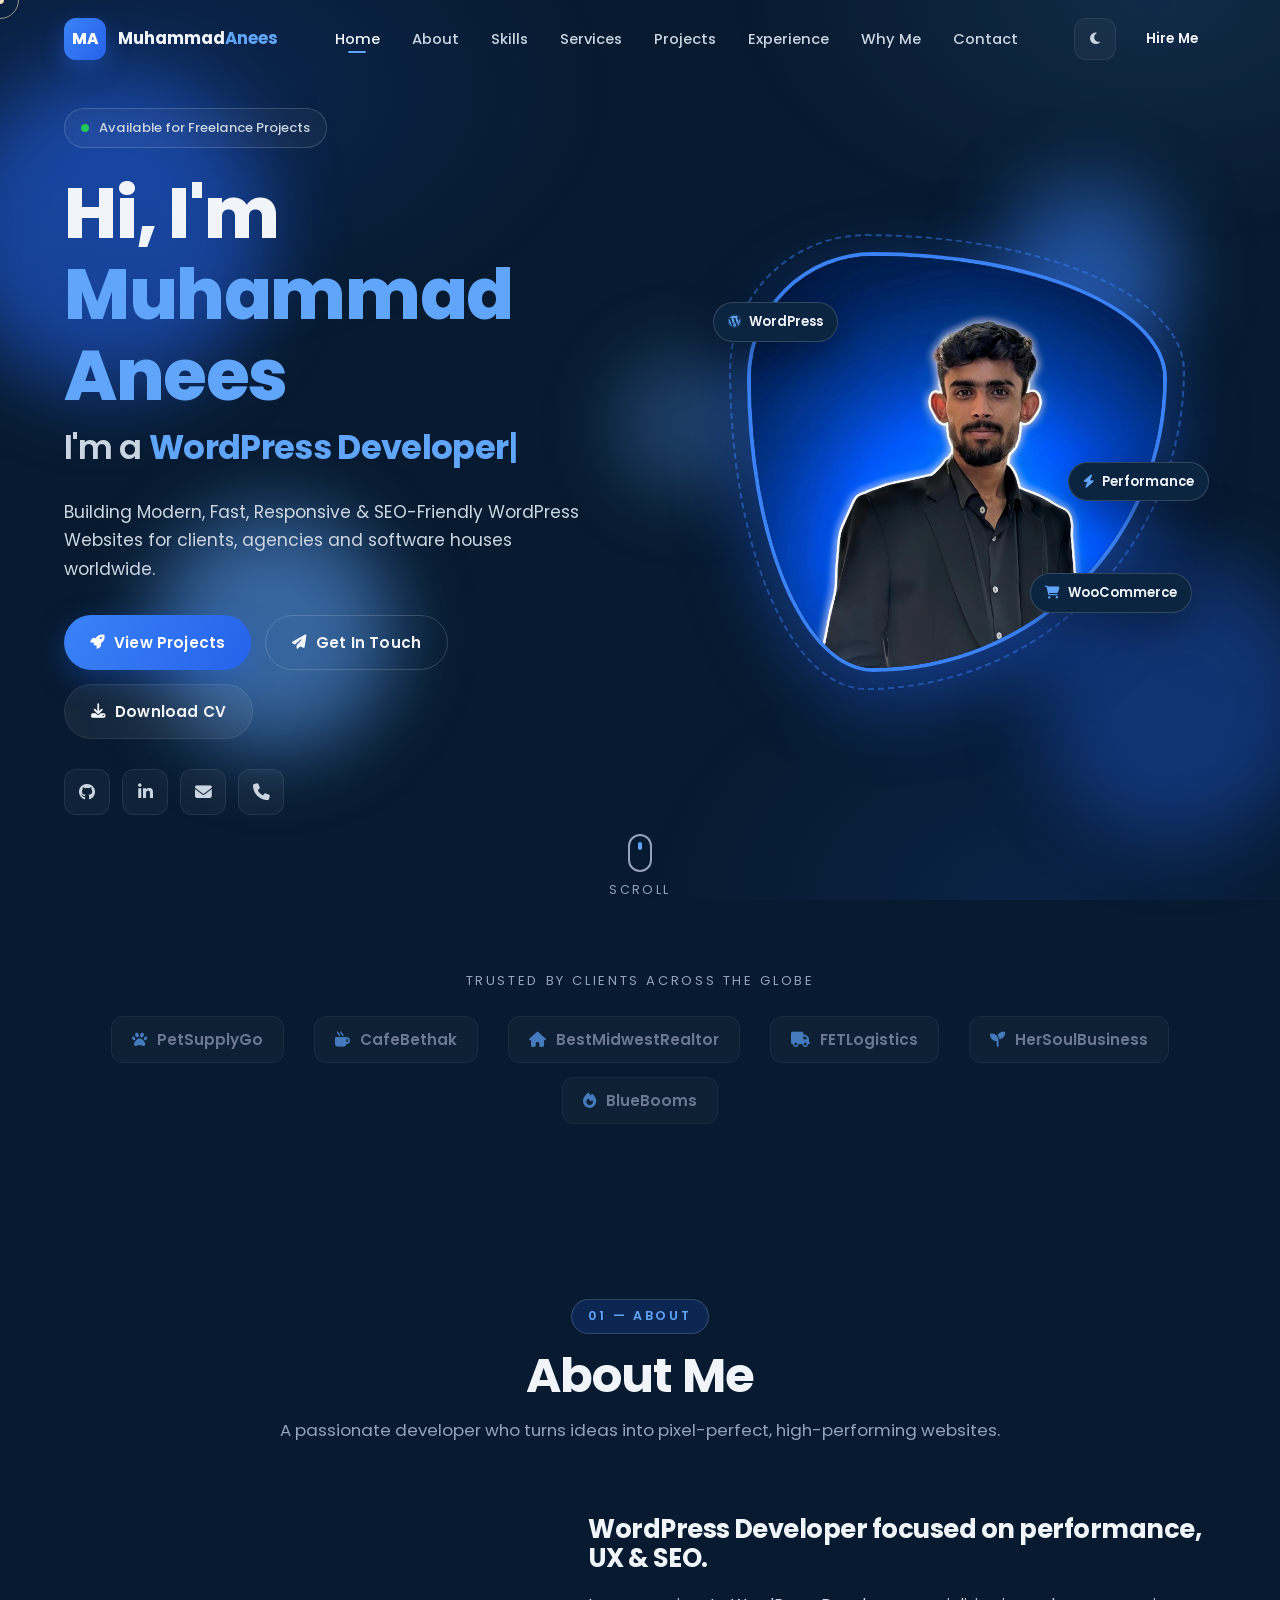
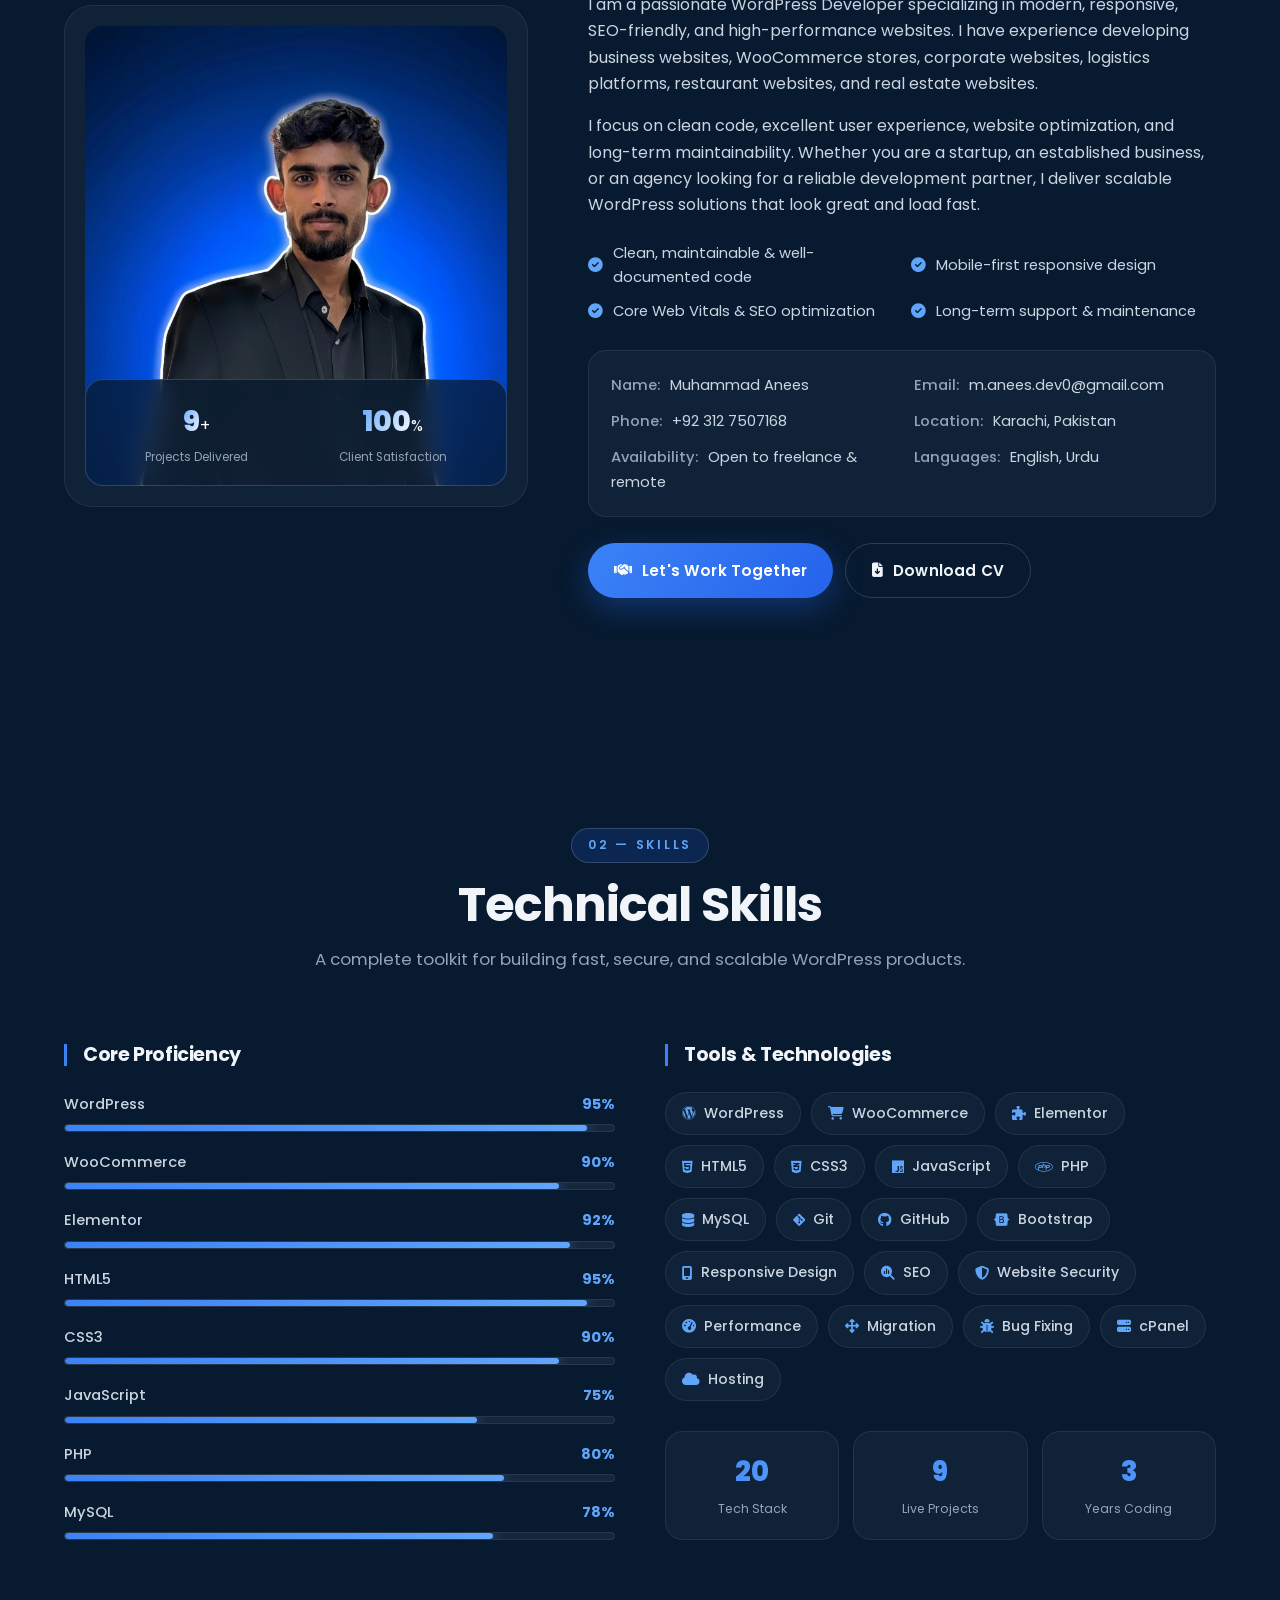
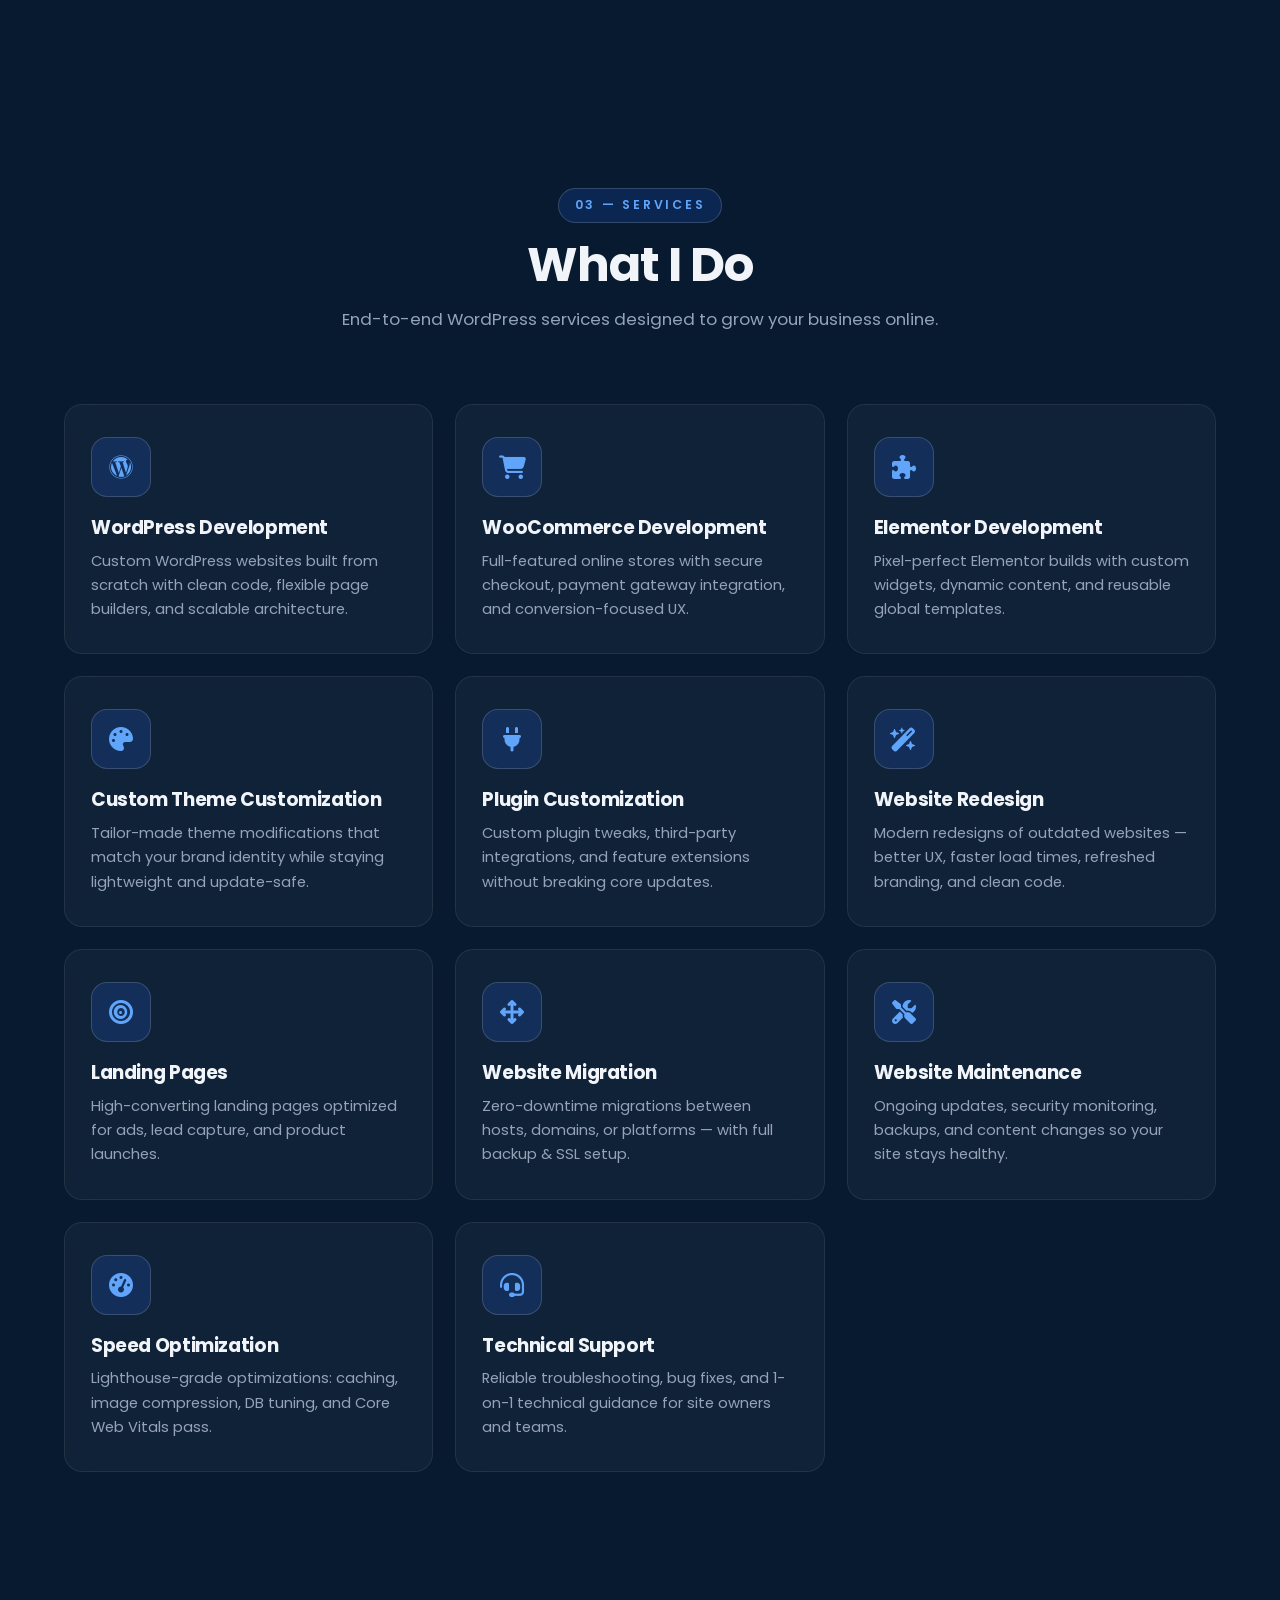
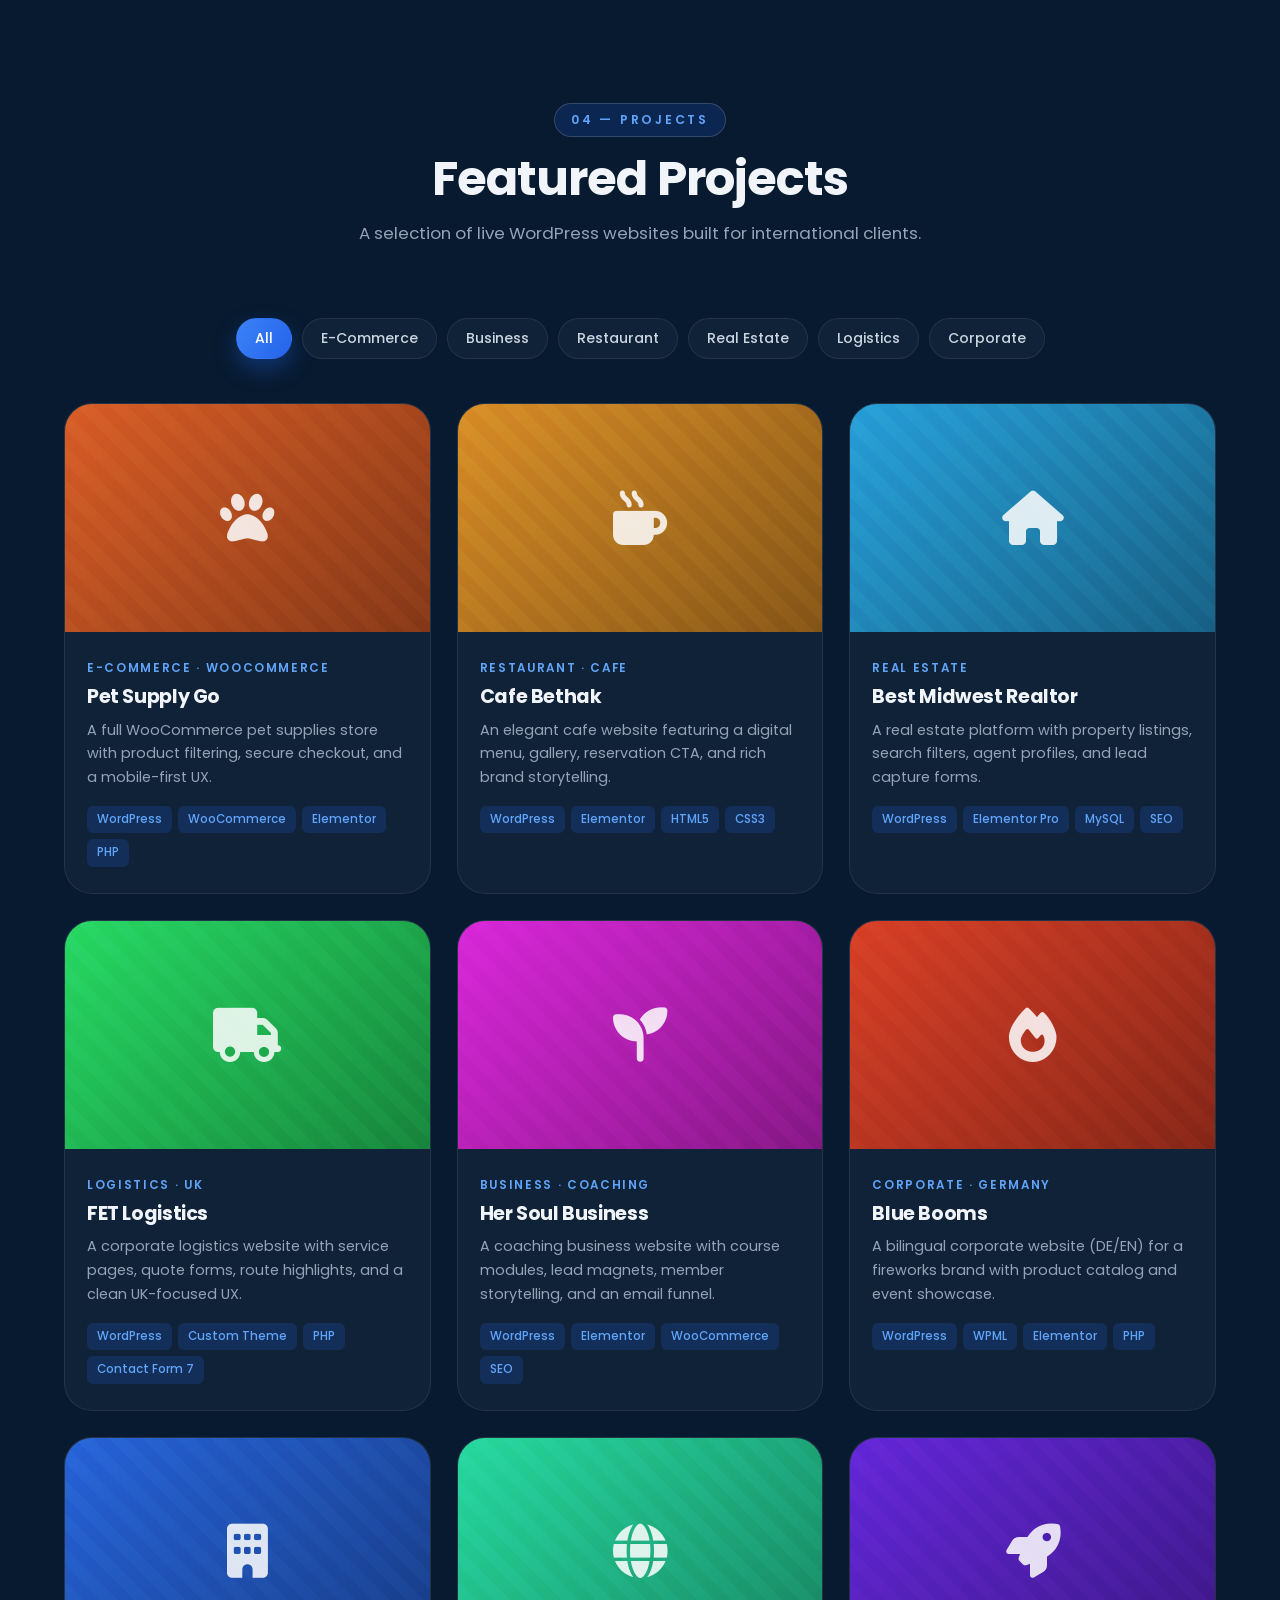
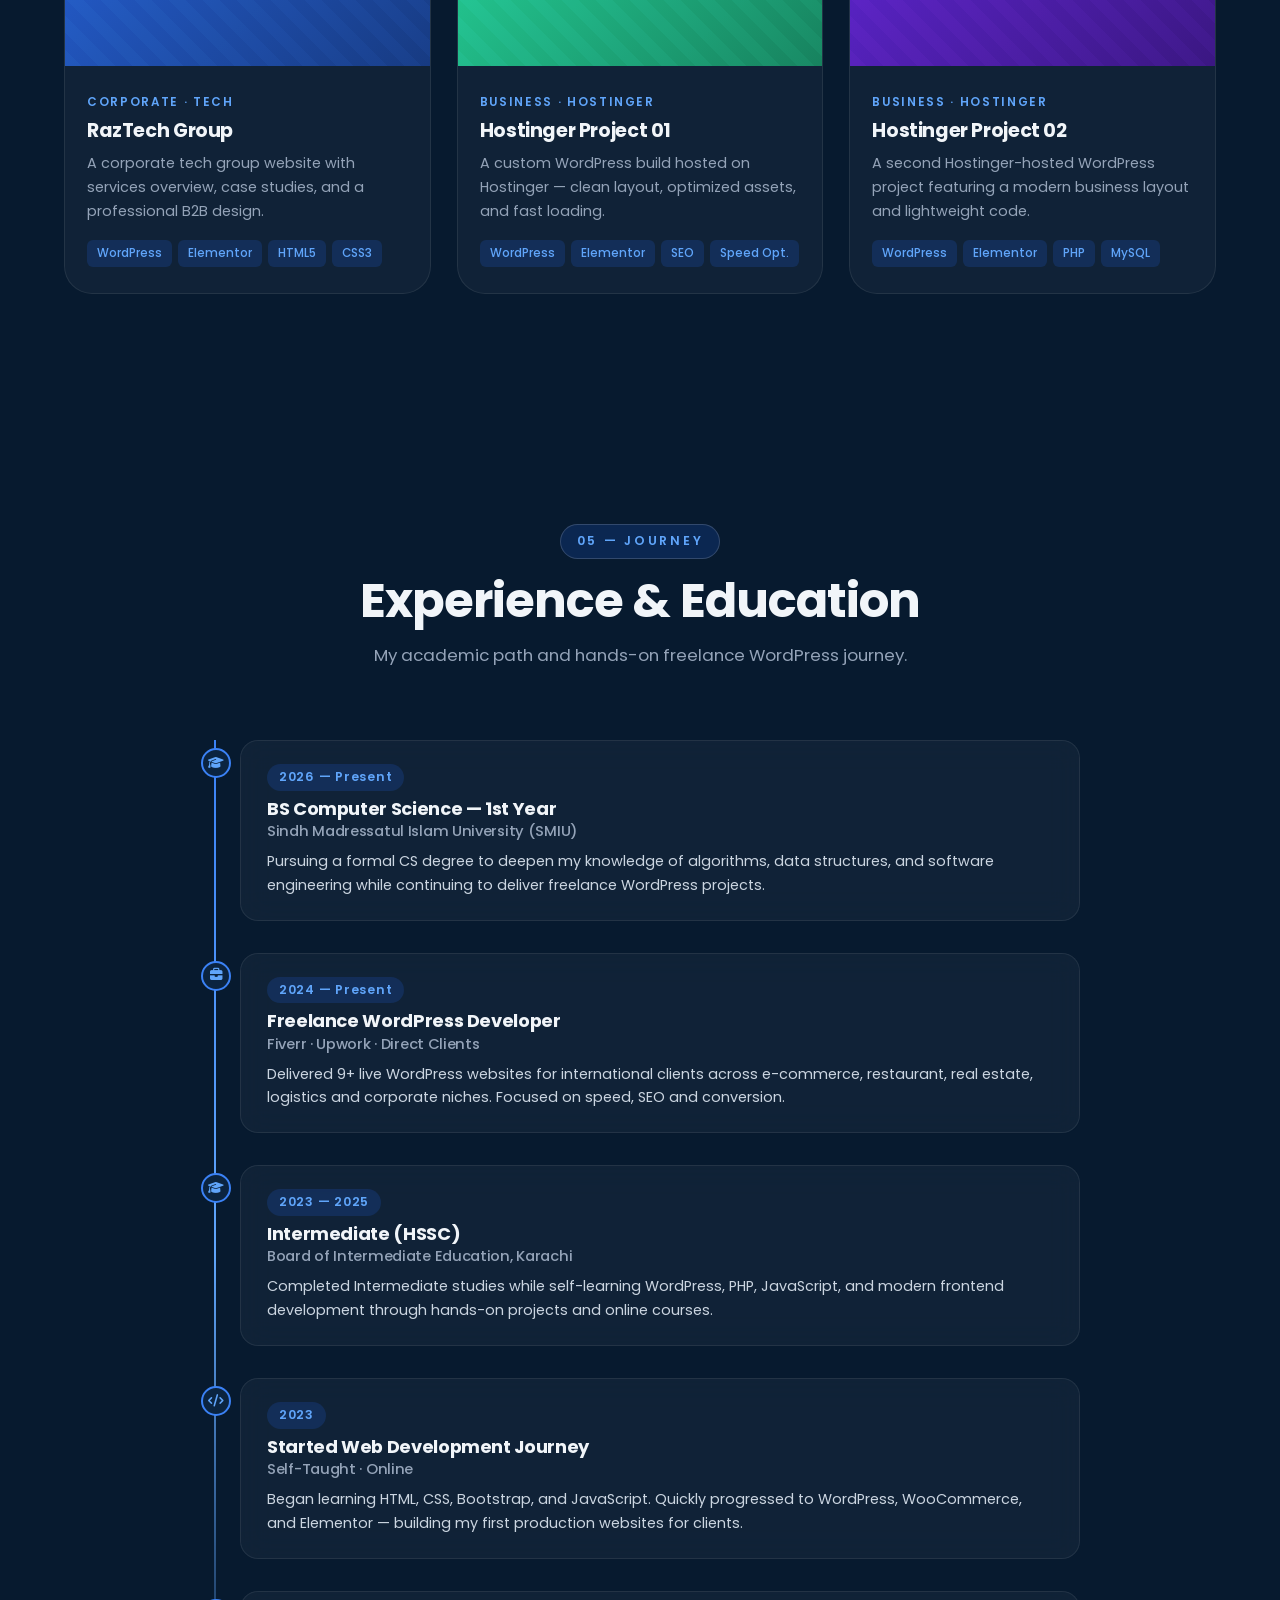
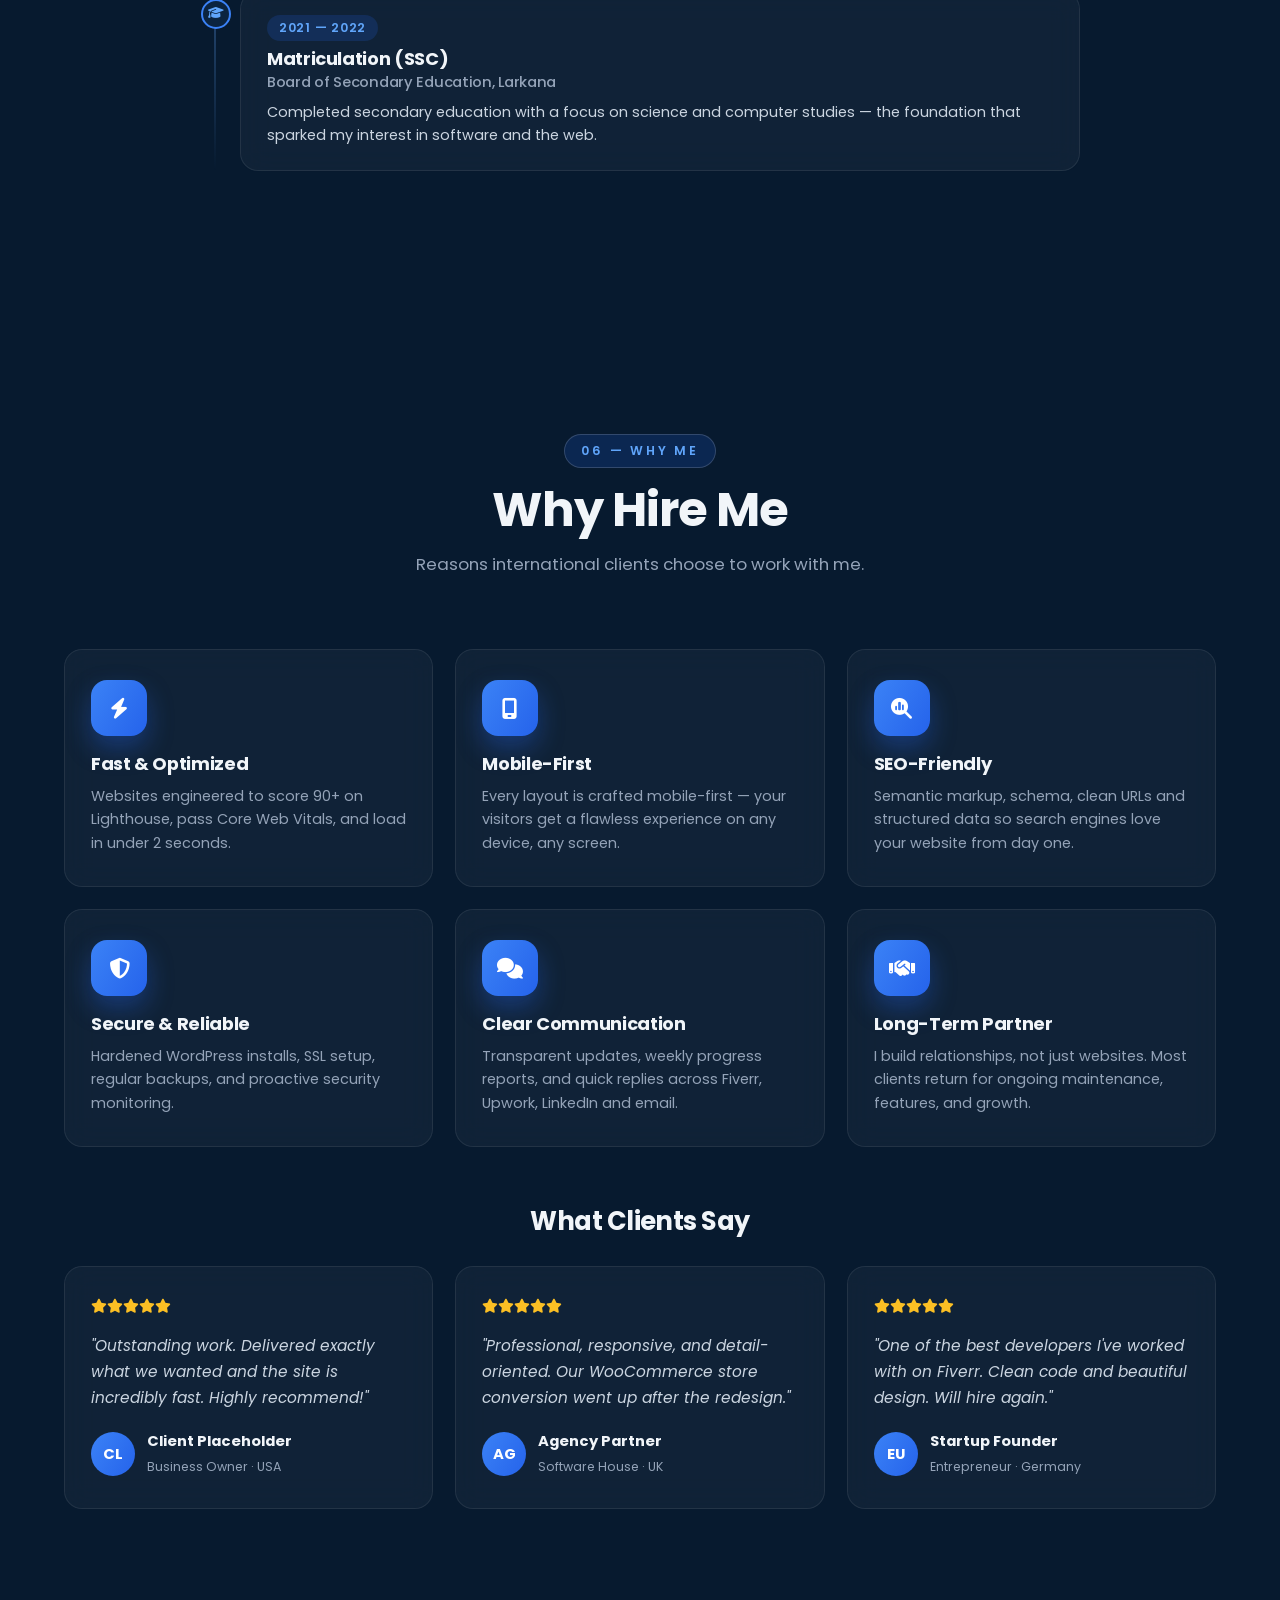
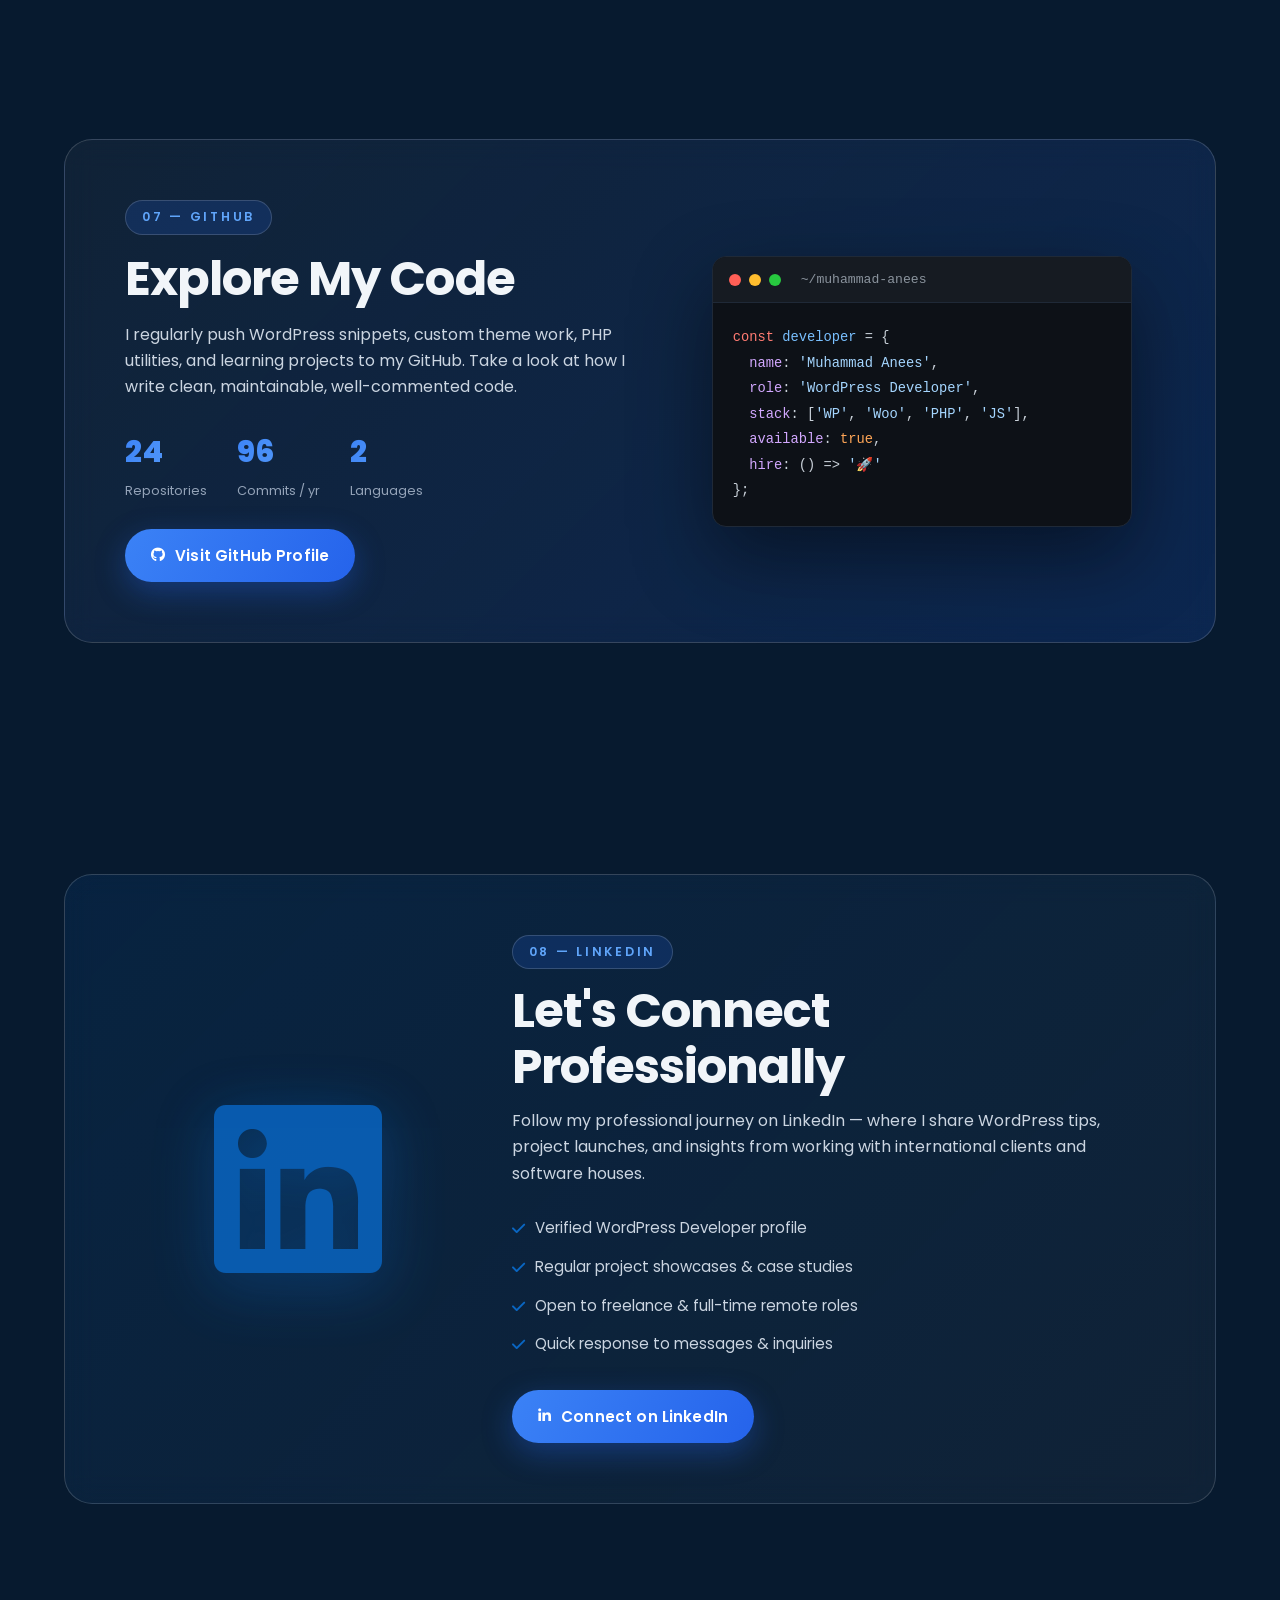
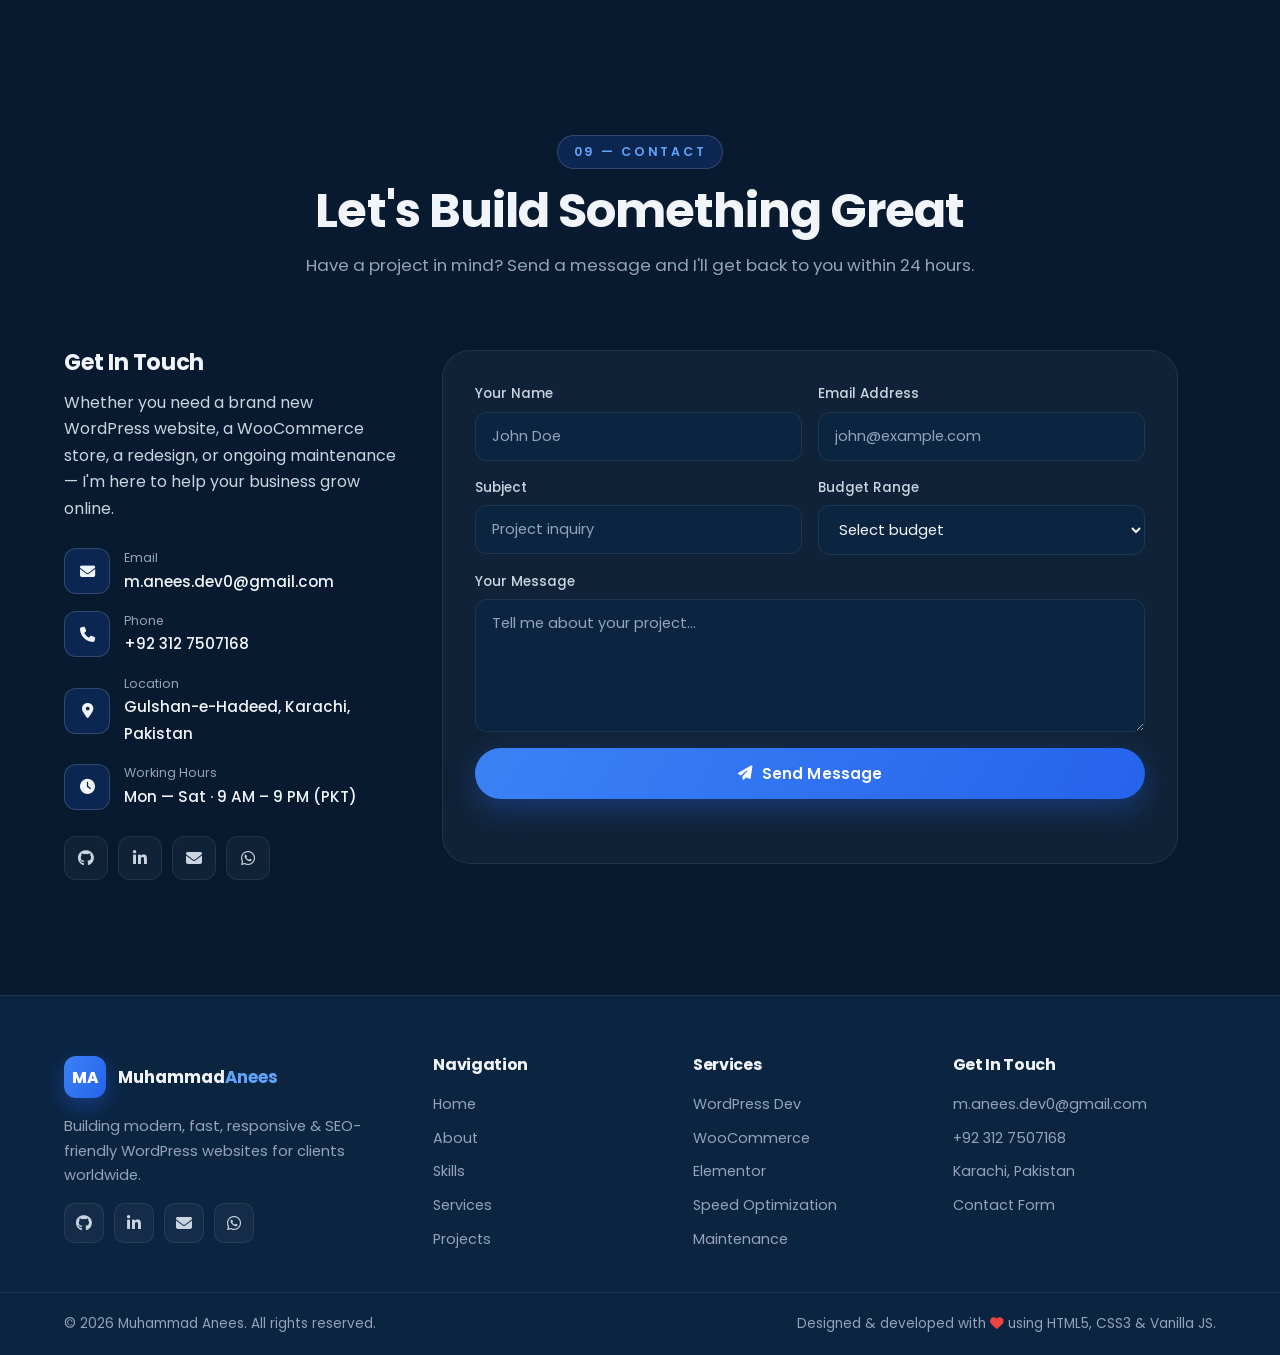
==== commit 54647484: "Restore original premium portfolio + add email + analytics - Original dark navy + royal blue palette" ====
--- a/index.html
+++ b/index.html
@@ -1,32 +1,12 @@
 <!DOCTYPE html>
-<html lang="en" data-theme="light">
+<html lang="en" data-theme="dark">
 <head>
     <meta charset="UTF-8">
     <meta name="viewport" content="width=device-width, initial-scale=1.0">
     <meta http-equiv="X-UA-Compatible" content="IE=edge">
 
     <!-- ===== Primary Meta Tags ===== -->
-    <title>Muhammad Anees | WordPress Developer & WooCommerce Specialist</title>
-    <meta name="title" content="Muhammad Anees | WordPress Developer & WooCommerce Specialist">
-    <meta name="description" content="Muhammad Anees — Passionate WordPress Developer building modern, fast, responsive and SEO-friendly WordPress websites, WooCommerce stores, and custom themes for international clients.">
-    <meta name="keywords" content="WordPress Developer, WooCommerce Developer, Elementor, Custom Theme, PHP, MySQL, Web Developer Pakistan, Muhammad Anees, Fiverr WordPress, Upwork WordPress">
-    <meta name="author" content="Muhammad Anees">
-    <meta name="robots" content="index, follow">
-    <meta name="theme-color" content="#fbfbfd">
-
-    <!-- ===== Open Graph / Facebook ===== -->
-    <meta property="og:type" content="website">
-    <meta property="og:url" content="https://muhammadanees.dev/">
-    <meta property="og:title" content="Muhammad Anees | WordPress Developer & WooCommerce Specialist">
-    <meta property="og:description" content="Building Modern, Fast, Responsive & SEO-Friendly WordPress Websites for international clients, agencies and software houses.">
-    <meta property="og:image" content="profile.jpeg">
-    <meta property="og:site_name" content="Muhammad Anees Portfolio">
-
-    <!-- ===== Twitter Card ===== -->
-    <meta name="twitter:card" content="summary_large_image">
-    <meta name="twitter:title" content="Muhammad Anees | WordPress Developer & WooCommerce Specialist">
-    <meta name="twitter:description" content="Building Modern, Fast, Responsive & SEO-Friendly WordPress Websites for international clients.">
-    <meta name="twitter:image" content="profile.jpeg">
+    <title>Muhammad Anees | WordPress Developer &amp; WooCommerce Specialist</title>
 
     <!-- ===== Google Analytics 4 ===== -->
     <script async src="https://www.googletagmanager.com/gtag/js?id=G-VJHN4VHHEB"></script>
@@ -39,6 +19,26 @@
 
     <!-- ===== Google Search Console verification ===== -->
     <meta name="google-site-verification" content="vXKIZqm4drD34RP_WarOXKgMt-WpRadcz6sx8eBZbQM" />
+    <meta name="title" content="Muhammad Anees | WordPress Developer & WooCommerce Specialist">
+    <meta name="description" content="Muhammad Anees — Passionate WordPress Developer building modern, fast, responsive and SEO-friendly WordPress websites, WooCommerce stores, and custom themes for international clients.">
+    <meta name="keywords" content="WordPress Developer, WooCommerce Developer, Elementor, Custom Theme, PHP, MySQL, Web Developer Pakistan, Muhammad Anees, Fiverr WordPress, Upwork WordPress">
+    <meta name="author" content="Muhammad Anees">
+    <meta name="robots" content="index, follow">
+    <meta name="theme-color" content="#071A2F">
+
+    <!-- ===== Open Graph / Facebook ===== -->
+    <meta property="og:type" content="website">
+    <meta property="og:url" content="https://muhammadanees.dev/">
+    <meta property="og:title" content="Muhammad Anees | WordPress Developer & WooCommerce Specialist">
+    <meta property="og:description" content="Building Modern, Fast, Responsive & SEO-Friendly WordPress Websites for international clients, agencies and software houses.">
+    <meta property="og:image" content="profile.jpeg">
+    <meta property="og:site_name" content="Muhammad Anees Portfolio">
+
+    <!-- ===== Twitter Card ===== -->
+    <meta name="twitter:card" content="summary_large_image">
+    <meta name="twitter:title" content="Muhammad Anees | WordPress Developer & WooCommerce Specialist">
+    <meta name="twitter:description" content="Building Modern, Fast, Responsive & SEO-Friendly WordPress Websites for international clients.">
+    <meta name="twitter:image" content="profile.jpeg">
 
     <!-- ===== Canonical ===== -->
     <link rel="canonical" href="https://muhammadanees.dev/">
@@ -46,10 +46,10 @@
     <!-- ===== Favicon ===== -->
     <link rel="icon" type="image/jpeg" href="profile.jpeg">
 
-    <!-- ===== Preconnect & Fonts (Inter) ===== -->
+    <!-- ===== Preconnect & Fonts ===== -->
     <link rel="preconnect" href="https://fonts.googleapis.com">
     <link rel="preconnect" href="https://fonts.gstatic.com" crossorigin>
-    <link href="https://fonts.googleapis.com/css2?family=Inter:wght@300;400;500;600;700;800;900&display=swap" rel="stylesheet">
+    <link href="https://fonts.googleapis.com/css2?family=Poppins:wght@300;400;500;600;700;800;900&display=swap" rel="stylesheet">
 
     <!-- ===== Font Awesome ===== -->
     <link rel="stylesheet" href="https://cdnjs.cloudflare.com/ajax/libs/font-awesome/6.5.1/css/all.min.css" referrerpolicy="no-referrer">
@@ -99,621 +99,877 @@
 </head>
 <body>
 
-    <!-- ===== Nav ===== -->
-    <nav class="nav" id="nav">
-        <div class="nav__inner">
+    <!-- ===== Loading Animation ===== -->
+    <div class="loader" id="loader" aria-hidden="true">
+        <div class="loader__inner">
+            <div class="loader__ring"></div>
+            <div class="loader__ring"></div>
+            <div class="loader__ring"></div>
+            <span class="loader__text">MA</span>
+        </div>
+    </div>
+
+    <!-- ===== Custom Cursor (desktop only) ===== -->
+    <div class="cursor" id="cursor"></div>
+    <div class="cursor-follower" id="cursorFollower"></div>
+
+    <!-- ===== Progress Bar ===== -->
+    <div class="scroll-progress" id="scrollProgress" aria-hidden="true"></div>
+
+    <!-- ===== Navbar ===== -->
+    <header class="navbar" id="navbar">
+        <nav class="nav container" aria-label="Primary navigation">
             <a href="#hero" class="nav__logo" aria-label="Muhammad Anees - Home">
-                Muhammad Anees
+                <span class="nav__logo-mark">MA</span>
+                <span class="nav__logo-text">Muhammad<span>Anees</span></span>
             </a>
+
             <ul class="nav__menu" id="navMenu">
+                <li><a href="#hero" class="nav__link active">Home</a></li>
                 <li><a href="#about" class="nav__link">About</a></li>
                 <li><a href="#skills" class="nav__link">Skills</a></li>
                 <li><a href="#services" class="nav__link">Services</a></li>
-                <li><a href="#projects" class="nav__link">Work</a></li>
-                <li><a href="#experience" class="nav__link">Journey</a></li>
+                <li><a href="#projects" class="nav__link">Projects</a></li>
+                <li><a href="#experience" class="nav__link">Experience</a></li>
+                <li><a href="#why-hire-me" class="nav__link">Why Me</a></li>
                 <li><a href="#contact" class="nav__link">Contact</a></li>
             </ul>
+
             <div class="nav__actions">
-                <button class="theme-toggle" id="themeToggle" aria-label="Toggle dark mode">
+                <button class="theme-toggle" id="themeToggle" aria-label="Toggle dark/light mode" title="Toggle theme">
                     <i class="fa-solid fa-moon"></i>
                     <i class="fa-solid fa-sun"></i>
                 </button>
-                <a href="#contact" class="btn btn--small btn--primary nav__cta">Hire Me</a>
+                <a href="#contact" class="btn btn--small nav__cta">Hire Me</a>
                 <button class="nav__toggle" id="navToggle" aria-label="Open menu" aria-expanded="false">
-                    <span></span><span></span>
+                    <span></span><span></span><span></span>
                 </button>
             </div>
-        </div>
-    </nav>
+        </nav>
+    </header>
 
     <main>
 
         <!-- ===== 1. HERO ===== -->
         <section class="hero section" id="hero">
-            <div class="container container--narrow">
-                <p class="hero__eyebrow reveal">WordPress Developer</p>
-                <h1 class="hero__title reveal" style="--i:1">
-                    Building modern,<br>fast, responsive<br>&amp; SEO-friendly websites.
-                </h1>
-                <p class="hero__lede reveal" style="--i:2">
-                    I'm Muhammad Anees — a WordPress Developer specialising in WooCommerce,
-                    Elementor, and high-performance websites for clients, agencies and software
-                    houses worldwide.
-                </p>
-                <div class="hero__cta reveal" style="--i:3">
-                    <a href="#projects" class="btn btn--primary">
-                        View Work <i class="fa-solid fa-arrow-right"></i>
-                    </a>
-                    <a href="#contact" class="btn btn--secondary">
-                        Get in Touch
-                    </a>
-                </div>
-                <div class="hero__socials reveal" style="--i:4">
-                    <a href="https://github.com/MuhammadAnees110" target="_blank" rel="noopener" aria-label="GitHub">
-                        <i class="fa-brands fa-github"></i>
-                    </a>
-                    <a href="https://www.linkedin.com/in/muhammadanees-dev/" target="_blank" rel="noopener" aria-label="LinkedIn">
-                        <i class="fa-brands fa-linkedin-in"></i>
-                    </a>
-                    <a href="mailto:m.anees.dev0@gmail.com" aria-label="Email">
-                        <i class="fa-solid fa-envelope"></i>
-                    </a>
-                    <a href="tel:+923127507168" aria-label="Phone">
-                        <i class="fa-solid fa-phone"></i>
-                    </a>
-                </div>
-            </div>
+            <div class="hero__bg" aria-hidden="true">
+                <span class="floating-shape shape-1"></span>
+                <span class="floating-shape shape-2"></span>
+                <span class="floating-shape shape-3"></span>
+                <span class="floating-shape shape-4"></span>
+                <span class="floating-shape shape-5"></span>
+            </div>
+
+            <div class="hero__grid container">
+                <div class="hero__content reveal">
+                    <span class="hero__badge">
+                        <span class="pulse-dot"></span> Available for Freelance Projects
+                    </span>
+                    <h1 class="hero__title">
+                        Hi, I'm <span class="text-gradient">Muhammad Anees</span>
+                    </h1>
+                    <h2 class="hero__role">
+                        I'm a <span class="typing" id="typing"></span><span class="cursor-blink">|</span>
+                    </h2>
+                    <p class="hero__tagline">
+                        Building Modern, Fast, Responsive &amp; SEO-Friendly WordPress Websites
+                        for clients, agencies and software houses worldwide.
+                    </p>
+
+                    <div class="hero__cta">
+                        <a href="#projects" class="btn btn--primary">
+                            <i class="fa-solid fa-rocket"></i> View Projects
+                        </a>
+                        <a href="#contact" class="btn btn--ghost">
+                            <i class="fa-solid fa-paper-plane"></i> Get In Touch
+                        </a>
+                        <a href="#" class="btn btn--soft" download>
+                            <i class="fa-solid fa-download"></i> Download CV
+                        </a>
+                    </div>
+
+                    <div class="hero__socials">
+                        <a href="https://github.com/MuhammadAnees110" target="_blank" rel="noopener" aria-label="GitHub">
+                            <i class="fa-brands fa-github"></i>
+                        </a>
+                        <a href="https://www.linkedin.com/in/muhammadanees-dev/" target="_blank" rel="noopener" aria-label="LinkedIn">
+                            <i class="fa-brands fa-linkedin-in"></i>
+                        </a>
+                        <a href="mailto:m.anees.dev0@gmail.com" aria-label="Email">
+                            <i class="fa-solid fa-envelope"></i>
+                        </a>
+                        <a href="tel:+923127507168" aria-label="Phone">
+                            <i class="fa-solid fa-phone"></i>
+                        </a>
+                    </div>
+                </div>
+
+                <div class="hero__visual reveal">
+                    <div class="hero__photo-wrap">
+                        <div class="hero__photo-ring"></div>
+                        <div class="hero__photo-glow"></div>
+                        <img src="profile.jpeg" alt="Muhammad Anees — WordPress Developer" class="hero__photo" width="420" height="420" fetchpriority="high">
+                        <span class="hero__chip hero__chip--1">
+                            <i class="fa-brands fa-wordpress"></i> WordPress
+                        </span>
+                        <span class="hero__chip hero__chip--2">
+                            <i class="fa-solid fa-cart-shopping"></i> WooCommerce
+                        </span>
+                        <span class="hero__chip hero__chip--3">
+                            <i class="fa-solid fa-bolt"></i> Performance
+                        </span>
+                    </div>
+                </div>
+            </div>
+
+            <a href="#about" class="hero__scroll" aria-label="Scroll to About">
+                <span class="mouse"><span class="wheel"></span></span>
+                <span class="hero__scroll-text">Scroll</span>
+            </a>
         </section>
 
-        <!-- ===== 2. ABOUT ===== -->
-        <section class="section" id="about">
-            <div class="container container--narrow">
-                <p class="eyebrow reveal">About</p>
-                <h2 class="headline reveal" style="--i:1">
-                    Clean code.<br>Excellent UX.<br>Long-term maintainability.
-                </h2>
-                <div class="prose reveal" style="--i:2">
-                    <p>
-                        I'm a passionate WordPress Developer specialising in modern, responsive, SEO-friendly,
-                        and high-performance websites. I've delivered business websites, WooCommerce stores,
-                        corporate platforms, logistics sites, restaurant menus, and real estate portals for
-                        international clients.
-                    </p>
-                    <p>
-                        My focus is on clean code, excellent user experience, website optimisation, and
-                        long-term maintainability. Whether you're a startup, an established business, or an
-                        agency looking for a reliable development partner, I deliver scalable WordPress
-                        solutions that look great and load fast.
-                    </p>
-                </div>
-
-                <ul class="bullet-list reveal" style="--i:3">
-                    <li>Clean, maintainable &amp; well-documented code</li>
-                    <li>Mobile-first responsive design</li>
-                    <li>Core Web Vitals &amp; SEO optimisation</li>
-                    <li>Long-term support &amp; maintenance</li>
-                </ul>
-
-                <div class="meta-grid reveal" style="--i:4">
-                    <div><span>Name</span>Muhammad Anees</div>
-                    <div><span>Email</span><a href="mailto:m.anees.dev0@gmail.com">m.anees.dev0@gmail.com</a></div>
-                    <div><span>Phone</span><a href="tel:+923127507168">+92 312 7507168</a></div>
-                    <div><span>Location</span>Karachi, Pakistan</div>
-                    <div><span>Availability</span>Open to freelance &amp; remote</div>
-                    <div><span>Languages</span>English, Urdu</div>
-                </div>
-
-                <div class="section__cta reveal" style="--i:5">
-                    <a href="#contact" class="btn btn--primary">
-                        Let's Work Together <i class="fa-solid fa-arrow-right"></i>
-                    </a>
-                    <a href="#" class="btn btn--ghost" download>
-                        Download CV
-                    </a>
+        <!-- ===== Client Logos Placeholder ===== -->
+        <section class="clients section" aria-label="Clients">
+            <div class="container">
+                <p class="clients__label">Trusted by clients across the globe</p>
+                <div class="clients__logos">
+                    <div class="client-logo"><i class="fa-solid fa-paw"></i> PetSupplyGo</div>
+                    <div class="client-logo"><i class="fa-solid fa-mug-hot"></i> CafeBethak</div>
+                    <div class="client-logo"><i class="fa-solid fa-house"></i> BestMidwestRealtor</div>
+                    <div class="client-logo"><i class="fa-solid fa-truck"></i> FETLogistics</div>
+                    <div class="client-logo"><i class="fa-solid fa-seedling"></i> HerSoulBusiness</div>
+                    <div class="client-logo"><i class="fa-solid fa-fire"></i> BlueBooms</div>
                 </div>
             </div>
         </section>
 
+        <!-- ===== 2. ABOUT ME ===== -->
+        <section class="about section" id="about">
+            <div class="container">
+                <div class="section-head reveal">
+                    <span class="section-head__eyebrow">01 — About</span>
+                    <h2 class="section-head__title">About Me</h2>
+                    <p class="section-head__subtitle">A passionate developer who turns ideas into pixel-perfect, high-performing websites.</p>
+                </div>
+
+                <div class="about__grid">
+                    <div class="about__visual reveal">
+                        <div class="about__card glass">
+                            <img src="profile.jpeg" alt="Muhammad Anees portrait" class="about__photo" loading="lazy" width="380" height="460">
+                            <div class="about__stats">
+                                <div class="about__stat">
+                                    <span class="counter" data-target="9">0</span><span>+</span>
+                                    <small>Projects Delivered</small>
+                                </div>
+                                <div class="about__stat">
+                                    <span class="counter" data-target="100">0</span><span>%</span>
+                                    <small>Client Satisfaction</small>
+                                </div>
+                            </div>
+                        </div>
+                    </div>
+
+                    <div class="about__content reveal">
+                        <h3 class="about__title">WordPress Developer focused on performance, UX &amp; SEO.</h3>
+                        <p>
+                            I am a passionate WordPress Developer specializing in modern, responsive, SEO-friendly,
+                            and high-performance websites. I have experience developing business websites, WooCommerce stores,
+                            corporate websites, logistics platforms, restaurant websites, and real estate websites.
+                        </p>
+                        <p>
+                            I focus on clean code, excellent user experience, website optimization, and long-term
+                            maintainability. Whether you are a startup, an established business, or an agency looking
+                            for a reliable development partner, I deliver scalable WordPress solutions that look great
+                            and load fast.
+                        </p>
+
+                        <ul class="about__list">
+                            <li><i class="fa-solid fa-circle-check"></i> Clean, maintainable &amp; well-documented code</li>
+                            <li><i class="fa-solid fa-circle-check"></i> Mobile-first responsive design</li>
+                            <li><i class="fa-solid fa-circle-check"></i> Core Web Vitals &amp; SEO optimization</li>
+                            <li><i class="fa-solid fa-circle-check"></i> Long-term support &amp; maintenance</li>
+                        </ul>
+
+                        <div class="about__meta">
+                            <div><span>Name:</span> Muhammad Anees</div>
+                            <div><span>Email:</span> m.anees.dev0@gmail.com</div>
+                            <div><span>Phone:</span> +92 312 7507168</div>
+                            <div><span>Location:</span> Karachi, Pakistan</div>
+                            <div><span>Availability:</span> Open to freelance &amp; remote</div>
+                            <div><span>Languages:</span> English, Urdu</div>
+                        </div>
+
+                        <div class="about__cta">
+                            <a href="#contact" class="btn btn--primary">
+                                <i class="fa-solid fa-handshake"></i> Let's Work Together
+                            </a>
+                            <a href="#" class="btn btn--ghost" download>
+                                <i class="fa-solid fa-file-arrow-down"></i> Download CV
+                            </a>
+                        </div>
+                    </div>
+                </div>
+            </div>
+        </section>
+
         <!-- ===== 3. SKILLS ===== -->
-        <section class="section section--bordered" id="skills">
-            <div class="container container--narrow">
-                <p class="eyebrow reveal">Skills</p>
-                <h2 class="headline reveal" style="--i:1">
-                    A complete toolkit<br>for the modern web.
-                </h2>
-
-                <div class="skill-list reveal" style="--i:2">
-                    <div class="skill-row">
-                        <span class="skill-row__name">WordPress</span>
-                        <span class="skill-row__bar" data-progress="95"></span>
-                        <span class="skill-row__pct">95%</span>
-                    </div>
-                    <div class="skill-row">
-                        <span class="skill-row__name">WooCommerce</span>
-                        <span class="skill-row__bar" data-progress="90"></span>
-                        <span class="skill-row__pct">90%</span>
-                    </div>
-                    <div class="skill-row">
-                        <span class="skill-row__name">Elementor</span>
-                        <span class="skill-row__bar" data-progress="92"></span>
-                        <span class="skill-row__pct">92%</span>
-                    </div>
-                    <div class="skill-row">
-                        <span class="skill-row__name">HTML5</span>
-                        <span class="skill-row__bar" data-progress="95"></span>
-                        <span class="skill-row__pct">95%</span>
-                    </div>
-                    <div class="skill-row">
-                        <span class="skill-row__name">CSS3</span>
-                        <span class="skill-row__bar" data-progress="90"></span>
-                        <span class="skill-row__pct">90%</span>
-                    </div>
-                    <div class="skill-row">
-                        <span class="skill-row__name">JavaScript</span>
-                        <span class="skill-row__bar" data-progress="75"></span>
-                        <span class="skill-row__pct">75%</span>
-                    </div>
-                    <div class="skill-row">
-                        <span class="skill-row__name">PHP</span>
-                        <span class="skill-row__bar" data-progress="80"></span>
-                        <span class="skill-row__pct">80%</span>
-                    </div>
-                    <div class="skill-row">
-                        <span class="skill-row__name">MySQL</span>
-                        <span class="skill-row__bar" data-progress="78"></span>
-                        <span class="skill-row__pct">78%</span>
-                    </div>
-                </div>
-
-                <div class="chip-cloud reveal" style="--i:3">
-                    <span>WordPress</span>
-                    <span>WooCommerce</span>
-                    <span>Elementor</span>
-                    <span>HTML5</span>
-                    <span>CSS3</span>
-                    <span>JavaScript</span>
-                    <span>PHP</span>
-                    <span>MySQL</span>
-                    <span>Git</span>
-                    <span>GitHub</span>
-                    <span>Bootstrap</span>
-                    <span>Responsive Design</span>
-                    <span>SEO</span>
-                    <span>Website Security</span>
-                    <span>Website Performance</span>
-                    <span>Website Migration</span>
-                    <span>Bug Fixing</span>
-                    <span>cPanel</span>
-                    <span>Hosting</span>
+        <section class="skills section" id="skills">
+            <div class="container">
+                <div class="section-head reveal">
+                    <span class="section-head__eyebrow">02 — Skills</span>
+                    <h2 class="section-head__title">Technical Skills</h2>
+                    <p class="section-head__subtitle">A complete toolkit for building fast, secure, and scalable WordPress products.</p>
+                </div>
+
+                <div class="skills__grid">
+                    <div class="skills__progress reveal">
+                        <h3 class="skills__subtitle">Core Proficiency</h3>
+
+                        <div class="skill-bar">
+                            <div class="skill-bar__head"><span>WordPress</span><span>95%</span></div>
+                            <div class="skill-bar__track"><div class="skill-bar__fill" data-progress="95"></div></div>
+                        </div>
+                        <div class="skill-bar">
+                            <div class="skill-bar__head"><span>WooCommerce</span><span>90%</span></div>
+                            <div class="skill-bar__track"><div class="skill-bar__fill" data-progress="90"></div></div>
+                        </div>
+                        <div class="skill-bar">
+                            <div class="skill-bar__head"><span>Elementor</span><span>92%</span></div>
+                            <div class="skill-bar__track"><div class="skill-bar__fill" data-progress="92"></div></div>
+                        </div>
+                        <div class="skill-bar">
+                            <div class="skill-bar__head"><span>HTML5</span><span>95%</span></div>
+                            <div class="skill-bar__track"><div class="skill-bar__fill" data-progress="95"></div></div>
+                        </div>
+                        <div class="skill-bar">
+                            <div class="skill-bar__head"><span>CSS3</span><span>90%</span></div>
+                            <div class="skill-bar__track"><div class="skill-bar__fill" data-progress="90"></div></div>
+                        </div>
+                        <div class="skill-bar">
+                            <div class="skill-bar__head"><span>JavaScript</span><span>75%</span></div>
+                            <div class="skill-bar__track"><div class="skill-bar__fill" data-progress="75"></div></div>
+                        </div>
+                        <div class="skill-bar">
+                            <div class="skill-bar__head"><span>PHP</span><span>80%</span></div>
+                            <div class="skill-bar__track"><div class="skill-bar__fill" data-progress="80"></div></div>
+                        </div>
+                        <div class="skill-bar">
+                            <div class="skill-bar__head"><span>MySQL</span><span>78%</span></div>
+                            <div class="skill-bar__track"><div class="skill-bar__fill" data-progress="78"></div></div>
+                        </div>
+                    </div>
+
+                    <div class="skills__chips reveal">
+                        <h3 class="skills__subtitle">Tools &amp; Technologies</h3>
+                        <div class="chip-cloud">
+                            <span class="chip"><i class="fa-brands fa-wordpress"></i> WordPress</span>
+                            <span class="chip"><i class="fa-solid fa-cart-shopping"></i> WooCommerce</span>
+                            <span class="chip"><i class="fa-solid fa-puzzle-piece"></i> Elementor</span>
+                            <span class="chip"><i class="fa-brands fa-html5"></i> HTML5</span>
+                            <span class="chip"><i class="fa-brands fa-css3-alt"></i> CSS3</span>
+                            <span class="chip"><i class="fa-brands fa-js"></i> JavaScript</span>
+                            <span class="chip"><i class="fa-brands fa-php"></i> PHP</span>
+                            <span class="chip"><i class="fa-solid fa-database"></i> MySQL</span>
+                            <span class="chip"><i class="fa-brands fa-git-alt"></i> Git</span>
+                            <span class="chip"><i class="fa-brands fa-github"></i> GitHub</span>
+                            <span class="chip"><i class="fa-brands fa-bootstrap"></i> Bootstrap</span>
+                            <span class="chip"><i class="fa-solid fa-mobile-screen"></i> Responsive Design</span>
+                            <span class="chip"><i class="fa-solid fa-magnifying-glass-chart"></i> SEO</span>
+                            <span class="chip"><i class="fa-solid fa-shield-halved"></i> Website Security</span>
+                            <span class="chip"><i class="fa-solid fa-gauge-high"></i> Performance</span>
+                            <span class="chip"><i class="fa-solid fa-arrows-up-down-left-right"></i> Migration</span>
+                            <span class="chip"><i class="fa-solid fa-bug"></i> Bug Fixing</span>
+                            <span class="chip"><i class="fa-solid fa-server"></i> cPanel</span>
+                            <span class="chip"><i class="fa-solid fa-cloud"></i> Hosting</span>
+                        </div>
+
+                        <div class="skills__stats">
+                            <div class="skill-stat">
+                                <span class="counter" data-target="20">0</span><small>Tech Stack</small>
+                            </div>
+                            <div class="skill-stat">
+                                <span class="counter" data-target="9">0</span><small>Live Projects</small>
+                            </div>
+                            <div class="skill-stat">
+                                <span class="counter" data-target="3">0</span><small>Years Coding</small>
+                            </div>
+                        </div>
+                    </div>
                 </div>
             </div>
         </section>
 
         <!-- ===== 4. SERVICES ===== -->
-        <section class="section" id="services">
-            <div class="container container--narrow">
-                <p class="eyebrow reveal">Services</p>
-                <h2 class="headline reveal" style="--i:1">
-                    What I do.
-                </h2>
-                <p class="lede reveal" style="--i:2">
-                    End-to-end WordPress services designed to grow your business online.
-                </p>
-
-                <ul class="service-list reveal" style="--i:3">
-                    <li class="service-row">
-                        <span class="service-row__num">01</span>
-                        <div class="service-row__body">
-                            <h3>WordPress Development</h3>
-                            <p>Custom WordPress websites built from scratch with clean code, flexible page builders, and scalable architecture.</p>
-                        </div>
-                        <i class="fa-brands fa-wordpress service-row__ic"></i>
-                    </li>
-                    <li class="service-row">
-                        <span class="service-row__num">02</span>
-                        <div class="service-row__body">
-                            <h3>WooCommerce Development</h3>
-                            <p>Full-featured online stores with secure checkout, payment gateway integration, and conversion-focused UX.</p>
-                        </div>
-                        <i class="fa-solid fa-cart-shopping service-row__ic"></i>
-                    </li>
-                    <li class="service-row">
-                        <span class="service-row__num">03</span>
-                        <div class="service-row__body">
-                            <h3>Elementor Development</h3>
-                            <p>Pixel-perfect Elementor builds with custom widgets, dynamic content, and reusable global templates.</p>
-                        </div>
-                        <i class="fa-solid fa-puzzle-piece service-row__ic"></i>
-                    </li>
-                    <li class="service-row">
-                        <span class="service-row__num">04</span>
-                        <div class="service-row__body">
-                            <h3>Custom Theme Customization</h3>
-                            <p>Tailor-made theme modifications that match your brand identity while staying lightweight and update-safe.</p>
-                        </div>
-                        <i class="fa-solid fa-palette service-row__ic"></i>
-                    </li>
-                    <li class="service-row">
-                        <span class="service-row__num">05</span>
-                        <div class="service-row__body">
-                            <h3>Plugin Customization</h3>
-                            <p>Custom plugin tweaks, third-party integrations, and feature extensions without breaking core updates.</p>
-                        </div>
-                        <i class="fa-solid fa-plug service-row__ic"></i>
-                    </li>
-                    <li class="service-row">
-                        <span class="service-row__num">06</span>
-                        <div class="service-row__body">
-                            <h3>Website Redesign</h3>
-                            <p>Modern redesigns of outdated websites — better UX, faster load times, refreshed branding, and clean code.</p>
-                        </div>
-                        <i class="fa-solid fa-wand-magic-sparkles service-row__ic"></i>
-                    </li>
-                    <li class="service-row">
-                        <span class="service-row__num">07</span>
-                        <div class="service-row__body">
-                            <h3>Landing Pages</h3>
-                            <p>High-converting landing pages optimised for ads, lead capture, and product launches.</p>
-                        </div>
-                        <i class="fa-solid fa-bullseye service-row__ic"></i>
-                    </li>
-                    <li class="service-row">
-                        <span class="service-row__num">08</span>
-                        <div class="service-row__body">
-                            <h3>Website Migration</h3>
-                            <p>Zero-downtime migrations between hosts, domains, or platforms — with full backup &amp; SSL setup.</p>
-                        </div>
-                        <i class="fa-solid fa-arrows-up-down-left-right service-row__ic"></i>
-                    </li>
-                    <li class="service-row">
-                        <span class="service-row__num">09</span>
-                        <div class="service-row__body">
-                            <h3>Website Maintenance</h3>
-                            <p>Ongoing updates, security monitoring, backups, and content changes so your site stays healthy.</p>
-                        </div>
-                        <i class="fa-solid fa-screwdriver-wrench service-row__ic"></i>
-                    </li>
-                    <li class="service-row">
-                        <span class="service-row__num">10</span>
-                        <div class="service-row__body">
-                            <h3>Speed Optimisation</h3>
-                            <p>Lighthouse-grade optimisations: caching, image compression, DB tuning, and Core Web Vitals pass.</p>
-                        </div>
-                        <i class="fa-solid fa-gauge-high service-row__ic"></i>
-                    </li>
-                    <li class="service-row">
-                        <span class="service-row__num">11</span>
-                        <div class="service-row__body">
-                            <h3>Technical Support</h3>
-                            <p>Reliable troubleshooting, bug fixes, and 1-on-1 technical guidance for site owners and teams.</p>
-                        </div>
-                        <i class="fa-solid fa-headset service-row__ic"></i>
-                    </li>
-                </ul>
+        <section class="services section" id="services">
+            <div class="container">
+                <div class="section-head reveal">
+                    <span class="section-head__eyebrow">03 — Services</span>
+                    <h2 class="section-head__title">What I Do</h2>
+                    <p class="section-head__subtitle">End-to-end WordPress services designed to grow your business online.</p>
+                </div>
+
+                <div class="services__grid">
+                    <article class="service-card glass reveal">
+                        <div class="service-card__icon"><i class="fa-brands fa-wordpress"></i></div>
+                        <h3>WordPress Development</h3>
+                        <p>Custom WordPress websites built from scratch with clean code, flexible page builders, and scalable architecture.</p>
+                    </article>
+                    <article class="service-card glass reveal">
+                        <div class="service-card__icon"><i class="fa-solid fa-cart-shopping"></i></div>
+                        <h3>WooCommerce Development</h3>
+                        <p>Full-featured online stores with secure checkout, payment gateway integration, and conversion-focused UX.</p>
+                    </article>
+                    <article class="service-card glass reveal">
+                        <div class="service-card__icon"><i class="fa-solid fa-puzzle-piece"></i></div>
+                        <h3>Elementor Development</h3>
+                        <p>Pixel-perfect Elementor builds with custom widgets, dynamic content, and reusable global templates.</p>
+                    </article>
+                    <article class="service-card glass reveal">
+                        <div class="service-card__icon"><i class="fa-solid fa-palette"></i></div>
+                        <h3>Custom Theme Customization</h3>
+                        <p>Tailor-made theme modifications that match your brand identity while staying lightweight and update-safe.</p>
+                    </article>
+                    <article class="service-card glass reveal">
+                        <div class="service-card__icon"><i class="fa-solid fa-plug"></i></div>
+                        <h3>Plugin Customization</h3>
+                        <p>Custom plugin tweaks, third-party integrations, and feature extensions without breaking core updates.</p>
+                    </article>
+                    <article class="service-card glass reveal">
+                        <div class="service-card__icon"><i class="fa-solid fa-wand-magic-sparkles"></i></div>
+                        <h3>Website Redesign</h3>
+                        <p>Modern redesigns of outdated websites — better UX, faster load times, refreshed branding, and clean code.</p>
+                    </article>
+                    <article class="service-card glass reveal">
+                        <div class="service-card__icon"><i class="fa-solid fa-bullseye"></i></div>
+                        <h3>Landing Pages</h3>
+                        <p>High-converting landing pages optimized for ads, lead capture, and product launches.</p>
+                    </article>
+                    <article class="service-card glass reveal">
+                        <div class="service-card__icon"><i class="fa-solid fa-arrows-up-down-left-right"></i></div>
+                        <h3>Website Migration</h3>
+                        <p>Zero-downtime migrations between hosts, domains, or platforms — with full backup &amp; SSL setup.</p>
+                    </article>
+                    <article class="service-card glass reveal">
+                        <div class="service-card__icon"><i class="fa-solid fa-screwdriver-wrench"></i></div>
+                        <h3>Website Maintenance</h3>
+                        <p>Ongoing updates, security monitoring, backups, and content changes so your site stays healthy.</p>
+                    </article>
+                    <article class="service-card glass reveal">
+                        <div class="service-card__icon"><i class="fa-solid fa-gauge-high"></i></div>
+                        <h3>Speed Optimization</h3>
+                        <p>Lighthouse-grade optimizations: caching, image compression, DB tuning, and Core Web Vitals pass.</p>
+                    </article>
+                    <article class="service-card glass reveal">
+                        <div class="service-card__icon"><i class="fa-solid fa-headset"></i></div>
+                        <h3>Technical Support</h3>
+                        <p>Reliable troubleshooting, bug fixes, and 1-on-1 technical guidance for site owners and teams.</p>
+                    </article>
+                </div>
             </div>
         </section>
 
-        <!-- ===== 5. PROJECTS (sticky pinned, crossfading) ===== -->
-        <section class="section section--projects" id="projects">
-            <div class="container container--narrow">
-                <p class="eyebrow reveal">Work</p>
-                <h2 class="headline reveal" style="--i:1">
-                    Selected projects.
-                </h2>
-                <p class="lede reveal" style="--i:2">
-                    A few of the WordPress websites I've shipped for international clients.
-                </p>
-            </div>
-
-            <!-- Sticky pinned showcase -->
-            <div class="showcase" id="showcase">
-                <div class="showcase__visual">
-                    <div class="showcase__viewport">
-                        <div class="showcase__stage" id="showcaseStage">
-                            <div class="showcase__panel" data-project="pet">
+        <!-- ===== 5. FEATURED PROJECTS ===== -->
+        <section class="projects section" id="projects">
+            <div class="container">
+                <div class="section-head reveal">
+                    <span class="section-head__eyebrow">04 — Projects</span>
+                    <h2 class="section-head__title">Featured Projects</h2>
+                    <p class="section-head__subtitle">A selection of live WordPress websites built for international clients.</p>
+                </div>
+
+                <div class="projects__filters reveal">
+                    <button class="filter-btn active" data-filter="all">All</button>
+                    <button class="filter-btn" data-filter="ecommerce">E-Commerce</button>
+                    <button class="filter-btn" data-filter="business">Business</button>
+                    <button class="filter-btn" data-filter="restaurant">Restaurant</button>
+                    <button class="filter-btn" data-filter="realestate">Real Estate</button>
+                    <button class="filter-btn" data-filter="logistics">Logistics</button>
+                    <button class="filter-btn" data-filter="corporate">Corporate</button>
+                </div>
+
+                <div class="projects__grid" id="projectsGrid">
+
+                    <article class="project-card reveal" data-category="ecommerce">
+                        <div class="project-card__media">
+                            <div class="project-card__placeholder" style="--hue:18">
                                 <i class="fa-solid fa-paw"></i>
-                                <span class="showcase__panel-label">Pet Supply Go</span>
-                            </div>
-                            <div class="showcase__panel" data-project="cafe">
+                            </div>
+                            <div class="project-card__overlay">
+                                <a href="https://petsupplygo.com/" target="_blank" rel="noopener" class="btn btn--primary btn--sm">
+                                    <i class="fa-solid fa-arrow-up-right-from-square"></i> Live Website
+                                </a>
+                            </div>
+                        </div>
+                        <div class="project-card__body">
+                            <span class="project-card__cat">E-Commerce · WooCommerce</span>
+                            <h3>Pet Supply Go</h3>
+                            <p>A full WooCommerce pet supplies store with product filtering, secure checkout, and a mobile-first UX.</p>
+                            <div class="project-card__tech">
+                                <span>WordPress</span><span>WooCommerce</span><span>Elementor</span><span>PHP</span>
+                            </div>
+                        </div>
+                    </article>
+
+                    <article class="project-card reveal" data-category="restaurant">
+                        <div class="project-card__media">
+                            <div class="project-card__placeholder" style="--hue:34">
                                 <i class="fa-solid fa-mug-hot"></i>
-                                <span class="showcase__panel-label">Cafe Bethak</span>
-                            </div>
-                            <div class="showcase__panel" data-project="realtor">
+                            </div>
+                            <div class="project-card__overlay">
+                                <a href="https://cafebethak.com/" target="_blank" rel="noopener" class="btn btn--primary btn--sm">
+                                    <i class="fa-solid fa-arrow-up-right-from-square"></i> Live Website
+                                </a>
+                            </div>
+                        </div>
+                        <div class="project-card__body">
+                            <span class="project-card__cat">Restaurant · Cafe</span>
+                            <h3>Cafe Bethak</h3>
+                            <p>An elegant cafe website featuring a digital menu, gallery, reservation CTA, and rich brand storytelling.</p>
+                            <div class="project-card__tech">
+                                <span>WordPress</span><span>Elementor</span><span>HTML5</span><span>CSS3</span>
+                            </div>
+                        </div>
+                    </article>
+
+                    <article class="project-card reveal" data-category="realestate">
+                        <div class="project-card__media">
+                            <div class="project-card__placeholder" style="--hue:200">
                                 <i class="fa-solid fa-house"></i>
-                                <span class="showcase__panel-label">Best Midwest Realtor</span>
-                            </div>
-                            <div class="showcase__panel" data-project="fet">
+                            </div>
+                            <div class="project-card__overlay">
+                                <a href="https://bestmidwestrealtor.com/" target="_blank" rel="noopener" class="btn btn--primary btn--sm">
+                                    <i class="fa-solid fa-arrow-up-right-from-square"></i> Live Website
+                                </a>
+                            </div>
+                        </div>
+                        <div class="project-card__body">
+                            <span class="project-card__cat">Real Estate</span>
+                            <h3>Best Midwest Realtor</h3>
+                            <p>A real estate platform with property listings, search filters, agent profiles, and lead capture forms.</p>
+                            <div class="project-card__tech">
+                                <span>WordPress</span><span>Elementor Pro</span><span>MySQL</span><span>SEO</span>
+                            </div>
+                        </div>
+                    </article>
+
+                    <article class="project-card reveal" data-category="logistics">
+                        <div class="project-card__media">
+                            <div class="project-card__placeholder" style="--hue:140">
                                 <i class="fa-solid fa-truck"></i>
-                                <span class="showcase__panel-label">FET Logistics</span>
-                            </div>
-                            <div class="showcase__panel" data-project="soul">
+                            </div>
+                            <div class="project-card__overlay">
+                                <a href="https://www.fetlogistics.co.uk/" target="_blank" rel="noopener" class="btn btn--primary btn--sm">
+                                    <i class="fa-solid fa-arrow-up-right-from-square"></i> Live Website
+                                </a>
+                            </div>
+                        </div>
+                        <div class="project-card__body">
+                            <span class="project-card__cat">Logistics · UK</span>
+                            <h3>FET Logistics</h3>
+                            <p>A corporate logistics website with service pages, quote forms, route highlights, and a clean UK-focused UX.</p>
+                            <div class="project-card__tech">
+                                <span>WordPress</span><span>Custom Theme</span><span>PHP</span><span>Contact Form 7</span>
+                            </div>
+                        </div>
+                    </article>
+
+                    <article class="project-card reveal" data-category="business">
+                        <div class="project-card__media">
+                            <div class="project-card__placeholder" style="--hue:300">
                                 <i class="fa-solid fa-seedling"></i>
-                                <span class="showcase__panel-label">Her Soul Business</span>
-                            </div>
-                            <div class="showcase__panel" data-project="booms">
+                            </div>
+                            <div class="project-card__overlay">
+                                <a href="https://www.hersoulbusiness.com/" target="_blank" rel="noopener" class="btn btn--primary btn--sm">
+                                    <i class="fa-solid fa-arrow-up-right-from-square"></i> Live Website
+                                </a>
+                            </div>
+                        </div>
+                        <div class="project-card__body">
+                            <span class="project-card__cat">Business · Coaching</span>
+                            <h3>Her Soul Business</h3>
+                            <p>A coaching business website with course modules, lead magnets, member storytelling, and an email funnel.</p>
+                            <div class="project-card__tech">
+                                <span>WordPress</span><span>Elementor</span><span>WooCommerce</span><span>SEO</span>
+                            </div>
+                        </div>
+                    </article>
+
+                    <article class="project-card reveal" data-category="corporate">
+                        <div class="project-card__media">
+                            <div class="project-card__placeholder" style="--hue:8">
                                 <i class="fa-solid fa-fire"></i>
-                                <span class="showcase__panel-label">Blue Booms</span>
-                            </div>
-                            <div class="showcase__panel" data-project="raz">
+                            </div>
+                            <div class="project-card__overlay">
+                                <a href="https://www.bluebooms.de/en" target="_blank" rel="noopener" class="btn btn--primary btn--sm">
+                                    <i class="fa-solid fa-arrow-up-right-from-square"></i> Live Website
+                                </a>
+                            </div>
+                        </div>
+                        <div class="project-card__body">
+                            <span class="project-card__cat">Corporate · Germany</span>
+                            <h3>Blue Booms</h3>
+                            <p>A bilingual corporate website (DE/EN) for a fireworks brand with product catalog and event showcase.</p>
+                            <div class="project-card__tech">
+                                <span>WordPress</span><span>WPML</span><span>Elementor</span><span>PHP</span>
+                            </div>
+                        </div>
+                    </article>
+
+                    <article class="project-card reveal" data-category="corporate">
+                        <div class="project-card__media">
+                            <div class="project-card__placeholder" style="--hue:220">
                                 <i class="fa-solid fa-building"></i>
-                                <span class="showcase__panel-label">RazTech Group</span>
-                            </div>
-                            <div class="showcase__panel" data-project="host1">
+                            </div>
+                            <div class="project-card__overlay">
+                                <a href="https://raztechgroup.com/" target="_blank" rel="noopener" class="btn btn--primary btn--sm">
+                                    <i class="fa-solid fa-arrow-up-right-from-square"></i> Live Website
+                                </a>
+                            </div>
+                        </div>
+                        <div class="project-card__body">
+                            <span class="project-card__cat">Corporate · Tech</span>
+                            <h3>RazTech Group</h3>
+                            <p>A corporate tech group website with services overview, case studies, and a professional B2B design.</p>
+                            <div class="project-card__tech">
+                                <span>WordPress</span><span>Elementor</span><span>HTML5</span><span>CSS3</span>
+                            </div>
+                        </div>
+                    </article>
+
+                    <article class="project-card reveal" data-category="business">
+                        <div class="project-card__media">
+                            <div class="project-card__placeholder" style="--hue:160">
                                 <i class="fa-solid fa-globe"></i>
-                                <span class="showcase__panel-label">Hostinger 01</span>
-                            </div>
-                            <div class="showcase__panel" data-project="host2">
+                            </div>
+                            <div class="project-card__overlay">
+                                <a href="https://moccasin-fish-183093.hostingersite.com/" target="_blank" rel="noopener" class="btn btn--primary btn--sm">
+                                    <i class="fa-solid fa-arrow-up-right-from-square"></i> Live Website
+                                </a>
+                            </div>
+                        </div>
+                        <div class="project-card__body">
+                            <span class="project-card__cat">Business · Hostinger</span>
+                            <h3>Hostinger Project 01</h3>
+                            <p>A custom WordPress build hosted on Hostinger — clean layout, optimized assets, and fast loading.</p>
+                            <div class="project-card__tech">
+                                <span>WordPress</span><span>Elementor</span><span>SEO</span><span>Speed Opt.</span>
+                            </div>
+                        </div>
+                    </article>
+
+                    <article class="project-card reveal" data-category="business">
+                        <div class="project-card__media">
+                            <div class="project-card__placeholder" style="--hue:260">
                                 <i class="fa-solid fa-rocket"></i>
-                                <span class="showcase__panel-label">Hostinger 02</span>
-                            </div>
-                        </div>
-                    </div>
-                </div>
-
-                <div class="showcase__info">
-                    <article class="showcase__item" data-project="pet">
-                        <span class="showcase__cat">E-Commerce · WooCommerce</span>
-                        <h3 class="showcase__title">Pet Supply Go</h3>
-                        <p class="showcase__desc">A full WooCommerce pet supplies store with product filtering, secure checkout, and a mobile-first UX.</p>
-                        <div class="showcase__tech"><span>WordPress</span><span>WooCommerce</span><span>Elementor</span><span>PHP</span></div>
-                        <a href="https://petsupplygo.com/" target="_blank" rel="noopener" class="btn btn--small btn--primary">Visit Website <i class="fa-solid fa-arrow-up-right-from-square"></i></a>
-                    </article>
-
-                    <article class="showcase__item" data-project="cafe">
-                        <span class="showcase__cat">Restaurant · Cafe</span>
-                        <h3 class="showcase__title">Cafe Bethak</h3>
-                        <p class="showcase__desc">An elegant cafe website featuring a digital menu, gallery, reservation CTA, and rich brand storytelling.</p>
-                        <div class="showcase__tech"><span>WordPress</span><span>Elementor</span><span>HTML5</span><span>CSS3</span></div>
-                        <a href="https://cafebethak.com/" target="_blank" rel="noopener" class="btn btn--small btn--primary">Visit Website <i class="fa-solid fa-arrow-up-right-from-square"></i></a>
-                    </article>
-
-                    <article class="showcase__item" data-project="realtor">
-                        <span class="showcase__cat">Real Estate</span>
-                        <h3 class="showcase__title">Best Midwest Realtor</h3>
-                        <p class="showcase__desc">A real estate platform with property listings, search filters, agent profiles, and lead capture forms.</p>
-                        <div class="showcase__tech"><span>WordPress</span><span>Elementor Pro</span><span>MySQL</span><span>SEO</span></div>
-                        <a href="https://bestmidwestrealtor.com/" target="_blank" rel="noopener" class="btn btn--small btn--primary">Visit Website <i class="fa-solid fa-arrow-up-right-from-square"></i></a>
-                    </article>
-
-                    <article class="showcase__item" data-project="fet">
-                        <span class="showcase__cat">Logistics · UK</span>
-                        <h3 class="showcase__title">FET Logistics</h3>
-                        <p class="showcase__desc">A corporate logistics website with service pages, quote forms, route highlights, and a clean UK-focused UX.</p>
-                        <div class="showcase__tech"><span>WordPress</span><span>Custom Theme</span><span>PHP</span><span>Contact Form 7</span></div>
-                        <a href="https://www.fetlogistics.co.uk/" target="_blank" rel="noopener" class="btn btn--small btn--primary">Visit Website <i class="fa-solid fa-arrow-up-right-from-square"></i></a>
-                    </article>
-
-                    <article class="showcase__item" data-project="soul">
-                        <span class="showcase__cat">Business · Coaching</span>
-                        <h3 class="showcase__title">Her Soul Business</h3>
-                        <p class="showcase__desc">A coaching business website with course modules, lead magnets, member storytelling, and an email funnel.</p>
-                        <div class="showcase__tech"><span>WordPress</span><span>Elementor</span><span>WooCommerce</span><span>SEO</span></div>
-                        <a href="https://www.hersoulbusiness.com/" target="_blank" rel="noopener" class="btn btn--small btn--primary">Visit Website <i class="fa-solid fa-arrow-up-right-from-square"></i></a>
-                    </article>
-
-                    <article class="showcase__item" data-project="booms">
-                        <span class="showcase__cat">Corporate · Germany</span>
-                        <h3 class="showcase__title">Blue Booms</h3>
-                        <p class="showcase__desc">A bilingual corporate website (DE/EN) for a fireworks brand with product catalog and event showcase.</p>
-                        <div class="showcase__tech"><span>WordPress</span><span>WPML</span><span>Elementor</span><span>PHP</span></div>
-                        <a href="https://www.bluebooms.de/en" target="_blank" rel="noopener" class="btn btn--small btn--primary">Visit Website <i class="fa-solid fa-arrow-up-right-from-square"></i></a>
-                    </article>
-
-                    <article class="showcase__item" data-project="raz">
-                        <span class="showcase__cat">Corporate · Tech</span>
-                        <h3 class="showcase__title">RazTech Group</h3>
-                        <p class="showcase__desc">A corporate tech group website with services overview, case studies, and a professional B2B design.</p>
-                        <div class="showcase__tech"><span>WordPress</span><span>Elementor</span><span>HTML5</span><span>CSS3</span></div>
-                        <a href="https://raztechgroup.com/" target="_blank" rel="noopener" class="btn btn--small btn--primary">Visit Website <i class="fa-solid fa-arrow-up-right-from-square"></i></a>
-                    </article>
-
-                    <article class="showcase__item" data-project="host1">
-                        <span class="showcase__cat">Business · Hostinger</span>
-                        <h3 class="showcase__title">Hostinger Project 01</h3>
-                        <p class="showcase__desc">A custom WordPress build hosted on Hostinger — clean layout, optimised assets, and fast loading.</p>
-                        <div class="showcase__tech"><span>WordPress</span><span>Elementor</span><span>SEO</span><span>Speed Opt.</span></div>
-                        <a href="https://moccasin-fish-183093.hostingersite.com/" target="_blank" rel="noopener" class="btn btn--small btn--primary">Visit Website <i class="fa-solid fa-arrow-up-right-from-square"></i></a>
-                    </article>
-
-                    <article class="showcase__item" data-project="host2">
-                        <span class="showcase__cat">Business · Hostinger</span>
-                        <h3 class="showcase__title">Hostinger Project 02</h3>
-                        <p class="showcase__desc">A second Hostinger-hosted WordPress project featuring a modern business layout and lightweight code.</p>
-                        <div class="showcase__tech"><span>WordPress</span><span>Elementor</span><span>PHP</span><span>MySQL</span></div>
-                        <a href="https://white-mink-442627.hostingersite.com/" target="_blank" rel="noopener" class="btn btn--small btn--primary">Visit Website <i class="fa-solid fa-arrow-up-right-from-square"></i></a>
-                    </article>
+                            </div>
+                            <div class="project-card__overlay">
+                                <a href="https://white-mink-442627.hostingersite.com/" target="_blank" rel="noopener" class="btn btn--primary btn--sm">
+                                    <i class="fa-solid fa-arrow-up-right-from-square"></i> Live Website
+                                </a>
+                            </div>
+                        </div>
+                        <div class="project-card__body">
+                            <span class="project-card__cat">Business · Hostinger</span>
+                            <h3>Hostinger Project 02</h3>
+                            <p>A second Hostinger-hosted WordPress project featuring a modern business layout and lightweight code.</p>
+                            <div class="project-card__tech">
+                                <span>WordPress</span><span>Elementor</span><span>PHP</span><span>MySQL</span>
+                            </div>
+                        </div>
+                    </article>
+
                 </div>
             </div>
         </section>
 
-        <!-- ===== 6. EXPERIENCE ===== -->
-        <section class="section section--bordered" id="experience">
-            <div class="container container--narrow">
-                <p class="eyebrow reveal">Journey</p>
-                <h2 class="headline reveal" style="--i:1">
-                    Experience &amp; education.
-                </h2>
-
-                <ul class="timeline reveal" style="--i:2">
-                    <li class="timeline__item">
-                        <span class="timeline__date">2026 — Present</span>
-                        <h3>BS Computer Science — 1st Year</h3>
-                        <p>Sindh Madressatul Islam University (SMIU)</p>
-                        <p class="timeline__desc">Pursuing a formal CS degree to deepen my knowledge of algorithms, data structures, and software engineering while continuing to deliver freelance WordPress projects.</p>
-                    </li>
-                    <li class="timeline__item">
-                        <span class="timeline__date">2024 — Present</span>
-                        <h3>Freelance WordPress Developer</h3>
-                        <p>Fiverr · Upwork · Direct Clients</p>
-                        <p class="timeline__desc">Delivered 9+ live WordPress websites for international clients across e-commerce, restaurant, real estate, logistics and corporate niches. Focused on speed, SEO and conversion.</p>
-                    </li>
-                    <li class="timeline__item">
-                        <span class="timeline__date">2023 — 2025</span>
-                        <h3>Intermediate (HSSC)</h3>
-                        <p>Board of Intermediate Education, Karachi</p>
-                        <p class="timeline__desc">Completed Intermediate studies while self-learning WordPress, PHP, JavaScript, and modern frontend development through hands-on projects and online courses.</p>
-                    </li>
-                    <li class="timeline__item">
-                        <span class="timeline__date">2023</span>
-                        <h3>Started Web Development Journey</h3>
-                        <p>Self-Taught · Online</p>
-                        <p class="timeline__desc">Began learning HTML, CSS, Bootstrap, and JavaScript. Quickly progressed to WordPress, WooCommerce, and Elementor — building my first production websites for clients.</p>
-                    </li>
-                    <li class="timeline__item">
-                        <span class="timeline__date">2021 — 2022</span>
-                        <h3>Matriculation (SSC)</h3>
-                        <p>Board of Secondary Education, Larkana</p>
-                        <p class="timeline__desc">Completed secondary education with a focus on science and computer studies — the foundation that sparked my interest in software and the web.</p>
-                    </li>
-                </ul>
+        <!-- ===== 6. EXPERIENCE TIMELINE ===== -->
+        <section class="experience section" id="experience">
+            <div class="container">
+                <div class="section-head reveal">
+                    <span class="section-head__eyebrow">05 — Journey</span>
+                    <h2 class="section-head__title">Experience &amp; Education</h2>
+                    <p class="section-head__subtitle">My academic path and hands-on freelance WordPress journey.</p>
+                </div>
+
+                <div class="timeline">
+                    <div class="timeline__item reveal">
+                        <div class="timeline__dot"><i class="fa-solid fa-graduation-cap"></i></div>
+                        <div class="timeline__card glass">
+                            <span class="timeline__date">2026 — Present</span>
+                            <h3>BS Computer Science — 1st Year</h3>
+                            <h4>Sindh Madressatul Islam University (SMIU)</h4>
+                            <p>Pursuing a formal CS degree to deepen my knowledge of algorithms, data structures, and software engineering while continuing to deliver freelance WordPress projects.</p>
+                        </div>
+                    </div>
+
+                    <div class="timeline__item reveal">
+                        <div class="timeline__dot"><i class="fa-solid fa-briefcase"></i></div>
+                        <div class="timeline__card glass">
+                            <span class="timeline__date">2024 — Present</span>
+                            <h3>Freelance WordPress Developer</h3>
+                            <h4>Fiverr · Upwork · Direct Clients</h4>
+                            <p>Delivered 9+ live WordPress websites for international clients across e-commerce, restaurant, real estate, logistics and corporate niches. Focused on speed, SEO and conversion.</p>
+                        </div>
+                    </div>
+
+                    <div class="timeline__item reveal">
+                        <div class="timeline__dot"><i class="fa-solid fa-graduation-cap"></i></div>
+                        <div class="timeline__card glass">
+                            <span class="timeline__date">2023 — 2025</span>
+                            <h3>Intermediate (HSSC)</h3>
+                            <h4>Board of Intermediate Education, Karachi</h4>
+                            <p>Completed Intermediate studies while self-learning WordPress, PHP, JavaScript, and modern frontend development through hands-on projects and online courses.</p>
+                        </div>
+                    </div>
+
+                    <div class="timeline__item reveal">
+                        <div class="timeline__dot"><i class="fa-solid fa-code"></i></div>
+                        <div class="timeline__card glass">
+                            <span class="timeline__date">2023</span>
+                            <h3>Started Web Development Journey</h3>
+                            <h4>Self-Taught · Online</h4>
+                            <p>Began learning HTML, CSS, Bootstrap, and JavaScript. Quickly progressed to WordPress, WooCommerce, and Elementor — building my first production websites for clients.</p>
+                        </div>
+                    </div>
+
+                    <div class="timeline__item reveal">
+                        <div class="timeline__dot"><i class="fa-solid fa-graduation-cap"></i></div>
+                        <div class="timeline__card glass">
+                            <span class="timeline__date">2021 — 2022</span>
+                            <h3>Matriculation (SSC)</h3>
+                            <h4>Board of Secondary Education, Larkana</h4>
+                            <p>Completed secondary education with a focus on science and computer studies — the foundation that sparked my interest in software and the web.</p>
+                        </div>
+                    </div>
+                </div>
             </div>
         </section>
 
         <!-- ===== 7. WHY HIRE ME ===== -->
-        <section class="section" id="why-hire-me">
-            <div class="container container--narrow">
-                <p class="eyebrow reveal">Why Me</p>
-                <h2 class="headline reveal" style="--i:1">
-                    Reasons clients choose to work with me.
-                </h2>
-
-                <ul class="reason-list reveal" style="--i:2">
-                    <li>
-                        <i class="fa-solid fa-bolt"></i>
-                        <h3>Fast &amp; Optimised</h3>
+        <section class="why section" id="why-hire-me">
+            <div class="container">
+                <div class="section-head reveal">
+                    <span class="section-head__eyebrow">06 — Why Me</span>
+                    <h2 class="section-head__title">Why Hire Me</h2>
+                    <p class="section-head__subtitle">Reasons international clients choose to work with me.</p>
+                </div>
+
+                <div class="why__grid">
+                    <div class="why-card glass reveal">
+                        <div class="why-card__icon"><i class="fa-solid fa-bolt"></i></div>
+                        <h3>Fast &amp; Optimized</h3>
                         <p>Websites engineered to score 90+ on Lighthouse, pass Core Web Vitals, and load in under 2 seconds.</p>
-                    </li>
-                    <li>
-                        <i class="fa-solid fa-mobile-screen"></i>
+                    </div>
+                    <div class="why-card glass reveal">
+                        <div class="why-card__icon"><i class="fa-solid fa-mobile-screen"></i></div>
                         <h3>Mobile-First</h3>
                         <p>Every layout is crafted mobile-first — your visitors get a flawless experience on any device, any screen.</p>
-                    </li>
-                    <li>
-                        <i class="fa-solid fa-magnifying-glass-chart"></i>
+                    </div>
+                    <div class="why-card glass reveal">
+                        <div class="why-card__icon"><i class="fa-solid fa-magnifying-glass-chart"></i></div>
                         <h3>SEO-Friendly</h3>
                         <p>Semantic markup, schema, clean URLs and structured data so search engines love your website from day one.</p>
-                    </li>
-                    <li>
-                        <i class="fa-solid fa-shield-halved"></i>
+                    </div>
+                    <div class="why-card glass reveal">
+                        <div class="why-card__icon"><i class="fa-solid fa-shield-halved"></i></div>
                         <h3>Secure &amp; Reliable</h3>
                         <p>Hardened WordPress installs, SSL setup, regular backups, and proactive security monitoring.</p>
-                    </li>
-                    <li>
-                        <i class="fa-solid fa-comments"></i>
+                    </div>
+                    <div class="why-card glass reveal">
+                        <div class="why-card__icon"><i class="fa-solid fa-comments"></i></div>
                         <h3>Clear Communication</h3>
                         <p>Transparent updates, weekly progress reports, and quick replies across Fiverr, Upwork, LinkedIn and email.</p>
-                    </li>
-                    <li>
-                        <i class="fa-solid fa-handshake"></i>
+                    </div>
+                    <div class="why-card glass reveal">
+                        <div class="why-card__icon"><i class="fa-solid fa-handshake"></i></div>
                         <h3>Long-Term Partner</h3>
                         <p>I build relationships, not just websites. Most clients return for ongoing maintenance, features, and growth.</p>
-                    </li>
-                </ul>
+                    </div>
+                </div>
+
+                <!-- Testimonials Placeholder -->
+                <div class="testimonials reveal">
+                    <h3 class="testimonials__title">What Clients Say</h3>
+                    <div class="testimonials__grid">
+                        <figure class="testimonial glass">
+                            <div class="testimonial__stars"><i class="fa-solid fa-star"></i><i class="fa-solid fa-star"></i><i class="fa-solid fa-star"></i><i class="fa-solid fa-star"></i><i class="fa-solid fa-star"></i></div>
+                            <blockquote>"Outstanding work. Delivered exactly what we wanted and the site is incredibly fast. Highly recommend!"</blockquote>
+                            <figcaption>
+                                <div class="testimonial__avatar">CL</div>
+                                <div><strong>Client Placeholder</strong><small>Business Owner · USA</small></div>
+                            </figcaption>
+                        </figure>
+                        <figure class="testimonial glass">
+                            <div class="testimonial__stars"><i class="fa-solid fa-star"></i><i class="fa-solid fa-star"></i><i class="fa-solid fa-star"></i><i class="fa-solid fa-star"></i><i class="fa-solid fa-star"></i></div>
+                            <blockquote>"Professional, responsive, and detail-oriented. Our WooCommerce store conversion went up after the redesign."</blockquote>
+                            <figcaption>
+                                <div class="testimonial__avatar">AG</div>
+                                <div><strong>Agency Partner</strong><small>Software House · UK</small></div>
+                            </figcaption>
+                        </figure>
+                        <figure class="testimonial glass">
+                            <div class="testimonial__stars"><i class="fa-solid fa-star"></i><i class="fa-solid fa-star"></i><i class="fa-solid fa-star"></i><i class="fa-solid fa-star"></i><i class="fa-solid fa-star"></i></div>
+                            <blockquote>"One of the best developers I've worked with on Fiverr. Clean code and beautiful design. Will hire again."</blockquote>
+                            <figcaption>
+                                <div class="testimonial__avatar">EU</div>
+                                <div><strong>Startup Founder</strong><small>Entrepreneur · Germany</small></div>
+                            </figcaption>
+                        </figure>
+                    </div>
+                </div>
             </div>
         </section>
 
-        <!-- ===== 8. GITHUB ===== -->
-        <section class="section section--bordered" id="github">
-            <div class="container container--narrow">
-                <p class="eyebrow reveal">GitHub</p>
-                <h2 class="headline reveal" style="--i:1">
-                    Explore my code.
-                </h2>
-                <p class="lede reveal" style="--i:2">
-                    I regularly push WordPress snippets, custom theme work, PHP utilities, and learning projects
-                    to my GitHub. Take a look at how I write clean, maintainable, well-commented code.
-                </p>
-
-                <div class="github-stats reveal" style="--i:3">
-                    <div><span>25</span>Repositories</div>
-                    <div><span>100</span>Commits / yr</div>
-                    <div><span>3</span>Languages</div>
-                </div>
-
-                <a href="https://github.com/MuhammadAnees110" target="_blank" rel="noopener" class="btn btn--primary reveal" style="--i:4">
-                    Visit GitHub Profile <i class="fa-solid fa-arrow-right"></i>
-                </a>
+        <!-- ===== 8. GITHUB SECTION ===== -->
+        <section class="github section" id="github">
+            <div class="container">
+                <div class="github__wrap glass reveal">
+                    <div class="github__content">
+                        <span class="section-head__eyebrow">07 — GitHub</span>
+                        <h2 class="github__title">Explore My Code</h2>
+                        <p>
+                            I regularly push WordPress snippets, custom theme work, PHP utilities, and learning projects
+                            to my GitHub. Take a look at how I write clean, maintainable, well-commented code.
+                        </p>
+
+                        <div class="github__stats">
+                            <div class="github__stat">
+                                <span class="counter" data-target="25">0</span><small>Repositories</small>
+                            </div>
+                            <div class="github__stat">
+                                <span class="counter" data-target="100">0</span><small>Commits / yr</small>
+                            </div>
+                            <div class="github__stat">
+                                <span class="counter" data-target="3">0</span><small>Languages</small>
+                            </div>
+                        </div>
+
+                        <a href="https://github.com/MuhammadAnees110" target="_blank" rel="noopener" class="btn btn--primary">
+                            <i class="fa-brands fa-github"></i> Visit GitHub Profile
+                        </a>
+                    </div>
+                    <div class="github__visual" aria-hidden="true">
+                        <div class="github__card">
+                            <div class="github__card-head">
+                                <span class="dot red"></span><span class="dot yellow"></span><span class="dot green"></span>
+                                <span class="github__card-path">~/muhammad-anees</span>
+                            </div>
+                            <pre class="github__code"><code><span class="c-key">const</span> <span class="c-var">developer</span> = {
+  <span class="c-prop">name</span>: <span class="c-str">'Muhammad Anees'</span>,
+  <span class="c-prop">role</span>: <span class="c-str">'WordPress Developer'</span>,
+  <span class="c-prop">stack</span>: [<span class="c-str">'WP'</span>, <span class="c-str">'Woo'</span>, <span class="c-str">'PHP'</span>, <span class="c-str">'JS'</span>],
+  <span class="c-prop">available</span>: <span class="c-bool">true</span>,
+  <span class="c-prop">hire</span>: () => <span class="c-str">'🚀'</span>
+};</code></pre>
+                        </div>
+                    </div>
+                </div>
             </div>
         </section>
 
-        <!-- ===== 9. LINKEDIN ===== -->
-        <section class="section" id="linkedin">
-            <div class="container container--narrow">
-                <p class="eyebrow reveal">LinkedIn</p>
-                <h2 class="headline reveal" style="--i:1">
-                    Let's connect professionally.
-                </h2>
-                <p class="lede reveal" style="--i:2">
-                    Follow my professional journey on LinkedIn — where I share WordPress tips, project launches,
-                    and insights from working with international clients and software houses.
-                </p>
-
-                <ul class="bullet-list reveal" style="--i:3">
-                    <li>Verified WordPress Developer profile</li>
-                    <li>Regular project showcases &amp; case studies</li>
-                    <li>Open to freelance &amp; full-time remote roles</li>
-                    <li>Quick response to messages &amp; inquiries</li>
-                </ul>
-
-                <a href="https://www.linkedin.com/in/muhammadanees-dev/" target="_blank" rel="noopener" class="btn btn--primary reveal" style="--i:4">
-                    Connect on LinkedIn <i class="fa-solid fa-arrow-right"></i>
-                </a>
+        <!-- ===== 9. LINKEDIN SECTION ===== -->
+        <section class="linkedin section" id="linkedin">
+            <div class="container">
+                <div class="linkedin__wrap glass reveal">
+                    <div class="linkedin__visual">
+                        <i class="fa-brands fa-linkedin linkedin__bg-icon"></i>
+                    </div>
+                    <div class="linkedin__content">
+                        <span class="section-head__eyebrow">08 — LinkedIn</span>
+                        <h2 class="linkedin__title">Let's Connect Professionally</h2>
+                        <p>
+                            Follow my professional journey on LinkedIn — where I share WordPress tips, project launches,
+                            and insights from working with international clients and software houses.
+                        </p>
+                        <ul class="linkedin__list">
+                            <li><i class="fa-solid fa-check"></i> Verified WordPress Developer profile</li>
+                            <li><i class="fa-solid fa-check"></i> Regular project showcases &amp; case studies</li>
+                            <li><i class="fa-solid fa-check"></i> Open to freelance &amp; full-time remote roles</li>
+                            <li><i class="fa-solid fa-check"></i> Quick response to messages &amp; inquiries</li>
+                        </ul>
+                        <a href="https://www.linkedin.com/in/muhammadanees-dev/" target="_blank" rel="noopener" class="btn btn--primary">
+                            <i class="fa-brands fa-linkedin-in"></i> Connect on LinkedIn
+                        </a>
+                    </div>
+                </div>
             </div>
         </section>
 
         <!-- ===== 10. CONTACT ===== -->
-        <section class="section section--bordered" id="contact">
-            <div class="container container--narrow">
-                <p class="eyebrow reveal">Contact</p>
-                <h2 class="headline reveal" style="--i:1">
-                    Let's build something great.
-                </h2>
-                <p class="lede reveal" style="--i:2">
-                    Have a project in mind? Send a message and I'll get back to you within 24 hours.
-                </p>
-
-                <div class="contact-grid reveal" style="--i:3">
-                    <div class="contact-info">
-                        <ul>
+        <section class="contact section" id="contact">
+            <div class="container">
+                <div class="section-head reveal">
+                    <span class="section-head__eyebrow">09 — Contact</span>
+                    <h2 class="section-head__title">Let's Build Something Great</h2>
+                    <p class="section-head__subtitle">Have a project in mind? Send a message and I'll get back to you within 24 hours.</p>
+                </div>
+
+                <div class="contact__grid">
+                    <div class="contact__info reveal">
+                        <h3>Get In Touch</h3>
+                        <p>Whether you need a brand new WordPress website, a WooCommerce store, a redesign, or ongoing
+                           maintenance — I'm here to help your business grow online.</p>
+
+                        <ul class="contact__list">
                             <li>
-                                <i class="fa-solid fa-envelope"></i>
+                                <span class="contact__ic"><i class="fa-solid fa-envelope"></i></span>
                                 <div><small>Email</small><a href="mailto:m.anees.dev0@gmail.com">m.anees.dev0@gmail.com</a></div>
                             </li>
                             <li>
-                                <i class="fa-solid fa-phone"></i>
+                                <span class="contact__ic"><i class="fa-solid fa-phone"></i></span>
                                 <div><small>Phone</small><a href="tel:+923127507168">+92 312 7507168</a></div>
                             </li>
                             <li>
-                                <i class="fa-solid fa-location-dot"></i>
+                                <span class="contact__ic"><i class="fa-solid fa-location-dot"></i></span>
                                 <div><small>Location</small><span>Gulshan-e-Hadeed, Karachi, Pakistan</span></div>
                             </li>
                             <li>
-                                <i class="fa-solid fa-clock"></i>
-                                <div><small>Hours</small><span>Mon — Sat · 9 AM – 9 PM (PKT)</span></div>
+                                <span class="contact__ic"><i class="fa-solid fa-clock"></i></span>
+                                <div><small>Working Hours</small><span>Mon — Sat · 9 AM – 9 PM (PKT)</span></div>
                             </li>
                         </ul>
-                    </div>
-
-                    <form class="contact-form" id="contactForm" novalidate
-                          action="https://formsubmit.co/m.anees.dev0@gmail.com"
-                          method="POST">
+
+                        <div class="contact__socials">
+                            <a href="https://github.com/MuhammadAnees110" target="_blank" rel="noopener" aria-label="GitHub"><i class="fa-brands fa-github"></i></a>
+                            <a href="https://www.linkedin.com/in/muhammadanees-dev/" target="_blank" rel="noopener" aria-label="LinkedIn"><i class="fa-brands fa-linkedin-in"></i></a>
+                            <a href="mailto:m.anees.dev0@gmail.com" aria-label="Email"><i class="fa-solid fa-envelope"></i></a>
+                            <a href="https://wa.me/923127507168" target="_blank" rel="noopener" aria-label="WhatsApp"><i class="fa-brands fa-whatsapp"></i></a>
+                        </div>
+                    </div>
+
+                    <form class="contact__form glass reveal" id="contactForm" novalidate action="https://formsubmit.co/m.anees.dev0@gmail.com" method="POST">
                         <div class="form-row">
-                            <input type="text" id="name" name="name" placeholder="Name" required>
-                            <input type="email" id="email" name="email" placeholder="Email" required>
+                            <div class="form-group">
+                                <label for="name">Your Name</label>
+                                <input type="text" id="name" name="name" placeholder="John Doe" required>
+                            </div>
+                            <div class="form-group">
+                                <label for="email">Email Address</label>
+                                <input type="email" id="email" name="email" placeholder="john@example.com" required>
+                            </div>
                         </div>
                         <div class="form-row">
-                            <input type="text" id="subject" name="subject" placeholder="Subject">
-                            <select id="budget" name="budget">
-                                <option value="">Budget</option>
-                                <option>$100 – $500</option>
-                                <option>$500 – $1,500</option>
-                                <option>$1,500 – $5,000</option>
-                                <option>$5,000+</option>
-                            </select>
-                        </div>
-                        <textarea id="message" name="message" rows="5" placeholder="Tell me about your project..." required></textarea>
+                            <div class="form-group">
+                                <label for="subject">Subject</label>
+                                <input type="text" id="subject" name="subject" placeholder="Project inquiry">
+                            </div>
+                            <div class="form-group">
+                                <label for="budget">Budget Range</label>
+                                <select id="budget" name="budget">
+                                    <option value="">Select budget</option>
+                                    <option>$100 – $500</option>
+                                    <option>$500 – $1,500</option>
+                                    <option>$1,500 – $5,000</option>
+                                    <option>$5,000+</option>
+                                </select>
+                            </div>
+                        </div>
+                        <div class="form-group">
+                            <label for="message">Your Message</label>
+                            <textarea id="message" name="message" rows="5" placeholder="Tell me about your project..." required></textarea>
+                        </div>
                         <button type="submit" class="btn btn--primary btn--block">
-                            Send Message <i class="fa-solid fa-paper-plane"></i>
+                            <i class="fa-solid fa-paper-plane"></i> Send Message
                         </button>
                         <p class="form-status" id="formStatus" role="status" aria-live="polite"></p>
                     </form>
@@ -723,62 +979,70 @@
 
     </main>
 
-    <!-- ===== FOOTER ===== -->
+    <!-- ===== 11. FOOTER ===== -->
     <footer class="footer">
-        <div class="container container--narrow">
-            <div class="footer__top">
-                <div class="footer__brand">
-                    <a href="#hero" class="footer__logo">Muhammad Anees</a>
-                    <p>Building modern, fast, responsive &amp; SEO-friendly WordPress websites for clients worldwide.</p>
-                    <div class="footer__socials">
-                        <a href="https://github.com/MuhammadAnees110" target="_blank" rel="noopener" aria-label="GitHub"><i class="fa-brands fa-github"></i></a>
-                        <a href="https://www.linkedin.com/in/muhammadanees-dev/" target="_blank" rel="noopener" aria-label="LinkedIn"><i class="fa-brands fa-linkedin-in"></i></a>
-                        <a href="mailto:m.anees.dev0@gmail.com" aria-label="Email"><i class="fa-solid fa-envelope"></i></a>
-                        <a href="https://wa.me/923127507168" target="_blank" rel="noopener" aria-label="WhatsApp"><i class="fa-brands fa-whatsapp"></i></a>
-                    </div>
-                </div>
-                <div class="footer__col">
-                    <h4>Navigation</h4>
-                    <ul>
-                        <li><a href="#hero">Home</a></li>
-                        <li><a href="#about">About</a></li>
-                        <li><a href="#skills">Skills</a></li>
-                        <li><a href="#services">Services</a></li>
-                        <li><a href="#projects">Work</a></li>
-                    </ul>
-                </div>
-                <div class="footer__col">
-                    <h4>Services</h4>
-                    <ul>
-                        <li><a href="#services">WordPress Dev</a></li>
-                        <li><a href="#services">WooCommerce</a></li>
-                        <li><a href="#services">Elementor</a></li>
-                        <li><a href="#services">Speed Optimisation</a></li>
-                        <li><a href="#services">Maintenance</a></li>
-                    </ul>
-                </div>
-                <div class="footer__col">
-                    <h4>Get in Touch</h4>
-                    <ul>
-                        <li><a href="mailto:m.anees.dev0@gmail.com">m.anees.dev0@gmail.com</a></li>
-                        <li><a href="tel:+923127507168">+92 312 7507168</a></li>
-                        <li>Karachi, Pakistan</li>
-                        <li><a href="#contact">Contact Form</a></li>
-                    </ul>
-                </div>
-            </div>
-            <div class="footer__bottom">
+        <div class="container footer__top">
+            <div class="footer__brand">
+                <a href="#hero" class="nav__logo">
+                    <span class="nav__logo-mark">MA</span>
+                    <span class="nav__logo-text">Muhammad<span>Anees</span></span>
+                </a>
+                <p>Building modern, fast, responsive &amp; SEO-friendly WordPress websites for clients worldwide.</p>
+                <div class="footer__socials">
+                    <a href="https://github.com/MuhammadAnees110" target="_blank" rel="noopener" aria-label="GitHub"><i class="fa-brands fa-github"></i></a>
+                    <a href="https://www.linkedin.com/in/muhammadanees-dev/" target="_blank" rel="noopener" aria-label="LinkedIn"><i class="fa-brands fa-linkedin-in"></i></a>
+                    <a href="mailto:m.anees.dev0@gmail.com" aria-label="Email"><i class="fa-solid fa-envelope"></i></a>
+                    <a href="https://wa.me/923127507168" target="_blank" rel="noopener" aria-label="WhatsApp"><i class="fa-brands fa-whatsapp"></i></a>
+                </div>
+            </div>
+
+            <div class="footer__col">
+                <h4>Navigation</h4>
+                <ul>
+                    <li><a href="#hero">Home</a></li>
+                    <li><a href="#about">About</a></li>
+                    <li><a href="#skills">Skills</a></li>
+                    <li><a href="#services">Services</a></li>
+                    <li><a href="#projects">Projects</a></li>
+                </ul>
+            </div>
+
+            <div class="footer__col">
+                <h4>Services</h4>
+                <ul>
+                    <li><a href="#services">WordPress Dev</a></li>
+                    <li><a href="#services">WooCommerce</a></li>
+                    <li><a href="#services">Elementor</a></li>
+                    <li><a href="#services">Speed Optimization</a></li>
+                    <li><a href="#services">Maintenance</a></li>
+                </ul>
+            </div>
+
+            <div class="footer__col">
+                <h4>Get In Touch</h4>
+                <ul>
+                    <li><a href="mailto:m.anees.dev0@gmail.com">m.anees.dev0@gmail.com</a></li>
+                    <li><a href="tel:+923127507168">+92 312 7507168</a></li>
+                    <li>Karachi, Pakistan</li>
+                    <li><a href="#contact">Contact Form</a></li>
+                </ul>
+            </div>
+        </div>
+
+        <div class="footer__bottom">
+            <div class="container footer__bottom-inner">
                 <p>&copy; <span id="year">2026</span> Muhammad Anees. All rights reserved.</p>
-                <p>Built with HTML5, CSS3 &amp; Vanilla JS.</p>
+                <p>Designed &amp; developed with <i class="fa-solid fa-heart"></i> using HTML5, CSS3 &amp; Vanilla JS.</p>
             </div>
         </div>
     </footer>
 
-    <!-- ===== Back to top ===== -->
-    <button class="back-to-top" id="backToTop" aria-label="Back to top">
+    <!-- ===== Back to Top ===== -->
+    <button class="back-to-top" id="backToTop" aria-label="Back to top" title="Back to top">
         <i class="fa-solid fa-arrow-up"></i>
     </button>
 
+    <!-- ===== Scripts ===== -->
     <script src="script.js" defer></script>
 </body>
 </html>
--- a/style.css
+++ b/style.css
@@ -1,78 +1,106 @@
 /* =============================================================
-   Muhammad Anees — Apple-caliber Portfolio
+   Muhammad Anees — WordPress Developer Portfolio
    style.css
    -------------------------------------------------------------
-   Design principles (per Apple):
-   - Monochrome-first, single accent colour
-   - Fluid headlines (clamp 2.75rem – 5.5rem), bold, tight tracking
-   - 17px body text, generous line-height
-   - Inter font with -apple-system fallbacks
-   - 120–160px section padding, 980px max text column
-   - Hairline borders instead of card borders
-   - Slim sticky translucent nav, backdrop-blur(20px)
-   - Pill buttons (radius 980px), press scale 0.97
-   - Smooth reveals (fade + 24px rise, 600ms, staggered)
-   - Easing: cubic-bezier(0.25, 0.1, 0.25, 1)
-   - No: gradients, custom cursor, loader, floating shapes, typing
-   - Respects prefers-reduced-motion
-   ============================================================= */
-
-/* =============================================================
-   01. TOKENS
+   Sections:
+   01. CSS Variables (Dark / Light themes)
+   02. Reset & Base
+   03. Typography
+   04. Utilities & Layout helpers
+   05. Buttons
+   06. Loader
+   07. Custom Cursor
+   08. Scroll Progress
+   09. Navbar
+   10. Hero
+   11. Clients
+   12. About
+   13. Skills
+   14. Services
+   15. Projects
+   16. Experience Timeline
+   17. Why Hire Me / Testimonials
+   18. GitHub Section
+   19. LinkedIn Section
+   20. Contact
+   21. Footer
+   22. Back To Top
+   23. Reveal Animations
+   24. Responsive
+   ============================================================= */
+
+/* =============================================================
+   01. CSS VARIABLES
    ============================================================= */
 :root {
-    /* Brand typography */
-    --font: "Inter", -apple-system, BlinkMacSystemFont, "SF Pro Display",
-            "SF Pro Text", "Segoe UI", system-ui, sans-serif;
-
-    /* Fluid type scale */
-    --h1: clamp(2.75rem, 6vw, 5.5rem);
-    --h2: clamp(2.25rem, 4.5vw, 3.75rem);
-    --h3: clamp(1.5rem, 2.5vw, 2rem);
-
-    /* Spacing scale */
-    --space-section: clamp(80px, 12vw, 160px);
-    --space-section-narrow: clamp(64px, 8vw, 120px);
-    --container: 980px;
-    --container-wide: 1280px;
+    /* Brand palette */
+    --navy:        #071A2F;
+    --navy-2:      #0B2440;
+    --navy-3:      #102E50;
+    --royal:       #2563EB;
+    --royal-2:     #3B82F6;
+    --royal-3:     #60A5FA;
+    --white:       #FFFFFF;
+    --gray-light:  #E5E9F0;
+    --gray:        #94A3B8;
+    --gray-dark:   #475569;
+
+    /* Semantic tokens — DARK default */
+    --bg:            var(--navy);
+    --bg-2:          var(--navy-2);
+    --bg-3:          var(--navy-3);
+    --surface:       rgba(255, 255, 255, 0.04);
+    --surface-2:     rgba(255, 255, 255, 0.06);
+    --border:        rgba(255, 255, 255, 0.08);
+    --border-strong: rgba(255, 255, 255, 0.16);
+    --text:          #F1F5F9;
+    --text-soft:     #CBD5E1;
+    --text-mute:     #94A3B8;
+    --accent:        var(--royal-2);
+    --accent-2:      var(--royal-3);
+    --accent-soft:   rgba(37, 99, 235, 0.18);
+    --shadow-sm:     0 4px 14px rgba(0, 0, 0, 0.25);
+    --shadow-md:     0 14px 40px rgba(0, 0, 0, 0.35);
+    --shadow-lg:     0 30px 80px rgba(0, 0, 0, 0.45);
+    --glow:          0 0 40px rgba(37, 99, 235, 0.35);
+
+    /* Typography */
+    --font: 'Poppins', -apple-system, BlinkMacSystemFont, 'Segoe UI', sans-serif;
+
+    /* Sizing */
+    --radius-sm: 10px;
+    --radius:    18px;
+    --radius-lg: 28px;
+    --radius-xl: 36px;
+    --container: 1200px;
+    --nav-h: 78px;
 
     /* Motion */
-    --ease: cubic-bezier(0.25, 0.1, 0.25, 1);
+    --ease:       cubic-bezier(0.22, 1, 0.36, 1);
+    --ease-soft:  cubic-bezier(0.4, 0, 0.2, 1);
     --t-fast: 0.18s;
-    --t: 0.32s;
+    --t:      0.32s;
     --t-slow: 0.6s;
-    --t-reveal: 0.6s;
-
-    /* Light theme (default) — Apple.com colours */
-    --bg:            #fbfbfd;
-    --bg-elevated:   #ffffff;
-    --text:          #1d1d1f;
-    --text-secondary:#6e6e73;
-    --text-tertiary: #86868b;
-    --accent:        #0071e3;
-    --accent-hover:  #0077ed;
-    --accent-active: #006edb;
-    --hairline:      #d2d2d7;
-    --hairline-soft: #f0f0f2;
-    --surface:       #f5f5f7;
-    --shadow-sm:     0 1px 2px rgba(0, 0, 0, 0.04);
-    --shadow-md:     0 4px 16px rgba(0, 0, 0, 0.06);
-}
-
-[data-theme="dark"] {
-    --bg:            #000000;
-    --bg-elevated:   #0a0a0c;
-    --text:          #f5f5f7;
-    --text-secondary:#a1a1a6;
-    --text-tertiary: #86868b;
-    --accent:        #2997ff;
-    --accent-hover:  #4ba5ff;
-    --accent-active: #1a8cff;
-    --hairline:      #424245;
-    --hairline-soft: #1d1d1f;
-    --surface:       #0d0d0f;
-    --shadow-sm:     0 1px 2px rgba(0, 0, 0, 0.4);
-    --shadow-md:     0 4px 16px rgba(0, 0, 0, 0.5);
+}
+
+[data-theme="light"] {
+    --bg:            #F4F7FB;
+    --bg-2:          #FFFFFF;
+    --bg-3:          #E9EFF8;
+    --surface:       rgba(7, 26, 47, 0.03);
+    --surface-2:     rgba(255, 255, 255, 0.9);
+    --border:        rgba(7, 26, 47, 0.08);
+    --border-strong: rgba(7, 26, 47, 0.16);
+    --text:          #0B2440;
+    --text-soft:     #1E3A5F;
+    --text-mute:     #64748B;
+    --accent:        var(--royal);
+    --accent-2:      var(--royal-2);
+    --accent-soft:   rgba(37, 99, 235, 0.10);
+    --shadow-sm:     0 4px 14px rgba(7, 26, 47, 0.08);
+    --shadow-md:     0 14px 40px rgba(7, 26, 47, 0.10);
+    --shadow-lg:     0 30px 80px rgba(7, 26, 47, 0.14);
+    --glow:          0 0 40px rgba(37, 99, 235, 0.18);
 }
 
 /* =============================================================
@@ -82,7 +110,7 @@
 
 html {
     scroll-behavior: smooth;
-    scroll-padding-top: 80px;
+    scroll-padding-top: var(--nav-h);
     -webkit-text-size-adjust: 100%;
 }
 
@@ -90,932 +118,1468 @@
     font-family: var(--font);
     background: var(--bg);
     color: var(--text);
-    font-size: 17px;
-    line-height: 1.5;
-    font-weight: 400;
-    letter-spacing: -0.01em;
-    -webkit-font-smoothing: antialiased;
-    -moz-osx-font-smoothing: grayscale;
+    line-height: 1.65;
     overflow-x: hidden;
     transition: background var(--t) var(--ease), color var(--t) var(--ease);
-}
+    position: relative;
+}
+
+/* Decorative background gradient */
+body::before {
+    content: '';
+    position: fixed;
+    inset: 0;
+    z-index: -2;
+    background:
+        radial-gradient(60% 50% at 12% 10%, rgba(37, 99, 235, 0.18), transparent 60%),
+        radial-gradient(55% 45% at 90% 0%, rgba(96, 165, 250, 0.12), transparent 60%),
+        radial-gradient(50% 50% at 80% 100%, rgba(37, 99, 235, 0.12), transparent 60%);
+    pointer-events: none;
+    transition: opacity var(--t) var(--ease);
+}
+[data-theme="light"] body::before { opacity: 0.65; }
 
 img { max-width: 100%; display: block; }
 a   { color: inherit; text-decoration: none; transition: color var(--t-fast) var(--ease); }
 ul  { list-style: none; }
 button { font-family: inherit; cursor: pointer; border: none; background: none; color: inherit; }
-input, textarea, select { font-family: inherit; font-size: inherit; }
-
-::selection { background: var(--accent); color: #fff; }
-
-::-webkit-scrollbar { width: 8px; }
-::-webkit-scrollbar-track { background: var(--bg); }
+input, textarea, select { font-family: inherit; }
+
+::selection { background: var(--accent); color: var(--white); }
+
+/* Scrollbar */
+::-webkit-scrollbar { width: 10px; }
+::-webkit-scrollbar-track { background: var(--bg-2); }
 ::-webkit-scrollbar-thumb {
-    background: var(--hairline);
-    border-radius: 4px;
+    background: linear-gradient(180deg, var(--accent), var(--royal));
+    border-radius: 10px;
 }
 
 /* =============================================================
    03. TYPOGRAPHY
    ============================================================= */
-h1, h2, h3, h4 {
-    font-weight: 700;
-    letter-spacing: -0.03em;
-    line-height: 1.05;
+h1, h2, h3, h4, h5, h6 { line-height: 1.15; font-weight: 700; letter-spacing: -0.02em; }
+h1 { font-size: clamp(2.4rem, 6vw, 4.4rem); font-weight: 800; }
+h2 { font-size: clamp(1.9rem, 4vw, 3rem); }
+h3 { font-size: clamp(1.2rem, 2.4vw, 1.6rem); }
+h4 { font-size: 1.05rem; }
+p  { color: var(--text-soft); }
+
+.text-gradient {
+    background: linear-gradient(120deg, var(--accent-2), var(--royal-3), var(--accent));
+    -webkit-background-clip: text;
+    background-clip: text;
+    color: transparent;
+    background-size: 200% auto;
+    animation: shimmer 6s linear infinite;
+}
+@keyframes shimmer {
+    to { background-position: 200% center; }
+}
+
+/* =============================================================
+   04. UTILITIES & LAYOUT
+   ============================================================= */
+.container {
+    width: 100%;
+    max-width: var(--container);
+    margin: 0 auto;
+    padding: 0 24px;
+}
+
+.section { padding: clamp(70px, 9vw, 130px) 0; position: relative; }
+
+.glass {
+    background: var(--surface);
+    border: 1px solid var(--border);
+    backdrop-filter: blur(14px);
+    -webkit-backdrop-filter: blur(14px);
+    border-radius: var(--radius);
+}
+
+.section-head { text-align: center; max-width: 720px; margin: 0 auto clamp(40px, 6vw, 70px); }
+.section-head__eyebrow {
+    display: inline-block;
+    font-size: 0.78rem;
+    letter-spacing: 0.22em;
+    text-transform: uppercase;
+    color: var(--accent-2);
+    font-weight: 600;
+    margin-bottom: 14px;
+    padding: 6px 16px;
+    border: 1px solid var(--border-strong);
+    border-radius: 999px;
+    background: var(--accent-soft);
+}
+.section-head__title { margin-bottom: 14px; }
+.section-head__subtitle { color: var(--text-mute); font-size: 1.05rem; }
+
+/* =============================================================
+   05. BUTTONS
+   ============================================================= */
+.btn {
+    --btn-pad-y: 14px;
+    --btn-pad-x: 26px;
+    display: inline-flex;
+    align-items: center;
+    gap: 10px;
+    padding: var(--btn-pad-y) var(--btn-pad-x);
+    border-radius: 999px;
+    font-weight: 600;
+    font-size: 0.95rem;
+    letter-spacing: 0.01em;
+    cursor: pointer;
+    position: relative;
+    overflow: hidden;
+    transition: transform var(--t-fast) var(--ease),
+                box-shadow var(--t) var(--ease),
+                background var(--t) var(--ease),
+                color var(--t) var(--ease);
+    will-change: transform;
+}
+.btn i { font-size: 0.95em; }
+.btn--sm    { --btn-pad-y: 10px; --btn-pad-x: 18px; font-size: 0.85rem; }
+.btn--small { --btn-pad-y: 10px; --btn-pad-x: 18px; font-size: 0.85rem; }
+.btn--block { width: 100%; justify-content: center; }
+
+.btn--primary {
+    background: linear-gradient(120deg, var(--accent), var(--royal));
+    color: var(--white);
+    box-shadow: 0 10px 30px rgba(37, 99, 235, 0.35);
+}
+.btn--primary::before {
+    content: '';
+    position: absolute; inset: 0;
+    background: linear-gradient(120deg, var(--royal-3), var(--accent-2));
+    opacity: 0;
+    transition: opacity var(--t) var(--ease);
+}
+.btn--primary span, .btn--primary i { position: relative; z-index: 1; }
+.btn--primary:hover { transform: translateY(-3px); box-shadow: 0 18px 40px rgba(37, 99, 235, 0.5); }
+.btn--primary:hover::before { opacity: 1; }
+.btn--primary > *:not(::before) { position: relative; z-index: 1; }
+
+.btn--ghost {
+    background: transparent;
     color: var(--text);
-}
-
-.eyebrow {
-    font-size: 13px;
-    font-weight: 600;
-    letter-spacing: 0.06em;
-    text-transform: uppercase;
-    color: var(--accent);
-    margin-bottom: 20px;
-}
-
-.headline {
-    font-size: var(--h2);
-    font-weight: 700;
-    letter-spacing: -0.03em;
-    line-height: 1.08;
-    margin-bottom: 24px;
-}
-
-.lede {
-    font-size: clamp(1.05rem, 1.8vw, 1.25rem);
-    color: var(--text-secondary);
-    line-height: 1.5;
-    margin-bottom: 32px;
-    letter-spacing: -0.005em;
-}
-
-.prose { margin-bottom: 32px; }
-.prose p {
-    color: var(--text-secondary);
-    font-size: 1.0625rem;
-    line-height: 1.55;
-    margin-bottom: 18px;
-    letter-spacing: -0.005em;
-}
-
-.bullet-list {
-    display: grid;
-    grid-template-columns: 1fr 1fr;
-    gap: 12px 24px;
-    margin-bottom: 40px;
-}
-.bullet-list li {
-    position: relative;
-    padding-left: 22px;
+    border: 1px solid var(--border-strong);
+}
+.btn--ghost:hover { border-color: var(--accent); color: var(--accent-2); transform: translateY(-3px); }
+
+.btn--soft {
+    background: var(--surface-2);
     color: var(--text);
-    font-size: 0.95rem;
-    line-height: 1.5;
-}
-.bullet-list li::before {
+    border: 1px solid var(--border);
+}
+.btn--soft:hover { background: var(--accent-soft); color: var(--accent-2); transform: translateY(-3px); }
+
+/* shine sweep on hover */
+.btn::after {
     content: '';
     position: absolute;
-    left: 0; top: 9px;
-    width: 7px; height: 7px;
+    top: 0; left: -120%;
+    width: 60%; height: 100%;
+    background: linear-gradient(120deg, transparent, rgba(255,255,255,0.25), transparent);
+    transform: skewX(-20deg);
+    transition: left var(--t-slow) var(--ease);
+}
+.btn:hover::after { left: 130%; }
+
+/* =============================================================
+   06. LOADER
+   ============================================================= */
+.loader {
+    position: fixed;
+    inset: 0;
+    z-index: 9999;
+    background: var(--navy);
+    display: grid;
+    place-items: center;
+    transition: opacity 0.5s var(--ease), visibility 0.5s var(--ease);
+}
+.loader.hidden { opacity: 0; visibility: hidden; }
+.loader__inner { position: relative; width: 120px; height: 120px; display: grid; place-items: center; }
+.loader__ring {
+    position: absolute;
+    inset: 0;
+    border: 2px solid transparent;
+    border-top-color: var(--royal-2);
     border-radius: 50%;
-    background: var(--accent);
-}
-
-/* =============================================================
-   04. LAYOUT
-   ============================================================= */
-.container {
-    width: 100%;
-    max-width: var(--container-wide);
-    margin: 0 auto;
-    padding: 0 22px;
-}
-.container--narrow {
-    max-width: var(--container);
-}
-
-.section {
-    padding: var(--space-section) 0;
-    position: relative;
-}
-.section--bordered { border-top: 1px solid var(--hairline); }
-
-.section__cta {
-    display: flex;
-    flex-wrap: wrap;
-    gap: 12px;
-    margin-top: 24px;
-}
-
-/* =============================================================
-   05. BUTTONS
-   ============================================================= */
-.btn {
-    display: inline-flex;
-    align-items: center;
-    gap: 8px;
-    padding: 14px 26px;
-    border-radius: 980px;
-    font-size: 0.9375rem;
-    font-weight: 500;
-    letter-spacing: -0.01em;
-    border: 1px solid transparent;
-    transition: transform var(--t-fast) var(--ease),
-                background var(--t-fast) var(--ease),
-                color var(--t-fast) var(--ease),
-                border-color var(--t-fast) var(--ease);
-    will-change: transform;
-}
-.btn:active { transform: scale(0.97); }
-.btn i { font-size: 0.85em; transition: transform var(--t) var(--ease); }
-.btn:hover i.fa-arrow-right,
-.btn:hover i.fa-arrow-up-right-from-square { transform: translateX(2px); }
-
-.btn--primary {
-    background: var(--accent);
-    color: #fff;
-}
-.btn--primary:hover { background: var(--accent-hover); }
-
-.btn--secondary {
-    background: transparent;
-    color: var(--accent);
-    border-color: var(--accent);
-}
-.btn--secondary:hover { background: var(--accent); color: #fff; }
-
-.btn--ghost {
-    background: transparent;
-    color: var(--accent);
-    border: 1px solid var(--hairline);
-}
-.btn--ghost:hover { border-color: var(--accent); }
-
-.btn--small {
-    padding: 9px 18px;
-    font-size: 0.85rem;
-}
-.btn--block { width: 100%; justify-content: center; }
-
-/* =============================================================
-   06. NAV
-   ============================================================= */
-.nav {
+    animation: spin 1.4s linear infinite;
+}
+.loader__ring:nth-child(2) { inset: 12px; border-top-color: var(--royal-3); animation-duration: 1.8s; animation-direction: reverse; }
+.loader__ring:nth-child(3) { inset: 24px; border-top-color: var(--white); animation-duration: 2.2s; }
+.loader__text {
+    font-weight: 800;
+    font-size: 1.4rem;
+    background: linear-gradient(120deg, var(--royal-2), var(--royal-3));
+    -webkit-background-clip: text;
+    background-clip: text;
+    color: transparent;
+    letter-spacing: 0.05em;
+}
+@keyframes spin { to { transform: rotate(360deg); } }
+
+/* =============================================================
+   07. CUSTOM CURSOR (desktop only)
+   ============================================================= */
+.cursor, .cursor-follower {
+    position: fixed;
+    top: 0; left: 0;
+    pointer-events: none;
+    z-index: 9998;
+    border-radius: 50%;
+    transform: translate(-50%, -50%);
+    mix-blend-mode: difference;
+}
+.cursor {
+    width: 8px; height: 8px;
+    background: var(--white);
+    transition: width var(--t-fast) var(--ease), height var(--t-fast) var(--ease), background var(--t-fast) var(--ease);
+}
+.cursor-follower {
+    width: 38px; height: 38px;
+    border: 1px solid rgba(255,255,255,0.6);
+    transition: transform 0.18s var(--ease), width var(--t) var(--ease), height var(--t) var(--ease), border-color var(--t) var(--ease);
+}
+.cursor.is-hover { width: 0; height: 0; }
+.cursor-follower.is-hover { width: 60px; height: 60px; border-color: var(--accent-2); background: var(--accent-soft); }
+@media (hover: none), (max-width: 1024px) {
+    .cursor, .cursor-follower { display: none; }
+}
+
+/* =============================================================
+   08. SCROLL PROGRESS
+   ============================================================= */
+.scroll-progress {
+    position: fixed;
+    top: 0; left: 0;
+    height: 3px;
+    width: 0%;
+    background: linear-gradient(90deg, var(--accent), var(--royal-3));
+    z-index: 9990;
+    box-shadow: 0 0 14px var(--accent);
+}
+
+/* =============================================================
+   09. NAVBAR
+   ============================================================= */
+.navbar {
     position: fixed;
     top: 0; left: 0; right: 0;
     z-index: 1000;
-    height: 56px;
+    height: var(--nav-h);
+    display: flex;
+    align-items: center;
+    background: transparent;
     transition: background var(--t) var(--ease),
-                backdrop-filter var(--t) var(--ease),
-                border-color var(--t) var(--ease);
-    border-bottom: 1px solid transparent;
-}
-.nav.scrolled {
-    background: rgba(251, 251, 253, 0.72);
-    backdrop-filter: saturate(180%) blur(20px);
-    -webkit-backdrop-filter: saturate(180%) blur(20px);
-    border-bottom-color: var(--hairline);
-}
-[data-theme="dark"] .nav.scrolled { background: rgba(0, 0, 0, 0.72); }
-
-.nav__inner {
-    max-width: 1024px;
-    margin: 0 auto;
-    padding: 0 22px;
-    height: 100%;
+                box-shadow var(--t) var(--ease),
+                height var(--t) var(--ease);
+}
+.navbar.scrolled {
+    background: rgba(7, 26, 47, 0.75);
+    backdrop-filter: blur(16px);
+    -webkit-backdrop-filter: blur(16px);
+    box-shadow: 0 6px 30px rgba(0, 0, 0, 0.25);
+    height: 66px;
+    border-bottom: 1px solid var(--border);
+}
+[data-theme="light"] .navbar.scrolled { background: rgba(255, 255, 255, 0.85); }
+
+.nav {
     display: flex;
     align-items: center;
     justify-content: space-between;
+    width: 100%;
     gap: 24px;
 }
 
 .nav__logo {
+    display: inline-flex;
+    align-items: center;
+    gap: 12px;
+    font-weight: 700;
+    font-size: 1.05rem;
+}
+.nav__logo-mark {
+    width: 42px; height: 42px;
+    display: grid;
+    place-items: center;
+    background: linear-gradient(120deg, var(--accent), var(--royal));
+    color: var(--white);
+    border-radius: 12px;
+    font-weight: 800;
     font-size: 0.95rem;
-    font-weight: 600;
-    letter-spacing: -0.02em;
-    color: var(--text);
-}
+    box-shadow: 0 8px 22px rgba(37, 99, 235, 0.4);
+    transition: transform var(--t) var(--ease);
+}
+.nav__logo:hover .nav__logo-mark { transform: rotate(-8deg) scale(1.05); }
+.nav__logo-text span { color: var(--accent-2); }
 
 .nav__menu {
     display: flex;
-    gap: 0;
+    gap: 4px;
     align-items: center;
 }
 .nav__link {
     padding: 8px 14px;
-    font-size: 0.82rem;
-    font-weight: 400;
-    color: var(--text);
-    opacity: 0.85;
-    transition: opacity var(--t-fast) var(--ease);
-}
-.nav__link:hover { opacity: 1; }
+    font-size: 0.92rem;
+    font-weight: 500;
+    color: var(--text-soft);
+    border-radius: 999px;
+    position: relative;
+    transition: color var(--t-fast) var(--ease), background var(--t-fast) var(--ease);
+}
+.nav__link::after {
+    content: '';
+    position: absolute;
+    left: 50%; bottom: 4px;
+    transform: translateX(-50%);
+    width: 0; height: 2px;
+    background: var(--accent-2);
+    border-radius: 2px;
+    transition: width var(--t) var(--ease);
+}
+.nav__link:hover, .nav__link.active { color: var(--text); }
+.nav__link.active::after, .nav__link:hover::after { width: 18px; }
 
 .nav__actions { display: flex; align-items: center; gap: 12px; }
 
 .theme-toggle {
-    width: 36px; height: 36px;
-    display: grid; place-items: center;
-    border-radius: 50%;
-    color: var(--text);
-    opacity: 0.85;
+    width: 42px; height: 42px;
+    display: grid;
+    place-items: center;
+    border-radius: 12px;
+    background: var(--surface);
+    border: 1px solid var(--border);
+    color: var(--text-soft);
     position: relative;
-    transition: opacity var(--t-fast) var(--ease), background var(--t-fast) var(--ease);
-}
-.theme-toggle:hover { opacity: 1; background: var(--surface); }
+    transition: all var(--t-fast) var(--ease);
+}
+.theme-toggle:hover { color: var(--accent-2); border-color: var(--accent); transform: translateY(-2px); }
 .theme-toggle i { position: absolute; transition: opacity var(--t) var(--ease), transform var(--t) var(--ease); }
-.theme-toggle .fa-sun { opacity: 0; transform: rotate(-90deg) scale(0.5); }
-[data-theme="dark"] .theme-toggle .fa-moon { opacity: 0; transform: rotate(90deg) scale(0.5); }
-[data-theme="dark"] .theme-toggle .fa-sun { opacity: 1; transform: rotate(0) scale(1); }
-
-.nav__cta { display: inline-flex; }
+.theme-toggle .fa-sun  { opacity: 0; transform: rotate(-90deg) scale(0.5); }
+[data-theme="light"] .theme-toggle .fa-moon { opacity: 0; transform: rotate(90deg) scale(0.5); }
+[data-theme="light"] .theme-toggle .fa-sun  { opacity: 1; transform: rotate(0) scale(1); }
 
 .nav__toggle {
     display: none;
-    width: 36px; height: 36px;
-    border-radius: 8px;
+    width: 42px; height: 42px;
+    border-radius: 10px;
+    background: var(--surface);
+    border: 1px solid var(--border);
     flex-direction: column;
     gap: 5px;
     align-items: center;
     justify-content: center;
 }
 .nav__toggle span {
-    width: 18px; height: 1.5px;
+    width: 20px; height: 2px;
     background: var(--text);
     border-radius: 2px;
     transition: transform var(--t) var(--ease), opacity var(--t-fast) var(--ease);
 }
-.nav__toggle.active span:nth-child(1) { transform: translateY(6.5px) rotate(45deg); }
-.nav__toggle.active span:nth-child(2) { transform: translateY(-6.5px) rotate(-45deg); }
-
-/* =============================================================
-   07. HERO
+.nav__toggle.active span:nth-child(1) { transform: translateY(7px) rotate(45deg); }
+.nav__toggle.active span:nth-child(2) { opacity: 0; }
+.nav__toggle.active span:nth-child(3) { transform: translateY(-7px) rotate(-45deg); }
+
+/* =============================================================
+   10. HERO
    ============================================================= */
 .hero {
-    min-height: 92vh;
+    min-height: 100vh;
+    padding-top: calc(var(--nav-h) + 30px);
     display: flex;
     align-items: center;
-    padding-top: 12vh;
-    padding-bottom: var(--space-section);
-    text-align: left;
-}
-.hero__eyebrow {
-    font-size: 13px;
+    position: relative;
+    overflow: hidden;
+}
+.hero__bg { position: absolute; inset: 0; z-index: -1; overflow: hidden; }
+.floating-shape {
+    position: absolute;
+    border-radius: 50%;
+    filter: blur(40px);
+    opacity: 0.55;
+    animation: float 14s ease-in-out infinite;
+}
+.shape-1 { width: 320px; height: 320px; background: var(--royal);  top: 8%;  left: -4%; }
+.shape-2 { width: 240px; height: 240px; background: var(--royal-3); top: 55%; left: 12%; animation-delay: -3s; }
+.shape-3 { width: 180px; height: 180px; background: var(--royal-2); top: 20%; right: 8%; animation-delay: -6s; }
+.shape-4 { width: 280px; height: 280px; background: var(--royal);  top: 60%; right: -3%; animation-delay: -9s; opacity: 0.35; }
+.shape-5 { width: 140px; height: 140px; background: var(--royal-3); top: 38%; left: 48%; animation-delay: -4s; opacity: 0.3; }
+@keyframes float {
+    0%, 100% { transform: translateY(0) translateX(0); }
+    25%      { transform: translateY(-30px) translateX(20px); }
+    50%      { transform: translateY(15px) translateX(-15px); }
+    75%      { transform: translateY(-20px) translateX(10px); }
+}
+
+.hero__grid {
+    display: grid;
+    grid-template-columns: 1.05fr 0.95fr;
+    gap: 60px;
+    align-items: center;
+    width: 100%;
+}
+
+.hero__badge {
+    display: inline-flex;
+    align-items: center;
+    gap: 10px;
+    padding: 8px 16px;
+    background: var(--surface);
+    border: 1px solid var(--border-strong);
+    border-radius: 999px;
+    font-size: 0.82rem;
+    font-weight: 500;
+    color: var(--text-soft);
+    margin-bottom: 26px;
+}
+.pulse-dot {
+    width: 8px; height: 8px;
+    background: #22C55E;
+    border-radius: 50%;
+    box-shadow: 0 0 0 0 rgba(34, 197, 94, 0.6);
+    animation: pulse 2s infinite;
+}
+@keyframes pulse {
+    0%   { box-shadow: 0 0 0 0 rgba(34, 197, 94, 0.6); }
+    70%  { box-shadow: 0 0 0 12px rgba(34, 197, 94, 0); }
+    100% { box-shadow: 0 0 0 0 rgba(34, 197, 94, 0); }
+}
+
+.hero__title { margin-bottom: 12px; }
+.hero__role {
+    font-size: clamp(1.4rem, 3vw, 2.1rem);
     font-weight: 600;
-    letter-spacing: 0.06em;
-    text-transform: uppercase;
-    color: var(--accent);
+    color: var(--text-soft);
     margin-bottom: 22px;
-}
-.hero__title {
-    font-size: var(--h1);
-    font-weight: 700;
-    letter-spacing: -0.035em;
-    line-height: 1.04;
-    margin-bottom: 26px;
-    color: var(--text);
-}
-.hero__lede {
-    font-size: clamp(1.1rem, 2vw, 1.4rem);
-    color: var(--text-secondary);
-    line-height: 1.45;
-    max-width: 720px;
-    margin-bottom: 36px;
-    letter-spacing: -0.005em;
-}
+    min-height: 1.4em;
+}
+.typing { color: var(--accent-2); font-weight: 700; }
+.cursor-blink { color: var(--accent-2); animation: blink 1s steps(1) infinite; }
+@keyframes blink { 50% { opacity: 0; } }
+
+.hero__tagline {
+    font-size: 1.08rem;
+    max-width: 540px;
+    margin-bottom: 32px;
+}
+
 .hero__cta {
     display: flex;
     flex-wrap: wrap;
-    gap: 12px;
-    margin-bottom: 32px;
-}
-.hero__socials { display: flex; gap: 8px; }
+    gap: 14px;
+    margin-bottom: 30px;
+}
+
+.hero__socials { display: flex; gap: 12px; }
 .hero__socials a {
-    width: 38px; height: 38px;
+    width: 46px; height: 46px;
     display: grid; place-items: center;
-    border-radius: 50%;
-    color: var(--text-secondary);
     background: var(--surface);
+    border: 1px solid var(--border);
+    border-radius: 12px;
+    color: var(--text-soft);
+    font-size: 1.05rem;
+    transition: all var(--t) var(--ease);
+}
+.hero__socials a:hover {
+    color: var(--white);
+    background: linear-gradient(120deg, var(--accent), var(--royal));
+    border-color: transparent;
+    transform: translateY(-4px);
+    box-shadow: 0 12px 24px rgba(37, 99, 235, 0.4);
+}
+
+/* Hero visual */
+.hero__visual { display: grid; place-items: center; position: relative; }
+.hero__photo-wrap {
+    position: relative;
+    width: min(420px, 80vw);
+    aspect-ratio: 1;
+}
+.hero__photo {
+    width: 100%; height: 100%;
+    object-fit: cover;
+    border-radius: 30% 70% 70% 30% / 30% 30% 70% 70%;
+    border: 4px solid var(--accent);
+    box-shadow: 0 30px 80px rgba(37, 99, 235, 0.45);
+    animation: morph 12s ease-in-out infinite;
+    position: relative;
+    z-index: 2;
+}
+@keyframes morph {
+    0%, 100% { border-radius: 30% 70% 70% 30% / 30% 30% 70% 70%; }
+    50%      { border-radius: 70% 30% 30% 70% / 70% 70% 30% 30%; }
+}
+.hero__photo-ring {
+    position: absolute;
+    inset: -18px;
+    border: 2px dashed var(--accent);
+    border-radius: 30% 70% 70% 30% / 30% 30% 70% 70%;
+    animation: spin 22s linear infinite;
+    opacity: 0.5;
+}
+.hero__photo-glow {
+    position: absolute;
+    inset: -40px;
+    background: radial-gradient(circle, rgba(37,99,235,0.4), transparent 65%);
+    filter: blur(40px);
+    z-index: 0;
+}
+.hero__chip {
+    position: absolute;
+    padding: 8px 14px;
+    background: var(--bg-2);
+    border: 1px solid var(--border-strong);
+    border-radius: 999px;
+    font-size: 0.82rem;
+    font-weight: 600;
+    color: var(--text);
+    box-shadow: var(--shadow-md);
+    display: inline-flex; align-items: center; gap: 8px;
+    z-index: 3;
+    animation: float 6s ease-in-out infinite;
+}
+.hero__chip i { color: var(--accent-2); }
+.hero__chip--1 { top: 12%;  left: -8%;  animation-delay: 0s; }
+.hero__chip--2 { bottom: 14%; right: -6%; animation-delay: -2s; }
+.hero__chip--3 { top: 50%;  right: -10%; animation-delay: -4s; }
+
+.hero__scroll {
+    position: absolute;
+    bottom: 30px;
+    left: 50%;
+    transform: translateX(-50%);
+    display: flex;
+    flex-direction: column;
+    align-items: center;
+    gap: 8px;
+    color: var(--text-mute);
+    font-size: 0.78rem;
+    letter-spacing: 0.2em;
+    text-transform: uppercase;
+}
+.mouse {
+    width: 24px; height: 38px;
+    border: 2px solid var(--text-mute);
+    border-radius: 14px;
+    position: relative;
+}
+.wheel {
+    position: absolute;
+    top: 6px; left: 50%;
+    transform: translateX(-50%);
+    width: 4px; height: 8px;
+    background: var(--accent-2);
+    border-radius: 4px;
+    animation: wheel 1.6s ease-in-out infinite;
+}
+@keyframes wheel {
+    0%   { opacity: 0; transform: translate(-50%, 0); }
+    40%  { opacity: 1; }
+    100% { opacity: 0; transform: translate(-50%, 14px); }
+}
+
+/* =============================================================
+   11. CLIENTS
+   ============================================================= */
+.clients { padding: 40px 0 60px; }
+.clients__label {
+    text-align: center;
+    font-size: 0.82rem;
+    letter-spacing: 0.2em;
+    text-transform: uppercase;
+    color: var(--text-mute);
+    margin-bottom: 24px;
+}
+.clients__logos {
+    display: flex;
+    flex-wrap: wrap;
+    justify-content: center;
+    gap: 14px 30px;
+}
+.client-logo {
+    display: inline-flex;
+    align-items: center;
+    gap: 10px;
+    padding: 10px 20px;
+    background: var(--surface);
+    border: 1px solid var(--border);
+    border-radius: 12px;
+    color: var(--text-mute);
+    font-weight: 600;
     font-size: 0.95rem;
     transition: all var(--t) var(--ease);
-}
-.hero__socials a:hover {
-    color: var(--accent);
-    transform: translateY(-2px);
-}
-
-/* =============================================================
-   08. SKILLS
-   ============================================================= */
-.skill-list {
-    margin-bottom: 56px;
-    border-top: 1px solid var(--hairline);
-}
-.skill-row {
-    display: grid;
-    grid-template-columns: 180px 1fr 50px;
-    align-items: center;
-    gap: 24px;
-    padding: 22px 0;
-    border-bottom: 1px solid var(--hairline);
-}
-.skill-row__name {
-    font-size: 0.95rem;
+    opacity: 0.7;
+}
+.client-logo:hover { opacity: 1; color: var(--text); border-color: var(--accent); transform: translateY(-3px); }
+.client-logo i { color: var(--accent-2); }
+
+/* =============================================================
+   12. ABOUT
+   ============================================================= */
+.about__grid {
+    display: grid;
+    grid-template-columns: 0.85fr 1.15fr;
+    gap: 60px;
+    align-items: center;
+}
+.about__card {
+    position: relative;
+    padding: 20px;
+    border-radius: var(--radius-lg);
+    overflow: hidden;
+}
+.about__photo {
+    width: 100%;
+    aspect-ratio: 4/5;
+    object-fit: cover;
+    border-radius: var(--radius);
+}
+.about__stats {
+    position: absolute;
+    bottom: 20px; left: 20px; right: 20px;
+    display: flex;
+    justify-content: space-around;
+    padding: 18px 14px;
+    background: rgba(7, 26, 47, 0.75);
+    backdrop-filter: blur(12px);
+    -webkit-backdrop-filter: blur(12px);
+    border-radius: var(--radius);
+    border: 1px solid var(--border-strong);
+}
+.about__stat { text-align: center; color: var(--white); }
+.about__stat span:first-child {
+    font-size: 1.8rem;
+    font-weight: 800;
+    background: linear-gradient(120deg, var(--royal-3), var(--white));
+    -webkit-background-clip: text;
+    background-clip: text;
+    color: transparent;
+}
+.about__stat small { display: block; font-size: 0.74rem; color: var(--gray); margin-top: 2px; }
+
+.about__title { margin-bottom: 18px; }
+.about__content p { margin-bottom: 16px; }
+.about__list {
+    display: grid;
+    grid-template-columns: 1fr 1fr;
+    gap: 10px 18px;
+    margin: 22px 0 26px;
+}
+.about__list li {
+    display: flex; align-items: center; gap: 10px;
+    color: var(--text-soft);
+    font-size: 0.92rem;
+}
+.about__list i { color: var(--accent-2); }
+.about__meta {
+    display: grid;
+    grid-template-columns: 1fr 1fr;
+    gap: 12px 24px;
+    padding: 22px;
+    background: var(--surface);
+    border: 1px solid var(--border);
+    border-radius: var(--radius);
+    margin-bottom: 26px;
+    font-size: 0.92rem;
+}
+.about__meta div { color: var(--text-soft); }
+.about__meta span { color: var(--text-mute); margin-right: 6px; font-weight: 500; }
+.about__cta { display: flex; flex-wrap: wrap; gap: 12px; }
+
+/* =============================================================
+   13. SKILLS
+   ============================================================= */
+.skills__grid {
+    display: grid;
+    grid-template-columns: 1fr 1fr;
+    gap: 50px;
+    align-items: start;
+}
+.skills__subtitle {
+    font-size: 1.2rem;
+    margin-bottom: 26px;
+    padding-left: 16px;
+    border-left: 3px solid var(--accent);
+}
+
+.skill-bar { margin-bottom: 18px; }
+.skill-bar__head {
+    display: flex; justify-content: space-between;
+    font-size: 0.92rem;
     font-weight: 500;
+    margin-bottom: 8px;
+    color: var(--text-soft);
+}
+.skill-bar__head span:last-child { color: var(--accent-2); font-weight: 700; }
+.skill-bar__track {
+    height: 8px;
+    background: var(--surface-2);
+    border-radius: 999px;
+    overflow: hidden;
+    border: 1px solid var(--border);
+}
+.skill-bar__fill {
+    height: 100%;
+    width: 0;
+    background: linear-gradient(90deg, var(--accent), var(--royal-3));
+    border-radius: 999px;
+    transition: width 1.4s var(--ease);
+    box-shadow: 0 0 14px var(--accent);
+}
+
+.chip-cloud {
+    display: flex;
+    flex-wrap: wrap;
+    gap: 10px;
+    margin-bottom: 30px;
+}
+.chip {
+    display: inline-flex;
+    align-items: center;
+    gap: 8px;
+    padding: 9px 16px;
+    background: var(--surface);
+    border: 1px solid var(--border);
+    border-radius: 999px;
+    font-size: 0.88rem;
+    font-weight: 500;
+    color: var(--text-soft);
+    cursor: default;
+    transition: all var(--t-fast) var(--ease);
+}
+.chip i { color: var(--accent-2); }
+.chip:hover {
+    transform: translateY(-3px);
+    border-color: var(--accent);
     color: var(--text);
-}
-.skill-row__bar {
-    height: 4px;
-    background: var(--hairline-soft);
-    border-radius: 4px;
+    box-shadow: 0 10px 22px rgba(37, 99, 235, 0.22);
+}
+
+.skills__stats {
+    display: grid;
+    grid-template-columns: repeat(3, 1fr);
+    gap: 14px;
+}
+.skill-stat {
+    text-align: center;
+    padding: 18px 10px;
+    background: var(--surface);
+    border: 1px solid var(--border);
+    border-radius: var(--radius);
+}
+.skill-stat span {
+    display: block;
+    font-size: 1.7rem;
+    font-weight: 800;
+    background: linear-gradient(120deg, var(--accent), var(--royal-3));
+    -webkit-background-clip: text;
+    background-clip: text;
+    color: transparent;
+}
+.skill-stat small { color: var(--text-mute); font-size: 0.78rem; }
+
+/* =============================================================
+   14. SERVICES
+   ============================================================= */
+.services__grid {
+    display: grid;
+    grid-template-columns: repeat(auto-fill, minmax(280px, 1fr));
+    gap: 22px;
+}
+.service-card {
+    padding: 32px 26px;
+    border-radius: var(--radius);
+    position: relative;
     overflow: hidden;
-    position: relative;
-}
-.skill-row__bar::after {
+    transition: transform var(--t) var(--ease), border-color var(--t) var(--ease), box-shadow var(--t) var(--ease);
+}
+.service-card::before {
     content: '';
     position: absolute;
     top: 0; left: 0;
-    height: 100%;
-    width: 0;
-    background: var(--accent);
-    border-radius: 4px;
-    transition: width 1.2s var(--ease) 0.2s;
-}
-.skill-row.in-view .skill-row__bar::after { width: var(--pct, 0%); }
-.skill-row__pct {
-    font-size: 0.85rem;
-    font-weight: 500;
-    color: var(--text-secondary);
-    text-align: right;
-    font-variant-numeric: tabular-nums;
-}
-
-.chip-cloud {
+    width: 100%; height: 3px;
+    background: linear-gradient(90deg, var(--accent), var(--royal-3));
+    transform: scaleX(0);
+    transform-origin: left;
+    transition: transform var(--t) var(--ease);
+}
+.service-card:hover {
+    transform: translateY(-8px);
+    border-color: var(--accent);
+    box-shadow: var(--shadow-md);
+}
+.service-card:hover::before { transform: scaleX(1); }
+.service-card__icon {
+    width: 60px; height: 60px;
+    display: grid; place-items: center;
+    background: var(--accent-soft);
+    border: 1px solid var(--border-strong);
+    color: var(--accent-2);
+    border-radius: 16px;
+    font-size: 1.5rem;
+    margin-bottom: 20px;
+    transition: all var(--t) var(--ease);
+}
+.service-card:hover .service-card__icon {
+    background: linear-gradient(120deg, var(--accent), var(--royal));
+    color: var(--white);
+    transform: rotate(-8deg) scale(1.05);
+    box-shadow: 0 14px 28px rgba(37, 99, 235, 0.4);
+}
+.service-card h3 { margin-bottom: 10px; font-size: 1.18rem; }
+.service-card p { font-size: 0.92rem; color: var(--text-mute); }
+
+/* =============================================================
+   15. PROJECTS
+   ============================================================= */
+.projects__filters {
     display: flex;
     flex-wrap: wrap;
-    gap: 8px;
-}
-.chip-cloud span {
-    padding: 8px 16px;
+    justify-content: center;
+    gap: 10px;
+    margin-bottom: 44px;
+}
+.filter-btn {
+    padding: 9px 18px;
     background: var(--surface);
-    border-radius: 980px;
-    font-size: 0.85rem;
-    font-weight: 400;
-    color: var(--text-secondary);
+    border: 1px solid var(--border);
+    color: var(--text-soft);
+    border-radius: 999px;
+    font-size: 0.88rem;
+    font-weight: 500;
     transition: all var(--t-fast) var(--ease);
 }
-.chip-cloud span:hover { color: var(--text); background: var(--accent); color: #fff; }
-
-/* =============================================================
-   09. SERVICES
-   ============================================================= */
-.service-list {
-    border-top: 1px solid var(--hairline);
-}
-.service-row {
-    display: grid;
-    grid-template-columns: 60px 1fr 48px;
-    align-items: start;
-    gap: 24px;
-    padding: 28px 0;
-    border-bottom: 1px solid var(--hairline);
-    transition: background var(--t-fast) var(--ease);
-}
-.service-row:hover { background: var(--hairline-soft); }
-.service-row__num {
-    font-size: 0.85rem;
-    font-weight: 500;
-    color: var(--text-tertiary);
-    font-variant-numeric: tabular-nums;
-    padding-top: 4px;
-}
-.service-row__body h3 {
-    font-size: clamp(1.2rem, 2vw, 1.5rem);
-    font-weight: 600;
-    letter-spacing: -0.02em;
-    margin-bottom: 6px;
-    color: var(--text);
-}
-.service-row__body p {
-    color: var(--text-secondary);
-    font-size: 0.95rem;
-    line-height: 1.5;
-    max-width: 580px;
-}
-.service-row__ic {
-    font-size: 1.25rem;
-    color: var(--text-tertiary);
-    padding-top: 4px;
-    transition: color var(--t-fast) var(--ease), transform var(--t) var(--ease);
-}
-.service-row:hover .service-row__ic { color: var(--accent); }
-
-/* =============================================================
-   10. PROJECTS — Sticky pinned showcase
-   ============================================================= */
-.section--projects {
-    padding-bottom: 0;
-}
-.showcase {
+.filter-btn:hover { color: var(--text); border-color: var(--accent); }
+.filter-btn.active {
+    background: linear-gradient(120deg, var(--accent), var(--royal));
+    color: var(--white);
+    border-color: transparent;
+    box-shadow: 0 10px 22px rgba(37, 99, 235, 0.35);
+}
+
+.projects__grid {
+    display: grid;
+    grid-template-columns: repeat(auto-fill, minmax(330px, 1fr));
+    gap: 26px;
+}
+.project-card {
+    background: var(--surface);
+    border: 1px solid var(--border);
+    border-radius: var(--radius-lg);
+    overflow: hidden;
+    transition: transform var(--t) var(--ease), border-color var(--t) var(--ease), box-shadow var(--t) var(--ease);
+}
+.project-card:hover {
+    transform: translateY(-8px);
+    border-color: var(--accent);
+    box-shadow: var(--shadow-md);
+}
+.project-card.hide { display: none; }
+
+.project-card__media {
     position: relative;
-    margin-top: 80px;
-}
-.showcase__visual {
-    position: sticky;
-    top: 56px;
-    height: calc(100vh - 56px);
+    aspect-ratio: 16/10;
+    overflow: hidden;
+}
+.project-card__placeholder {
+    width: 100%; height: 100%;
+    background:
+        linear-gradient(135deg,
+            hsl(var(--hue, 220) 70% 50%) 0%,
+            hsl(var(--hue, 220) 70% 30%) 100%);
     display: grid;
     place-items: center;
+    color: rgba(255, 255, 255, 0.85);
+    font-size: 3.4rem;
+    position: relative;
     overflow: hidden;
-    background: var(--bg-elevated);
-    border-top: 1px solid var(--hairline);
-    border-bottom: 1px solid var(--hairline);
-}
-.showcase__viewport {
-    width: 100%;
-    height: 100%;
-    position: relative;
-    display: grid;
-    place-items: center;
-}
-.showcase__stage {
-    position: relative;
-    width: 100%;
-    height: 100%;
-}
-.showcase__panel {
+}
+.project-card__placeholder::after {
+    content: '';
     position: absolute;
     inset: 0;
-    display: flex;
-    flex-direction: column;
-    align-items: center;
-    justify-content: center;
-    gap: 22px;
+    background:
+        repeating-linear-gradient(45deg, rgba(255,255,255,0.06) 0 12px, transparent 12px 24px);
+    mix-blend-mode: overlay;
+}
+.project-card__overlay {
+    position: absolute;
+    inset: 0;
+    background: linear-gradient(to top, rgba(7,26,47,0.92), rgba(7,26,47,0.4) 60%, transparent);
+    display: grid;
+    place-items: center;
     opacity: 0;
-    transform: scale(1.04);
-    transition: opacity var(--t-slow) var(--ease), transform var(--t-slow) var(--ease);
-    pointer-events: none;
-}
-.showcase__panel.active {
-    opacity: 1;
-    transform: scale(1);
-}
-.showcase__panel i {
-    font-size: clamp(6rem, 14vw, 11rem);
-    color: var(--text);
-    opacity: 0.9;
-}
-.showcase__panel-label {
-    font-size: clamp(1.1rem, 2vw, 1.5rem);
+    transition: opacity var(--t) var(--ease);
+}
+.project-card:hover .project-card__overlay { opacity: 1; }
+.project-card__overlay .btn { transform: translateY(10px); transition: transform var(--t) var(--ease); }
+.project-card:hover .project-card__overlay .btn { transform: translateY(0); }
+
+.project-card__body { padding: 22px 22px 26px; }
+.project-card__cat {
+    display: inline-block;
+    font-size: 0.74rem;
+    letter-spacing: 0.14em;
+    text-transform: uppercase;
+    color: var(--accent-2);
     font-weight: 600;
-    color: var(--text-secondary);
-    letter-spacing: -0.01em;
-}
-
-.showcase__info {
-    position: relative;
-    /* Total height = number of items × 80vh */
-    height: 720vh;
-    max-width: var(--container);
-    margin: 0 auto;
-    padding: 0 22px;
-}
-.showcase__item {
-    position: absolute;
-    top: 0; left: 22px; right: 22px;
-    height: 80vh;
-    display: flex;
-    flex-direction: column;
-    align-items: flex-start;
-    justify-content: center;
-    padding: 24px 0;
-    opacity: 0;
-    transform: translateY(20px);
-    transition: opacity var(--t-slow) var(--ease), transform var(--t-slow) var(--ease);
-    pointer-events: none;
-    max-width: 480px;
-}
-.showcase__item.active {
-    opacity: 1;
-    transform: translateY(0);
-    pointer-events: auto;
-}
-.showcase__cat {
-    font-size: 0.75rem;
-    font-weight: 600;
-    letter-spacing: 0.06em;
-    text-transform: uppercase;
-    color: var(--accent);
-    margin-bottom: 12px;
-}
-.showcase__title {
-    font-size: clamp(1.8rem, 4vw, 3rem);
-    font-weight: 700;
-    letter-spacing: -0.03em;
-    line-height: 1.05;
-    margin-bottom: 14px;
-    color: var(--text);
-}
-.showcase__desc {
-    font-size: 1.0625rem;
-    color: var(--text-secondary);
-    line-height: 1.5;
-    margin-bottom: 18px;
-}
-.showcase__tech {
+    margin-bottom: 8px;
+}
+.project-card__body h3 { margin-bottom: 10px; font-size: 1.2rem; }
+.project-card__body p { font-size: 0.9rem; color: var(--text-mute); margin-bottom: 16px; }
+.project-card__tech {
     display: flex;
     flex-wrap: wrap;
     gap: 6px;
-    margin-bottom: 24px;
-}
-.showcase__tech span {
-    padding: 4px 12px;
-    background: var(--surface);
-    border-radius: 980px;
-    font-size: 0.75rem;
-    color: var(--text-secondary);
-}
-
-/* =============================================================
-   11. TIMELINE
+}
+.project-card__tech span {
+    padding: 4px 10px;
+    background: var(--accent-soft);
+    color: var(--accent-2);
+    border-radius: 6px;
+    font-size: 0.74rem;
+    font-weight: 500;
+}
+
+/* =============================================================
+   16. EXPERIENCE TIMELINE
    ============================================================= */
 .timeline {
-    border-top: 1px solid var(--hairline);
+    position: relative;
+    max-width: 880px;
+    margin: 0 auto;
+    padding-left: 40px;
+}
+.timeline::before {
+    content: '';
+    position: absolute;
+    left: 14px; top: 0; bottom: 0;
+    width: 2px;
+    background: linear-gradient(to bottom, var(--accent), var(--royal-3), transparent);
 }
 .timeline__item {
-    padding: 28px 0;
-    border-bottom: 1px solid var(--hairline);
-    transition: background var(--t-fast) var(--ease);
-}
-.timeline__item:hover { background: var(--hairline-soft); }
+    position: relative;
+    margin-bottom: 32px;
+}
+.timeline__dot {
+    position: absolute;
+    left: -39px; top: 8px;
+    width: 30px; height: 30px;
+    display: grid; place-items: center;
+    background: var(--bg-2);
+    border: 2px solid var(--accent);
+    color: var(--accent-2);
+    border-radius: 50%;
+    font-size: 0.78rem;
+    z-index: 1;
+    transition: all var(--t) var(--ease);
+}
+.timeline__item:hover .timeline__dot {
+    background: linear-gradient(120deg, var(--accent), var(--royal));
+    color: var(--white);
+    transform: scale(1.15);
+    box-shadow: 0 0 22px var(--accent);
+}
+.timeline__card {
+    padding: 22px 26px;
+    transition: transform var(--t) var(--ease), border-color var(--t) var(--ease);
+}
+.timeline__card:hover { transform: translateX(6px); border-color: var(--accent); }
 .timeline__date {
-    font-size: 0.75rem;
+    display: inline-block;
+    font-size: 0.78rem;
+    color: var(--accent-2);
     font-weight: 600;
     letter-spacing: 0.06em;
-    color: var(--accent);
-    text-transform: uppercase;
     margin-bottom: 8px;
+    padding: 3px 12px;
+    background: var(--accent-soft);
+    border-radius: 999px;
+}
+.timeline__card h3 { margin-bottom: 4px; font-size: 1.12rem; }
+.timeline__card h4 { color: var(--text-mute); font-weight: 500; font-size: 0.92rem; margin-bottom: 10px; }
+.timeline__card p { font-size: 0.9rem; }
+
+/* =============================================================
+   17. WHY HIRE ME / TESTIMONIALS
+   ============================================================= */
+.why__grid {
+    display: grid;
+    grid-template-columns: repeat(auto-fill, minmax(290px, 1fr));
+    gap: 22px;
+    margin-bottom: 60px;
+}
+.why-card {
+    padding: 30px 26px;
+    border-radius: var(--radius);
+    transition: transform var(--t) var(--ease), border-color var(--t) var(--ease);
+}
+.why-card:hover { transform: translateY(-6px); border-color: var(--accent); }
+.why-card__icon {
+    width: 56px; height: 56px;
+    display: grid; place-items: center;
+    background: linear-gradient(120deg, var(--accent), var(--royal));
+    color: var(--white);
+    border-radius: 16px;
+    font-size: 1.3rem;
+    margin-bottom: 18px;
+    box-shadow: 0 12px 26px rgba(37, 99, 235, 0.35);
+}
+.why-card h3 { margin-bottom: 10px; font-size: 1.12rem; }
+.why-card p { font-size: 0.9rem; color: var(--text-mute); }
+
+.testimonials__title {
+    text-align: center;
+    font-size: 1.6rem;
+    margin-bottom: 30px;
+}
+.testimonials__grid {
+    display: grid;
+    grid-template-columns: repeat(auto-fit, minmax(280px, 1fr));
+    gap: 22px;
+}
+.testimonial {
+    padding: 28px 26px;
+    border-radius: var(--radius);
+    margin: 0;
+}
+.testimonial__stars { color: #FBBF24; margin-bottom: 14px; font-size: 0.88rem; }
+.testimonial blockquote {
+    font-size: 0.96rem;
+    color: var(--text-soft);
+    line-height: 1.7;
+    margin-bottom: 18px;
+    font-style: italic;
+}
+.testimonial figcaption {
+    display: flex;
+    align-items: center;
+    gap: 12px;
+}
+.testimonial__avatar {
+    width: 44px; height: 44px;
+    display: grid; place-items: center;
+    background: linear-gradient(120deg, var(--accent), var(--royal));
+    color: var(--white);
+    border-radius: 50%;
+    font-weight: 700;
+    font-size: 0.92rem;
+}
+.testimonial figcaption strong { display: block; font-size: 0.92rem; }
+.testimonial figcaption small { color: var(--text-mute); font-size: 0.78rem; }
+
+/* =============================================================
+   18. GITHUB SECTION
+   ============================================================= */
+.github__wrap {
+    padding: clamp(30px, 5vw, 60px);
+    border-radius: var(--radius-lg);
+    display: grid;
+    grid-template-columns: 1.1fr 1fr;
+    gap: 50px;
+    align-items: center;
+    background:
+        linear-gradient(135deg, var(--surface) 0%, var(--accent-soft) 100%);
+    border: 1px solid var(--border-strong);
+}
+.github__content .section-head__eyebrow { margin-bottom: 16px; }
+.github__title { margin-bottom: 16px; }
+.github__content > p { margin-bottom: 26px; }
+.github__stats {
+    display: flex;
+    gap: 30px;
+    margin-bottom: 26px;
+}
+.github__stat span {
     display: block;
-}
-.timeline__item h3 {
-    font-size: clamp(1.1rem, 1.8vw, 1.35rem);
-    font-weight: 600;
-    margin-bottom: 4px;
-    color: var(--text);
-}
-.timeline__item > p {
-    color: var(--text-secondary);
-    font-size: 0.95rem;
-    margin-bottom: 8px;
-}
-.timeline__desc {
-    font-size: 0.875rem !important;
-    line-height: 1.5;
-    color: var(--text-tertiary) !important;
-}
-
-/* =============================================================
-   12. WHY HIRE ME
-   ============================================================= */
-.reason-list {
-    display: grid;
-    grid-template-columns: repeat(auto-fill, minmax(280px, 1fr));
-    gap: 0;
-    border-top: 1px solid var(--hairline);
-}
-.reason-list li {
-    padding: 32px 24px;
-    border-bottom: 1px solid var(--hairline);
-    border-right: 1px solid var(--hairline);
-    transition: background var(--t-fast) var(--ease);
-}
-.reason-list li:hover { background: var(--hairline-soft); }
-.reason-list li:nth-child(2n) { border-right: none; }
-.reason-list li:last-child,
-.reason-list li:nth-last-child(2):nth-child(odd) { border-bottom: none; }
-.reason-list i {
-    font-size: 1.4rem;
-    color: var(--accent);
-    margin-bottom: 14px;
-    display: block;
-}
-.reason-list h3 {
-    font-size: 1.0625rem;
-    font-weight: 600;
-    margin-bottom: 8px;
-    color: var(--text);
-}
-.reason-list p {
-    font-size: 0.875rem;
-    color: var(--text-secondary);
-    line-height: 1.5;
-}
-
-/* =============================================================
-   13. GITHUB & LINKEDIN
-   ============================================================= */
-.github-stats {
+    font-size: 1.9rem;
+    font-weight: 800;
+    background: linear-gradient(120deg, var(--accent), var(--royal-3));
+    -webkit-background-clip: text;
+    background-clip: text;
+    color: transparent;
+}
+.github__stat small { color: var(--text-mute); font-size: 0.8rem; }
+
+.github__visual { display: grid; place-items: center; }
+.github__card {
+    width: 100%;
+    max-width: 420px;
+    background: #0D1117;
+    border: 1px solid #1F2937;
+    border-radius: 14px;
+    overflow: hidden;
+    box-shadow: var(--shadow-lg);
+}
+.github__card-head {
     display: flex;
-    gap: 56px;
-    margin: 40px 0;
-    flex-wrap: wrap;
-}
-.github-stats > div {
-    color: var(--text-secondary);
-    font-size: 0.875rem;
-}
-.github-stats span {
-    display: block;
-    font-size: clamp(2rem, 4vw, 3rem);
-    font-weight: 700;
-    color: var(--text);
-    letter-spacing: -0.02em;
-    margin-bottom: 4px;
-}
-
-/* =============================================================
-   14. META GRID (About)
-   ============================================================= */
-.meta-grid {
-    display: grid;
-    grid-template-columns: 1fr 1fr;
-    gap: 16px 24px;
-    padding: 28px 0;
-    border-top: 1px solid var(--hairline);
-    border-bottom: 1px solid var(--hairline);
-    margin: 32px 0;
-}
-.meta-grid div {
-    font-size: 0.9rem;
-    color: var(--text);
-}
-.meta-grid span {
-    color: var(--text-tertiary);
-    margin-right: 8px;
-    font-weight: 500;
-}
-
-/* =============================================================
-   15. CONTACT
-   ============================================================= */
-.contact-grid {
-    display: grid;
-    grid-template-columns: 1fr 1.5fr;
-    gap: 48px;
-    margin-top: 40px;
+    align-items: center;
+    gap: 8px;
+    padding: 12px 16px;
+    background: #161B22;
+    border-bottom: 1px solid #1F2937;
+}
+.github__card-head .dot { width: 12px; height: 12px; border-radius: 50%; }
+.dot.red    { background: #FF5F56; }
+.dot.yellow { background: #FFBD2E; }
+.dot.green  { background: #27C93F; }
+.github__card-path {
+    margin-left: 12px;
+    color: #8B949E;
+    font-size: 0.82rem;
+    font-family: monospace;
+}
+.github__code {
+    padding: 22px 20px;
+    margin: 0;
+    color: #C9D1D9;
+    font-family: 'Courier New', monospace;
+    font-size: 0.86rem;
+    line-height: 1.85;
+    overflow-x: auto;
+}
+.c-key  { color: #FF7B72; }
+.c-var  { color: #79C0FF; }
+.c-prop { color: #D2A8FF; }
+.c-str  { color: #A5D6FF; }
+.c-bool { color: #FFA657; }
+
+/* =============================================================
+   19. LINKEDIN SECTION
+   ============================================================= */
+.linkedin__wrap {
+    padding: clamp(34px, 5vw, 60px);
+    border-radius: var(--radius-lg);
+    display: grid;
+    grid-template-columns: 0.7fr 1.3fr;
+    gap: 40px;
+    align-items: center;
+    background: linear-gradient(135deg, rgba(10, 102, 194, 0.12), var(--surface));
+    border: 1px solid var(--border-strong);
+    overflow: hidden;
+    position: relative;
+}
+.linkedin__visual {
+    position: relative;
+    height: 220px;
+    display: grid;
+    place-items: center;
+}
+.linkedin__bg-icon {
+    font-size: 12rem;
+    color: #0A66C2;
+    opacity: 0.85;
+    filter: drop-shadow(0 12px 30px rgba(10, 102, 194, 0.5));
+    animation: float 6s ease-in-out infinite;
+}
+.linkedin__content .section-head__eyebrow { margin-bottom: 14px; }
+.linkedin__title { margin-bottom: 14px; }
+.linkedin__content > p { margin-bottom: 22px; }
+.linkedin__list { margin-bottom: 26px; }
+.linkedin__list li {
+    display: flex; align-items: center; gap: 10px;
+    padding: 7px 0;
+    color: var(--text-soft);
+    font-size: 0.94rem;
+}
+.linkedin__list i { color: #0A66C2; }
+
+/* =============================================================
+   20. CONTACT
+   ============================================================= */
+.contact__grid {
+    display: grid;
+    grid-template-columns: 0.9fr 1.1fr;
+    gap: 40px;
     align-items: start;
 }
-.contact-info ul {
-    display: flex;
-    flex-direction: column;
-    gap: 22px;
-}
-.contact-info li {
-    display: flex;
-    align-items: center;
-    gap: 16px;
-}
-.contact-info i {
-    width: 32px; height: 32px;
+.contact__info h3 { margin-bottom: 14px; font-size: 1.4rem; }
+.contact__info > p { margin-bottom: 26px; }
+.contact__list { display: grid; gap: 16px; margin-bottom: 26px; }
+.contact__list li {
+    display: flex; align-items: center; gap: 14px;
+}
+.contact__ic {
+    width: 46px; height: 46px;
     display: grid; place-items: center;
-    color: var(--accent);
-    font-size: 1rem;
+    background: var(--accent-soft);
+    border: 1px solid var(--border-strong);
+    color: var(--accent-2);
+    border-radius: 12px;
+    font-size: 1.05rem;
     flex-shrink: 0;
 }
-.contact-info small {
-    display: block;
-    font-size: 0.75rem;
-    color: var(--text-tertiary);
-    margin-bottom: 2px;
-}
-.contact-info a, .contact-info span {
-    color: var(--text);
-    font-size: 0.95rem;
-}
-.contact-info a:hover { color: var(--accent); }
-
-.contact-form {
-    display: flex;
-    flex-direction: column;
-    gap: 16px;
-}
+.contact__list small { display: block; color: var(--text-mute); font-size: 0.78rem; }
+.contact__list a, .contact__list span { color: var(--text); font-size: 0.95rem; font-weight: 500; }
+.contact__list a:hover { color: var(--accent-2); }
+
+.contact__socials { display: flex; gap: 10px; }
+.contact__socials a {
+    width: 44px; height: 44px;
+    display: grid; place-items: center;
+    background: var(--surface);
+    border: 1px solid var(--border);
+    border-radius: 12px;
+    color: var(--text-soft);
+    transition: all var(--t) var(--ease);
+}
+.contact__socials a:hover {
+    background: linear-gradient(120deg, var(--accent), var(--royal));
+    color: var(--white);
+    transform: translateY(-3px);
+    border-color: transparent;
+}
+
+.contact__form { padding: 32px; border-radius: var(--radius-lg); }
 .form-row {
     display: grid;
     grid-template-columns: 1fr 1fr;
     gap: 16px;
-}
-.contact-form input,
-.contact-form select,
-.contact-form textarea {
-    width: 100%;
-    padding: 14px 18px;
-    background: var(--bg-elevated);
-    border: 1px solid var(--hairline);
+    margin-bottom: 16px;
+}
+.form-group { margin-bottom: 16px; display: flex; flex-direction: column; gap: 6px; }
+.form-row .form-group { margin-bottom: 0; }
+.form-group label {
+    font-size: 0.85rem;
+    font-weight: 500;
+    color: var(--text-soft);
+}
+.form-group input,
+.form-group select,
+.form-group textarea {
+    padding: 13px 16px;
+    background: var(--bg-2);
+    border: 1px solid var(--border);
     border-radius: 12px;
     color: var(--text);
-    font-size: 0.95rem;
-    font-family: inherit;
-    transition: border-color var(--t-fast) var(--ease), box-shadow var(--t-fast) var(--ease);
-}
-.contact-form input::placeholder,
-.contact-form textarea::placeholder { color: var(--text-tertiary); }
-.contact-form input:focus,
-.contact-form select:focus,
-.contact-form textarea:focus {
+    font-size: 0.92rem;
+    transition: all var(--t-fast) var(--ease);
+    resize: vertical;
+}
+.form-group input::placeholder,
+.form-group textarea::placeholder { color: var(--text-mute); }
+.form-group input:focus,
+.form-group select:focus,
+.form-group textarea:focus {
     outline: none;
     border-color: var(--accent);
-    box-shadow: 0 0 0 3px rgba(0, 113, 227, 0.15);
-}
-.contact-form textarea { resize: vertical; min-height: 130px; }
+    box-shadow: 0 0 0 3px var(--accent-soft);
+}
 .form-status {
-    font-size: 0.85rem;
+    margin-top: 14px;
+    font-size: 0.9rem;
     text-align: center;
-    min-height: 1em;
-    color: var(--text-secondary);
-}
-.form-status.success { color: var(--accent); }
-.form-status.error { color: #ff3b30; }
-
-/* =============================================================
-   16. FOOTER
+    min-height: 1.2em;
+    font-weight: 500;
+}
+.form-status.success { color: #22C55E; }
+.form-status.error { color: #EF4444; }
+
+/* =============================================================
+   21. FOOTER
    ============================================================= */
 .footer {
-    background: var(--bg-elevated);
-    border-top: 1px solid var(--hairline);
-    padding-top: 64px;
+    background: var(--bg-2);
+    border-top: 1px solid var(--border);
+    padding-top: 60px;
 }
 .footer__top {
     display: grid;
-    grid-template-columns: 1.4fr 1fr 1fr 1.2fr;
+    grid-template-columns: 1.5fr 1fr 1fr 1.2fr;
     gap: 40px;
-    padding-bottom: 48px;
-    border-bottom: 1px solid var(--hairline);
-}
-.footer__logo {
-    font-size: 1rem;
-    font-weight: 600;
-    letter-spacing: -0.02em;
-    display: block;
-    margin-bottom: 14px;
-    color: var(--text);
-}
-.footer__brand p {
-    color: var(--text-secondary);
-    font-size: 0.875rem;
-    line-height: 1.5;
-    max-width: 320px;
-    margin-bottom: 18px;
-}
-.footer__socials { display: flex; gap: 6px; }
+    padding-bottom: 40px;
+}
+.footer__brand p { color: var(--text-mute); margin: 16px 0; font-size: 0.92rem; max-width: 320px; }
+.footer__socials { display: flex; gap: 10px; }
 .footer__socials a {
-    width: 32px; height: 32px;
-    display: grid; place-items: center;
-    border-radius: 50%;
-    background: var(--surface);
-    color: var(--text-secondary);
-    font-size: 0.85rem;
-    transition: all var(--t-fast) var(--ease);
-}
-.footer__socials a:hover { color: var(--accent); transform: translateY(-2px); }
-
-.footer__col h4 {
-    font-size: 0.75rem;
-    font-weight: 600;
-    letter-spacing: 0.04em;
-    text-transform: uppercase;
-    color: var(--text-tertiary);
-    margin-bottom: 14px;
-}
-.footer__col ul { display: flex; flex-direction: column; gap: 8px; }
-.footer__col a, .footer__col li {
-    color: var(--text-secondary);
-    font-size: 0.875rem;
-    transition: color var(--t-fast) var(--ease);
-}
-.footer__col a:hover { color: var(--accent); }
-
-.footer__bottom {
-    display: flex;
-    justify-content: space-between;
-    align-items: center;
-    flex-wrap: wrap;
-    gap: 8px;
-    padding: 18px 0;
-}
-.footer__bottom p {
-    font-size: 0.75rem;
-    color: var(--text-tertiary);
-}
-
-/* =============================================================
-   17. BACK TO TOP
-   ============================================================= */
-.back-to-top {
-    position: fixed;
-    bottom: 24px; right: 24px;
     width: 40px; height: 40px;
     display: grid; place-items: center;
     background: var(--surface);
-    color: var(--text);
+    border: 1px solid var(--border);
+    border-radius: 10px;
+    color: var(--text-soft);
+    transition: all var(--t) var(--ease);
+}
+.footer__socials a:hover {
+    background: linear-gradient(120deg, var(--accent), var(--royal));
+    color: var(--white);
+    transform: translateY(-3px);
+    border-color: transparent;
+}
+.footer__col h4 { margin-bottom: 18px; font-size: 1rem; }
+.footer__col ul { display: grid; gap: 10px; }
+.footer__col a, .footer__col li {
+    color: var(--text-mute);
+    font-size: 0.9rem;
+    transition: color var(--t-fast) var(--ease);
+}
+.footer__col a:hover { color: var(--accent-2); padding-left: 4px; }
+
+.footer__bottom {
+    border-top: 1px solid var(--border);
+    padding: 20px 0;
+}
+.footer__bottom-inner {
+    display: flex;
+    justify-content: space-between;
+    align-items: center;
+    gap: 12px;
+    flex-wrap: wrap;
+}
+.footer__bottom p { font-size: 0.85rem; color: var(--text-mute); }
+.footer__bottom i { color: #EF4444; }
+
+/* =============================================================
+   22. BACK TO TOP
+   ============================================================= */
+.back-to-top {
+    position: fixed;
+    bottom: 30px; right: 30px;
+    width: 50px; height: 50px;
+    display: grid; place-items: center;
+    background: linear-gradient(120deg, var(--accent), var(--royal));
+    color: var(--white);
     border-radius: 50%;
-    font-size: 0.875rem;
+    font-size: 1rem;
+    box-shadow: 0 14px 30px rgba(37, 99, 235, 0.45);
     opacity: 0;
     visibility: hidden;
-    transform: translateY(8px);
+    transform: translateY(20px);
     transition: all var(--t) var(--ease);
     z-index: 900;
-    border: 1px solid var(--hairline);
-}
-.back-to-top.show {
-    opacity: 1;
-    visibility: visible;
-    transform: translateY(0);
-}
-.back-to-top:hover { background: var(--accent); color: #fff; border-color: transparent; }
-
-/* =============================================================
-   18. REVEAL ANIMATIONS
+}
+.back-to-top.show { opacity: 1; visibility: visible; transform: translateY(0); }
+.back-to-top:hover { transform: translateY(-4px) scale(1.06); }
+
+/* =============================================================
+   23. REVEAL ANIMATIONS
    ============================================================= */
 .reveal {
     opacity: 0;
-    transform: translateY(24px);
-    transition: opacity var(--t-reveal) var(--ease),
-                transform var(--t-reveal) var(--ease);
-    transition-delay: calc(var(--i, 0) * 80ms);
+    transform: translateY(40px);
+    transition: opacity 0.8s var(--ease), transform 0.8s var(--ease);
 }
 .reveal.visible {
     opacity: 1;
     transform: translateY(0);
 }
 
-/* =============================================================
-   19. RESPONSIVE
-   ============================================================= */
+/* Stagger children inside grids */
+.services__grid .reveal:nth-child(1),
+.projects__grid .reveal:nth-child(1),
+.why__grid .reveal:nth-child(1) { transition-delay: 0.05s; }
+.services__grid .reveal:nth-child(2),
+.projects__grid .reveal:nth-child(2),
+.why__grid .reveal:nth-child(2) { transition-delay: 0.12s; }
+.services__grid .reveal:nth-child(3),
+.projects__grid .reveal:nth-child(3),
+.why__grid .reveal:nth-child(3) { transition-delay: 0.19s; }
+.services__grid .reveal:nth-child(4),
+.projects__grid .reveal:nth-child(4),
+.why__grid .reveal:nth-child(4) { transition-delay: 0.26s; }
+.services__grid .reveal:nth-child(5),
+.projects__grid .reveal:nth-child(5),
+.why__grid .reveal:nth-child(5) { transition-delay: 0.33s; }
+.services__grid .reveal:nth-child(6),
+.projects__grid .reveal:nth-child(6),
+.why__grid .reveal:nth-child(6) { transition-delay: 0.40s; }
+
+/* =============================================================
+   24. RESPONSIVE
+   ============================================================= */
+
+/* Laptop */
+@media (max-width: 1100px) {
+    .hero__grid { gap: 40px; }
+    .hero__photo-wrap { width: min(360px, 70vw); }
+    .about__grid, .skills__grid, .contact__grid, .github__wrap, .linkedin__wrap {
+        grid-template-columns: 1fr;
+        gap: 36px;
+    }
+    .about__visual { max-width: 460px; margin: 0 auto; }
+    .github__visual, .linkedin__visual { order: -1; }
+    .linkedin__visual { height: 160px; }
+    .linkedin__bg-icon { font-size: 9rem; }
+}
+
+/* Tablet */
 @media (max-width: 900px) {
     .nav__menu {
         position: fixed;
         top: 0; right: -100%;
-        width: min(280px, 80vw);
+        width: min(320px, 80vw);
         height: 100vh;
-        background: var(--bg-elevated);
-        border-left: 1px solid var(--hairline);
+        background: var(--bg-2);
+        border-left: 1px solid var(--border);
         flex-direction: column;
-        padding: 80px 24px 24px;
-        gap: 4px;
+        align-items: flex-start;
+        padding: 100px 30px 30px;
+        gap: 6px;
         transition: right var(--t) var(--ease);
         z-index: 999;
+        box-shadow: -10px 0 40px rgba(0,0,0,0.3);
     }
     .nav__menu.active { right: 0; }
     .nav__menu li { width: 100%; }
-    .nav__link { display: block; padding: 14px 12px; font-size: 0.95rem; }
+    .nav__link { display: block; width: 100%; padding: 12px 14px; }
+    .nav__link::after { display: none; }
     .nav__toggle { display: flex; }
     .nav__cta { display: none; }
 
-    .hero__title br, .headline br { display: none; }
-
-    .contact-grid { grid-template-columns: 1fr; gap: 32px; }
-    .footer__top { grid-template-columns: 1fr 1fr; gap: 28px; }
+    .hero { text-align: center; padding-top: calc(var(--nav-h) + 50px); }
+    .hero__grid { grid-template-columns: 1fr; gap: 50px; }
+    .hero__content { order: 2; }
+    .hero__visual { order: 1; }
+    .hero__cta, .hero__socials { justify-content: center; }
+    .hero__tagline { margin-left: auto; margin-right: auto; }
+    .hero__scroll { display: none; }
+
+    .about__list { grid-template-columns: 1fr; }
+    .footer__top { grid-template-columns: 1fr 1fr; gap: 30px; }
     .footer__brand { grid-column: 1 / -1; }
 }
 
+/* Mobile */
 @media (max-width: 600px) {
     .container { padding: 0 18px; }
-    .section { padding: var(--space-section-narrow) 0; }
-
-    .hero { padding-top: 16vh; min-height: 88vh; }
-    .hero__title { font-size: clamp(2.25rem, 9vw, 3rem); }
-
-    .bullet-list { grid-template-columns: 1fr; }
-    .skill-row { grid-template-columns: 110px 1fr 40px; gap: 12px; }
-    .service-row { grid-template-columns: 30px 1fr; gap: 16px; }
-    .service-row__ic { display: none; }
-    .meta-grid { grid-template-columns: 1fr; }
-    .form-row { grid-template-columns: 1fr; }
-
-    .showcase__visual { position: relative; top: auto; height: 60vh; }
-    .showcase__info { height: auto; }
-    .showcase__item {
-        position: relative;
-        height: auto;
-        min-height: 320px;
-        padding: 40px 0;
-        opacity: 1;
-        transform: none;
-        pointer-events: auto;
-    }
-    .showcase__item + .showcase__item {
-        border-top: 1px solid var(--hairline);
-    }
-
-    .reason-list { grid-template-columns: 1fr; }
-    .reason-list li { border-right: none; }
-    .github-stats { gap: 28px; }
+    .section { padding: 60px 0; }
+
+    .hero__chip { font-size: 0.72rem; padding: 6px 10px; }
+    .hero__chip--1 { left: -2%; }
+    .hero__chip--2 { right: -2%; }
+    .hero__chip--3 { right: -4%; }
+
+    .about__meta { grid-template-columns: 1fr; }
+    .skills__stats { grid-template-columns: 1fr; }
+    .github__stats { flex-wrap: wrap; gap: 18px; }
+
+    .projects__filters { gap: 8px; }
+    .filter-btn { padding: 7px 14px; font-size: 0.82rem; }
+    .projects__grid { grid-template-columns: 1fr; }
+
+    .form-row { grid-template-columns: 1fr; gap: 0; }
+    .form-row .form-group { margin-bottom: 16px; }
+    .contact__form { padding: 22px; }
+
     .footer__top { grid-template-columns: 1fr; }
-}
-
-/* =============================================================
-   20. REDUCED MOTION
-   ============================================================= */
+    .footer__bottom-inner { justify-content: center; text-align: center; }
+
+    .back-to-top { bottom: 20px; right: 20px; width: 44px; height: 44px; }
+
+    .timeline { padding-left: 30px; }
+    .timeline__dot { left: -29px; width: 24px; height: 24px; font-size: 0.7rem; }
+
+    .github__wrap, .linkedin__wrap { padding: 26px; }
+    .github__code { font-size: 0.78rem; }
+
+    .btn { font-size: 0.88rem; }
+}
+
+/* Reduced motion */
 @media (prefers-reduced-motion: reduce) {
     *, *::before, *::after {
         animation-duration: 0.001ms !important;
@@ -1024,6 +1588,4 @@
         scroll-behavior: auto !important;
     }
     .reveal { opacity: 1; transform: none; }
-    .showcase__panel,
-    .showcase__item { opacity: 1; transform: none; position: relative; height: auto; }
-}
+}
